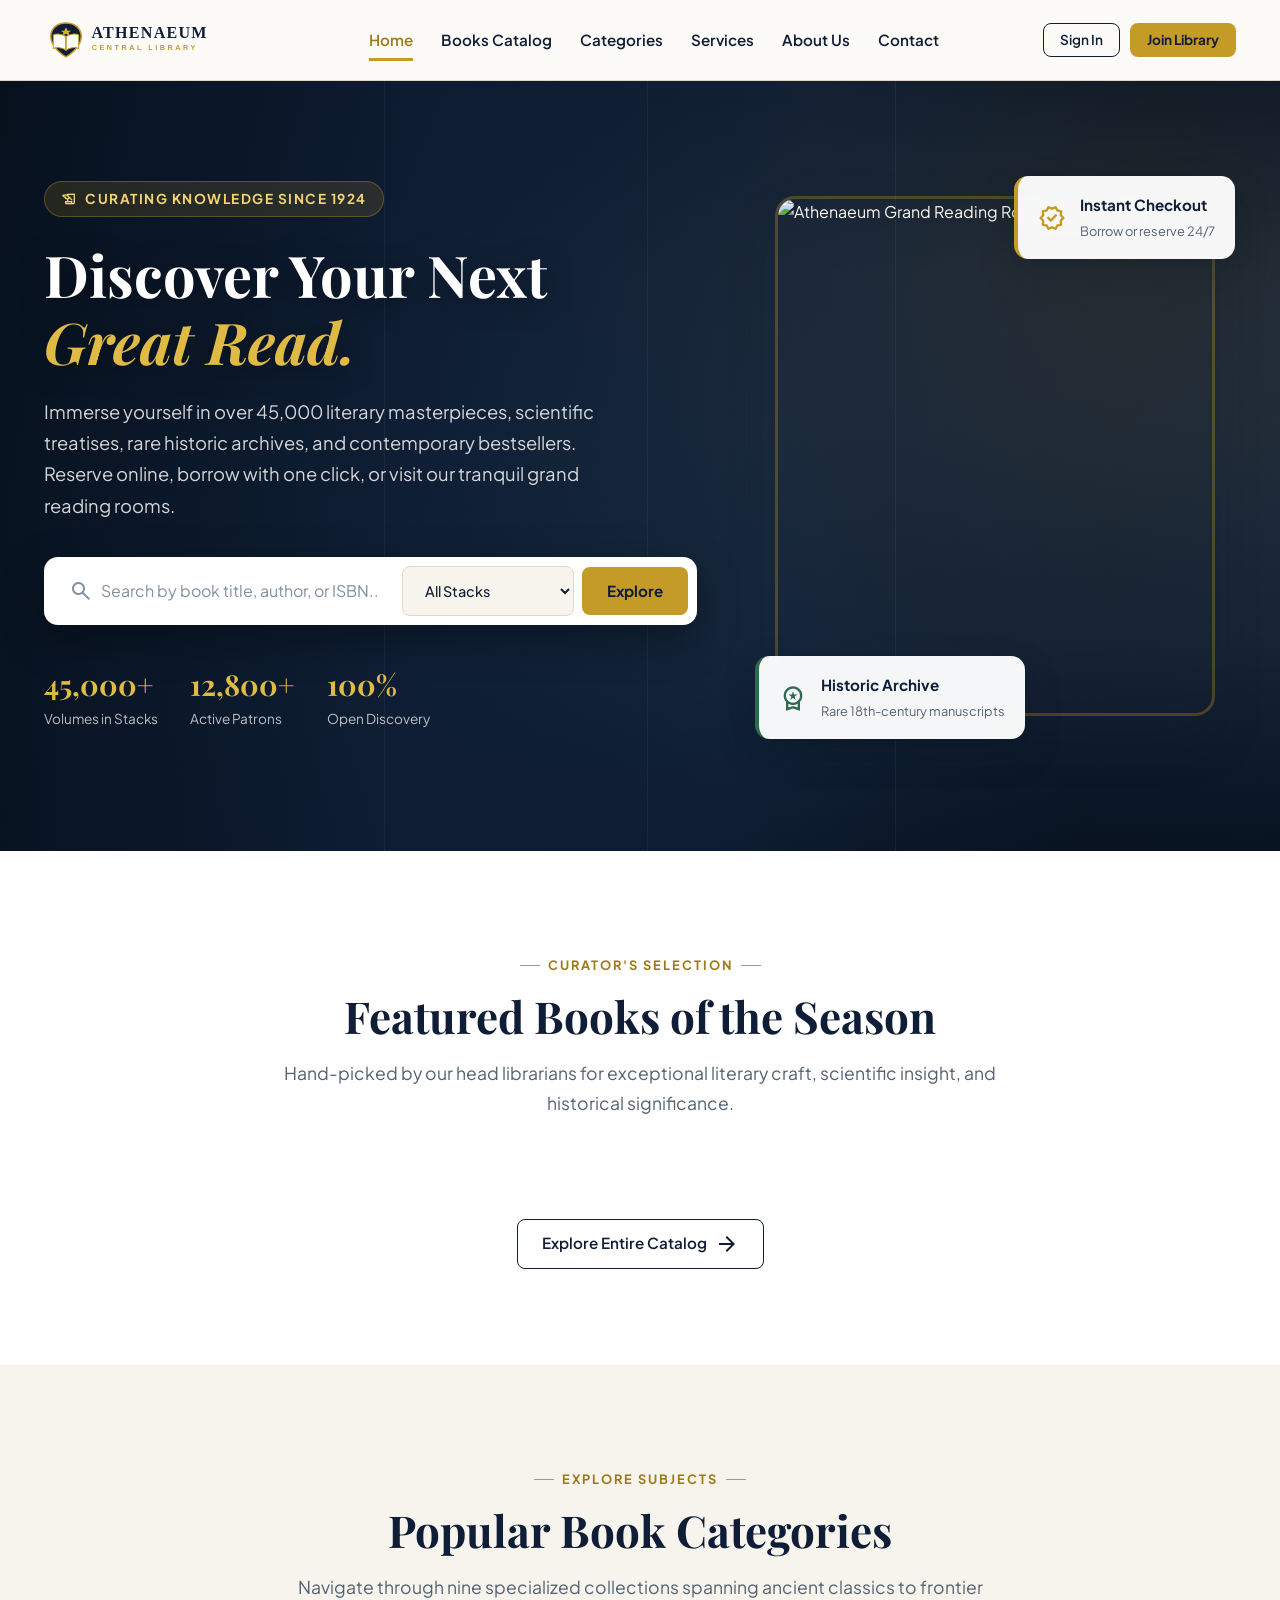
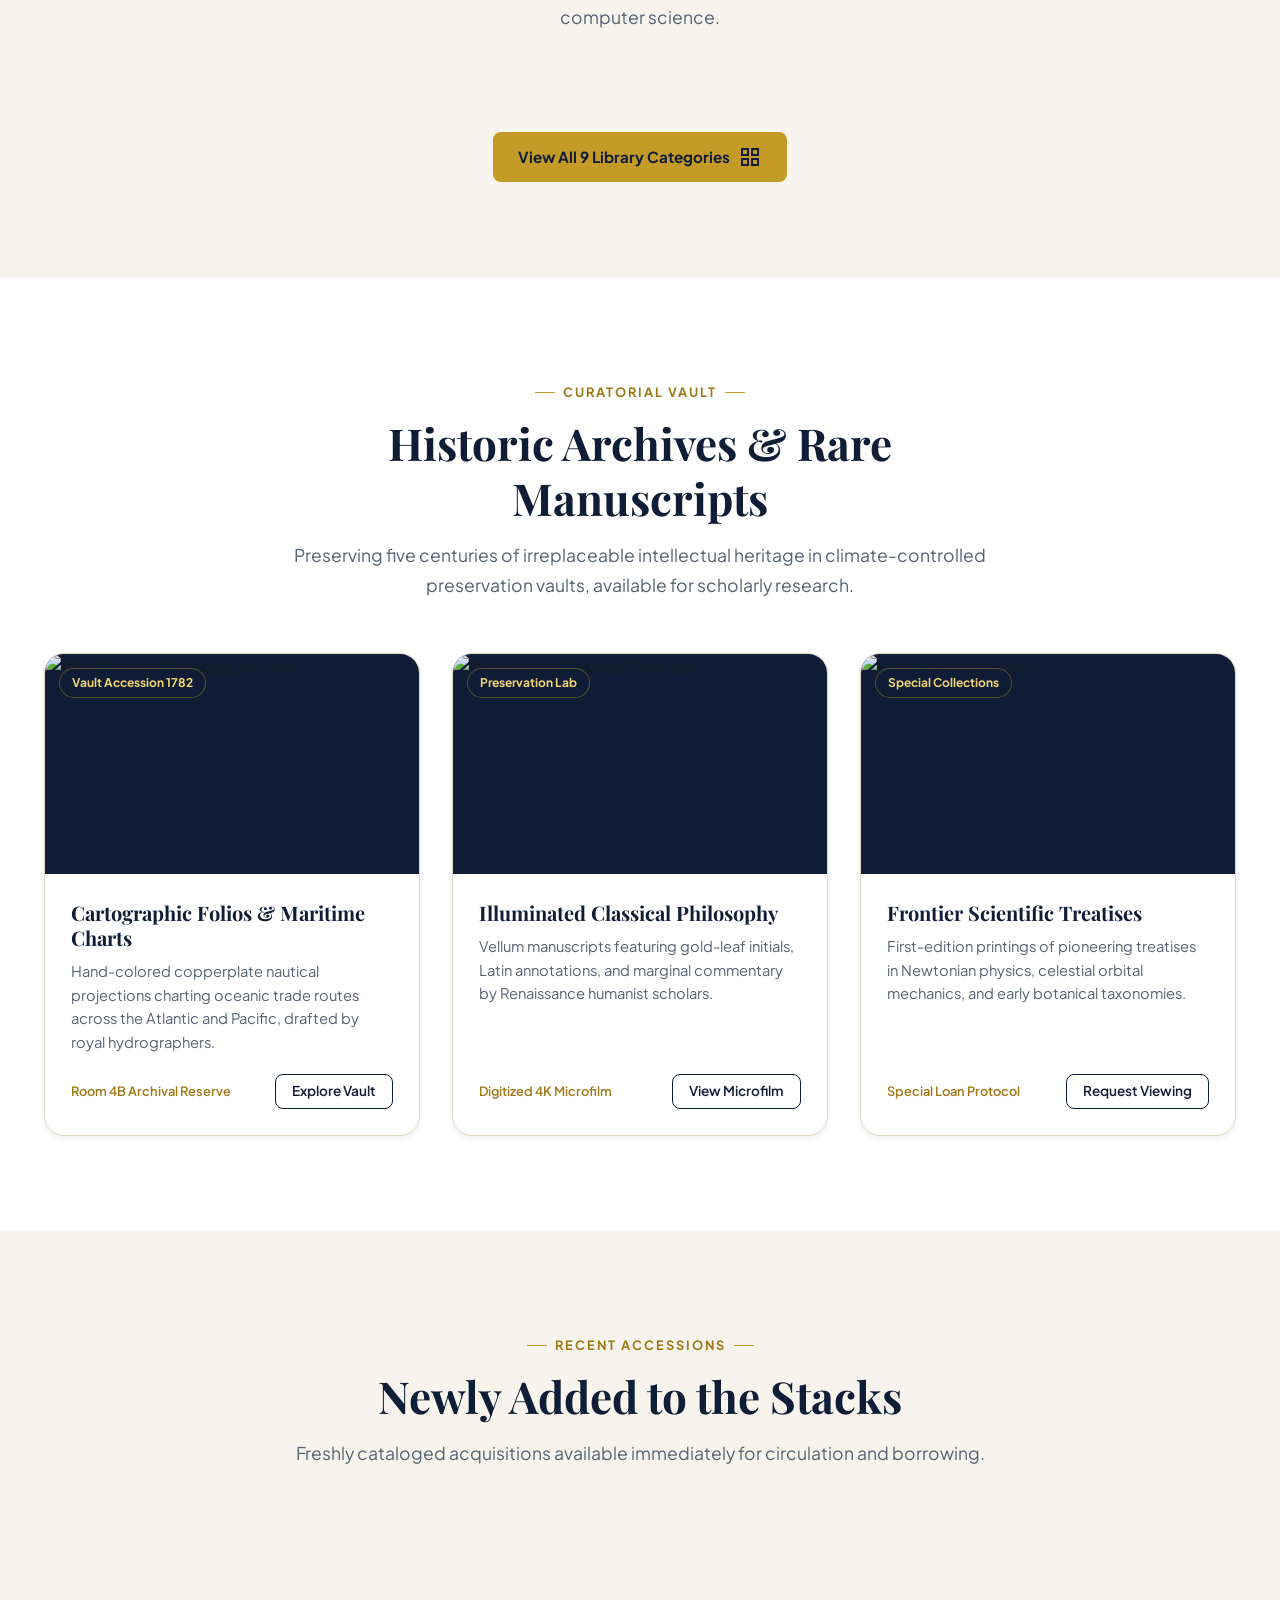
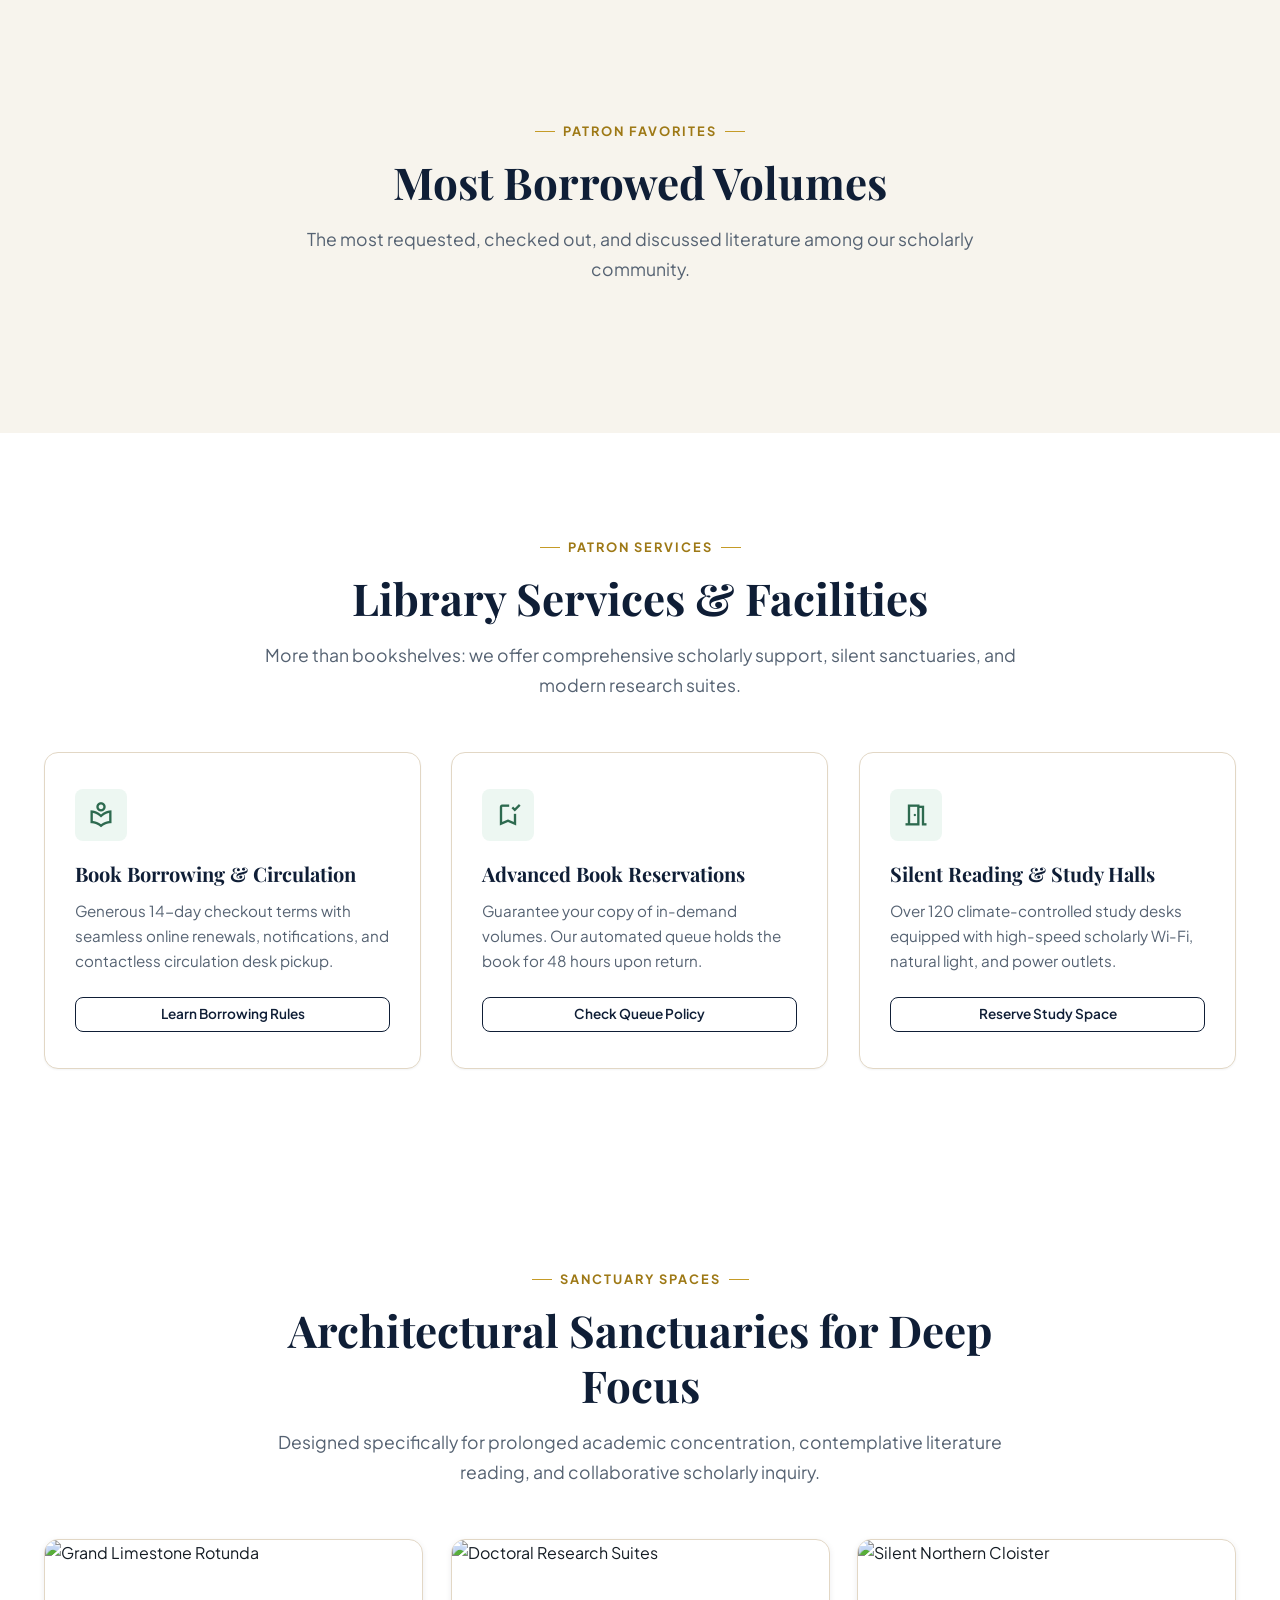
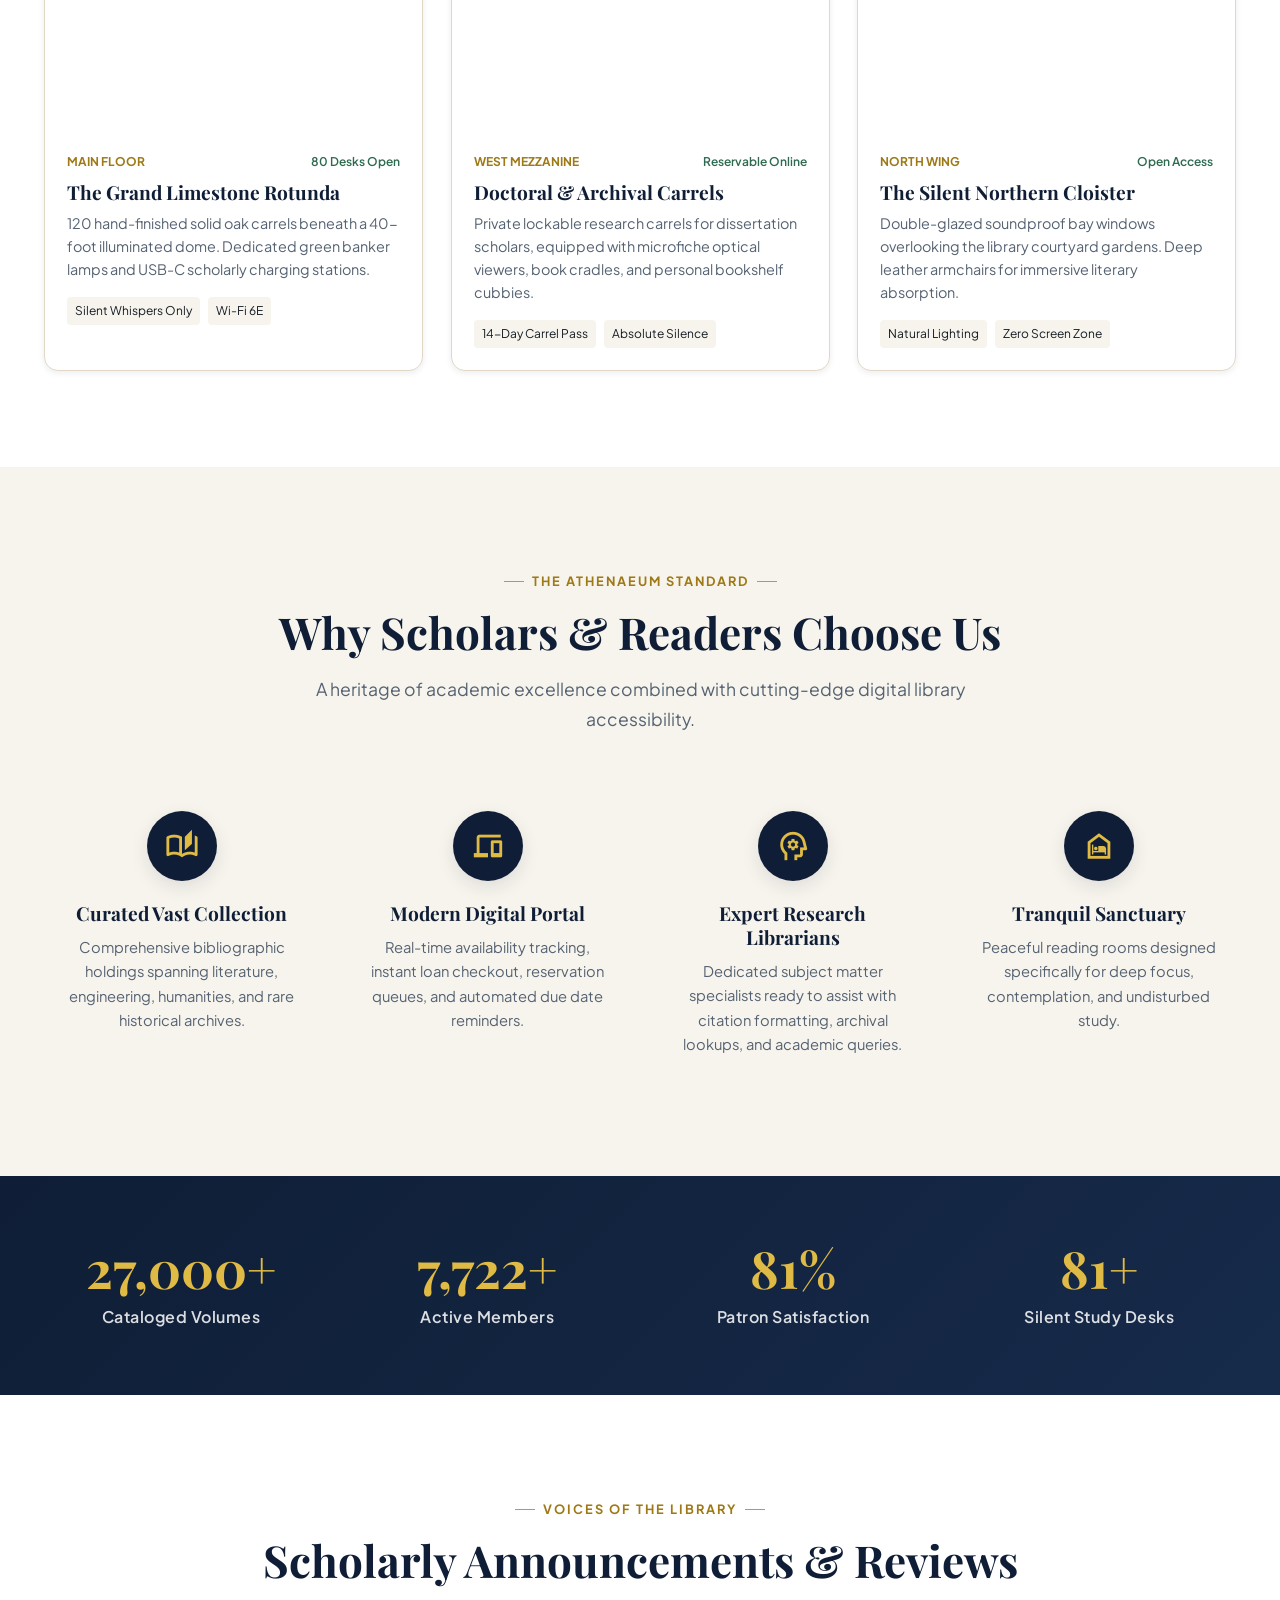
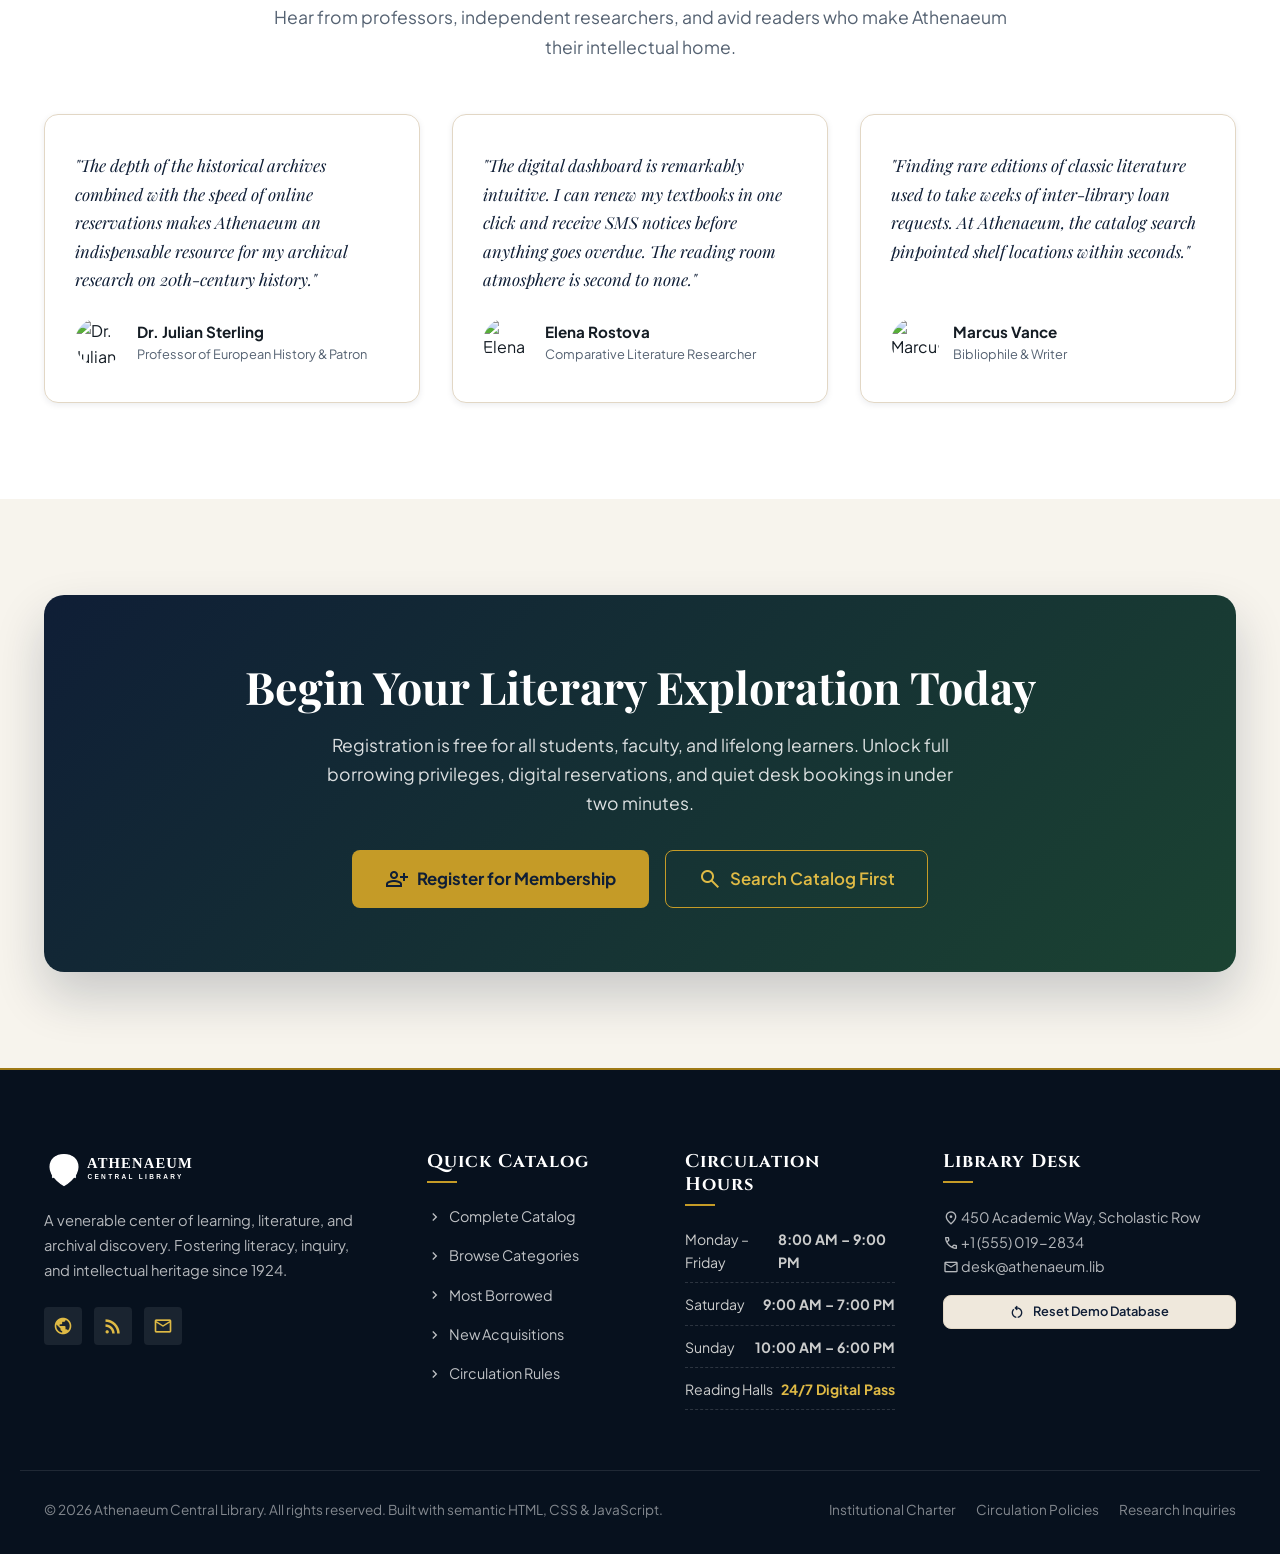
==== index.html @ f345c67a "first commit" ====
<!DOCTYPE html>
<html lang="en">
<head>
  <meta charset="UTF-8">
  <meta name="viewport" content="width=device-width, initial-scale=1.0">
  <title>Athenaeum Central Library — Discover Your Next Great Read</title>
  <meta name="description" content="Welcome to Athenaeum Central Library. Discover rare manuscripts, contemporary literature, academic treatises, and quiet sanctuary reading spaces.">
  <link rel="icon" type="image/svg+xml" href="assets/images/logo.svg">
  <link rel="stylesheet" href="assets/css/style.css">
</head>
<body>

  <!-- Accessible Skip Link -->
  <a href="#main-content" class="skip-link">Skip to main content</a>

  <!-- Navigation Bar -->
  <header class="site-header" id="siteHeader">
    <div class="container header-inner">
      <a href="index.html" class="logo-brand" aria-label="Athenaeum Central Library Home">
        <img src="assets/images/logo.svg" alt="Athenaeum Central Library Emblem" class="logo-svg">
      </a>

      <!-- Desktop Navigation -->
      <nav class="nav-desktop" aria-label="Main Navigation">
        <a href="index.html" class="nav-link active">Home</a>
        <a href="books.html" class="nav-link">Books Catalog</a>
        <a href="categories.html" class="nav-link">Categories</a>
        <a href="services.html" class="nav-link">Services</a>
        <a href="about.html" class="nav-link">About Us</a>
        <a href="contact.html" class="nav-link">Contact</a>
      </nav>

      <!-- Header Actions (Syncs with Auth state) -->
      <div class="header-actions">
        <div id="navAuthContainer" style="display: flex; align-items: center; gap: 10px;">
          <!-- Dynamically populated by app.js: Login/Join or Dashboard Button -->
          <a href="login.html" class="btn btn-sm btn-outline">Sign In</a>
          <a href="register.html" class="btn btn-sm btn-gold">Join Library</a>
        </div>
        <button type="button" class="btn-mobile-toggle" id="mobileMenuToggle" aria-label="Open mobile navigation menu">
          <span class="material-symbols-outlined" style="font-size: 28px;">menu</span>
        </button>
      </div>
    </div>
  </header>

  <!-- Mobile Drawer Menu -->
  <div class="mobile-nav-backdrop" id="mobileNavBackdrop"></div>
  <aside class="mobile-nav-drawer" id="mobileNavDrawer" aria-hidden="true">
    <div class="mobile-drawer-header">
      <img src="assets/images/logo.svg" alt="Athenaeum Library" style="height: 32px; filter: brightness(0) invert(1);">
      <button type="button" id="mobileDrawerClose" style="color: #fff;" aria-label="Close mobile menu">
        <span class="material-symbols-outlined">close</span>
      </button>
    </div>
    <ul class="mobile-nav-links">
      <li><a href="index.html" class="active"><span class="material-symbols-outlined">home</span> Home</a></li>
      <li><a href="books.html"><span class="material-symbols-outlined">menu_book</span> Books Catalog</a></li>
      <li><a href="categories.html"><span class="material-symbols-outlined">category</span> Categories</a></li>
      <li><a href="services.html"><span class="material-symbols-outlined">room_service</span> Services</a></li>
      <li><a href="about.html"><span class="material-symbols-outlined">info</span> About Us</a></li>
      <li><a href="contact.html"><span class="material-symbols-outlined">mail</span> Contact</a></li>
    </ul>
    <div id="mobileAuthContainer"></div>
  </aside>

  <!-- Main Page Content -->
  <main id="main-content">
 
    <!-- 1. HERO SECTION -->
    <section class="hero-section" aria-label="Hero Introduction">
      <!-- Fluxora Looping Video Atmosphere & Scrim -->
      <div class="hero-media" aria-hidden="true">
        <video
          id="heroBgVideo"
          class="hero-video"
          src="assets/videos/hero-loop.mp4"
          autoplay
          muted
          loop
          playsinline
          preload="auto"
        ></video>
        <div class="hero-scrim"></div>
        <div class="hero-rules">
          <span></span><span></span><span></span>
        </div>
      </div>

      <div class="container hero-grid">
        <div class="hero-text-col">
          <div class="hero-tag">
            <span class="material-symbols-outlined" style="font-size: 16px;">history_edu</span>
            Curating Knowledge Since 1924
          </div>
          <h1 class="hero-title">
            Discover Your Next <span>Great Read.</span>
          </h1>
          <p class="hero-description">
            Immerse yourself in over 45,000 literary masterpieces, scientific treatises, rare historic archives, and contemporary bestsellers. Reserve online, borrow with one click, or visit our tranquil grand reading rooms.
          </p>

          <!-- 2. PROMINENT BOOK SEARCH BAR WITH LIVE SUGGESTIONS -->
          <div class="search-form-wrap">
            <form action="books.html" method="GET" class="hero-search-box" id="heroSearchForm">
              <div class="search-form-inner">
                <div class="search-input-wrap">
                  <span class="material-symbols-outlined search-icon">search</span>
                  <input type="text" name="q" class="hero-search-input js-search-suggest-input" placeholder="Search by book title, author, or ISBN..." autocomplete="off" aria-label="Search catalog">
                </div>
                <select name="category" class="hero-category-select" aria-label="Filter by category">
                  <option value="all">All Stacks</option>
                  <option value="fiction">Fiction</option>
                  <option value="science-tech">Science & Tech</option>
                  <option value="history">History</option>
                  <option value="biography">Biography</option>
                  <option value="business-econ">Business & Econ</option>
                  <option value="mystery-thriller">Mystery & Thriller</option>
                </select>
                <button type="submit" class="btn btn-gold" style="padding: 14px 24px;">
                  <span>Explore</span>
                </button>
              </div>
            </form>
            <!-- Live Suggestions Dropdown Container -->
            <div class="search-suggestions-dropdown" id="searchSuggestionsDropdown"></div>
          </div>

          <!-- Quick Metrics Banner -->
          <div class="hero-stats-banner">
            <div class="hero-stat-item">
              <span class="hero-stat-number">45,000+</span>
              <span class="hero-stat-label">Volumes in Stacks</span>
            </div>
            <div class="hero-stat-item">
              <span class="hero-stat-number">12,800+</span>
              <span class="hero-stat-label">Active Patrons</span>
            </div>
            <div class="hero-stat-item">
              <span class="hero-stat-number">100%</span>
              <span class="hero-stat-label">Open Discovery</span>
            </div>
          </div>
        </div>

        <!-- Showcase Visual -->
        <div class="hero-showcase">
          <div class="hero-card-stack">
            <img src="https://images.unsplash.com/photo-1521587760476-6c12a4b040da?w=800&auto=format&fit=crop&q=80" alt="Athenaeum Grand Reading Room Architecture" class="hero-main-image" loading="eager">
            <div class="hero-floating-badge badge-top-right">
              <span class="material-symbols-outlined" style="font-size: 28px; color: var(--color-gold-500);">verified</span>
              <div>
                <strong style="font-size: 0.95rem; display:block;">Instant Checkout</strong>
                <span style="font-size: 0.8rem; color: var(--color-text-muted);">Borrow or reserve 24/7</span>
              </div>
            </div>
            <div class="hero-floating-badge badge-bottom-left">
              <span class="material-symbols-outlined" style="font-size: 28px; color: var(--color-green-700);">workspace_premium</span>
              <div>
                <strong style="font-size: 0.95rem; display:block;">Historic Archive</strong>
                <span style="font-size: 0.8rem; color: var(--color-text-muted);">Rare 18th-century manuscripts</span>
              </div>
            </div>
          </div>
        </div>
      </div>
    </section>

    <!-- 3. FEATURED BOOKS SECTION -->
    <section class="section-py section-bg-white" id="featured-books">
      <div class="container">
        <div class="section-header">
          <div class="section-tag">Curator's Selection</div>
          <h2 class="section-title">Featured Books of the Season</h2>
          <p class="section-subtitle">Hand-picked by our head librarians for exceptional literary craft, scientific insight, and historical significance.</p>
        </div>

        <div class="books-grid" id="featuredBooksGrid">
          <!-- Dynamically populated or fallback -->
        </div>

        <div style="text-align: center; margin-top: 48px;">
          <a href="books.html" class="btn btn-outline">
            <span>Explore Entire Catalog</span>
            <span class="material-symbols-outlined">arrow_forward</span>
          </a>
        </div>
      </div>
    </section>

    <!-- 4. POPULAR BOOK CATEGORIES SECTION -->
    <section class="section-py section-bg-parchment" id="categories-section">
      <div class="container">
        <div class="section-header">
          <div class="section-tag">Explore Subjects</div>
          <h2 class="section-title">Popular Book Categories</h2>
          <p class="section-subtitle">Navigate through nine specialized collections spanning ancient classics to frontier computer science.</p>
        </div>

        <div class="categories-grid" id="popularCategoriesGrid">
          <!-- Dynamically populated or rendered -->
        </div>

        <div style="text-align: center; margin-top: 48px;">
          <a href="categories.html" class="btn btn-gold">
            <span>View All 9 Library Categories</span>
            <span class="material-symbols-outlined">grid_view</span>
          </a>
        </div>
      </div>
    </section>

    <!-- 4. HISTORIC RARE ARCHIVES & SPECIAL COLLECTIONS -->
    <section class="section-py section-bg-white" id="rare-archives">
      <div class="container">
        <div class="section-header">
          <div class="section-tag section-tag-gold">Curatorial Vault</div>
          <h2 class="section-title">Historic Archives & Rare Manuscripts</h2>
          <p class="section-subtitle">Preserving five centuries of irreplaceable intellectual heritage in climate-controlled preservation vaults, available for scholarly research.</p>
        </div>

        <div class="archives-grid">
          <div class="archive-card">
            <div class="archive-thumb-wrap">
              <img src="https://images.unsplash.com/photo-1457369804613-52c61a468e7d?w=600&auto=format&fit=crop&fm=webp&q=65" alt="18th Century Cartographic Atlas" class="archive-thumb" loading="lazy">
              <span class="archive-badge">Vault Accession 1782</span>
            </div>
            <div class="archive-card-body">
              <h3 style="font-size: 1.25rem; margin-bottom: 10px; color: var(--color-navy-900);">Cartographic Folios & Maritime Charts</h3>
              <p style="font-size: 0.92rem; color: var(--color-text-muted); line-height: 1.6; margin-bottom: 20px;">
                Hand-colored copperplate nautical projections charting oceanic trade routes across the Atlantic and Pacific, drafted by royal hydrographers.
              </p>
              <div style="margin-top: auto; display: flex; justify-content: space-between; align-items: center;">
                <span style="font-size: 0.8rem; font-weight: 600; color: var(--color-gold-600);">Room 4B Archival Reserve</span>
                <a href="books.html?category=history" class="btn btn-sm btn-outline">Explore Vault</a>
              </div>
            </div>
          </div>

          <div class="archive-card">
            <div class="archive-thumb-wrap">
              <img src="https://images.unsplash.com/photo-1544947950-fa07a98d237f?w=600&auto=format&fit=crop&fm=webp&q=65" alt="Illuminated Classical Treatises" class="archive-thumb" loading="lazy">
              <span class="archive-badge">Preservation Lab</span>
            </div>
            <div class="archive-card-body">
              <h3 style="font-size: 1.25rem; margin-bottom: 10px; color: var(--color-navy-900);">Illuminated Classical Philosophy</h3>
              <p style="font-size: 0.92rem; color: var(--color-text-muted); line-height: 1.6; margin-bottom: 20px;">
                Vellum manuscripts featuring gold-leaf initials, Latin annotations, and marginal commentary by Renaissance humanist scholars.
              </p>
              <div style="margin-top: auto; display: flex; justify-content: space-between; align-items: center;">
                <span style="font-size: 0.8rem; font-weight: 600; color: var(--color-gold-600);">Digitized 4K Microfilm</span>
                <a href="books.html?category=literature-poetry" class="btn btn-sm btn-outline">View Microfilm</a>
              </div>
            </div>
          </div>

          <div class="archive-card">
            <div class="archive-thumb-wrap">
              <img src="https://images.unsplash.com/photo-1481627834876-b7833e8f5570?w=600&auto=format&fit=crop&fm=webp&q=65" alt="Early Scientific Folios" class="archive-thumb" loading="lazy">
              <span class="archive-badge">Special Collections</span>
            </div>
            <div class="archive-card-body">
              <h3 style="font-size: 1.25rem; margin-bottom: 10px; color: var(--color-navy-900);">Frontier Scientific Treatises</h3>
              <p style="font-size: 0.92rem; color: var(--color-text-muted); line-height: 1.6; margin-bottom: 20px;">
                First-edition printings of pioneering treatises in Newtonian physics, celestial orbital mechanics, and early botanical taxonomies.
              </p>
              <div style="margin-top: auto; display: flex; justify-content: space-between; align-items: center;">
                <span style="font-size: 0.8rem; font-weight: 600; color: var(--color-gold-600);">Special Loan Protocol</span>
                <a href="books.html?category=science-tech" class="btn btn-sm btn-outline">Request Viewing</a>
              </div>
            </div>
          </div>
        </div>
      </div>
    </section>

    <!-- 5. NEWLY ADDED BOOKS SECTION -->
    <section class="section-py section-bg-parchment" id="newly-added">
      <div class="container">
        <div class="section-header">
          <div class="section-tag">Recent Accessions</div>
          <h2 class="section-title">Newly Added to the Stacks</h2>
          <p class="section-subtitle">Freshly cataloged acquisitions available immediately for circulation and borrowing.</p>
        </div>

        <div class="books-grid" id="newlyAddedBooksGrid">
          <!-- Populated by script -->
        </div>
      </div>
    </section>

    <!-- 6. MOST BORROWED BOOKS SECTION -->
    <section class="section-py section-bg-parchment" id="most-borrowed">
      <div class="container">
        <div class="section-header">
          <div class="section-tag">Patron Favorites</div>
          <h2 class="section-title">Most Borrowed Volumes</h2>
          <p class="section-subtitle">The most requested, checked out, and discussed literature among our scholarly community.</p>
        </div>

        <div class="books-grid" id="mostBorrowedBooksGrid">
          <!-- Populated by script -->
        </div>
      </div>
    </section>

    <!-- 7. LIBRARY SERVICES AND FACILITIES -->
    <section class="section-py section-bg-white" id="services-preview">
      <div class="container">
        <div class="section-header">
          <div class="section-tag">Patron Services</div>
          <h2 class="section-title">Library Services & Facilities</h2>
          <p class="section-subtitle">More than bookshelves: we offer comprehensive scholarly support, silent sanctuaries, and modern research suites.</p>
        </div>

        <div class="services-grid">
          <div class="service-card">
            <div class="service-icon-wrap">
              <span class="material-symbols-outlined">local_library</span>
            </div>
            <h3 class="service-title">Book Borrowing & Circulation</h3>
            <p class="service-desc">Generous 14-day checkout terms with seamless online renewals, notifications, and contactless circulation desk pickup.</p>
            <a href="services.html#borrowing" class="btn btn-sm btn-outline">Learn Borrowing Rules</a>
          </div>

          <div class="service-card">
            <div class="service-icon-wrap">
              <span class="material-symbols-outlined">bookmark_added</span>
            </div>
            <h3 class="service-title">Advanced Book Reservations</h3>
            <p class="service-desc">Guarantee your copy of in-demand volumes. Our automated queue holds the book for 48 hours upon return.</p>
            <a href="services.html#reservations" class="btn btn-sm btn-outline">Check Queue Policy</a>
          </div>

          <div class="service-card">
            <div class="service-icon-wrap">
              <span class="material-symbols-outlined">meeting_room</span>
            </div>
            <h3 class="service-title">Silent Reading & Study Halls</h3>
            <p class="service-desc">Over 120 climate-controlled study desks equipped with high-speed scholarly Wi-Fi, natural light, and power outlets.</p>
            <a href="services.html#reading-rooms" class="btn btn-sm btn-outline">Reserve Study Space</a>
          </div>
        </div>
      </div>
    </section>

    <!-- 8. SANCTUARY ARCHITECTURE & PHYSICAL READING ROOMS -->
    <section class="section-py section-bg-white" id="sanctuary-spaces">
      <div class="container">
        <div class="section-header">
          <div class="section-tag">Sanctuary Spaces</div>
          <h2 class="section-title">Architectural Sanctuaries for Deep Focus</h2>
          <p class="section-subtitle">Designed specifically for prolonged academic concentration, contemplative literature reading, and collaborative scholarly inquiry.</p>
        </div>

        <div class="sanctuary-grid">
          <div class="sanctuary-card">
            <img src="https://images.unsplash.com/photo-1521587760476-6c12a4b040da?w=600&auto=format&fit=crop&fm=webp&q=65" alt="Grand Limestone Rotunda" class="sanctuary-img" loading="lazy">
            <div class="sanctuary-content">
              <div style="display: flex; justify-content: space-between; margin-bottom: 8px;">
                <span style="font-size: 0.75rem; font-weight: 700; color: var(--color-gold-600); text-transform: uppercase;">Main Floor</span>
                <span style="font-size: 0.75rem; color: var(--color-green-700); font-weight: 600;">80 Desks Open</span>
              </div>
              <h3 style="font-size: 1.2rem; margin-bottom: 8px; color: var(--color-navy-900);">The Grand Limestone Rotunda</h3>
              <p style="font-size: 0.9rem; color: var(--color-text-muted); line-height: 1.6; margin-bottom: 16px;">
                120 hand-finished solid oak carrels beneath a 40-foot illuminated dome. Dedicated green banker lamps and USB-C scholarly charging stations.
              </p>
              <div style="display: flex; gap: 8px; flex-wrap: wrap;">
                <span style="background: var(--color-parchment-100); font-size: 0.75rem; padding: 4px 8px; border-radius: 4px;">Silent Whispers Only</span>
                <span style="background: var(--color-parchment-100); font-size: 0.75rem; padding: 4px 8px; border-radius: 4px;">Wi-Fi 6E</span>
              </div>
            </div>
          </div>

          <div class="sanctuary-card">
            <img src="https://images.unsplash.com/photo-1505664194779-8beaceb93744?w=600&auto=format&fit=crop&fm=webp&q=65" alt="Doctoral Research Suites" class="sanctuary-img" loading="lazy">
            <div class="sanctuary-content">
              <div style="display: flex; justify-content: space-between; margin-bottom: 8px;">
                <span style="font-size: 0.75rem; font-weight: 700; color: var(--color-gold-600); text-transform: uppercase;">West Mezzanine</span>
                <span style="font-size: 0.75rem; color: var(--color-green-700); font-weight: 600;">Reservable Online</span>
              </div>
              <h3 style="font-size: 1.2rem; margin-bottom: 8px; color: var(--color-navy-900);">Doctoral & Archival Carrels</h3>
              <p style="font-size: 0.9rem; color: var(--color-text-muted); line-height: 1.6; margin-bottom: 16px;">
                Private lockable research carrels for dissertation scholars, equipped with microfiche optical viewers, book cradles, and personal bookshelf cubbies.
              </p>
              <div style="display: flex; gap: 8px; flex-wrap: wrap;">
                <span style="background: var(--color-parchment-100); font-size: 0.75rem; padding: 4px 8px; border-radius: 4px;">14-Day Carrel Pass</span>
                <span style="background: var(--color-parchment-100); font-size: 0.75rem; padding: 4px 8px; border-radius: 4px;">Absolute Silence</span>
              </div>
            </div>
          </div>

          <div class="sanctuary-card">
            <img src="https://images.unsplash.com/photo-1524995997946-a1c2e315a42f?w=600&auto=format&fit=crop&fm=webp&q=65" alt="Silent Northern Cloister" class="sanctuary-img" loading="lazy">
            <div class="sanctuary-content">
              <div style="display: flex; justify-content: space-between; margin-bottom: 8px;">
                <span style="font-size: 0.75rem; font-weight: 700; color: var(--color-gold-600); text-transform: uppercase;">North Wing</span>
                <span style="font-size: 0.75rem; color: var(--color-green-700); font-weight: 600;">Open Access</span>
              </div>
              <h3 style="font-size: 1.2rem; margin-bottom: 8px; color: var(--color-navy-900);">The Silent Northern Cloister</h3>
              <p style="font-size: 0.9rem; color: var(--color-text-muted); line-height: 1.6; margin-bottom: 16px;">
                Double-glazed soundproof bay windows overlooking the library courtyard gardens. Deep leather armchairs for immersive literary absorption.
              </p>
              <div style="display: flex; gap: 8px; flex-wrap: wrap;">
                <span style="background: var(--color-parchment-100); font-size: 0.75rem; padding: 4px 8px; border-radius: 4px;">Natural Lighting</span>
                <span style="background: var(--color-parchment-100); font-size: 0.75rem; padding: 4px 8px; border-radius: 4px;">Zero Screen Zone</span>
              </div>
            </div>
          </div>
        </div>
      </div>
    </section>

    <!-- 9. WHY CHOOSE OUR LIBRARY -->
    <section class="section-py section-bg-parchment" id="why-choose-us">
      <div class="container">
        <div class="section-header">
          <div class="section-tag">The Athenaeum Standard</div>
          <h2 class="section-title">Why Scholars & Readers Choose Us</h2>
          <p class="section-subtitle">A heritage of academic excellence combined with cutting-edge digital library accessibility.</p>
        </div>

        <div class="pillars-grid">
          <div class="pillar-item">
            <div class="pillar-icon">
              <span class="material-symbols-outlined">auto_stories</span>
            </div>
            <h3 class="pillar-title">Curated Vast Collection</h3>
            <p class="pillar-desc">Comprehensive bibliographic holdings spanning literature, engineering, humanities, and rare historical archives.</p>
          </div>

          <div class="pillar-item">
            <div class="pillar-icon">
              <span class="material-symbols-outlined">devices</span>
            </div>
            <h3 class="pillar-title">Modern Digital Portal</h3>
            <p class="pillar-desc">Real-time availability tracking, instant loan checkout, reservation queues, and automated due date reminders.</p>
          </div>

          <div class="pillar-item">
            <div class="pillar-icon">
              <span class="material-symbols-outlined">psychology</span>
            </div>
            <h3 class="pillar-title">Expert Research Librarians</h3>
            <p class="pillar-desc">Dedicated subject matter specialists ready to assist with citation formatting, archival lookups, and academic queries.</p>
          </div>

          <div class="pillar-item">
            <div class="pillar-icon">
              <span class="material-symbols-outlined">night_shelter</span>
            </div>
            <h3 class="pillar-title">Tranquil Sanctuary</h3>
            <p class="pillar-desc">Peaceful reading rooms designed specifically for deep focus, contemplation, and undisturbed study.</p>
          </div>
        </div>
      </div>
    </section>

    <!-- 9. LIBRARY STATISTICS COUNTER -->
    <section class="stats-banner-section" aria-label="Library Operational Statistics">
      <div class="container stats-grid">
        <div>
          <div class="stat-counter-number js-counter" data-target="45000" data-suffix="+">0</div>
          <div class="stat-counter-label">Cataloged Volumes</div>
        </div>
        <div>
          <div class="stat-counter-number js-counter" data-target="12850" data-suffix="+">0</div>
          <div class="stat-counter-label">Active Members</div>
        </div>
        <div>
          <div class="stat-counter-number js-counter" data-target="98" data-suffix="%">0</div>
          <div class="stat-counter-label">Patron Satisfaction</div>
        </div>
        <div>
          <div class="stat-counter-number js-counter" data-target="120" data-suffix="+">0</div>
          <div class="stat-counter-label">Silent Study Desks</div>
        </div>
      </div>
    </section>

    <!-- 10. READER TESTIMONIALS & ANNOUNCEMENTS -->
    <section class="section-py section-bg-white" id="testimonials">
      <div class="container">
        <div class="section-header">
          <div class="section-tag">Voices of the Library</div>
          <h2 class="section-title">Scholarly Announcements & Reviews</h2>
          <p class="section-subtitle">Hear from professors, independent researchers, and avid readers who make Athenaeum their intellectual home.</p>
        </div>

        <div class="testimonials-grid">
          <div class="testimonial-card">
            <p class="testimonial-quote">
              "The depth of the historical archives combined with the speed of online reservations makes Athenaeum an indispensable resource for my archival research on 20th-century history."
            </p>
            <div class="testimonial-author">
              <img src="https://images.unsplash.com/photo-1534528741775-53994a69daeb?w=100&fit=crop&crop=faces" alt="Dr. Julian Sterling" class="testimonial-avatar">
              <div>
                <div class="testimonial-name">Dr. Julian Sterling</div>
                <div class="testimonial-role">Professor of European History & Patron</div>
              </div>
            </div>
          </div>

          <div class="testimonial-card">
            <p class="testimonial-quote">
              "The digital dashboard is remarkably intuitive. I can renew my textbooks in one click and receive SMS notices before anything goes overdue. The reading room atmosphere is second to none."
            </p>
            <div class="testimonial-author">
              <img src="https://images.unsplash.com/photo-1494790108377-be9c29b29330?w=100&fit=crop&crop=faces" alt="Elena Rostova" class="testimonial-avatar">
              <div>
                <div class="testimonial-name">Elena Rostova</div>
                <div class="testimonial-role">Comparative Literature Researcher</div>
              </div>
            </div>
          </div>

          <div class="testimonial-card">
            <p class="testimonial-quote">
              "Finding rare editions of classic literature used to take weeks of inter-library loan requests. At Athenaeum, the catalog search pinpointed shelf locations within seconds."
            </p>
            <div class="testimonial-author">
              <img src="https://images.unsplash.com/photo-1507003211169-0a1dd7228f2d?w=100&fit=crop&crop=faces" alt="Marcus Vance" class="testimonial-avatar">
              <div>
                <div class="testimonial-name">Marcus Vance</div>
                <div class="testimonial-role">Bibliophile & Writer</div>
              </div>
            </div>
          </div>
        </div>
      </div>
    </section>

    <!-- 11. CALL TO ACTION BANNER -->
    <section class="section-py section-bg-parchment" style="padding-bottom: 96px;">
      <div class="container">
        <div class="cta-banner">
          <h2 class="cta-title">Begin Your Literary Exploration Today</h2>
          <p class="cta-desc">
            Registration is free for all students, faculty, and lifelong learners. Unlock full borrowing privileges, digital reservations, and quiet desk bookings in under two minutes.
          </p>
          <div style="display: flex; gap: 16px; justify-content: center; flex-wrap: wrap;">
            <a href="register.html" class="btn btn-lg btn-gold">
              <span class="material-symbols-outlined">person_add</span>
              <span>Register for Membership</span>
            </a>
            <a href="books.html" class="btn btn-lg btn-outline-gold">
              <span class="material-symbols-outlined">search</span>
              <span>Search Catalog First</span>
            </a>
          </div>
        </div>
      </div>
    </section>

  </main>

  <!-- FOOTER SECTION -->
  <footer class="site-footer">
    <div class="container footer-grid">
      <!-- Col 1: Brand & Identity -->
      <div class="footer-brand">
        <img src="assets/images/logo.svg" alt="Athenaeum Central Library" style="height: 40px; filter: brightness(0) invert(1);">
        <p>
          A venerable center of learning, literature, and archival discovery. Fostering literacy, inquiry, and intellectual heritage since 1924.
        </p>
        <div class="footer-socials">
          <a href="#" class="footer-social-link" aria-label="Library Archive Twitter"><span class="material-symbols-outlined" style="font-size:20px;">public</span></a>
          <a href="#" class="footer-social-link" aria-label="Library Catalog RSS"><span class="material-symbols-outlined" style="font-size:20px;">rss_feed</span></a>
          <a href="#" class="footer-social-link" aria-label="Contact Desk"><span class="material-symbols-outlined" style="font-size:20px;">mail</span></a>
        </div>
      </div>

      <!-- Col 2: Navigation Links -->
      <div>
        <h4 class="footer-heading">Quick Catalog</h4>
        <ul class="footer-links">
          <li><a href="books.html"><span class="material-symbols-outlined" style="font-size:16px;">chevron_right</span> Complete Catalog</a></li>
          <li><a href="categories.html"><span class="material-symbols-outlined" style="font-size:16px;">chevron_right</span> Browse Categories</a></li>
          <li><a href="books.html?sort=popular"><span class="material-symbols-outlined" style="font-size:16px;">chevron_right</span> Most Borrowed</a></li>
          <li><a href="books.html?sort=year-new"><span class="material-symbols-outlined" style="font-size:16px;">chevron_right</span> New Acquisitions</a></li>
          <li><a href="services.html"><span class="material-symbols-outlined" style="font-size:16px;">chevron_right</span> Circulation Rules</a></li>
        </ul>
      </div>

      <!-- Col 3: Hours & Operations -->
      <div>
        <h4 class="footer-heading">Circulation Hours</h4>
        <ul class="footer-hours-list">
          <li class="footer-hours-item">
            <span>Monday &ndash; Friday</span>
            <strong>8:00 AM &ndash; 9:00 PM</strong>
          </li>
          <li class="footer-hours-item">
            <span>Saturday</span>
            <strong>9:00 AM &ndash; 7:00 PM</strong>
          </li>
          <li class="footer-hours-item">
            <span>Sunday</span>
            <strong>10:00 AM &ndash; 6:00 PM</strong>
          </li>
          <li class="footer-hours-item">
            <span>Reading Halls</span>
            <strong style="color:var(--color-gold-400);">24/7 Digital Pass</strong>
          </li>
        </ul>
      </div>

      <!-- Col 4: Location & Demo Support -->
      <div>
        <h4 class="footer-heading">Library Desk</h4>
        <div style="font-size: 0.9rem; line-height: 1.7; color: rgba(255,255,255,0.7); margin-bottom: 16px;">
          <p><span class="material-symbols-outlined" style="font-size:16px; vertical-align:text-bottom;">location_on</span> 450 Academic Way, Scholastic Row</p>
          <p><span class="material-symbols-outlined" style="font-size:16px; vertical-align:text-bottom;">call</span> +1 (555) 019-2834</p>
          <p><span class="material-symbols-outlined" style="font-size:16px; vertical-align:text-bottom;">mail</span> desk@athenaeum.lib</p>
        </div>
        <button type="button" class="btn btn-sm btn-secondary" onclick="window.resetLibraryDemo()" style="width: 100%; justify-content: center; font-size: 0.8rem;">
          <span class="material-symbols-outlined" style="font-size:16px;">restart_alt</span>
          Reset Demo Database
        </button>
      </div>
    </div>

    <!-- Bottom Bar -->
    <div class="container footer-bottom">
      <div>&copy; 2026 Athenaeum Central Library. All rights reserved. Built with semantic HTML, CSS & JavaScript.</div>
      <div style="display: flex; gap: 20px;">
        <a href="about.html">Institutional Charter</a>
        <a href="services.html">Circulation Policies</a>
        <a href="contact.html">Research Inquiries</a>
      </div>
    </div>
  </footer>

  <!-- Scripts -->
  <script src="assets/js/db.js"></script>
  <script src="assets/js/app.js"></script>
  <script>
    // Home Page Specific Renderers
    document.addEventListener('DOMContentLoaded', function () {
      if (!window.LibraryDB) return;

      const books = window.LibraryDB.getBooks();

      // Render 4 Featured Books
      const featured = books.filter(b => b.featured).slice(0, 4);
      const featuredGrid = document.getElementById('featuredBooksGrid');
      if (featuredGrid) {
        featuredGrid.innerHTML = renderBookCards(featured);
      }

      // Render 8 Popular Categories
      const categories = window.LibraryDB.getCategories();
      const catGrid = document.getElementById('popularCategoriesGrid');
      if (catGrid) {
        catGrid.innerHTML = categories.map(cat => {
          const count = books.filter(b => b.category === cat.id).length;
          return `
            <div class="category-card">
              <div class="category-icon-box">
                <span class="material-symbols-outlined">${cat.icon || 'menu_book'}</span>
              </div>
              <h3 class="category-card-title">${cat.name}</h3>
              <p class="category-card-desc">${cat.description}</p>
              <div class="category-card-footer">
                <span>${count} Titles Cataloged</span>
                <a href="books.html?category=${cat.id}" class="btn btn-sm btn-outline">
                  Browse Stacks &rarr;
                </a>
              </div>
            </div>
          `;
        }).join('');
      }

      // Render 4 Newly Added
      const newlyAdded = books.filter(b => b.newlyAdded).slice(0, 4);
      const newlyGrid = document.getElementById('newlyAddedBooksGrid');
      if (newlyGrid) {
        newlyGrid.innerHTML = renderBookCards(newlyAdded);
      }

      // Render 4 Most Borrowed / Popular
      const popular = books.filter(b => b.popular).slice(0, 4);
      const popularGrid = document.getElementById('mostBorrowedBooksGrid');
      if (popularGrid) {
        popularGrid.innerHTML = renderBookCards(popular);
      bindBookActionButtons();

      if (window.triggerScrollReveals) {
        window.triggerScrollReveals();
      }
    });

    function renderBookCards(list) {
      return list.map(book => {
        const isAvailable = book.availableCopies > 0;
        return `
          <div class="book-card">
            <div class="book-card-cover-wrap">
              <img src="${book.coverImage}" alt="${book.title}" class="book-card-cover" loading="lazy" onerror="this.src='https://images.unsplash.com/photo-1544947950-fa07a98d237f?w=600'">
              <span class="book-badge-status ${isAvailable ? 'badge-available' : 'badge-borrowed'}">
                ${isAvailable ? `${book.availableCopies} Available` : 'Reserved'}
              </span>
              <span class="book-category-pill">${book.categoryName}</span>
            </div>
            <div class="book-card-content">
              <h3 class="book-card-title">${book.title}</h3>
              <div class="book-card-author">By ${book.author}</div>
              <div class="book-card-meta">
                <span><span class="material-symbols-outlined" style="font-size:15px; vertical-align:text-bottom;">calendar_today</span> ${book.year}</span>
                <span><span class="material-symbols-outlined" style="font-size:15px; vertical-align:text-bottom;">star</span> ${book.rating}</span>
                <span><span class="material-symbols-outlined" style="font-size:15px; vertical-align:text-bottom;">menu_book</span> ${book.pages}p</span>
              </div>
              <div class="book-card-actions">
                <a href="book-details.html?id=${book.id}" class="btn btn-sm btn-outline">Details</a>
                ${isAvailable ? `
                  <button type="button" class="btn btn-sm btn-gold js-home-borrow" data-id="${book.id}">Borrow</button>
                ` : `
                  <button type="button" class="btn btn-sm btn-secondary js-home-reserve" data-id="${book.id}">Reserve</button>
                `}
              </div>
            </div>
          </div>
        `;
      }).join('');
    }

    function bindBookActionButtons() {
      document.querySelectorAll('.js-home-borrow').forEach(btn => {
        btn.addEventListener('click', () => {
          const id = btn.getAttribute('data-id');
          const user = window.LibraryDB.getCurrentUser();
          if (!user) {
            window.showToast('Please sign in or register to borrow books.', 'warning');
            setTimeout(() => { window.location.href = 'login.html'; }, 1000);
            return;
          }
          const res = window.LibraryDB.borrowBook(user.id, id, 14);
          if (res.success) {
            window.showToast(res.message, 'success');
            setTimeout(() => { window.location.reload(); }, 1200);
          } else {
            window.showToast(res.message, 'error');
          }
        });
      });

      document.querySelectorAll('.js-home-reserve').forEach(btn => {
        btn.addEventListener('click', () => {
          const id = btn.getAttribute('data-id');
          const user = window.LibraryDB.getCurrentUser();
          if (!user) {
            window.showToast('Please sign in to place a book reservation.', 'warning');
            setTimeout(() => { window.location.href = 'login.html'; }, 1000);
            return;
          }
          const res = window.LibraryDB.reserveBook(user.id, id);
          if (res.success) {
            window.showToast(res.message, 'success');
            setTimeout(() => { window.location.reload(); }, 1200);
          } else {
            window.showToast(res.message, 'error');
          }
        });
      });
    }
  </script>
</body>
</html>
---- assets/css/style.css ----
/* ==========================================================================
   ATHENAEUM CENTRAL LIBRARY — DESIGN SYSTEM & MASTER STYLESHEET
   Typography: Cinzel / Playfair Display (Serif) & Plus Jakarta Sans (Sans-Serif)
   Palette: Deep Navy, Forest Green, Warm Antique Parchment & Refined Gold
   ========================================================================== */

@import url('https://fonts.googleapis.com/css2?family=Cinzel:wght@500;600;700;800&family=Playfair+Display:ital,wght@0,500;0,600;0,700;1,400&family=Plus+Jakarta+Sans:wght@300;400;500;600;700;800&display=swap');
@import url('https://fonts.googleapis.com/css2?family=Material+Symbols+Outlined:opsz,wght,FILL,GRAD@20..48,100..700,0..1,-50..200');

:root {
  /* Color Palette */
  --color-navy-darkest: #07111e;
  --color-navy-900: #0f1e36;
  --color-navy-800: #162a4a;
  --color-navy-700: #1f3a64;
  --color-navy-600: #2b4f84;
  
  --color-gold-300: #f4d375;
  --color-gold-400: #dfba45;
  --color-gold-500: #c59b27;
  --color-gold-600: #9e7916;
  --color-gold-light: #fff8e6;

  --color-green-800: #1b4332;
  --color-green-700: #2d6a4f;
  --color-green-600: #40916c;
  --color-green-50: #edf7f2;

  --color-parchment-50: #fdfbf7;
  --color-parchment-100: #f7f4ed;
  --color-parchment-200: #efe8dc;
  --color-parchment-300: #e2d7c5;
  --color-parchment-400: #cbbca5;

  --color-text-main: #141c24;
  --color-text-muted: #556272;
  --color-text-light: #8290a2;
  --color-text-inverse: #fdfbf7;

  --color-white: #ffffff;
  --color-danger: #c53030;
  --color-danger-bg: #fff5f5;
  --color-success: #276749;
  --color-success-bg: #f0fff4;
  --color-warning: #b7791f;
  --color-warning-bg: #fffaf0;

  /* Typography */
  --font-serif: 'Cinzel', 'Playfair Display', Georgia, serif;
  --font-heading: 'Playfair Display', 'Cinzel', Georgia, serif;
  --font-sans: 'Plus Jakarta Sans', -apple-system, BlinkMacSystemFont, 'Segoe UI', Roboto, sans-serif;

  /* Elevations */
  --shadow-xs: 0 1px 2px rgba(15, 30, 54, 0.05);
  --shadow-sm: 0 2px 6px rgba(15, 30, 54, 0.08);
  --shadow-md: 0 6px 18px rgba(15, 30, 54, 0.1);
  --shadow-lg: 0 14px 34px rgba(15, 30, 54, 0.14);
  --shadow-xl: 0 24px 50px rgba(15, 30, 54, 0.2);

  /* Borders & Radius */
  --radius-sm: 4px;
  --radius-md: 8px;
  --radius-lg: 14px;
  --radius-xl: 20px;
  --radius-full: 9999px;
  --border-subtle: 1px solid var(--color-parchment-300);

  /* Transitions & Motion (Fluxora System) */
  --ease-out: cubic-bezier(0.16, 1, 0.3, 1);
  --ease-in-out: cubic-bezier(0.4, 0, 0.2, 1);
  --transition-fast: 0.15s ease;
  --transition-normal: 0.25s ease;
  --transition-slow: 0.4s var(--ease-out);
}

/* Base Reset & Document Setup */
*, *::before, *::after {
  box-sizing: border-box;
  margin: 0;
  padding: 0;
}

html {
  font-size: 16px;
  scroll-behavior: smooth;
  -webkit-text-size-adjust: 100%;
}

body {
  font-family: var(--font-sans);
  font-size: 1rem;
  line-height: 1.65;
  color: var(--color-text-main);
  background-color: var(--color-parchment-50);
  min-height: 100vh;
  display: flex;
  flex-direction: column;
  overflow-x: hidden;
}

main {
  flex: 1 0 auto;
}

img {
  max-width: 100%;
  height: auto;
  display: block;
}

a {
  color: inherit;
  text-decoration: none;
  transition: color var(--transition-fast);
}

button, input, select, textarea {
  font-family: inherit;
  font-size: inherit;
}

button {
  cursor: pointer;
  background: none;
  border: none;
}

/* Material Symbols alignment helper */
.material-symbols-outlined {
  font-variation-settings: 'FILL' 0, 'wght' 400, 'GRAD' 0, 'opsz' 24;
  vertical-align: middle;
  display: inline-block;
  line-height: 1;
}

/* Accessibility Focus Visible */
a:focus-visible,
button:focus-visible,
input:focus-visible,
select:focus-visible,
textarea:focus-visible {
  outline: 2px solid var(--color-gold-500);
  outline-offset: 3px;
}

/* Skip link for keyboard accessibility */
.skip-link {
  position: absolute;
  top: -100px;
  left: 20px;
  background: var(--color-navy-900);
  color: var(--color-gold-400);
  padding: 12px 20px;
  z-index: 99999;
  border-radius: var(--radius-sm);
  font-weight: 600;
  transition: top var(--transition-fast);
}
.skip-link:focus {
  top: 20px;
}

/* Layout Container */
.container {
  width: 100%;
  max-width: 1240px;
  margin-left: auto;
  margin-right: auto;
  padding-left: 24px;
  padding-right: 24px;
}

.container-fluid {
  width: 100%;
  padding-left: 24px;
  padding-right: 24px;
}

/* Typography Helpers */
h1, h2, h3, h4, h5, h6 {
  font-family: var(--font-heading);
  color: var(--color-navy-900);
  line-height: 1.25;
  font-weight: 700;
}

.font-serif {
  font-family: var(--font-serif);
}

.text-gold {
  color: var(--color-gold-500);
}

.text-muted {
  color: var(--color-text-muted);
}

.section-tag {
  display: inline-flex;
  align-items: center;
  gap: 8px;
  font-size: 0.8rem;
  font-weight: 700;
  text-transform: uppercase;
  letter-spacing: 2px;
  color: var(--color-gold-600);
  margin-bottom: 12px;
}

.section-tag::before,
.section-tag::after {
  content: '';
  display: inline-block;
  width: 20px;
  height: 1.5px;
  background: var(--color-gold-500);
}

.section-header {
  text-align: center;
  max-width: 760px;
  margin: 0 auto 52px;
}

.section-title {
  font-size: clamp(2rem, 3.5vw, 2.75rem);
  margin-bottom: 16px;
  position: relative;
}

.section-subtitle {
  font-size: 1.1rem;
  color: var(--color-text-muted);
  line-height: 1.7;
}

/* ==========================================================================
   BUTTONS
   ========================================================================== */
.btn {
  display: inline-flex;
  align-items: center;
  justify-content: center;
  gap: 8px;
  padding: 12px 24px;
  font-size: 0.95rem;
  font-weight: 600;
  border-radius: var(--radius-md);
  transition: transform 0.35s var(--ease-out), background-color 0.35s var(--ease-out),
    box-shadow 0.35s var(--ease-out), border-color 0.35s var(--ease-out), color 0.35s var(--ease-out);
  white-space: nowrap;
  line-height: 1.2;
  border: 1px solid transparent;
}

.btn:hover {
  transform: translateY(-2px);
}

.btn-primary {
  background-color: var(--color-navy-900);
  color: var(--color-gold-300);
  border-color: var(--color-navy-800);
}
.btn-primary:hover {
  background-color: var(--color-navy-800);
  color: var(--color-gold-400);
  box-shadow: 0 10px 24px rgba(7, 17, 30, 0.35);
  transform: translateY(-2px);
}

.btn-gold {
  background-color: var(--color-gold-500);
  color: var(--color-navy-900);
  font-weight: 700;
}
.btn-gold:hover {
  background-color: var(--color-gold-400);
  box-shadow: 0 12px 30px rgba(197, 155, 39, 0.45);
  transform: translateY(-2px);
}

.btn-secondary {
  background-color: var(--color-parchment-200);
  color: var(--color-navy-900);
  border-color: var(--color-parchment-300);
}
.btn-secondary:hover {
  background-color: var(--color-parchment-300);
  color: var(--color-navy-900);
  transform: translateY(-1px);
}

.btn-outline {
  background-color: transparent;
  color: var(--color-navy-900);
  border-color: var(--color-navy-900);
}
.btn-outline:hover {
  background-color: var(--color-navy-900);
  color: var(--color-gold-300);
  box-shadow: 0 10px 24px rgba(15, 30, 54, 0.2);
  transform: translateY(-2px);
}

.btn-outline-gold {
  background-color: transparent;
  color: var(--color-gold-400);
  border-color: var(--color-gold-500);
}
.btn-outline-gold:hover {
  background-color: var(--color-gold-500);
  color: var(--color-navy-900);
  box-shadow: 0 12px 30px rgba(197, 155, 39, 0.35);
  transform: translateY(-2px);
}

.btn-sm {
  padding: 8px 16px;
  font-size: 0.85rem;
}

.btn-lg {
  padding: 16px 32px;
  font-size: 1.05rem;
}

.btn-icon {
  width: 42px;
  height: 42px;
  padding: 0;
  border-radius: var(--radius-md);
  display: inline-flex;
  align-items: center;
  justify-content: center;
}

/* ==========================================================================
   NAVIGATION BAR & HEADER
   ========================================================================== */
.site-header {
  position: sticky;
  top: 0;
  left: 0;
  width: 100%;
  background: rgba(253, 251, 247, 0.96);
  backdrop-filter: blur(12px);
  -webkit-backdrop-filter: blur(12px);
  border-bottom: 1px solid var(--color-parchment-300);
  z-index: 1000;
  transition: all var(--transition-normal);
}

.header-inner {
  display: flex;
  align-items: center;
  justify-content: space-between;
  height: 80px;
}

.logo-brand {
  display: flex;
  align-items: center;
  gap: 12px;
  text-decoration: none;
}

.logo-svg {
  height: 44px;
  width: auto;
}

.nav-desktop {
  display: flex;
  align-items: center;
  gap: 28px;
}

.nav-link {
  font-size: 0.95rem;
  font-weight: 600;
  color: var(--color-navy-900);
  position: relative;
  padding: 8px 0;
}
.nav-link::after {
  content: '';
  position: absolute;
  bottom: 0;
  left: 0;
  width: 0%;
  height: 2.5px;
  background-color: var(--color-gold-500);
  transition: width var(--transition-normal);
}
.nav-link:hover::after,
.nav-link.active::after {
  width: 100%;
}
.nav-link.active {
  color: var(--color-gold-600);
}

.header-actions {
  display: flex;
  align-items: center;
  gap: 14px;
}

.btn-mobile-toggle {
  display: none;
  background: transparent;
  color: var(--color-navy-900);
  padding: 8px;
  border-radius: var(--radius-sm);
}

/* Mobile Drawer */
.mobile-nav-drawer {
  position: fixed;
  top: 0;
  right: -100%;
  width: min(340px, 85vw);
  height: 100vh;
  background-color: var(--color-navy-900);
  color: var(--color-text-inverse);
  z-index: 2000;
  padding: 32px 24px;
  display: flex;
  flex-direction: column;
  box-shadow: -10px 0 30px rgba(0, 0, 0, 0.4);
  transition: right var(--transition-slow);
  overflow-y: auto;
}
.mobile-nav-drawer.open {
  right: 0;
}

.mobile-nav-backdrop {
  position: fixed;
  inset: 0;
  background-color: rgba(15, 30, 54, 0.6);
  backdrop-filter: blur(4px);
  z-index: 1999;
  opacity: 0;
  visibility: hidden;
  transition: all var(--transition-normal);
}
.mobile-nav-backdrop.open {
  opacity: 1;
  visibility: visible;
}

.mobile-drawer-header {
  display: flex;
  align-items: center;
  justify-content: space-between;
  margin-bottom: 32px;
  padding-bottom: 16px;
  border-bottom: 1px solid rgba(255, 255, 255, 0.1);
}

.mobile-nav-links {
  list-style: none;
  display: flex;
  flex-direction: column;
  gap: 18px;
  margin-bottom: 36px;
}
.mobile-nav-links a {
  display: flex;
  align-items: center;
  gap: 12px;
  font-size: 1.1rem;
  font-weight: 600;
  color: rgba(255, 255, 255, 0.85);
  padding: 8px 0;
}
.mobile-nav-links a.active,
.mobile-nav-links a:hover {
  color: var(--color-gold-400);
}

/* ==========================================================================
   HERO SECTION (FLUXORA-POWERED MOTION & ATMOSPHERE)
   ========================================================================== */
.hero-section {
  position: relative;
  background: linear-gradient(135deg, var(--color-navy-darkest) 0%, var(--color-navy-900) 60%, var(--color-navy-800) 100%);
  color: var(--color-text-inverse);
  padding: 100px 0 120px;
  overflow: hidden;
  isolation: isolate;
}

/* Background Ambient Aura */
.hero-section::before {
  content: '';
  position: absolute;
  inset: -10%;
  background-image: radial-gradient(circle at 80% 25%, rgba(197, 155, 39, 0.16) 0%, transparent 55%),
                    radial-gradient(circle at 18% 75%, rgba(45, 106, 79, 0.22) 0%, transparent 55%);
  pointer-events: none;
  animation: ambientAura 12s ease-in-out infinite alternate;
  z-index: 0;
}

/* Optional Hero Media & Asymmetric Scrim (Fluxora Looping Video) */
.hero-media {
  position: absolute;
  inset: 0;
  z-index: 0;
  overflow: hidden;
  pointer-events: none;
}

.hero-video {
  width: 100%;
  height: 100%;
  object-fit: cover;
  object-position: 68% center;
  opacity: 0;
  transform: scale(1.04);
  transition: opacity 1.1s var(--ease-out), transform 2.4s var(--ease-out);
}
.hero-video.is-ready {
  opacity: 0.55;
  transform: scale(1);
}

/* Asymmetric Scrim: heavier on the left under copy, softly illuminated on the right */
.hero-scrim {
  position: absolute;
  inset: 0;
  background:
    linear-gradient(96deg, rgba(7, 17, 30, 0.95) 0%, rgba(15, 30, 54, 0.85) 35%,
      rgba(22, 42, 74, 0.38) 60%, rgba(7, 17, 30, 0.15) 85%),
    linear-gradient(0deg, rgba(7, 17, 30, 0.92) 0%, rgba(7, 17, 30, 0.25) 28%, rgba(0, 0, 0, 0) 55%),
    linear-gradient(180deg, rgba(7, 17, 30, 0.55) 0%, rgba(0, 0, 0, 0) 25%);
}

.hero-rules {
  position: absolute;
  inset: 0;
  display: flex;
  justify-content: space-between;
  padding: 0 30%;
  pointer-events: none;
}
.hero-rules span { width: 1px; background: rgba(255, 255, 255, 0.05); }
.hero-rules span:nth-child(2) { margin-left: 14px; }

.hero-grid {
  display: grid;
  grid-template-columns: 1.15fr 0.85fr;
  align-items: center;
  gap: 56px;
  position: relative;
  z-index: 2;
}

/* Staggered entrance animations (Fluxora rise keyframe) */
.hero-tag,
.hero-title,
.hero-description,
.search-form-wrap,
.hero-stats-banner,
.hero-showcase {
  animation: rise 0.95s var(--ease-out) both;
}

.hero-tag {
  display: inline-flex;
  align-items: center;
  gap: 8px;
  background: rgba(197, 155, 39, 0.15);
  border: 1px solid rgba(197, 155, 39, 0.35);
  color: var(--color-gold-300);
  padding: 6px 16px;
  border-radius: var(--radius-full);
  font-size: 0.85rem;
  font-weight: 700;
  letter-spacing: 1.5px;
  text-transform: uppercase;
  margin-bottom: 24px;
  animation-delay: 0.05s;
  transition: transform 0.3s var(--ease-out), background-color 0.3s var(--ease-out);
}
.hero-tag:hover {
  transform: translateY(-2px);
  background: rgba(197, 155, 39, 0.25);
}

.hero-title {
  font-size: clamp(2.5rem, 4.5vw, 3.8rem);
  font-weight: 700;
  color: var(--color-white);
  line-height: 1.15;
  margin-bottom: 22px;
  animation-delay: 0.12s;
  text-shadow: 0 4px 30px rgba(0, 0, 0, 0.4);
}
.hero-title span {
  color: var(--color-gold-400);
  font-style: italic;
  display: inline-block;
  transition: color 0.3s var(--ease-out);
}
.hero-title:hover span {
  color: var(--color-gold-300);
  text-shadow: 0 0 24px rgba(244, 211, 117, 0.45);
}

.hero-description {
  font-size: 1.15rem;
  line-height: 1.7;
  color: rgba(255, 255, 255, 0.82);
  margin-bottom: 36px;
  max-width: 580px;
  animation-delay: 0.20s;
}

/* Hero Search Component */
.search-form-wrap {
  animation-delay: 0.28s;
}

.hero-search-box {
  background: var(--color-white);
  border-radius: var(--radius-lg);
  padding: 8px;
  box-shadow: 0 14px 40px rgba(0, 0, 0, 0.35);
  position: relative;
  margin-bottom: 24px;
  border: 1px solid rgba(255, 255, 255, 0.18);
  transition: transform 0.35s var(--ease-out), box-shadow 0.35s var(--ease-out), border-color 0.35s var(--ease-out);
}
.hero-search-box:focus-within {
  transform: translateY(-3px);
  box-shadow: 0 22px 50px rgba(0, 0, 0, 0.45), 0 0 0 3px rgba(197, 155, 39, 0.35);
  border-color: var(--color-gold-400);
}

.search-form-inner {
  display: flex;
  align-items: center;
  gap: 8px;
}

.search-input-wrap {
  flex: 1;
  position: relative;
  display: flex;
  align-items: center;
}
.search-input-wrap .search-icon {
  position: absolute;
  left: 16px;
  color: var(--color-text-light);
  transition: color 0.25s var(--ease-out);
}
.hero-search-input:focus + .search-icon,
.search-input-wrap:focus-within .search-icon {
  color: var(--color-gold-500);
}

.hero-search-input {
  width: 100%;
  padding: 14px 16px 14px 48px;
  border: none;
  font-size: 1rem;
  color: var(--color-navy-900);
  outline: none;
  border-radius: var(--radius-md);
  background: transparent;
}
.hero-search-input::placeholder {
  color: var(--color-text-light);
}

.hero-category-select {
  padding: 14px 18px;
  border: 1px solid var(--color-parchment-300);
  border-radius: var(--radius-md);
  font-size: 0.9rem;
  color: var(--color-navy-900);
  background-color: var(--color-parchment-100);
  font-weight: 500;
  outline: none;
  max-width: 180px;
  transition: border-color 0.25s var(--ease-out), background-color 0.25s var(--ease-out);
}
.hero-category-select:focus {
  border-color: var(--color-gold-500);
  background-color: var(--color-white);
}

/* Live Search Suggestions Dropdown */
.search-suggestions-dropdown {
  position: absolute;
  top: 100%;
  left: 0;
  right: 0;
  background: var(--color-white);
  border-radius: var(--radius-md);
  box-shadow: var(--shadow-xl);
  border: 1px solid var(--color-parchment-300);
  margin-top: 8px;
  z-index: 100;
  max-height: 360px;
  overflow-y: auto;
  display: none;
  animation: rise 0.25s var(--ease-out) both;
}
.search-suggestions-dropdown.active {
  display: block;
}

.suggestion-item {
  display: flex;
  align-items: center;
  gap: 12px;
  padding: 12px 18px;
  border-bottom: 1px solid var(--color-parchment-100);
  color: var(--color-navy-900);
  transition: background-color var(--transition-fast), transform 0.2s var(--ease-out);
}
.suggestion-item:last-child {
  border-bottom: none;
}
.suggestion-item:hover {
  background-color: var(--color-parchment-100);
  transform: translateX(4px);
}
.suggestion-thumb {
  width: 36px;
  height: 50px;
  object-fit: cover;
  border-radius: 3px;
  flex-shrink: 0;
}
.suggestion-meta {
  flex: 1;
}
.suggestion-title {
  font-weight: 700;
  font-size: 0.92rem;
  line-height: 1.3;
}
.suggestion-author {
  font-size: 0.8rem;
  color: var(--color-text-muted);
}

/* Hero Stats Banner with Sub-staggering */
.hero-stats-banner {
  display: flex;
  gap: 32px;
  margin-top: 36px;
  animation-delay: 0.36s;
}
.hero-stat-item {
  display: flex;
  flex-direction: column;
  transition: transform 0.35s var(--ease-out);
}
.hero-stat-item:nth-child(1) { animation: rise 0.85s var(--ease-out) both 0.38s; }
.hero-stat-item:nth-child(2) { animation: rise 0.85s var(--ease-out) both 0.46s; }
.hero-stat-item:nth-child(3) { animation: rise 0.85s var(--ease-out) both 0.54s; }

.hero-stat-item:hover {
  transform: translateY(-4px);
}
.hero-stat-number {
  font-family: var(--font-heading);
  font-size: 1.8rem;
  font-weight: 700;
  color: var(--color-gold-400);
  transition: color 0.3s var(--ease-out), text-shadow 0.3s var(--ease-out);
}
.hero-stat-item:hover .hero-stat-number {
  color: var(--color-gold-300);
  text-shadow: 0 0 16px rgba(244, 211, 117, 0.45);
}
.hero-stat-label {
  font-size: 0.85rem;
  color: rgba(255, 255, 255, 0.72);
}

/* Hero Showcase Graphic & Subtle Scale Entrance */
.hero-showcase {
  position: relative;
  display: flex;
  justify-content: center;
  animation: scaleRise 1.1s var(--ease-out) both;
  animation-delay: 0.22s;
}

.hero-card-stack {
  position: relative;
  width: 100%;
  max-width: 440px;
}

.hero-main-image {
  width: 100%;
  height: 520px;
  object-fit: cover;
  border-radius: var(--radius-xl);
  box-shadow: var(--shadow-xl);
  border: 3px solid rgba(197, 155, 39, 0.3);
  transition: transform 0.85s var(--ease-out), box-shadow 0.85s var(--ease-out), border-color 0.85s var(--ease-out);
}
.hero-card-stack:hover .hero-main-image {
  transform: scale(1.025);
  border-color: rgba(197, 155, 39, 0.65);
  box-shadow: 0 28px 60px rgba(0, 0, 0, 0.45), 0 0 35px rgba(197, 155, 39, 0.2);
}

/* Floating Badges with Gentle Levitation Motion */
.hero-floating-badge {
  position: absolute;
  background: rgba(255, 255, 255, 0.96);
  backdrop-filter: blur(14px);
  -webkit-backdrop-filter: blur(14px);
  color: var(--color-navy-900);
  padding: 16px 20px;
  border-radius: var(--radius-lg);
  box-shadow: 0 16px 36px rgba(7, 17, 30, 0.22);
  display: flex;
  align-items: center;
  gap: 14px;
  transition: transform 0.35s var(--ease-out), box-shadow 0.35s var(--ease-out);
  will-change: transform;
}
.badge-top-right {
  top: -20px;
  right: -20px;
  border-left: 4px solid var(--color-gold-500);
  animation: floatBadgeTop 6s ease-in-out infinite alternate;
}
.badge-bottom-left {
  bottom: -24px;
  left: -20px;
  border-left: 4px solid var(--color-green-700);
  animation: floatBadgeBottom 7s ease-in-out 1s infinite alternate;
}
.hero-floating-badge:hover {
  transform: translateY(-5px) scale(1.03) !important;
  box-shadow: 0 24px 50px rgba(7, 17, 30, 0.32);
}

/* ==========================================================================
   CARDS & GRIDS (BOOKS, CATEGORIES, SERVICES)
   ========================================================================== */
.section-py {
  padding: 96px 0;
}
.section-bg-parchment {
  background-color: var(--color-parchment-100);
}
.section-bg-white {
  background-color: var(--color-white);
}

/* Book Cards */
.books-grid {
  display: grid;
  grid-template-columns: repeat(auto-fill, minmax(260px, 1fr));
  gap: 32px;
}

.book-card {
  background: var(--color-white);
  border-radius: var(--radius-lg);
  border: 1px solid var(--color-parchment-300);
  overflow: hidden;
  box-shadow: var(--shadow-sm);
  display: flex;
  flex-direction: column;
  transition: transform 0.35s var(--ease-out), box-shadow 0.35s var(--ease-out), border-color 0.35s var(--ease-out);
  position: relative;
}
.book-card:hover {
  transform: translateY(-8px);
  box-shadow: 0 18px 40px rgba(15, 30, 54, 0.16);
  border-color: var(--color-gold-400);
}

.book-card-cover-wrap {
  position: relative;
  height: 310px;
  background-color: var(--color-navy-900);
  overflow: hidden;
}
.book-card-cover {
  width: 100%;
  height: 100%;
  object-fit: cover;
  transition: transform 0.65s var(--ease-out);
}
.book-card:hover .book-card-cover {
  transform: scale(1.05);
}

.book-badge-status {
  position: absolute;
  top: 14px;
  left: 14px;
  font-size: 0.75rem;
  font-weight: 700;
  text-transform: uppercase;
  letter-spacing: 0.5px;
  padding: 5px 12px;
  border-radius: var(--radius-full);
  z-index: 2;
  box-shadow: var(--shadow-sm);
}

.badge-available {
  background-color: var(--color-green-600);
  color: var(--color-white);
}
.badge-unavailable,
.badge-borrowed {
  background-color: var(--color-navy-800);
  color: var(--color-gold-300);
}
.badge-overdue {
  background-color: var(--color-danger);
  color: var(--color-white);
}
.badge-reserved {
  background-color: var(--color-warning);
  color: var(--color-white);
}

.book-category-pill {
  position: absolute;
  bottom: 12px;
  right: 12px;
  background: rgba(15, 30, 54, 0.85);
  backdrop-filter: blur(4px);
  color: var(--color-gold-300);
  font-size: 0.72rem;
  font-weight: 600;
  padding: 4px 10px;
  border-radius: var(--radius-sm);
}

.book-card-content {
  padding: 20px;
  display: flex;
  flex-direction: column;
  flex: 1;
}

.book-card-title {
  font-size: 1.15rem;
  font-weight: 700;
  margin-bottom: 6px;
  line-height: 1.35;
  display: -webkit-box;
  -webkit-line-clamp: 2;
  -webkit-box-orient: vertical;
  overflow: hidden;
  min-height: 2.7em;
}

.book-card-author {
  font-size: 0.9rem;
  color: var(--color-text-muted);
  margin-bottom: 12px;
}

.book-card-meta {
  display: flex;
  align-items: center;
  justify-content: space-between;
  font-size: 0.82rem;
  color: var(--color-text-light);
  margin-top: auto;
  padding-top: 14px;
  border-top: 1px solid var(--color-parchment-200);
  margin-bottom: 16px;
}

.book-card-actions {
  display: grid;
  grid-template-columns: 1fr 1fr;
  gap: 10px;
}

/* Category Cards */
.categories-grid {
  display: grid;
  grid-template-columns: repeat(auto-fill, minmax(320px, 1fr));
  gap: 28px;
}

.category-card {
  background: var(--color-white);
  border-radius: var(--radius-lg);
  border: 1px solid var(--color-parchment-300);
  padding: 32px 28px;
  transition: transform 0.35s var(--ease-out), box-shadow 0.35s var(--ease-out), border-color 0.35s var(--ease-out);
  display: flex;
  flex-direction: column;
  position: relative;
}
.category-card:hover {
  transform: translateY(-8px);
  box-shadow: 0 16px 36px rgba(15, 30, 54, 0.12);
  border-color: var(--color-gold-400);
}

.category-icon-box {
  width: 58px;
  height: 58px;
  border-radius: var(--radius-md);
  background: var(--color-gold-light);
  color: var(--color-gold-600);
  display: flex;
  align-items: center;
  justify-content: center;
  margin-bottom: 20px;
  transition: all 0.3s var(--ease-out);
}
.category-card:hover .category-icon-box {
  background: var(--color-navy-900);
  color: var(--color-gold-400);
  transform: scale(1.06);
}
.category-icon-box .material-symbols-outlined {
  font-size: 32px;
}

.category-card-title {
  font-size: 1.35rem;
  margin-bottom: 10px;
}

.category-card-desc {
  font-size: 0.92rem;
  color: var(--color-text-muted);
  margin-bottom: 20px;
  line-height: 1.6;
}

.category-card-footer {
  margin-top: auto;
  display: flex;
  align-items: center;
  justify-content: space-between;
  padding-top: 16px;
  border-top: 1px solid var(--color-parchment-200);
  font-size: 0.85rem;
  font-weight: 600;
  color: var(--color-navy-800);
}

/* Service Cards */
.services-grid {
  display: grid;
  grid-template-columns: repeat(auto-fill, minmax(320px, 1fr));
  gap: 30px;
}

.service-card {
  background: var(--color-white);
  border-radius: var(--radius-lg);
  border: 1px solid var(--color-parchment-300);
  padding: 36px 30px;
  box-shadow: var(--shadow-xs);
  transition: transform 0.35s var(--ease-out), box-shadow 0.35s var(--ease-out), border-color 0.35s var(--ease-out);
  display: flex;
  flex-direction: column;
}
.service-card:hover {
  transform: translateY(-8px);
  box-shadow: 0 18px 40px rgba(15, 30, 54, 0.14);
  border-color: var(--color-green-700);
}

.service-icon-wrap {
  width: 52px;
  height: 52px;
  background-color: var(--color-green-50);
  color: var(--color-green-700);
  border-radius: var(--radius-md);
  display: flex;
  align-items: center;
  justify-content: center;
  margin-bottom: 20px;
}
.service-icon-wrap .material-symbols-outlined {
  font-size: 28px;
}

.service-title {
  font-size: 1.25rem;
  margin-bottom: 12px;
}

.service-desc {
  font-size: 0.95rem;
  color: var(--color-text-muted);
  line-height: 1.65;
  margin-bottom: 24px;
}

/* Why Choose Pillars */
.pillars-grid {
  display: grid;
  grid-template-columns: repeat(auto-fit, minmax(240px, 1fr));
  gap: 30px;
}

.pillar-item {
  text-align: center;
  padding: 24px 16px;
}
.pillar-icon {
  width: 70px;
  height: 70px;
  background: var(--color-navy-900);
  color: var(--color-gold-400);
  border-radius: var(--radius-full);
  display: inline-flex;
  align-items: center;
  justify-content: center;
  margin-bottom: 20px;
  box-shadow: var(--shadow-md);
}
.pillar-icon .material-symbols-outlined {
  font-size: 34px;
}
.pillar-title {
  font-size: 1.2rem;
  margin-bottom: 10px;
}
.pillar-desc {
  font-size: 0.92rem;
  color: var(--color-text-muted);
}

/* Statistics Bar */
.stats-banner-section {
  background: linear-gradient(135deg, var(--color-navy-900) 0%, var(--color-navy-800) 100%);
  color: var(--color-text-inverse);
  padding: 64px 0;
}

.stats-grid {
  display: grid;
  grid-template-columns: repeat(auto-fit, minmax(200px, 1fr));
  gap: 32px;
  text-align: center;
}

.stat-counter-number {
  font-family: var(--font-heading);
  font-size: clamp(2.5rem, 4vw, 3.5rem);
  font-weight: 700;
  color: var(--color-gold-400);
  line-height: 1.1;
  margin-bottom: 8px;
}

.stat-counter-label {
  font-size: 1rem;
  font-weight: 600;
  color: rgba(255, 255, 255, 0.85);
  letter-spacing: 0.5px;
}

/* Testimonials / Announcements */
.testimonials-grid {
  display: grid;
  grid-template-columns: repeat(auto-fit, minmax(320px, 1fr));
  gap: 32px;
}

.testimonial-card {
  background: var(--color-white);
  border-radius: var(--radius-lg);
  border: 1px solid var(--color-parchment-300);
  padding: 36px 30px;
  box-shadow: var(--shadow-sm);
  display: flex;
  flex-direction: column;
}

.testimonial-quote {
  font-family: var(--font-heading);
  font-style: italic;
  font-size: 1.05rem;
  line-height: 1.7;
  color: var(--color-navy-900);
  margin-bottom: 24px;
  flex: 1;
}

.testimonial-author {
  display: flex;
  align-items: center;
  gap: 14px;
}

.testimonial-avatar {
  width: 48px;
  height: 48px;
  border-radius: var(--radius-full);
  object-fit: cover;
}

.testimonial-name {
  font-weight: 700;
  font-size: 0.95rem;
}
.testimonial-role {
  font-size: 0.8rem;
  color: var(--color-text-muted);
}

/* Call to Action Section */
.cta-banner {
  background: linear-gradient(135deg, var(--color-navy-900) 0%, var(--color-green-800) 100%);
  color: var(--color-text-inverse);
  border-radius: var(--radius-xl);
  padding: 64px 48px;
  text-align: center;
  position: relative;
  overflow: hidden;
  box-shadow: var(--shadow-xl);
}

.cta-title {
  font-size: clamp(2rem, 3.5vw, 2.8rem);
  color: var(--color-white);
  margin-bottom: 16px;
}

.cta-desc {
  font-size: 1.1rem;
  max-width: 640px;
  margin: 0 auto 32px;
  color: rgba(255, 255, 255, 0.85);
}

/* ==========================================================================
   FOOTER
   ========================================================================== */
.site-footer {
  background-color: var(--color-navy-darkest);
  color: rgba(253, 251, 247, 0.8);
  padding-top: 80px;
  padding-bottom: 32px;
  border-top: 2px solid var(--color-gold-600);
}

.footer-grid {
  display: grid;
  grid-template-columns: 1.6fr 1fr 1fr 1.4fr;
  gap: 48px;
  margin-bottom: 60px;
}

.footer-brand p {
  font-size: 0.92rem;
  line-height: 1.7;
  color: rgba(255, 255, 255, 0.7);
  margin: 18px 0 24px;
  max-width: 320px;
}

.footer-socials {
  display: flex;
  gap: 12px;
}
.footer-social-link {
  width: 38px;
  height: 38px;
  background: rgba(255, 255, 255, 0.08);
  border-radius: var(--radius-sm);
  display: flex;
  align-items: center;
  justify-content: center;
  color: var(--color-gold-400);
  transition: all var(--transition-fast);
}
.footer-social-link:hover {
  background: var(--color-gold-500);
  color: var(--color-navy-900);
}

.footer-heading {
  font-family: var(--font-serif);
  font-size: 1.15rem;
  font-weight: 700;
  color: var(--color-white);
  letter-spacing: 1px;
  margin-bottom: 22px;
  position: relative;
  padding-bottom: 10px;
}
.footer-heading::after {
  content: '';
  position: absolute;
  bottom: 0;
  left: 0;
  width: 30px;
  height: 2px;
  background: var(--color-gold-500);
}

.footer-links {
  list-style: none;
  display: flex;
  flex-direction: column;
  gap: 12px;
}
.footer-links a {
  font-size: 0.9rem;
  color: rgba(255, 255, 255, 0.75);
  transition: color var(--transition-fast);
  display: inline-flex;
  align-items: center;
  gap: 6px;
}
.footer-links a:hover {
  color: var(--color-gold-400);
  transform: translateX(4px);
}

.footer-hours-list {
  list-style: none;
  font-size: 0.88rem;
  display: flex;
  flex-direction: column;
  gap: 10px;
}
.footer-hours-item {
  display: flex;
  justify-content: space-between;
  padding-bottom: 8px;
  border-bottom: 1px dashed rgba(255, 255, 255, 0.15);
}

.footer-bottom {
  display: flex;
  align-items: center;
  justify-content: space-between;
  padding-top: 28px;
  border-top: 1px solid rgba(255, 255, 255, 0.1);
  font-size: 0.85rem;
  color: rgba(255, 255, 255, 0.5);
  flex-wrap: wrap;
  gap: 16px;
}

/* ==========================================================================
   FORMS, INPUTS & MODALS
   ========================================================================== */
.form-group {
  margin-bottom: 20px;
}

.form-label {
  display: block;
  font-size: 0.9rem;
  font-weight: 600;
  color: var(--color-navy-900);
  margin-bottom: 8px;
}

.input-icon-wrap {
  position: relative;
  display: flex;
  align-items: center;
}
.input-icon-wrap .input-icon {
  position: absolute;
  left: 14px;
  color: var(--color-text-light);
  pointer-events: none;
}
.input-icon-wrap input {
  padding-left: 44px;
}

.form-control,
.form-select {
  width: 100%;
  padding: 12px 16px;
  border: 1px solid var(--color-parchment-300);
  border-radius: var(--radius-md);
  font-size: 0.95rem;
  color: var(--color-navy-900);
  background-color: var(--color-white);
  transition: border-color var(--transition-fast), box-shadow var(--transition-fast);
}
.form-control:focus,
.form-select:focus {
  outline: none;
  border-color: var(--color-gold-500);
  box-shadow: 0 0 0 3px rgba(197, 155, 39, 0.18);
}

.form-error {
  font-size: 0.8rem;
  color: var(--color-danger);
  margin-top: 6px;
  display: none;
}
.has-error .form-control {
  border-color: var(--color-danger);
}
.has-error .form-error {
  display: block;
}

/* Modals */
.modal-overlay {
  position: fixed;
  inset: 0;
  background-color: rgba(15, 30, 54, 0.7);
  backdrop-filter: blur(4px);
  z-index: 5000;
  display: flex;
  align-items: center;
  justify-content: center;
  padding: 20px;
  opacity: 0;
  visibility: hidden;
  transition: all var(--transition-normal);
}
.modal-overlay.active {
  opacity: 1;
  visibility: visible;
}

.modal-card {
  background: var(--color-white);
  border-radius: var(--radius-xl);
  max-width: 580px;
  width: 100%;
  max-height: 90vh;
  overflow-y: auto;
  box-shadow: var(--shadow-xl);
  transform: translateY(20px);
  transition: transform var(--transition-normal);
  border: 1px solid var(--color-parchment-300);
}
.modal-overlay.active .modal-card {
  transform: translateY(0);
}

.modal-header {
  display: flex;
  align-items: center;
  justify-content: space-between;
  padding: 24px 28px;
  border-bottom: 1px solid var(--color-parchment-200);
}
.modal-title {
  font-size: 1.4rem;
  color: var(--color-navy-900);
}
.modal-close-btn {
  color: var(--color-text-light);
  border-radius: var(--radius-sm);
  padding: 4px;
}
.modal-close-btn:hover {
  color: var(--color-navy-900);
}

.modal-body {
  padding: 28px;
}

.modal-footer {
  display: flex;
  align-items: center;
  justify-content: flex-end;
  gap: 12px;
  padding: 20px 28px;
  border-top: 1px solid var(--color-parchment-200);
  background-color: var(--color-parchment-50);
  border-bottom-left-radius: var(--radius-xl);
  border-bottom-right-radius: var(--radius-xl);
}

/* Toast Notifications */
.toast-container {
  position: fixed;
  bottom: 24px;
  right: 24px;
  z-index: 9999;
  display: flex;
  flex-direction: column;
  gap: 12px;
  pointer-events: none;
}

.toast {
  pointer-events: auto;
  display: flex;
  align-items: center;
  gap: 14px;
  background: var(--color-navy-900);
  color: var(--color-white);
  padding: 16px 20px;
  border-radius: var(--radius-md);
  box-shadow: var(--shadow-lg);
  font-size: 0.92rem;
  max-width: 420px;
  transform: translateX(120%);
  transition: transform var(--transition-normal);
  border-left: 4px solid var(--color-gold-500);
}
.toast.show {
  transform: translateX(0);
}
.toast.toast-success {
  border-left-color: var(--color-green-600);
}
.toast.toast-error {
  border-left-color: var(--color-danger);
}
.toast.toast-info {
  border-left-color: var(--color-navy-600);
}

/* ==========================================================================
   RESPONSIVE DESIGN BREAKPOINTS
   320px, 375px, 425px, 768px, 1024px, 1440px, 1920px
   ========================================================================== */

@media (max-width: 1024px) {
  .hero-grid {
    grid-template-columns: 1fr;
    gap: 48px;
  }
  .hero-showcase {
    display: none;
  }
  .footer-grid {
    grid-template-columns: 1fr 1fr;
    gap: 36px;
  }
}

@media (max-width: 768px) {
  .nav-desktop,
  .header-actions .btn-desktop {
    display: none;
  }
  .btn-mobile-toggle {
    display: block;
  }
  .header-inner {
    height: 70px;
  }
  .section-py {
    padding: 64px 0;
  }
  .hero-section {
    padding: 60px 0 80px;
  }
  .hero-title {
    font-size: 2.2rem;
  }
  .search-form-inner {
    flex-direction: column;
    align-items: stretch;
  }
  .hero-category-select {
    max-width: 100%;
  }
  .hero-stats-banner {
    flex-wrap: wrap;
    gap: 20px;
  }
  .footer-grid {
    grid-template-columns: 1fr;
    gap: 32px;
  }
  .footer-bottom {
    flex-direction: column;
    text-align: center;
  }
  .books-grid {
    grid-template-columns: repeat(auto-fill, minmax(220px, 1fr));
  }
}

@media (max-width: 425px) {
  .container {
    padding-left: 16px;
    padding-right: 16px;
  }
  .books-grid {
    grid-template-columns: 1fr;
  }
  .book-card-actions {
    grid-template-columns: 1fr;
  }
  .hero-title {
    font-size: 1.85rem;
  }
  .cta-banner {
    padding: 40px 20px;
  }
}

/* ==========================================================================
   SCROLL REVEAL & STAGGER MOTION SYSTEM (FLUXORA-INSPIRED)
   ========================================================================== */
.reveal-on-scroll {
  opacity: 0;
  transform: translateY(28px);
  transition: opacity 0.8s var(--ease-out), transform 0.8s var(--ease-out);
  will-change: opacity, transform;
}

.reveal-on-scroll.is-revealed {
  opacity: 1;
  transform: translateY(0);
}

/* ==========================================================================
   ANIMATION KEYFRAMES (FLUXORA SYSTEM)
   ========================================================================== */
@keyframes rise {
  from {
    opacity: 0;
    transform: translateY(24px);
  }
  to {
    opacity: 1;
    transform: translateY(0);
  }
}

@keyframes scaleRise {
  from {
    opacity: 0;
    transform: scale(0.96) translateY(24px);
  }
  to {
    opacity: 1;
    transform: scale(1) translateY(0);
  }
}

@keyframes floatBadgeTop {
  0% { transform: translateY(0px) rotate(0deg); }
  50% { transform: translateY(-8px) rotate(0.4deg); }
  100% { transform: translateY(0px) rotate(0deg); }
}

@keyframes floatBadgeBottom {
  0% { transform: translateY(0px) rotate(0deg); }
  50% { transform: translateY(8px) rotate(-0.4deg); }
  100% { transform: translateY(0px) rotate(0deg); }
}

@keyframes ambientAura {
  0% {
    opacity: 0.65;
    transform: scale(1);
  }
  50% {
    opacity: 0.95;
    transform: scale(1.08) translate(-1%, 1%);
  }
  100% {
    opacity: 0.7;
    transform: scale(1) translate(1%, -1%);
  }
}

@keyframes pulseGold {
  0%, 100% {
    box-shadow: 0 4px 14px rgba(197, 155, 39, 0.4);
  }
  50% {
    box-shadow: 0 8px 26px rgba(197, 155, 39, 0.7);
  }
}

/* ==========================================================================
   PAGE HERO SECTIONS WITH BACKGROUND IMAGES & ASYMMETRIC SCRIMS
   ========================================================================== */
.page-hero {
  position: relative;
  background-color: var(--color-navy-darkest);
  background-size: cover;
  background-position: center;
  background-repeat: no-repeat;
  color: var(--color-text-inverse);
  padding: 84px 0 96px;
  overflow: hidden;
  isolation: isolate;
}

.page-hero::before {
  content: '';
  position: absolute;
  inset: 0;
  background:
    linear-gradient(135deg, rgba(7, 17, 30, 0.93) 0%, rgba(15, 30, 54, 0.86) 50%, rgba(7, 17, 30, 0.93) 100%),
    radial-gradient(circle at 80% 25%, rgba(197, 155, 39, 0.18) 0%, transparent 60%);
  z-index: 1;
  pointer-events: none;
}

.page-hero .container {
  position: relative;
  z-index: 2;
}

.page-hero-books {
  background-image: url('https://images.unsplash.com/photo-1524995997946-a1c2e315a42f?w=1200&auto=format&fit=crop&fm=webp&q=65');
}

.page-hero-categories {
  background-image: url('https://images.unsplash.com/photo-1481627834876-b7833e8f5570?w=1200&auto=format&fit=crop&fm=webp&q=65');
}

.page-hero-services {
  background-image: url('https://images.unsplash.com/photo-1505664194779-8beaceb93744?w=1200&auto=format&fit=crop&fm=webp&q=65');
}

.page-hero-about {
  background-image: url('https://images.unsplash.com/photo-1521587760476-6c12a4b040da?w=1200&auto=format&fit=crop&fm=webp&q=65');
}

.page-hero-contact {
  background-image: url('https://images.unsplash.com/photo-1457369804613-52c61a468e7d?w=1200&auto=format&fit=crop&fm=webp&q=65');
}

.page-hero-details {
  background-image: url('https://images.unsplash.com/photo-1544947950-fa07a98d237f?w=1200&auto=format&fit=crop&fm=webp&q=65');
}

/* Archives & Special Collection Cards */
.archives-grid {
  display: grid;
  grid-template-columns: repeat(auto-fit, minmax(320px, 1fr));
  gap: 32px;
}
.archive-card {
  background: var(--color-white);
  border-radius: var(--radius-xl);
  border: 1px solid var(--color-parchment-300);
  overflow: hidden;
  box-shadow: var(--shadow-sm);
  display: flex;
  flex-direction: column;
  transition: transform 0.35s var(--ease-out), box-shadow 0.35s var(--ease-out), border-color 0.35s var(--ease-out);
}
.archive-card:hover {
  transform: translateY(-8px);
  box-shadow: 0 20px 45px rgba(15, 30, 54, 0.16);
  border-color: var(--color-gold-400);
}
.archive-thumb-wrap {
  position: relative;
  height: 220px;
  overflow: hidden;
  background-color: var(--color-navy-900);
}
.archive-thumb {
  width: 100%;
  height: 100%;
  object-fit: cover;
  transition: transform 0.65s var(--ease-out);
}
.archive-card:hover .archive-thumb {
  transform: scale(1.05);
}
.archive-badge {
  position: absolute;
  top: 14px;
  left: 14px;
  background: rgba(15, 30, 54, 0.92);
  color: var(--color-gold-300);
  font-size: 0.75rem;
  font-weight: 700;
  padding: 4px 12px;
  border-radius: var(--radius-full);
  border: 1px solid rgba(197, 155, 39, 0.4);
}
.archive-card-body {
  padding: 26px;
  display: flex;
  flex-direction: column;
  flex: 1;
}

/* Sanctuary Spaces & Gallery */
.sanctuary-grid {
  display: grid;
  grid-template-columns: repeat(auto-fit, minmax(280px, 1fr));
  gap: 28px;
}
.sanctuary-card {
  background: var(--color-white);
  border-radius: var(--radius-lg);
  border: 1px solid var(--color-parchment-300);
  overflow: hidden;
  box-shadow: var(--shadow-sm);
  transition: transform 0.35s var(--ease-out), box-shadow 0.35s var(--ease-out);
}
.sanctuary-card:hover {
  transform: translateY(-6px);
  box-shadow: 0 16px 36px rgba(15, 30, 54, 0.14);
}
.sanctuary-img {
  height: 190px;
  width: 100%;
  object-fit: cover;
}
.sanctuary-content {
  padding: 22px;
}

/* Policy Tables */
.policy-table-wrap {
  background: var(--color-white);
  border-radius: var(--radius-xl);
  border: 1px solid var(--color-parchment-300);
  overflow: hidden;
  box-shadow: var(--shadow-sm);
}
.policy-table {
  width: 100%;
  border-collapse: collapse;
  text-align: left;
}
.policy-table th {
  background-color: var(--color-navy-900);
  color: var(--color-gold-300);
  padding: 16px 20px;
  font-size: 0.9rem;
  font-weight: 700;
  text-transform: uppercase;
  letter-spacing: 0.5px;
}
.policy-table td {
  padding: 16px 20px;
  border-bottom: 1px solid var(--color-parchment-200);
  font-size: 0.95rem;
  color: var(--color-text-main);
}
.policy-table tr:last-child td {
  border-bottom: none;
}
.policy-table tr:hover td {
  background-color: var(--color-parchment-50);
}

/* Interactive Accordions */
.faq-accordion {
  display: flex;
  flex-direction: column;
  gap: 14px;
}
.faq-item {
  background: var(--color-white);
  border-radius: var(--radius-lg);
  border: 1px solid var(--color-parchment-300);
  overflow: hidden;
  transition: border-color 0.25s var(--ease-out);
}
.faq-item.active {
  border-color: var(--color-gold-500);
}
.faq-question {
  width: 100%;
  padding: 20px 24px;
  text-align: left;
  display: flex;
  align-items: center;
  justify-content: space-between;
  font-size: 1.05rem;
  font-weight: 700;
  color: var(--color-navy-900);
  background: transparent;
  cursor: pointer;
}
.faq-question .material-symbols-outlined {
  transition: transform 0.3s var(--ease-out);
  color: var(--color-gold-500);
}
.faq-item.active .faq-question .material-symbols-outlined {
  transform: rotate(180deg);
}
.faq-answer {
  max-height: 0;
  overflow: hidden;
  padding: 0 24px;
  font-size: 0.95rem;
  line-height: 1.7;
  color: var(--color-text-muted);
  transition: max-height 0.4s var(--ease-out), padding 0.4s var(--ease-out);
}
.faq-item.active .faq-answer {
  max-height: 300px;
  padding: 0 24px 22px;
}
@media (prefers-reduced-motion: reduce) {
  *,
  *::before,
  *::after {
    animation-duration: 0.001ms !important;
    animation-iteration-count: 1 !important;
    transition-duration: 0.001ms !important;
    scroll-behavior: auto !important;
  }
  .hero-video {
    opacity: 0.55 !important;
    transform: none !important;
  }
  .hero-tag,
  .hero-title,
  .hero-description,
  .search-form-wrap,
  .hero-stats-banner,
  .hero-showcase,
  .hero-floating-badge {
    animation: none !important;
    transform: none !important;
    opacity: 1 !important;
  }
  .reveal-on-scroll {
    opacity: 1 !important;
    transform: none !important;
    transition: none !important;
  }
}
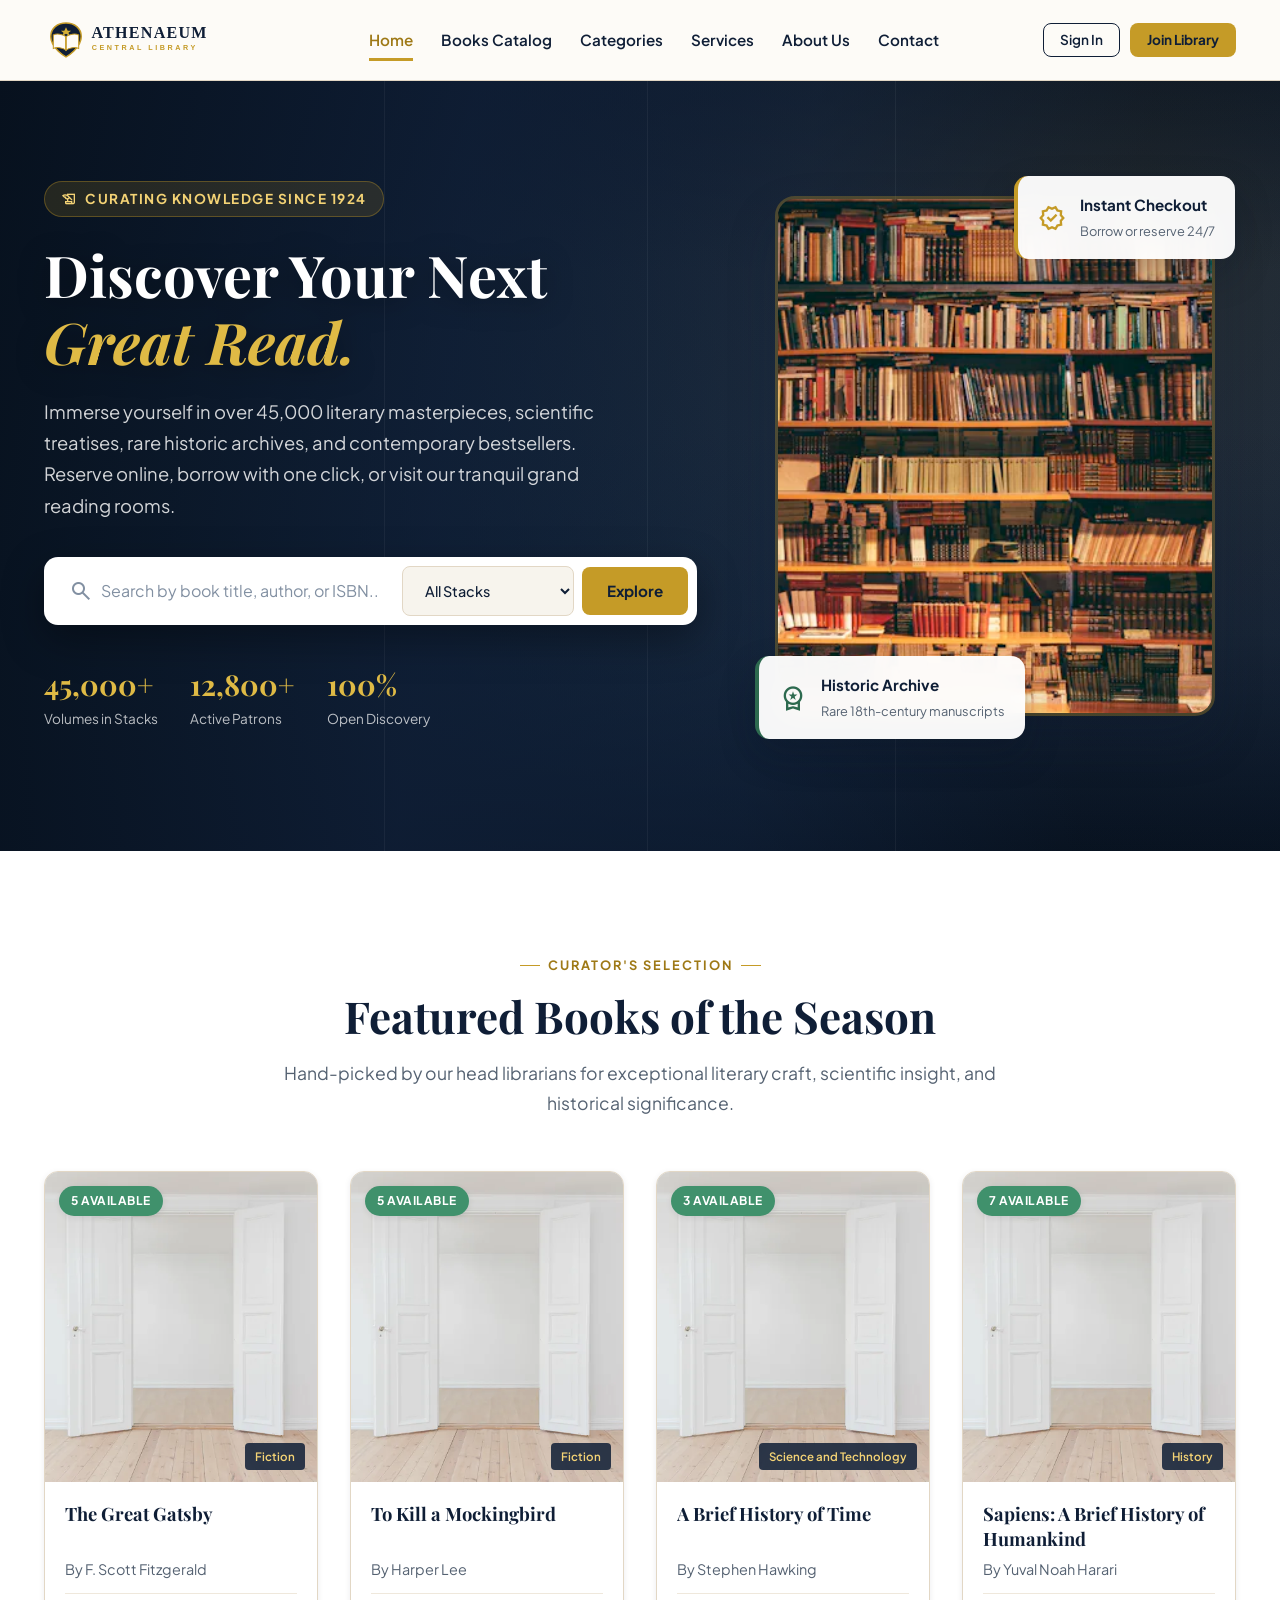
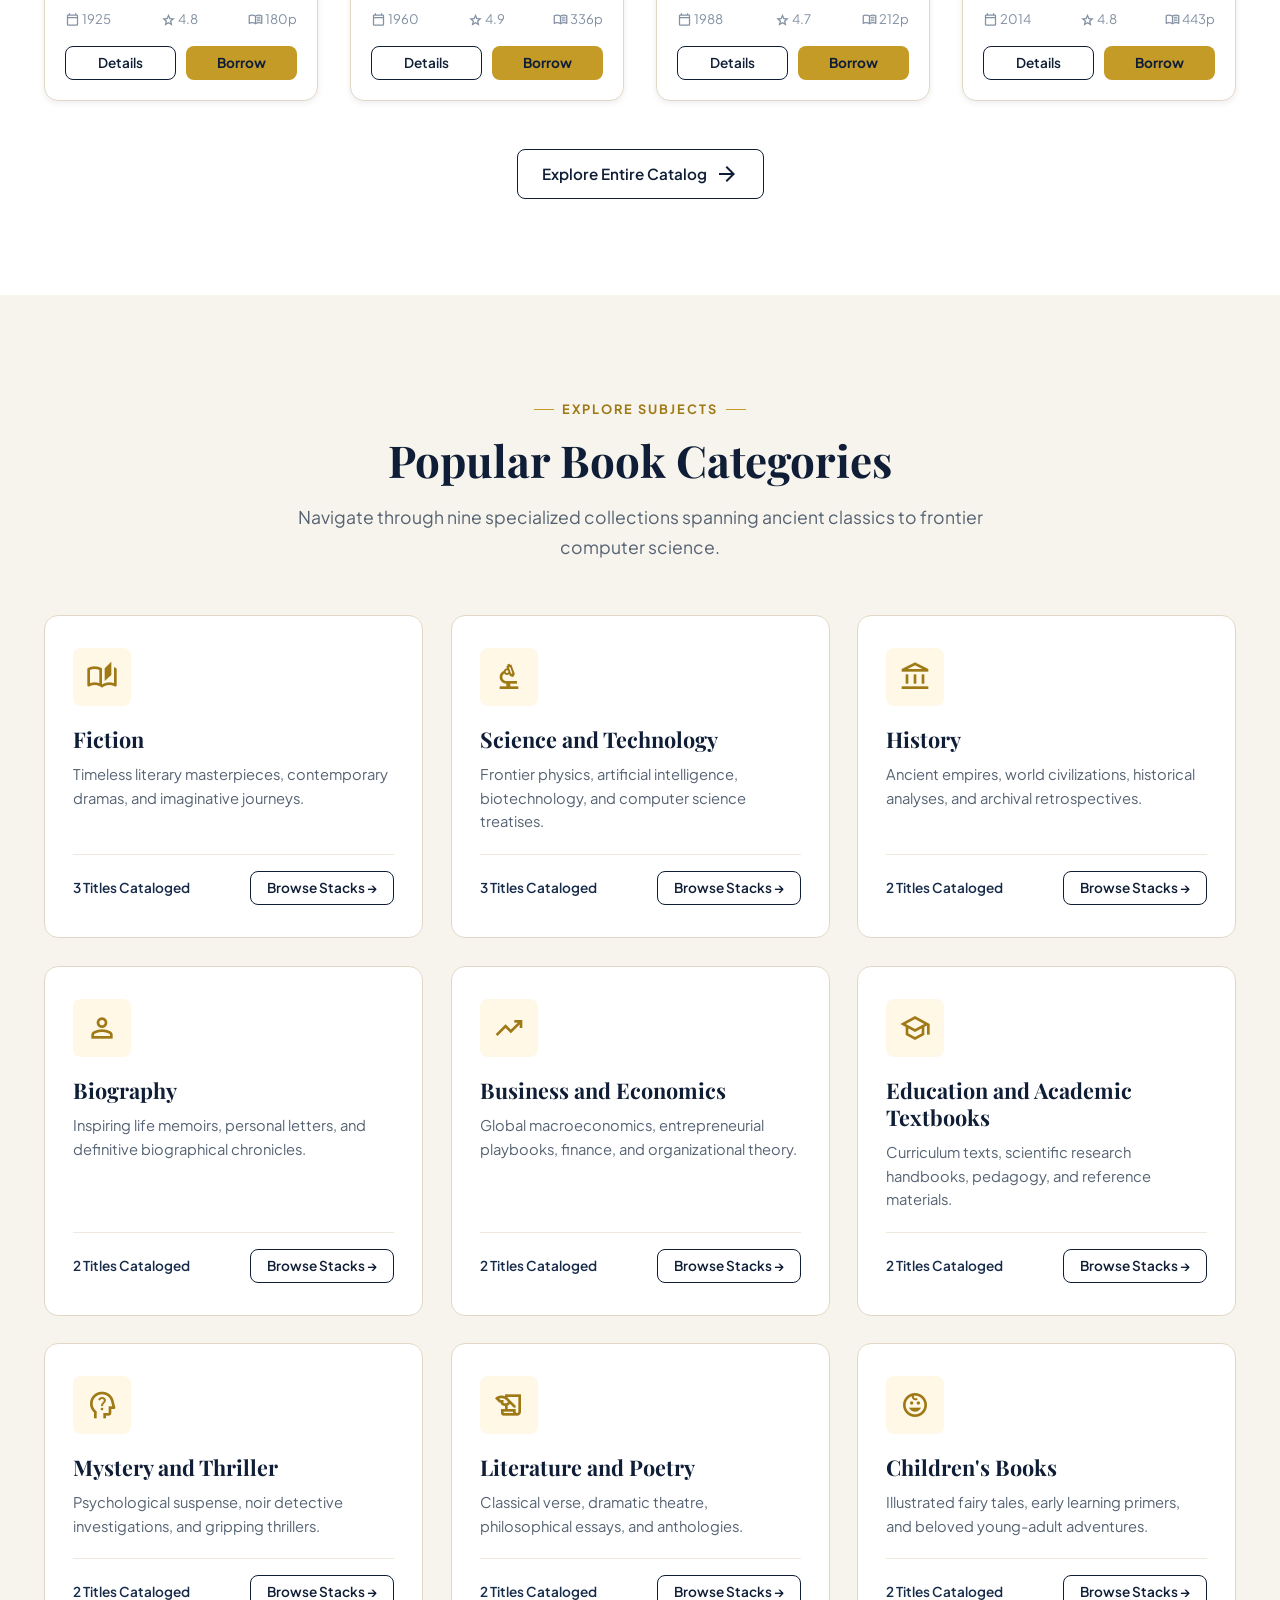
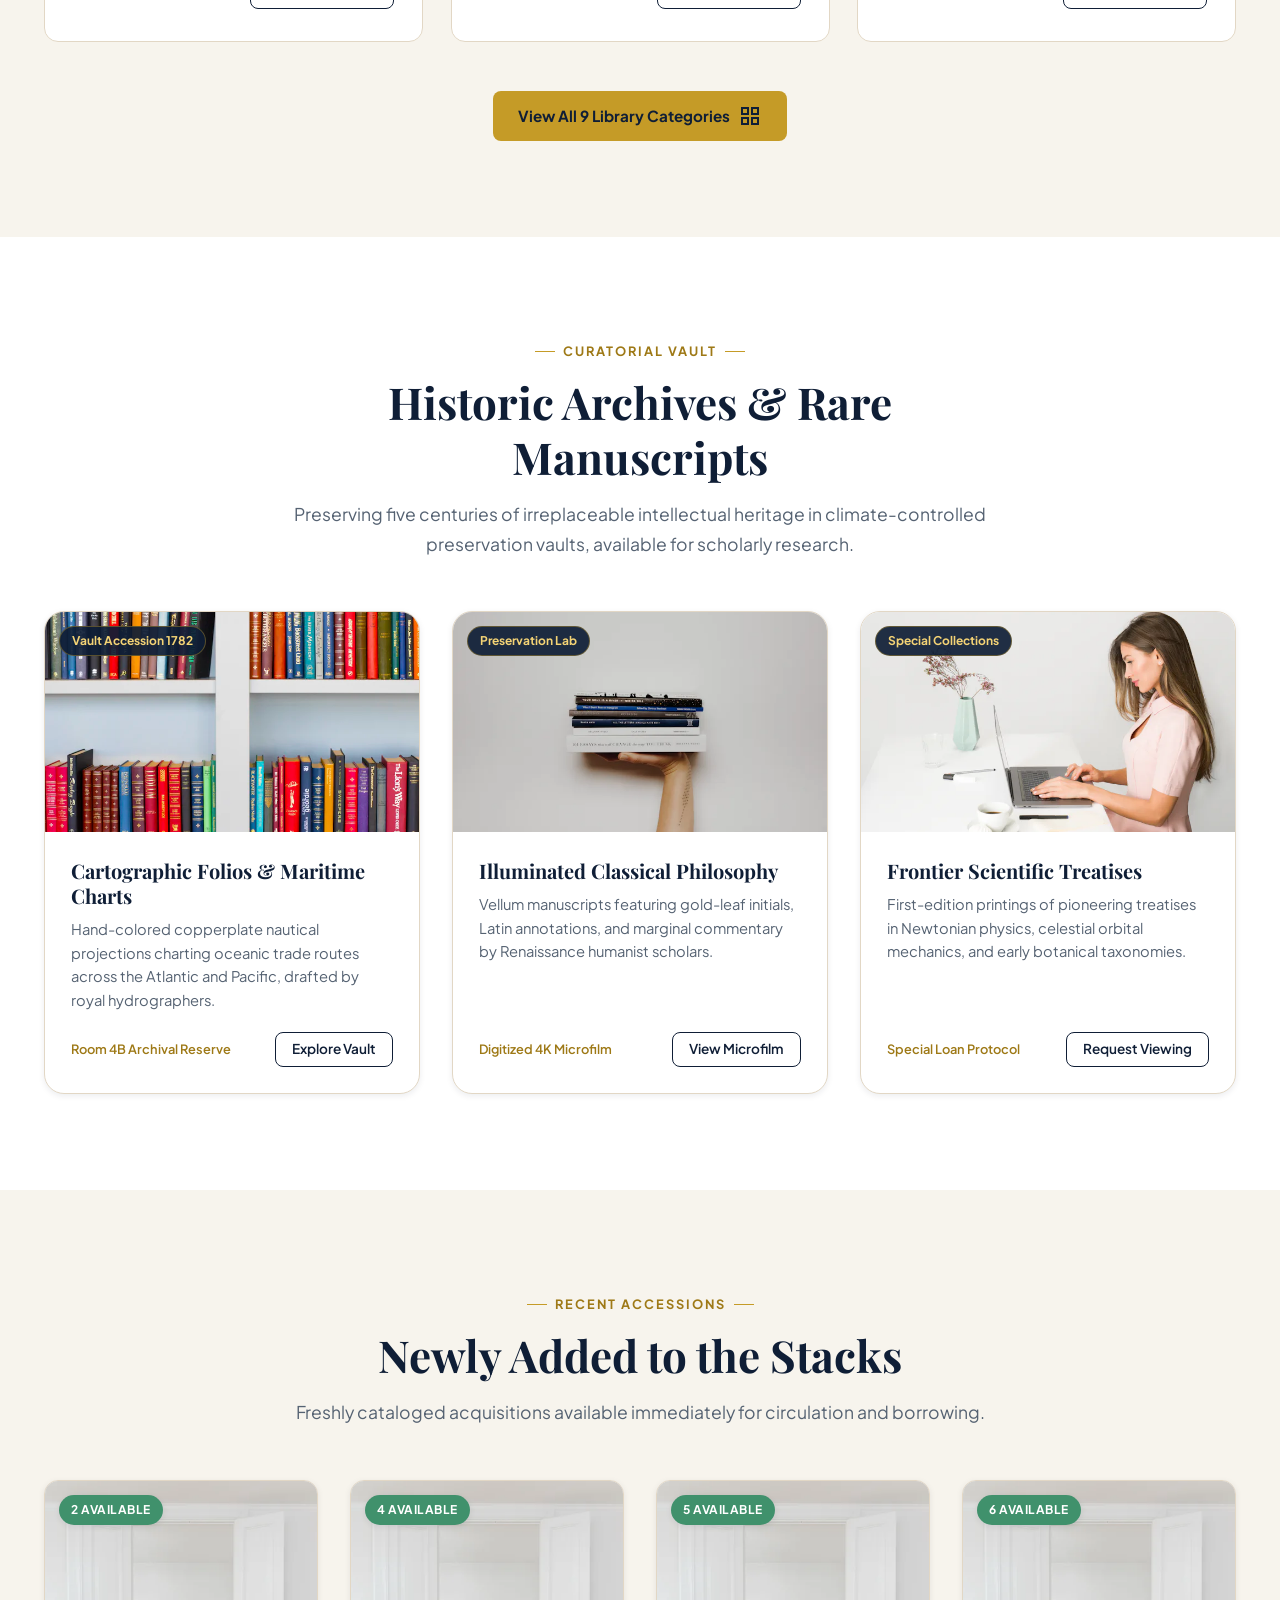
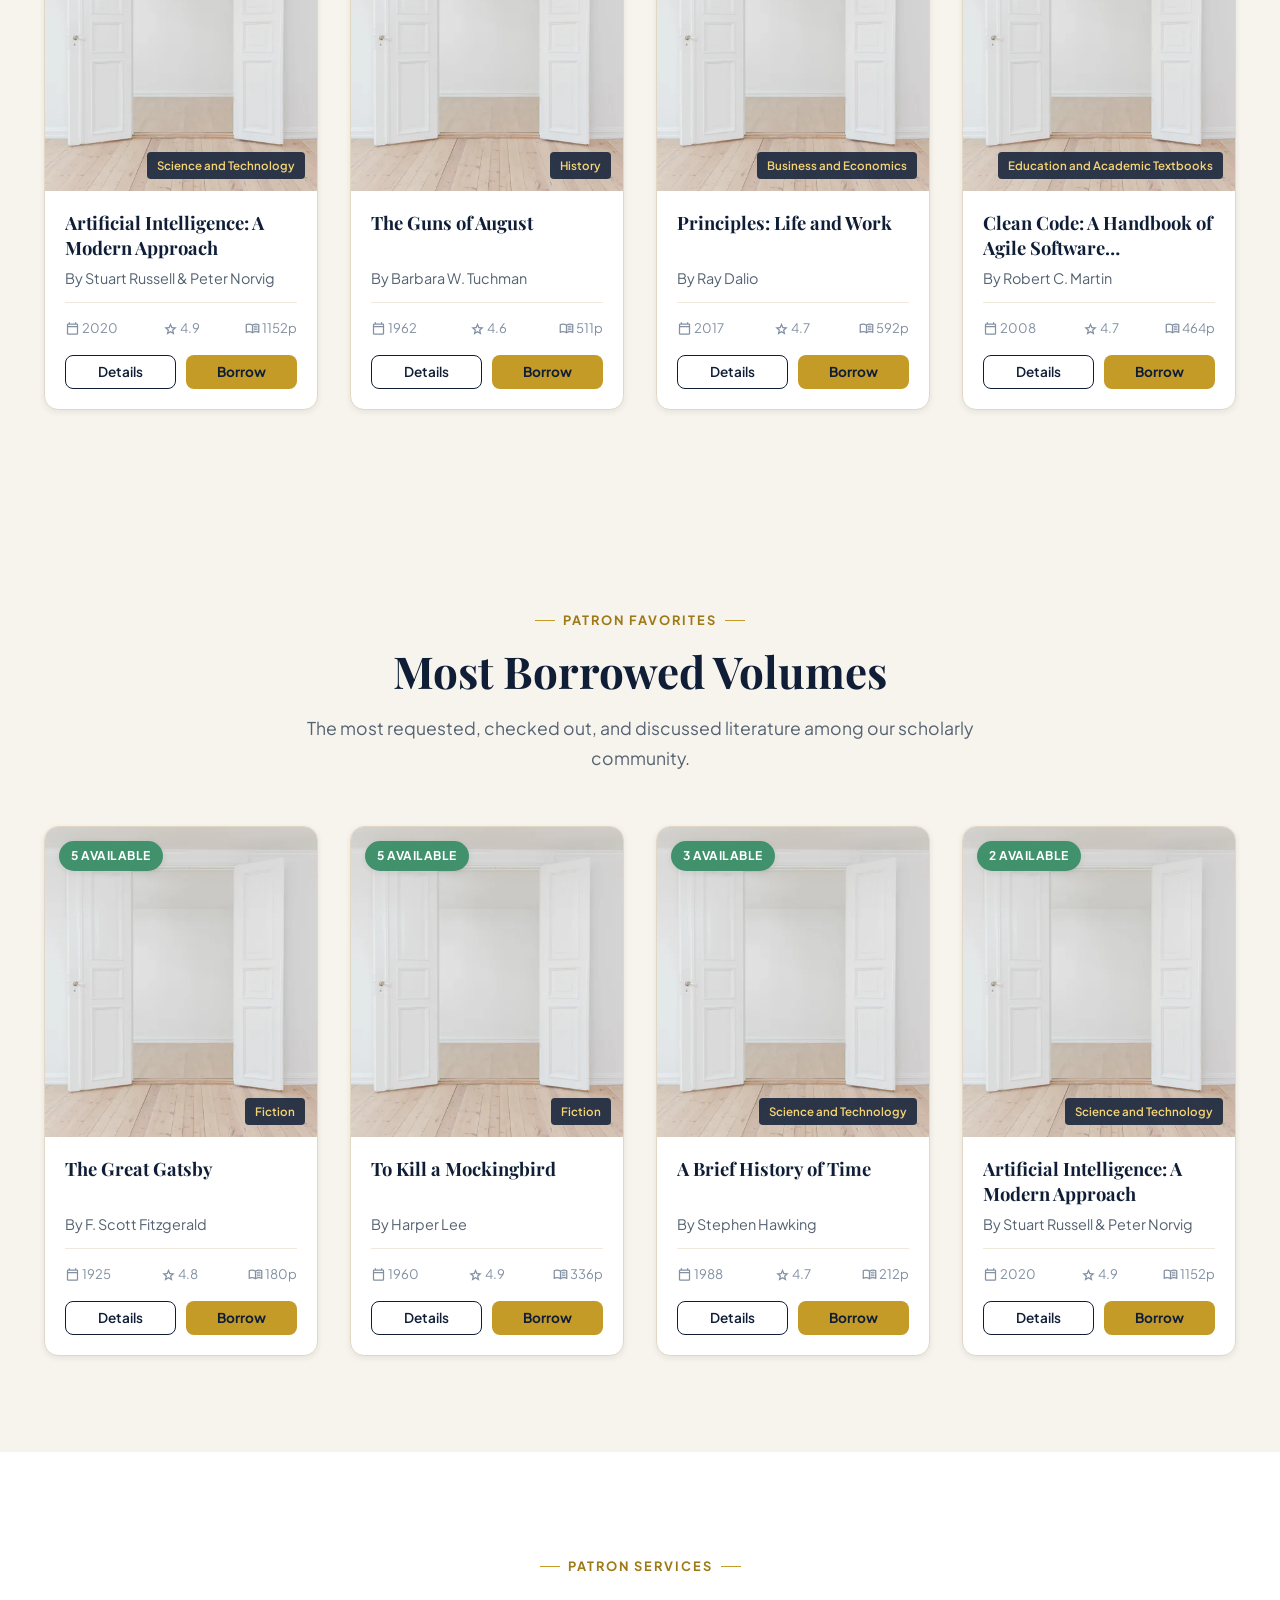
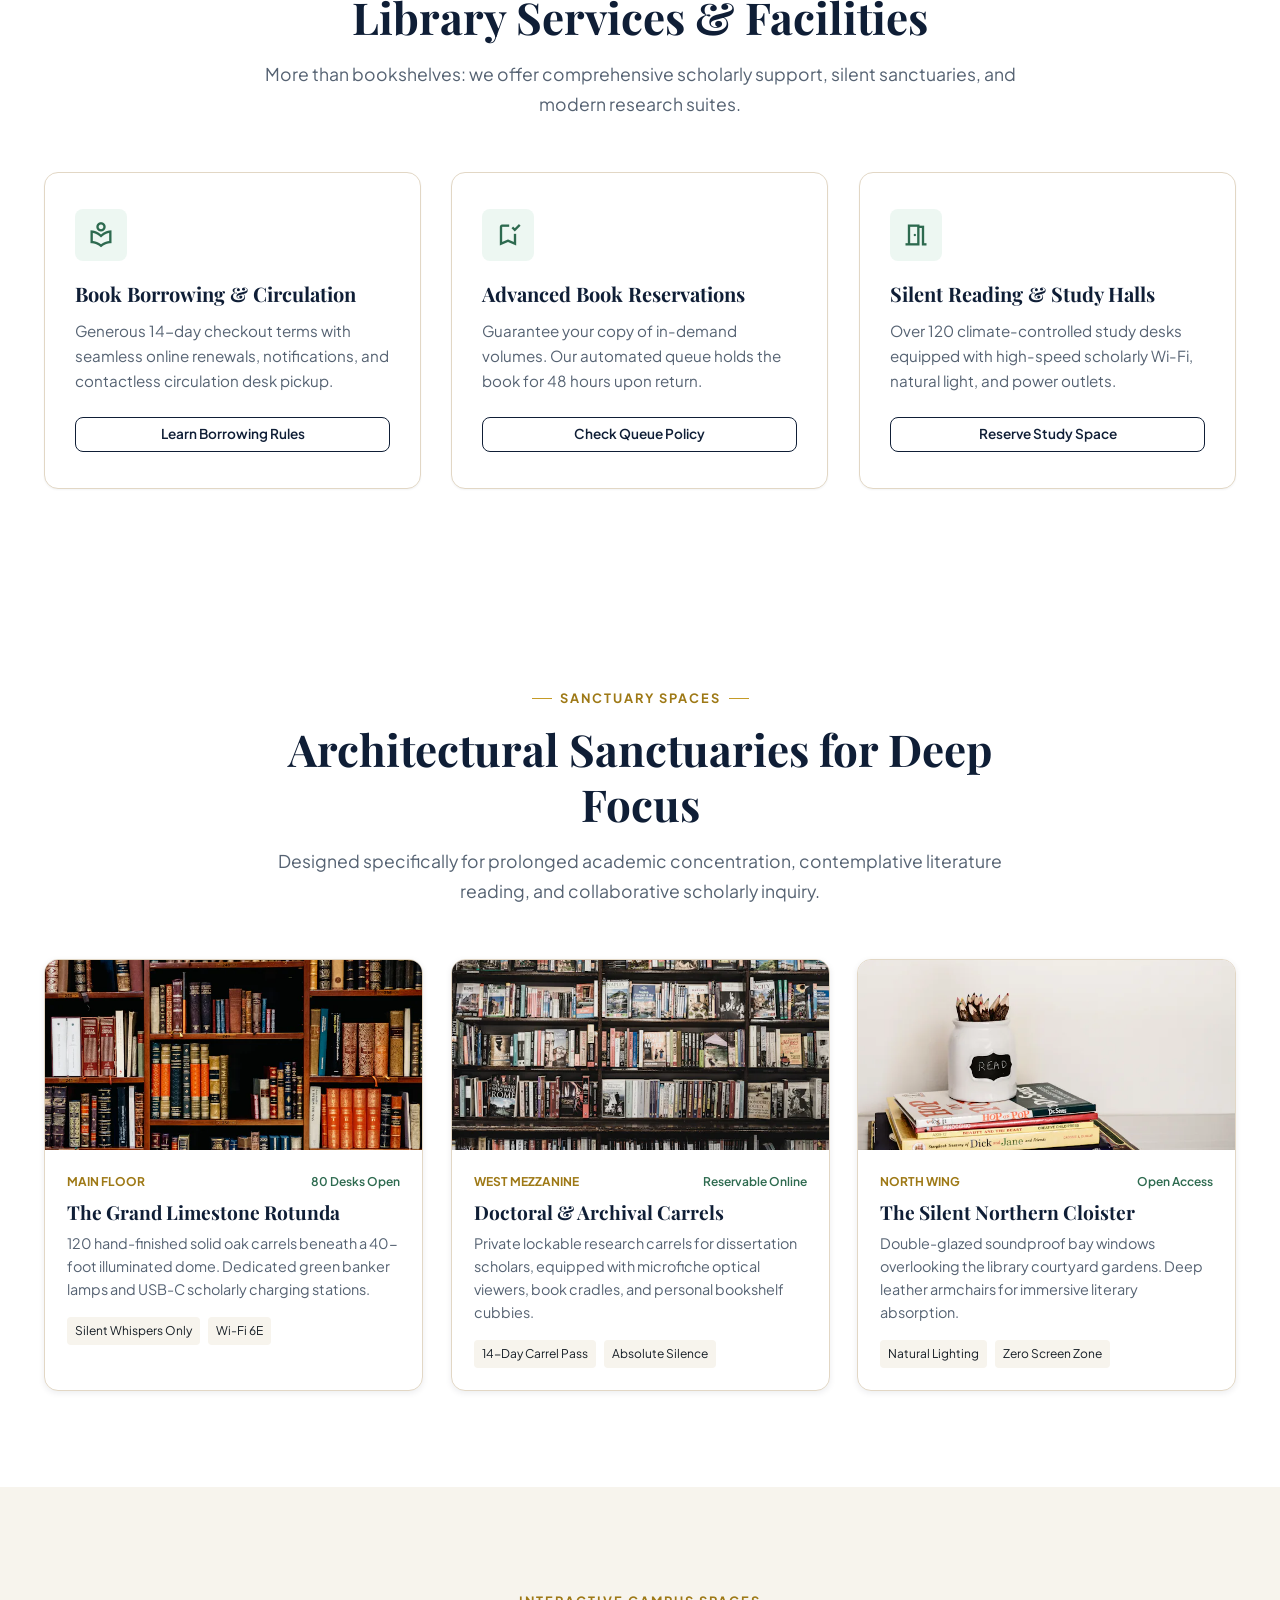
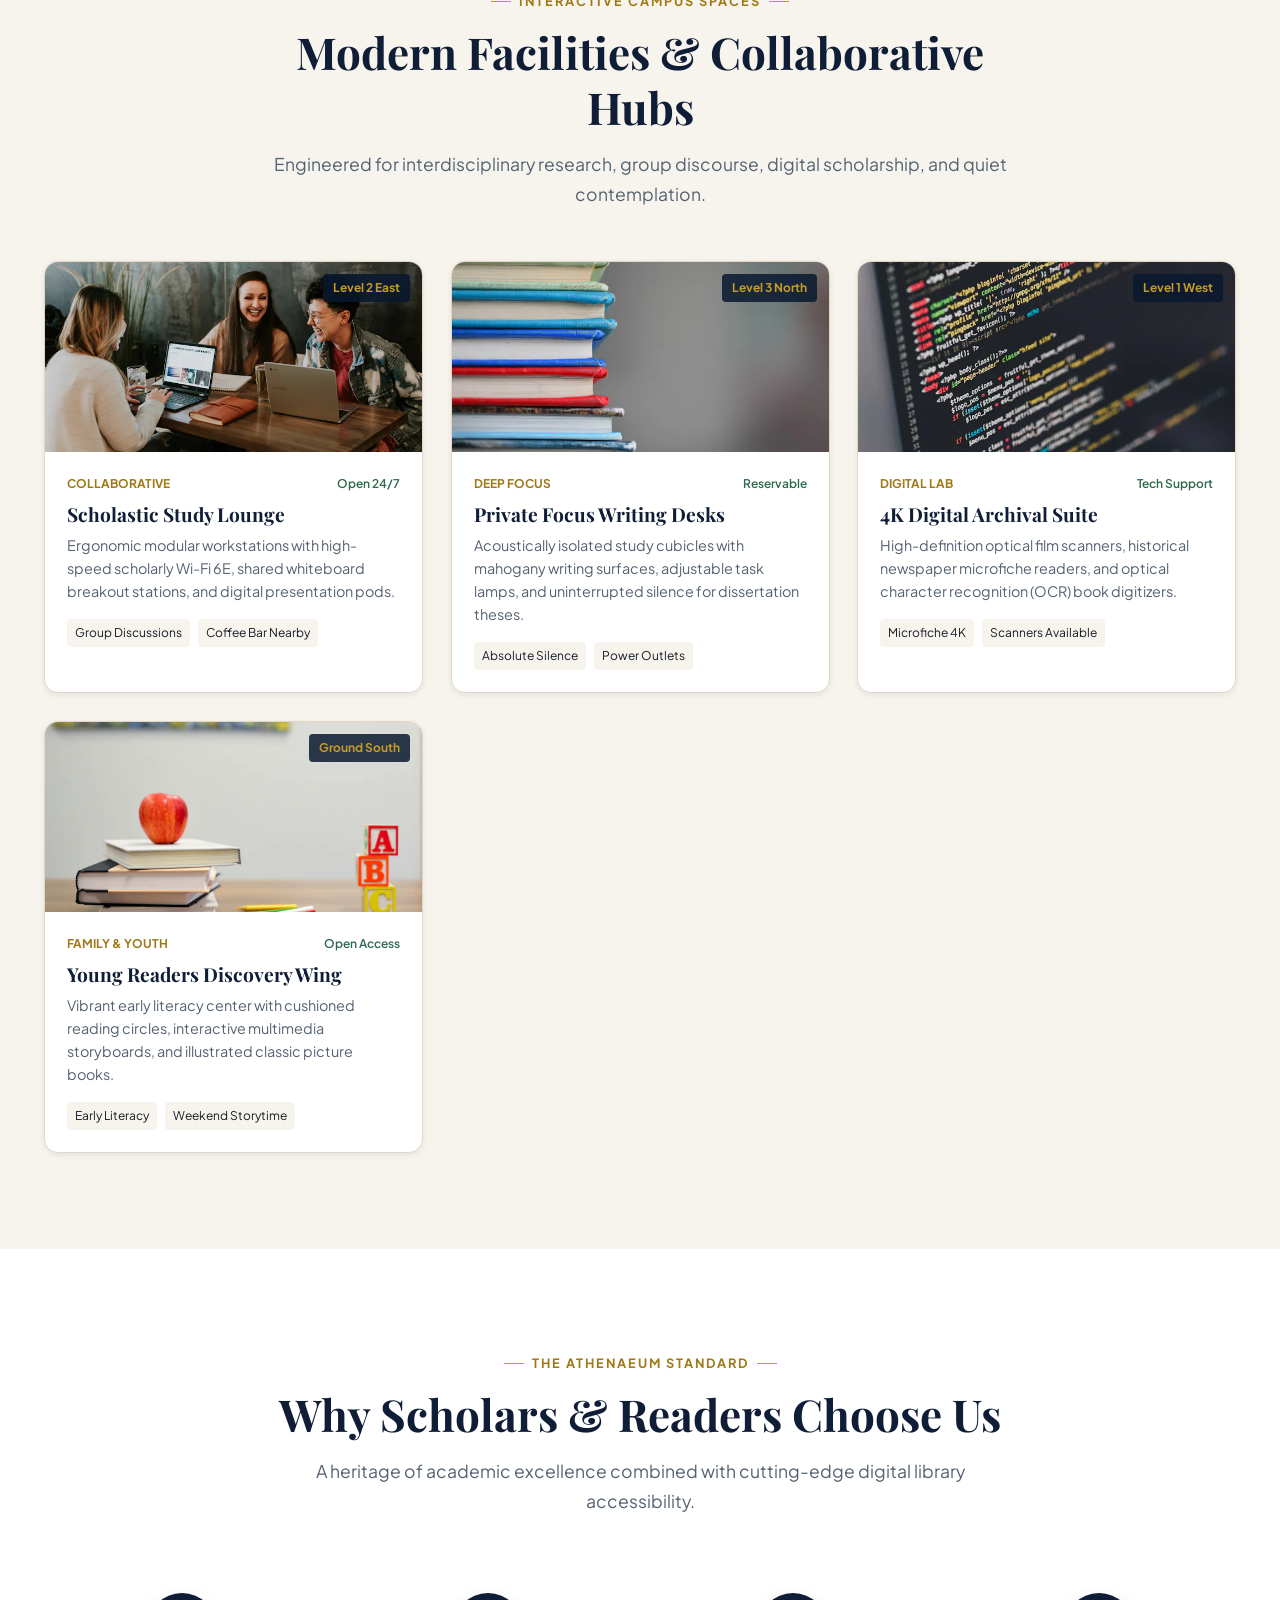
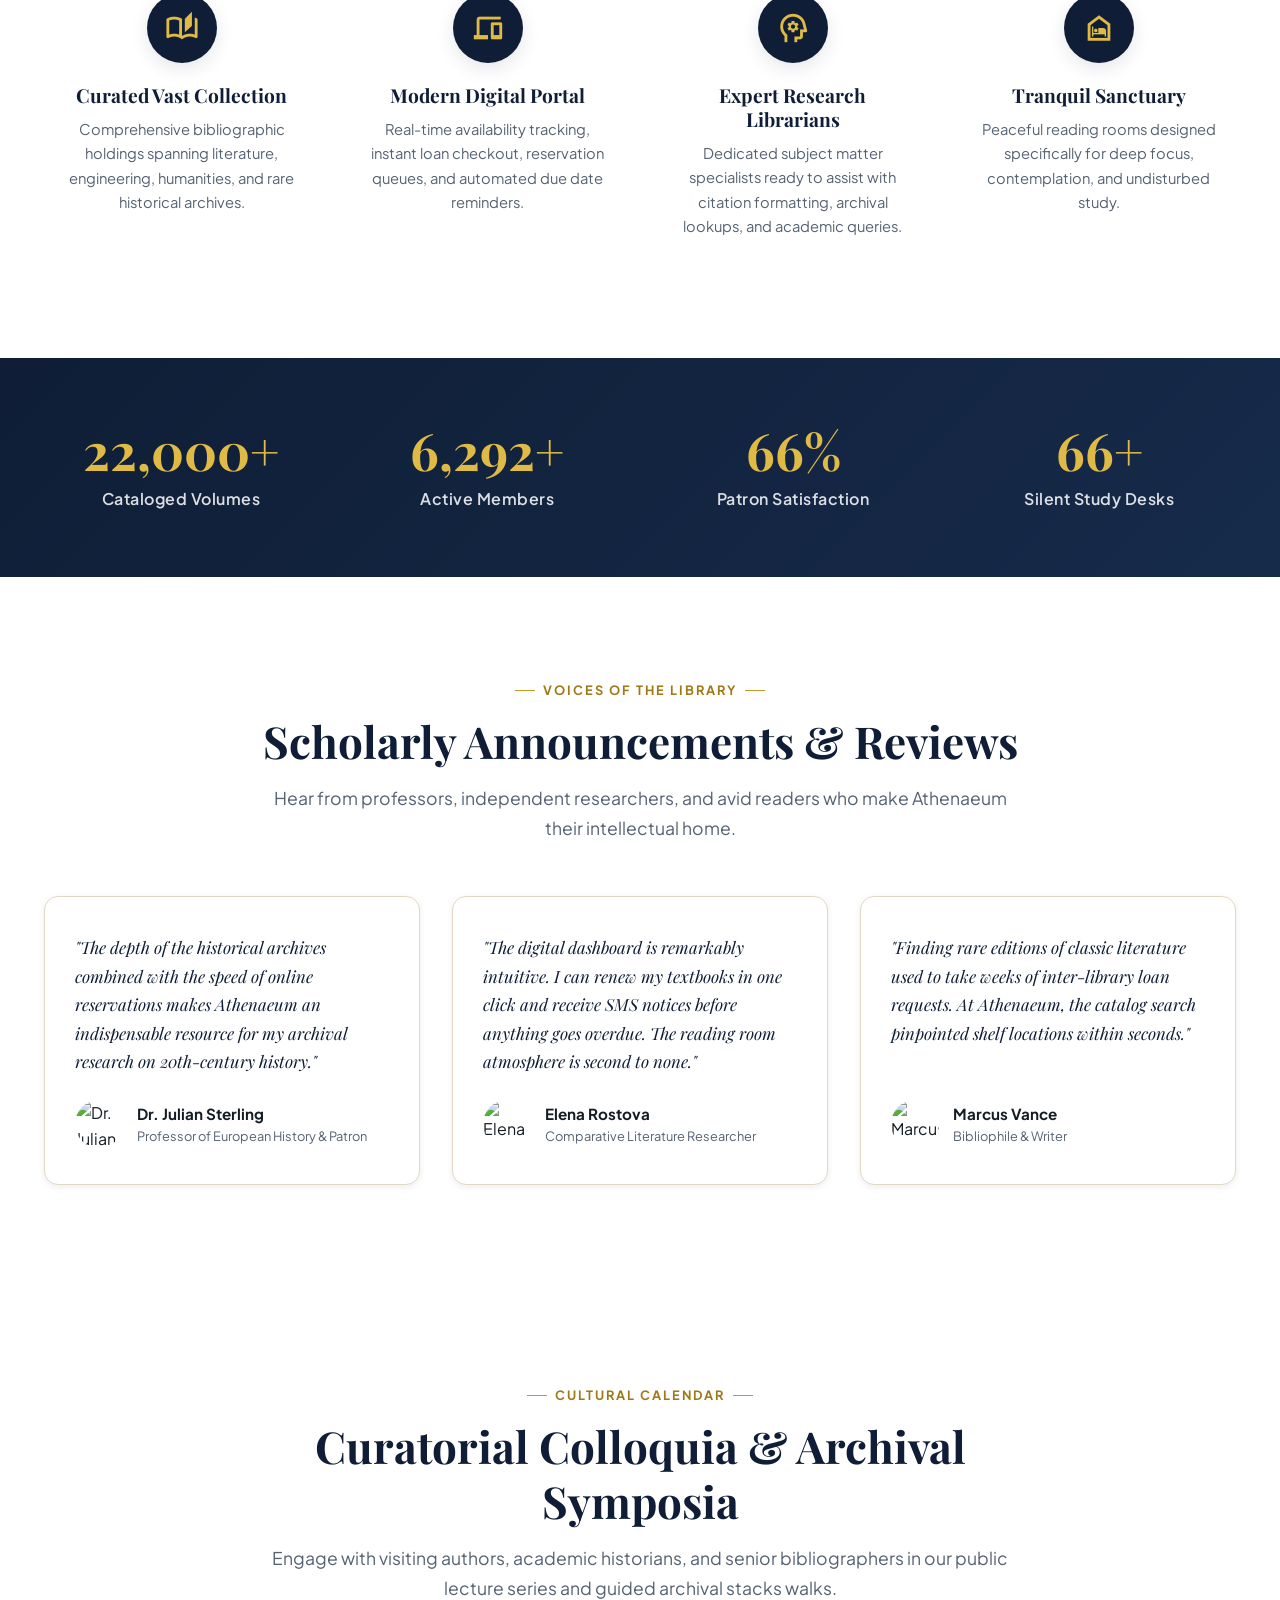
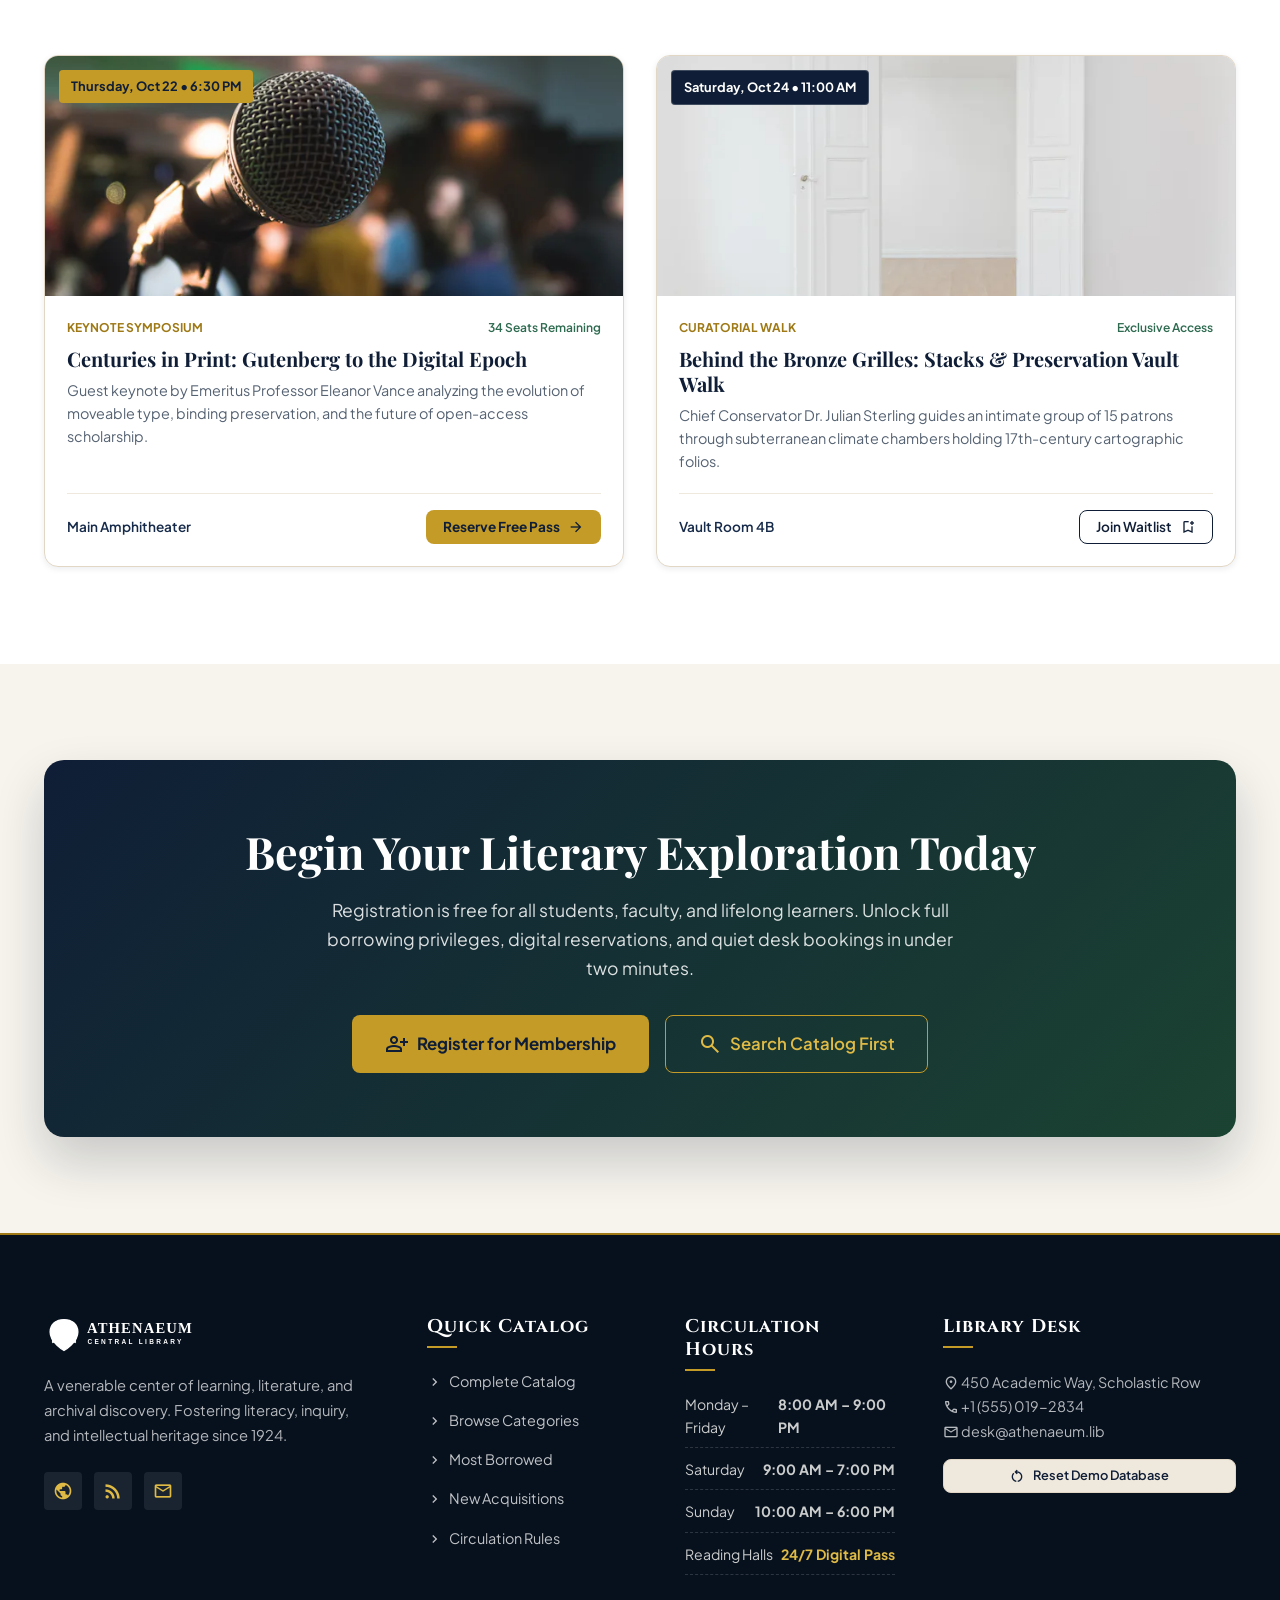
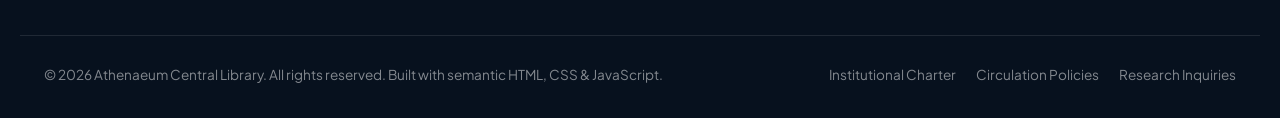
==== commit c3607d69: "added dashboards" ====
--- a/index.html
+++ b/index.html
@@ -146,7 +146,7 @@
         <!-- Showcase Visual -->
         <div class="hero-showcase">
           <div class="hero-card-stack">
-            <img src="https://images.unsplash.com/photo-1521587760476-6c12a4b040da?w=800&auto=format&fit=crop&q=80" alt="Athenaeum Grand Reading Room Architecture" class="hero-main-image" loading="eager">
+            <img src="assets/images/hero-reading-room.webp" alt="Athenaeum Grand Reading Room Architecture" class="hero-main-image" loading="eager">
             <div class="hero-floating-badge badge-top-right">
               <span class="material-symbols-outlined" style="font-size: 28px; color: var(--color-gold-500);">verified</span>
               <div>
@@ -222,7 +222,7 @@
         <div class="archives-grid">
           <div class="archive-card">
             <div class="archive-thumb-wrap">
-              <img src="https://images.unsplash.com/photo-1457369804613-52c61a468e7d?w=600&auto=format&fit=crop&fm=webp&q=65" alt="18th Century Cartographic Atlas" class="archive-thumb" loading="lazy">
+              <img src="assets/images/archive-atlas.webp" alt="18th Century Cartographic Atlas" class="archive-thumb" loading="lazy">
               <span class="archive-badge">Vault Accession 1782</span>
             </div>
             <div class="archive-card-body">
@@ -239,7 +239,7 @@
 
           <div class="archive-card">
             <div class="archive-thumb-wrap">
-              <img src="https://images.unsplash.com/photo-1544947950-fa07a98d237f?w=600&auto=format&fit=crop&fm=webp&q=65" alt="Illuminated Classical Treatises" class="archive-thumb" loading="lazy">
+              <img src="assets/images/archive-folio.webp" alt="Illuminated Classical Treatises" class="archive-thumb" loading="lazy">
               <span class="archive-badge">Preservation Lab</span>
             </div>
             <div class="archive-card-body">
@@ -256,7 +256,7 @@
 
           <div class="archive-card">
             <div class="archive-thumb-wrap">
-              <img src="https://images.unsplash.com/photo-1481627834876-b7833e8f5570?w=600&auto=format&fit=crop&fm=webp&q=65" alt="Early Scientific Folios" class="archive-thumb" loading="lazy">
+              <img src="assets/images/archive-manuscript.webp" alt="Early Scientific Folios" class="archive-thumb" loading="lazy">
               <span class="archive-badge">Special Collections</span>
             </div>
             <div class="archive-card-body">
@@ -355,7 +355,7 @@
 
         <div class="sanctuary-grid">
           <div class="sanctuary-card">
-            <img src="https://images.unsplash.com/photo-1521587760476-6c12a4b040da?w=600&auto=format&fit=crop&fm=webp&q=65" alt="Grand Limestone Rotunda" class="sanctuary-img" loading="lazy">
+            <img src="assets/images/rotunda-desks.webp" alt="Grand Limestone Rotunda" class="sanctuary-img" loading="lazy">
             <div class="sanctuary-content">
               <div style="display: flex; justify-content: space-between; margin-bottom: 8px;">
                 <span style="font-size: 0.75rem; font-weight: 700; color: var(--color-gold-600); text-transform: uppercase;">Main Floor</span>
@@ -373,7 +373,7 @@
           </div>
 
           <div class="sanctuary-card">
-            <img src="https://images.unsplash.com/photo-1505664194779-8beaceb93744?w=600&auto=format&fit=crop&fm=webp&q=65" alt="Doctoral Research Suites" class="sanctuary-img" loading="lazy">
+            <img src="assets/images/research-carrels.webp" alt="Doctoral Research Suites" class="sanctuary-img" loading="lazy">
             <div class="sanctuary-content">
               <div style="display: flex; justify-content: space-between; margin-bottom: 8px;">
                 <span style="font-size: 0.75rem; font-weight: 700; color: var(--color-gold-600); text-transform: uppercase;">West Mezzanine</span>
@@ -391,7 +391,7 @@
           </div>
 
           <div class="sanctuary-card">
-            <img src="https://images.unsplash.com/photo-1524995997946-a1c2e315a42f?w=600&auto=format&fit=crop&fm=webp&q=65" alt="Silent Northern Cloister" class="sanctuary-img" loading="lazy">
+            <img src="assets/images/silent-cloister.webp" alt="Silent Northern Cloister" class="sanctuary-img" loading="lazy">
             <div class="sanctuary-content">
               <div style="display: flex; justify-content: space-between; margin-bottom: 8px;">
                 <span style="font-size: 0.75rem; font-weight: 700; color: var(--color-gold-600); text-transform: uppercase;">North Wing</span>
@@ -411,8 +411,105 @@
       </div>
     </section>
 
+    <!-- 8B. CAMPUS FACILITIES & COLLABORATIVE RESEARCH HUBS -->
+    <section class="section-py section-bg-parchment" id="campus-facilities">
+      <div class="container">
+        <div class="section-header">
+          <div class="section-tag section-tag-gold">Interactive Campus Spaces</div>
+          <h2 class="section-title">Modern Facilities & Collaborative Hubs</h2>
+          <p class="section-subtitle">Engineered for interdisciplinary research, group discourse, digital scholarship, and quiet contemplation.</p>
+        </div>
+
+        <div class="sanctuary-grid" style="grid-template-columns: repeat(auto-fit, minmax(280px, 1fr));">
+          <div class="sanctuary-card reveal-on-scroll">
+            <div style="position: relative; overflow: hidden;">
+              <img src="assets/images/study-lounge.webp" alt="Scholarly Study Lounge" class="sanctuary-img" loading="lazy">
+              <span style="position: absolute; top: 12px; right: 12px; background: rgba(10,25,47,0.85); color: #c59b27; padding: 4px 10px; border-radius: 4px; font-size: 0.75rem; font-weight: 700; backdrop-filter: blur(4px);">Level 2 East</span>
+            </div>
+            <div class="sanctuary-content">
+              <div style="display: flex; justify-content: space-between; margin-bottom: 8px;">
+                <span style="font-size: 0.75rem; font-weight: 700; color: var(--color-gold-600); text-transform: uppercase;">Collaborative</span>
+                <span style="font-size: 0.75rem; color: var(--color-green-700); font-weight: 600;">Open 24/7</span>
+              </div>
+              <h3 style="font-size: 1.2rem; margin-bottom: 8px; color: var(--color-navy-900);">Scholastic Study Lounge</h3>
+              <p style="font-size: 0.9rem; color: var(--color-text-muted); line-height: 1.6; margin-bottom: 16px;">
+                Ergonomic modular workstations with high-speed scholarly Wi-Fi 6E, shared whiteboard breakout stations, and digital presentation pods.
+              </p>
+              <div style="display: flex; gap: 8px; flex-wrap: wrap;">
+                <span style="background: var(--color-parchment-100); font-size: 0.75rem; padding: 4px 8px; border-radius: 4px;">Group Discussions</span>
+                <span style="background: var(--color-parchment-100); font-size: 0.75rem; padding: 4px 8px; border-radius: 4px;">Coffee Bar Nearby</span>
+              </div>
+            </div>
+          </div>
+
+          <div class="sanctuary-card reveal-on-scroll">
+            <div style="position: relative; overflow: hidden;">
+              <img src="assets/images/focus-desk.webp" alt="Private Scholar Focus Desks" class="sanctuary-img" loading="lazy">
+              <span style="position: absolute; top: 12px; right: 12px; background: rgba(10,25,47,0.85); color: #c59b27; padding: 4px 10px; border-radius: 4px; font-size: 0.75rem; font-weight: 700; backdrop-filter: blur(4px);">Level 3 North</span>
+            </div>
+            <div class="sanctuary-content">
+              <div style="display: flex; justify-content: space-between; margin-bottom: 8px;">
+                <span style="font-size: 0.75rem; font-weight: 700; color: var(--color-gold-600); text-transform: uppercase;">Deep Focus</span>
+                <span style="font-size: 0.75rem; color: var(--color-green-700); font-weight: 600;">Reservable</span>
+              </div>
+              <h3 style="font-size: 1.2rem; margin-bottom: 8px; color: var(--color-navy-900);">Private Focus Writing Desks</h3>
+              <p style="font-size: 0.9rem; color: var(--color-text-muted); line-height: 1.6; margin-bottom: 16px;">
+                Acoustically isolated study cubicles with mahogany writing surfaces, adjustable task lamps, and uninterrupted silence for dissertation theses.
+              </p>
+              <div style="display: flex; gap: 8px; flex-wrap: wrap;">
+                <span style="background: var(--color-parchment-100); font-size: 0.75rem; padding: 4px 8px; border-radius: 4px;">Absolute Silence</span>
+                <span style="background: var(--color-parchment-100); font-size: 0.75rem; padding: 4px 8px; border-radius: 4px;">Power Outlets</span>
+              </div>
+            </div>
+          </div>
+
+          <div class="sanctuary-card reveal-on-scroll">
+            <div style="position: relative; overflow: hidden;">
+              <img src="assets/images/digital-archive.webp" alt="4K Digital Microfilm Lab" class="sanctuary-img" loading="lazy">
+              <span style="position: absolute; top: 12px; right: 12px; background: rgba(10,25,47,0.85); color: #c59b27; padding: 4px 10px; border-radius: 4px; font-size: 0.75rem; font-weight: 700; backdrop-filter: blur(4px);">Level 1 West</span>
+            </div>
+            <div class="sanctuary-content">
+              <div style="display: flex; justify-content: space-between; margin-bottom: 8px;">
+                <span style="font-size: 0.75rem; font-weight: 700; color: var(--color-gold-600); text-transform: uppercase;">Digital Lab</span>
+                <span style="font-size: 0.75rem; color: var(--color-green-700); font-weight: 600;">Tech Support</span>
+              </div>
+              <h3 style="font-size: 1.2rem; margin-bottom: 8px; color: var(--color-navy-900);">4K Digital Archival Suite</h3>
+              <p style="font-size: 0.9rem; color: var(--color-text-muted); line-height: 1.6; margin-bottom: 16px;">
+                High-definition optical film scanners, historical newspaper microfiche readers, and optical character recognition (OCR) book digitizers.
+              </p>
+              <div style="display: flex; gap: 8px; flex-wrap: wrap;">
+                <span style="background: var(--color-parchment-100); font-size: 0.75rem; padding: 4px 8px; border-radius: 4px;">Microfiche 4K</span>
+                <span style="background: var(--color-parchment-100); font-size: 0.75rem; padding: 4px 8px; border-radius: 4px;">Scanners Available</span>
+              </div>
+            </div>
+          </div>
+
+          <div class="sanctuary-card reveal-on-scroll">
+            <div style="position: relative; overflow: hidden;">
+              <img src="assets/images/young-readers.webp" alt="Young Readers Discovery Wing" class="sanctuary-img" loading="lazy">
+              <span style="position: absolute; top: 12px; right: 12px; background: rgba(10,25,47,0.85); color: #c59b27; padding: 4px 10px; border-radius: 4px; font-size: 0.75rem; font-weight: 700; backdrop-filter: blur(4px);">Ground South</span>
+            </div>
+            <div class="sanctuary-content">
+              <div style="display: flex; justify-content: space-between; margin-bottom: 8px;">
+                <span style="font-size: 0.75rem; font-weight: 700; color: var(--color-gold-600); text-transform: uppercase;">Family & Youth</span>
+                <span style="font-size: 0.75rem; color: var(--color-green-700); font-weight: 600;">Open Access</span>
+              </div>
+              <h3 style="font-size: 1.2rem; margin-bottom: 8px; color: var(--color-navy-900);">Young Readers Discovery Wing</h3>
+              <p style="font-size: 0.9rem; color: var(--color-text-muted); line-height: 1.6; margin-bottom: 16px;">
+                Vibrant early literacy center with cushioned reading circles, interactive multimedia storyboards, and illustrated classic picture books.
+              </p>
+              <div style="display: flex; gap: 8px; flex-wrap: wrap;">
+                <span style="background: var(--color-parchment-100); font-size: 0.75rem; padding: 4px 8px; border-radius: 4px;">Early Literacy</span>
+                <span style="background: var(--color-parchment-100); font-size: 0.75rem; padding: 4px 8px; border-radius: 4px;">Weekend Storytime</span>
+              </div>
+            </div>
+          </div>
+        </div>
+      </div>
+    </section>
+
     <!-- 9. WHY CHOOSE OUR LIBRARY -->
-    <section class="section-py section-bg-parchment" id="why-choose-us">
+    <section class="section-py section-bg-white" id="why-choose-us">
       <div class="container">
         <div class="section-header">
           <div class="section-tag">The Athenaeum Standard</div>
@@ -523,6 +620,69 @@
               <div>
                 <div class="testimonial-name">Marcus Vance</div>
                 <div class="testimonial-role">Bibliophile & Writer</div>
+              </div>
+            </div>
+          </div>
+        </div>
+      </div>
+    </section>
+
+    <!-- 10B. LITERARY COLLOQUIA, SPECIAL EXHIBITS & CURATORIAL TOURS -->
+    <section class="section-py section-bg-white" id="library-events">
+      <div class="container">
+        <div class="section-header">
+          <div class="section-tag section-tag-gold">Cultural Calendar</div>
+          <h2 class="section-title">Curatorial Colloquia & Archival Symposia</h2>
+          <p class="section-subtitle">Engage with visiting authors, academic historians, and senior bibliographers in our public lecture series and guided archival stacks walks.</p>
+        </div>
+
+        <div style="display: grid; grid-template-columns: repeat(auto-fit, minmax(360px, 1fr)); gap: 32px;">
+          <!-- Event Card 1 -->
+          <div class="sanctuary-card reveal-on-scroll" style="display: flex; flex-direction: column;">
+            <div style="position: relative; overflow: hidden; height: 240px;">
+              <img src="assets/images/event-lecture.webp" alt="Athenaeum Grand Lecture Amphitheater" class="sanctuary-img" style="height: 100%; object-fit: cover;" loading="lazy">
+              <span style="position: absolute; top: 14px; left: 14px; background: var(--color-gold-500); color: var(--color-navy-900); padding: 6px 12px; border-radius: 4px; font-size: 0.8rem; font-weight: 700;">Thursday, Oct 22 • 6:30 PM</span>
+            </div>
+            <div class="sanctuary-content" style="flex: 1; display: flex; flex-direction: column;">
+              <div style="display: flex; justify-content: space-between; margin-bottom: 8px;">
+                <span style="font-size: 0.75rem; font-weight: 700; color: var(--color-gold-600); text-transform: uppercase;">Keynote Symposium</span>
+                <span style="font-size: 0.75rem; color: var(--color-green-700); font-weight: 600;">34 Seats Remaining</span>
+              </div>
+              <h3 style="font-size: 1.25rem; margin-bottom: 8px; color: var(--color-navy-900);">Centuries in Print: Gutenberg to the Digital Epoch</h3>
+              <p style="font-size: 0.9rem; color: var(--color-text-muted); line-height: 1.6; margin-bottom: 20px;">
+                Guest keynote by Emeritus Professor Eleanor Vance analyzing the evolution of moveable type, binding preservation, and the future of open-access scholarship.
+              </p>
+              <div style="margin-top: auto; display: flex; justify-content: space-between; align-items: center; border-top: 1px solid var(--color-parchment-200); padding-top: 16px;">
+                <span style="font-size: 0.85rem; color: var(--color-navy-800); font-weight: 600;">Main Amphitheater</span>
+                <a href="services.html#events" class="btn btn-sm btn-gold">
+                  <span>Reserve Free Pass</span>
+                  <span class="material-symbols-outlined" style="font-size: 16px;">arrow_forward</span>
+                </a>
+              </div>
+            </div>
+          </div>
+
+          <!-- Event Card 2 -->
+          <div class="sanctuary-card reveal-on-scroll" style="display: flex; flex-direction: column;">
+            <div style="position: relative; overflow: hidden; height: 240px;">
+              <img src="assets/images/bookshelf-rows.webp" alt="Athenaeum Rare Stacks Tour" class="sanctuary-img" style="height: 100%; object-fit: cover;" loading="lazy">
+              <span style="position: absolute; top: 14px; left: 14px; background: var(--color-navy-900); color: #fff; padding: 6px 12px; border-radius: 4px; font-size: 0.8rem; font-weight: 700; border: 1px solid rgba(255,255,255,0.2);">Saturday, Oct 24 • 11:00 AM</span>
+            </div>
+            <div class="sanctuary-content" style="flex: 1; display: flex; flex-direction: column;">
+              <div style="display: flex; justify-content: space-between; margin-bottom: 8px;">
+                <span style="font-size: 0.75rem; font-weight: 700; color: var(--color-gold-600); text-transform: uppercase;">Curatorial Walk</span>
+                <span style="font-size: 0.75rem; color: var(--color-green-700); font-weight: 600;">Exclusive Access</span>
+              </div>
+              <h3 style="font-size: 1.25rem; margin-bottom: 8px; color: var(--color-navy-900);">Behind the Bronze Grilles: Stacks & Preservation Vault Walk</h3>
+              <p style="font-size: 0.9rem; color: var(--color-text-muted); line-height: 1.6; margin-bottom: 20px;">
+                Chief Conservator Dr. Julian Sterling guides an intimate group of 15 patrons through subterranean climate chambers holding 17th-century cartographic folios.
+              </p>
+              <div style="margin-top: auto; display: flex; justify-content: space-between; align-items: center; border-top: 1px solid var(--color-parchment-200); padding-top: 16px;">
+                <span style="font-size: 0.85rem; color: var(--color-navy-800); font-weight: 600;">Vault Room 4B</span>
+                <a href="services.html#events" class="btn btn-sm btn-outline">
+                  <span>Join Waitlist</span>
+                  <span class="material-symbols-outlined" style="font-size: 16px;">bookmark_add</span>
+                </a>
               </div>
             </div>
           </div>
@@ -684,6 +844,8 @@
       const popularGrid = document.getElementById('mostBorrowedBooksGrid');
       if (popularGrid) {
         popularGrid.innerHTML = renderBookCards(popular);
+      }
+
       bindBookActionButtons();
 
       if (window.triggerScrollReveals) {
@@ -695,9 +857,9 @@
       return list.map(book => {
         const isAvailable = book.availableCopies > 0;
         return `
-          <div class="book-card">
+          <div class="book-card reveal-on-scroll">
             <div class="book-card-cover-wrap">
-              <img src="${book.coverImage}" alt="${book.title}" class="book-card-cover" loading="lazy" onerror="this.src='https://images.unsplash.com/photo-1544947950-fa07a98d237f?w=600'">
+              <img src="${book.coverImage}" alt="${book.title}" class="book-card-cover" loading="lazy" onerror="this.src='assets/images/bookshelf-rows.webp'">
               <span class="book-badge-status ${isAvailable ? 'badge-available' : 'badge-borrowed'}">
                 ${isAvailable ? `${book.availableCopies} Available` : 'Reserved'}
               </span>
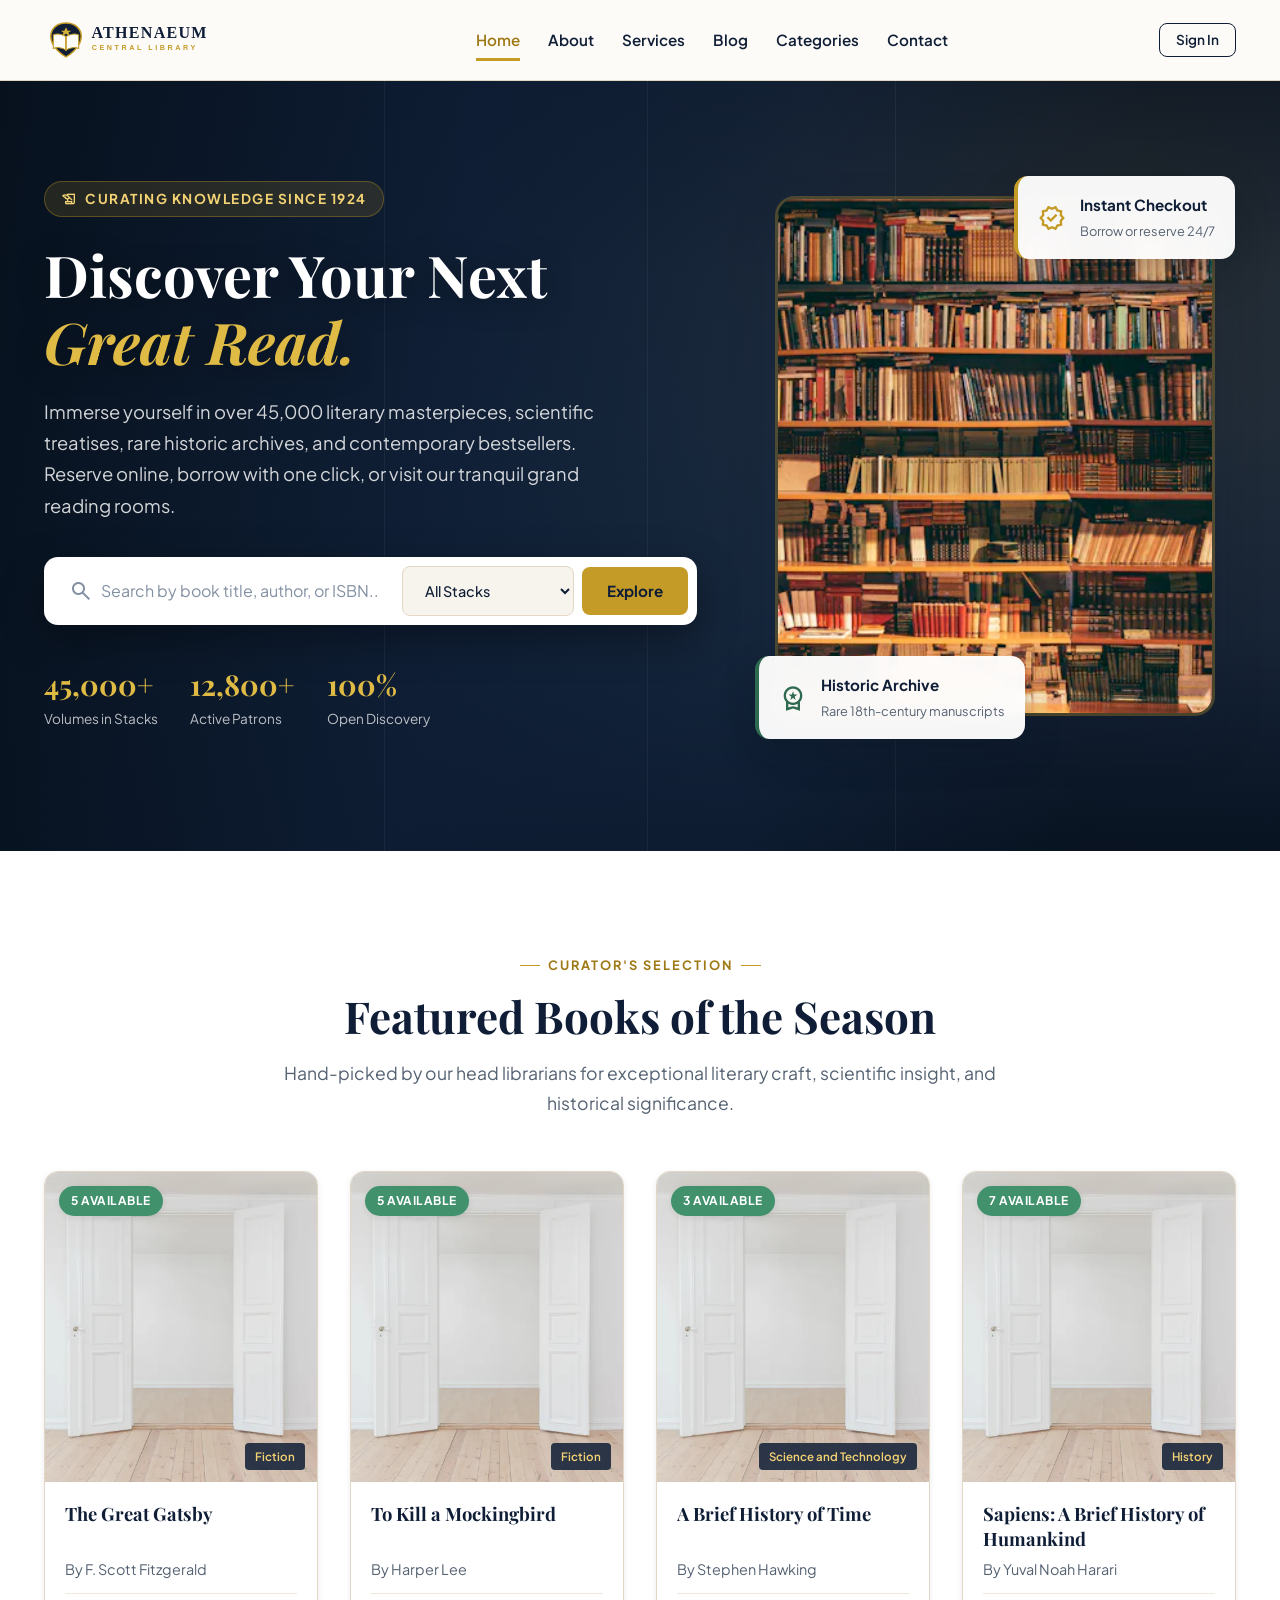
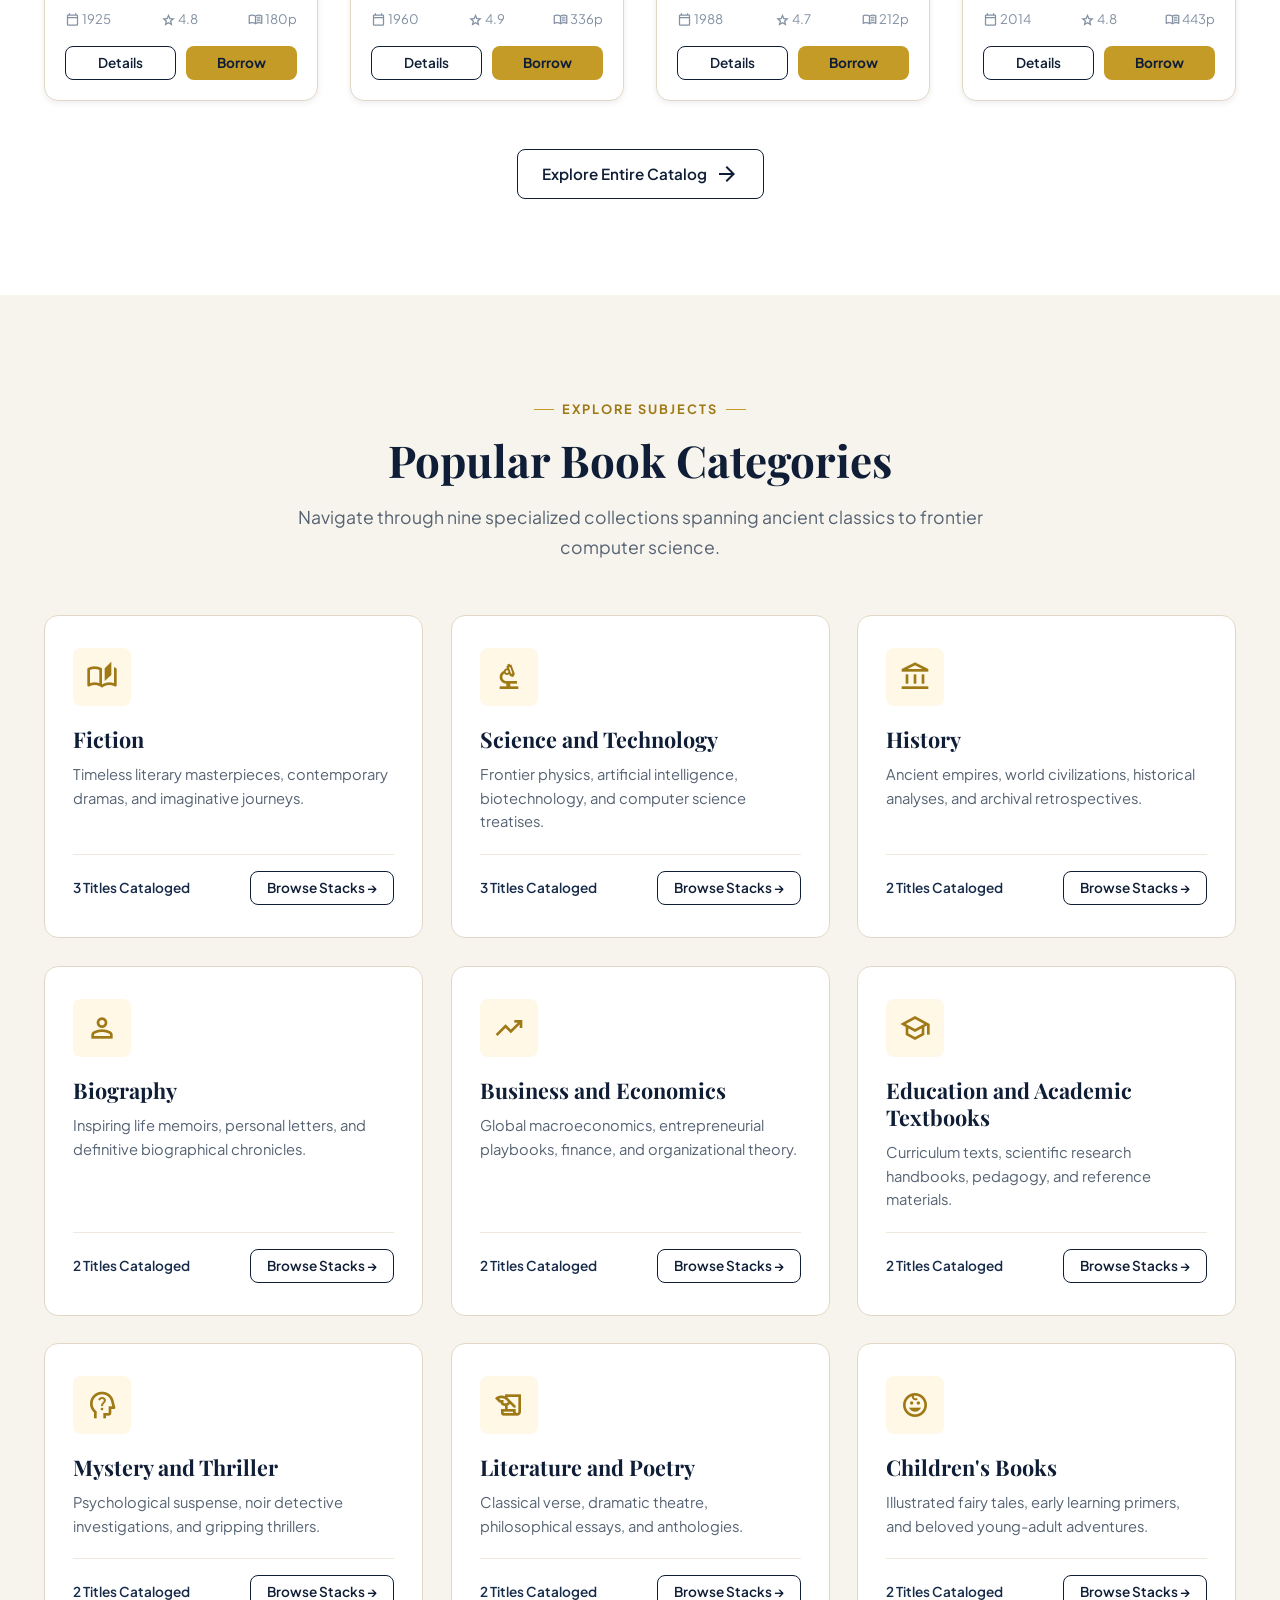
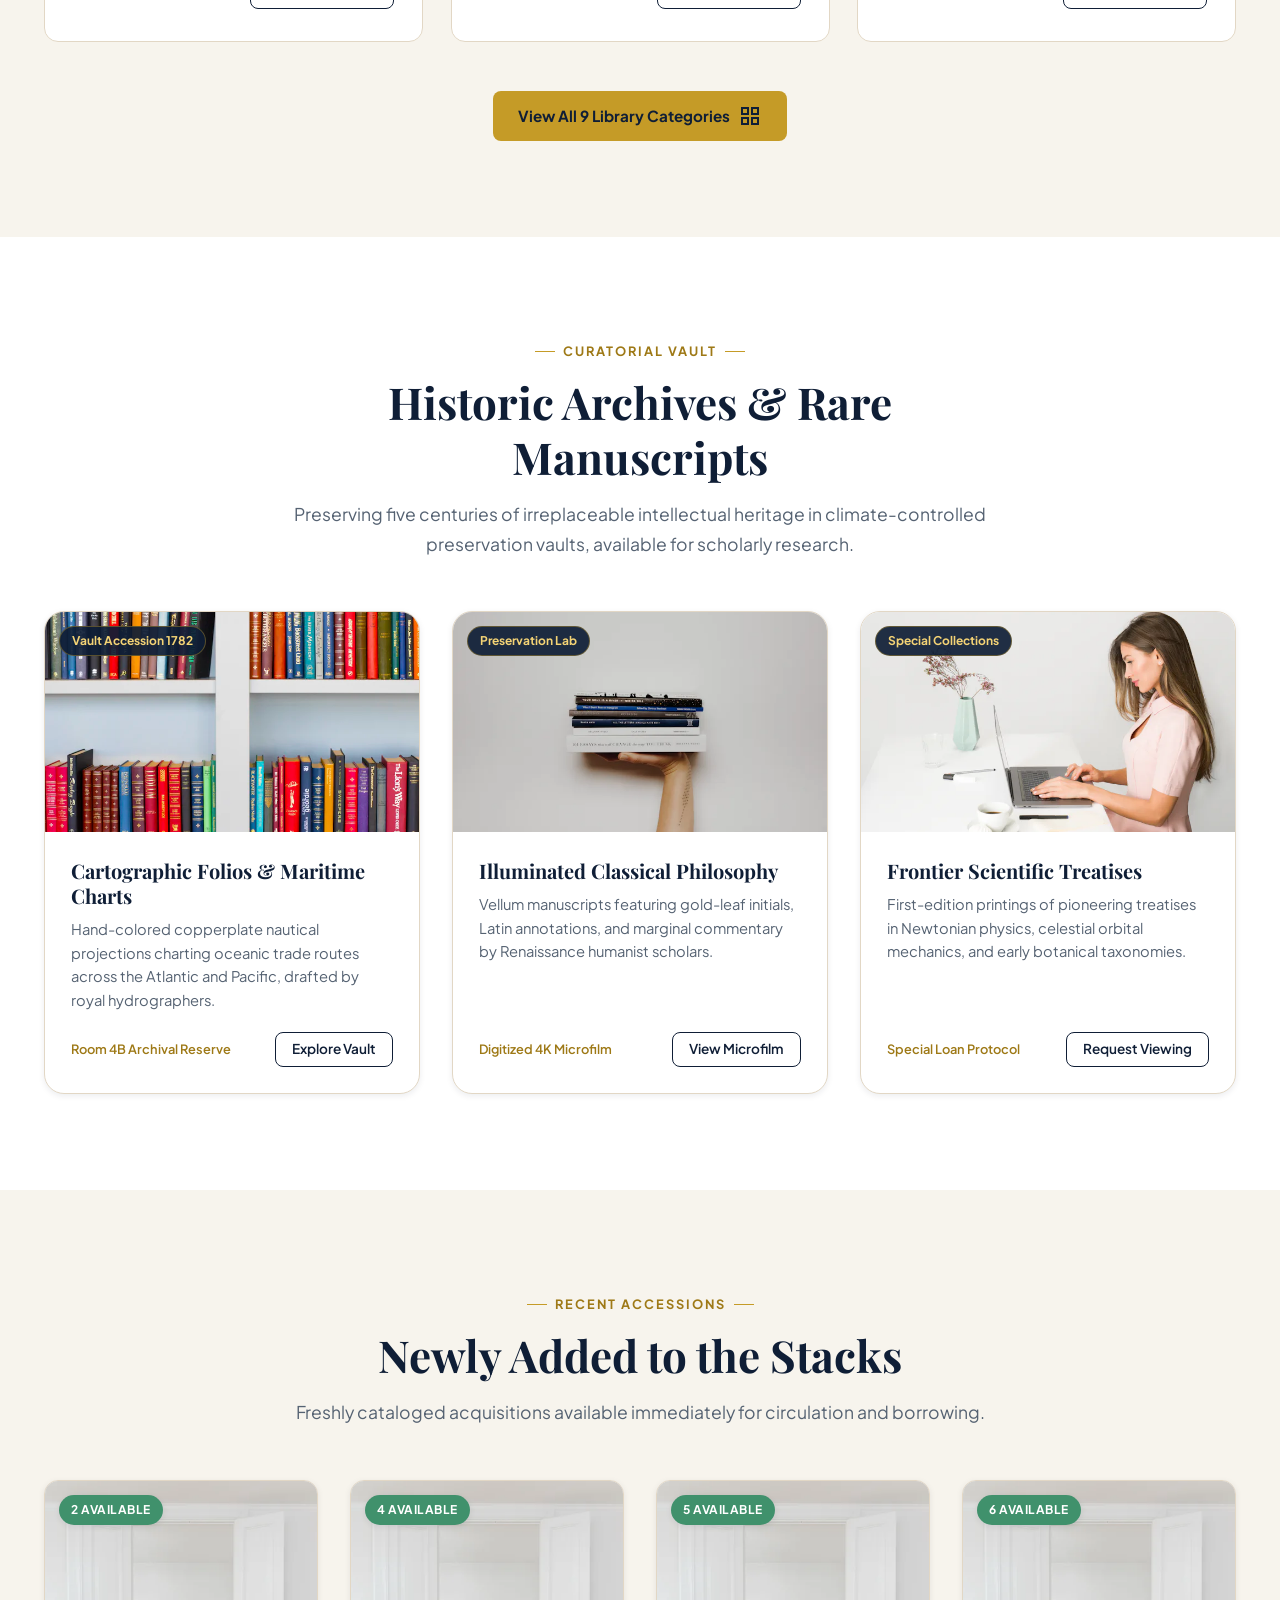
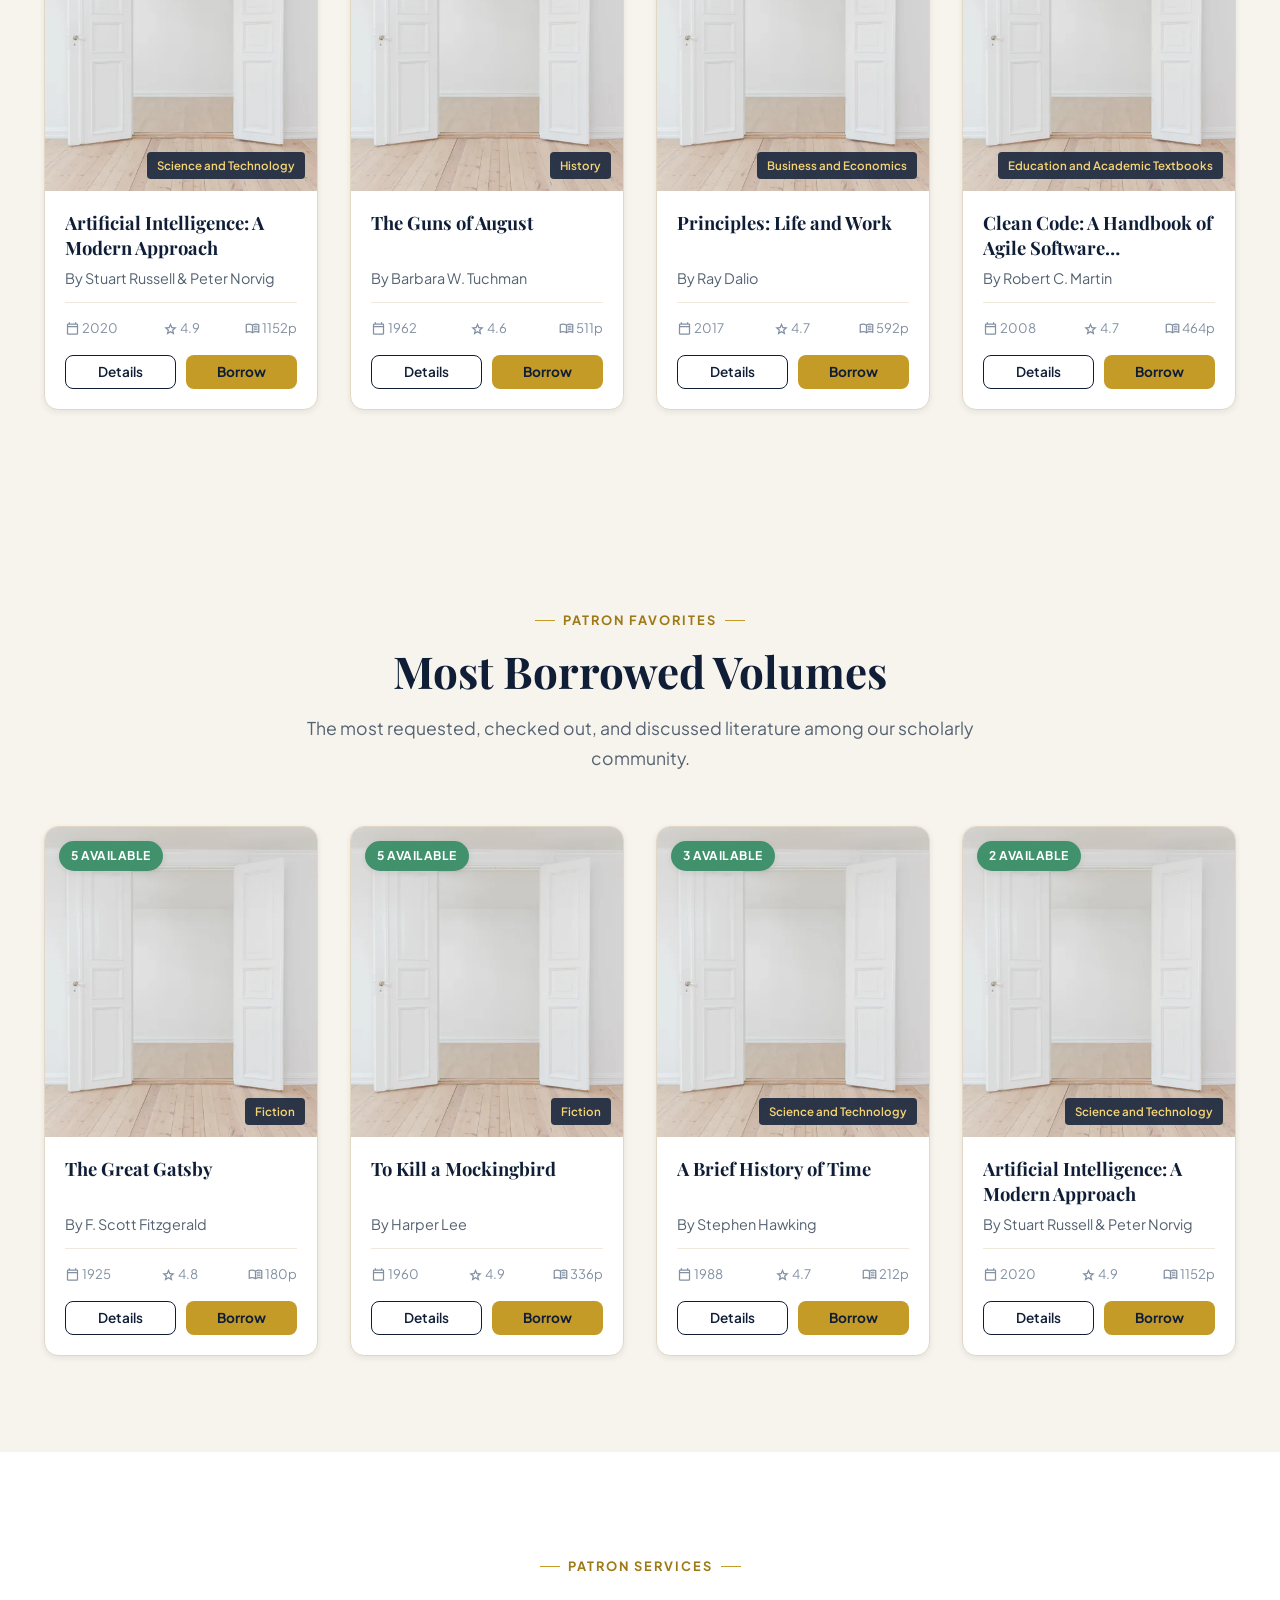
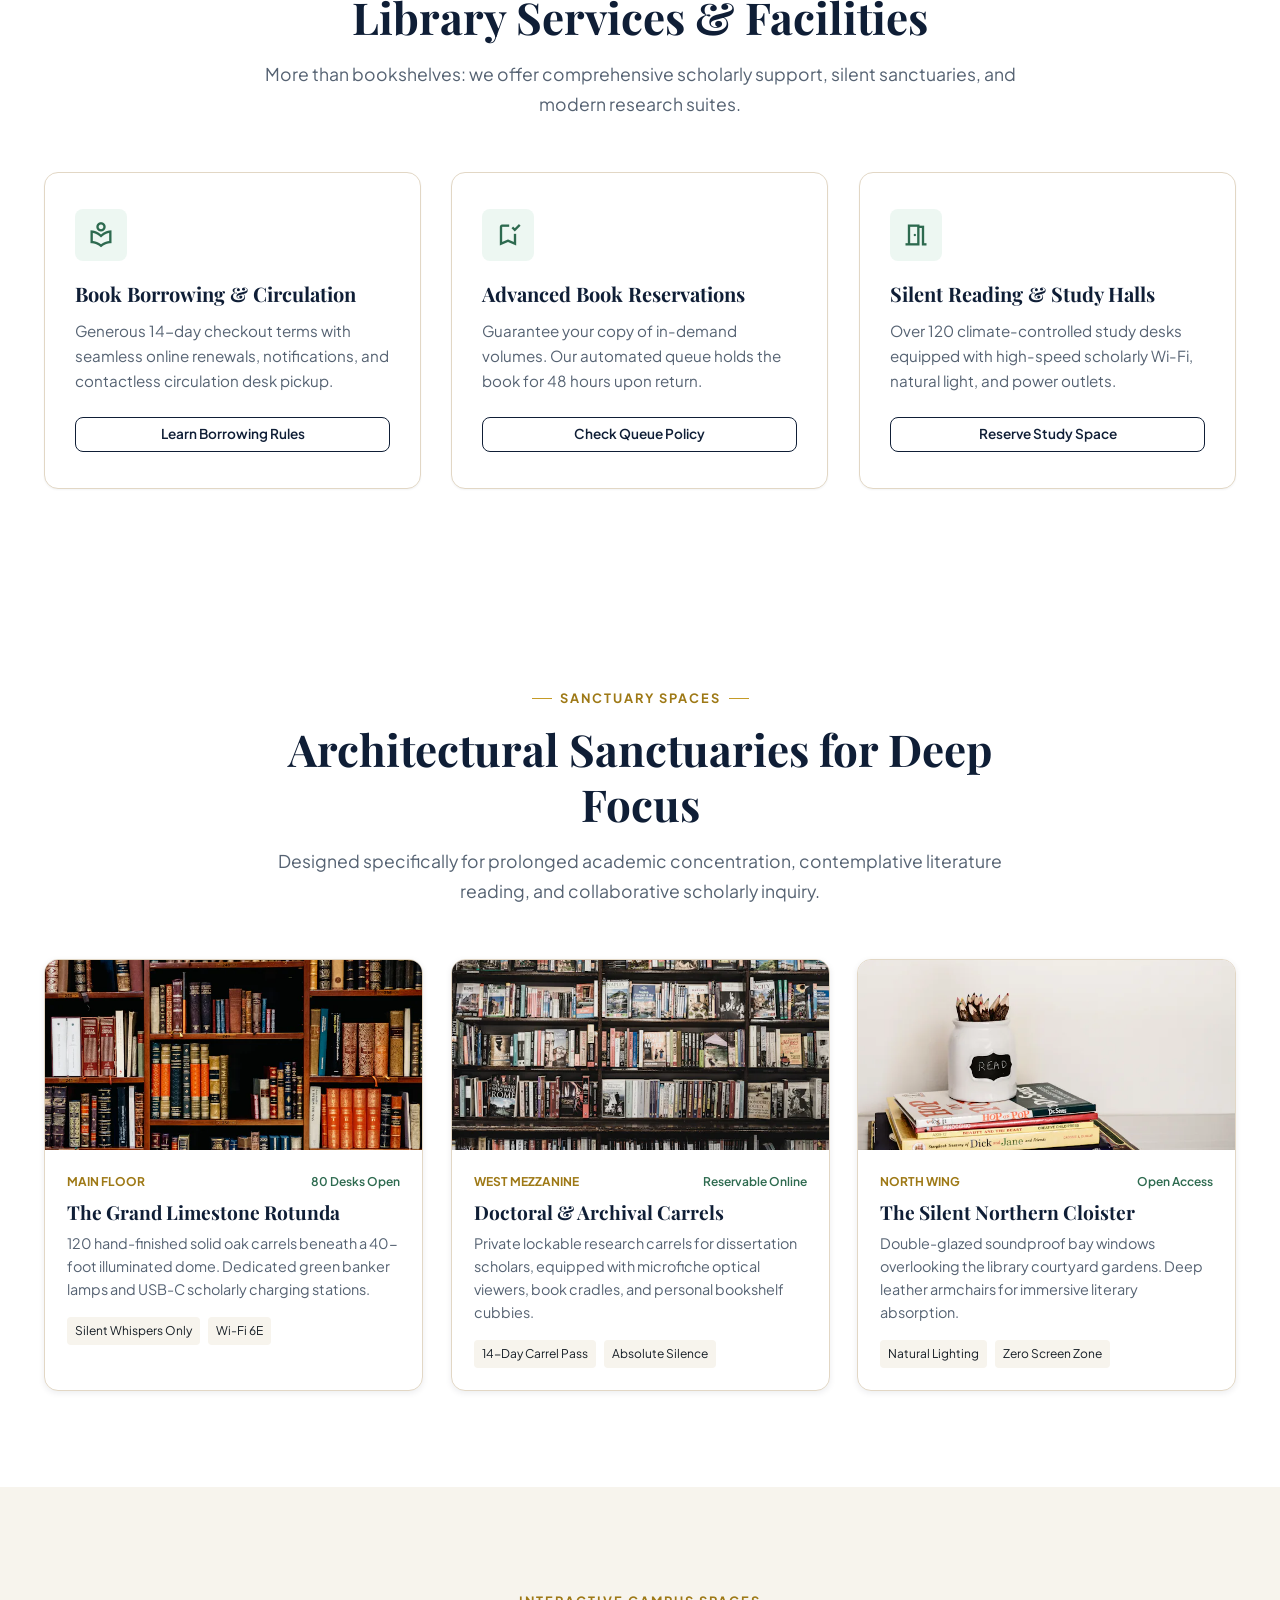
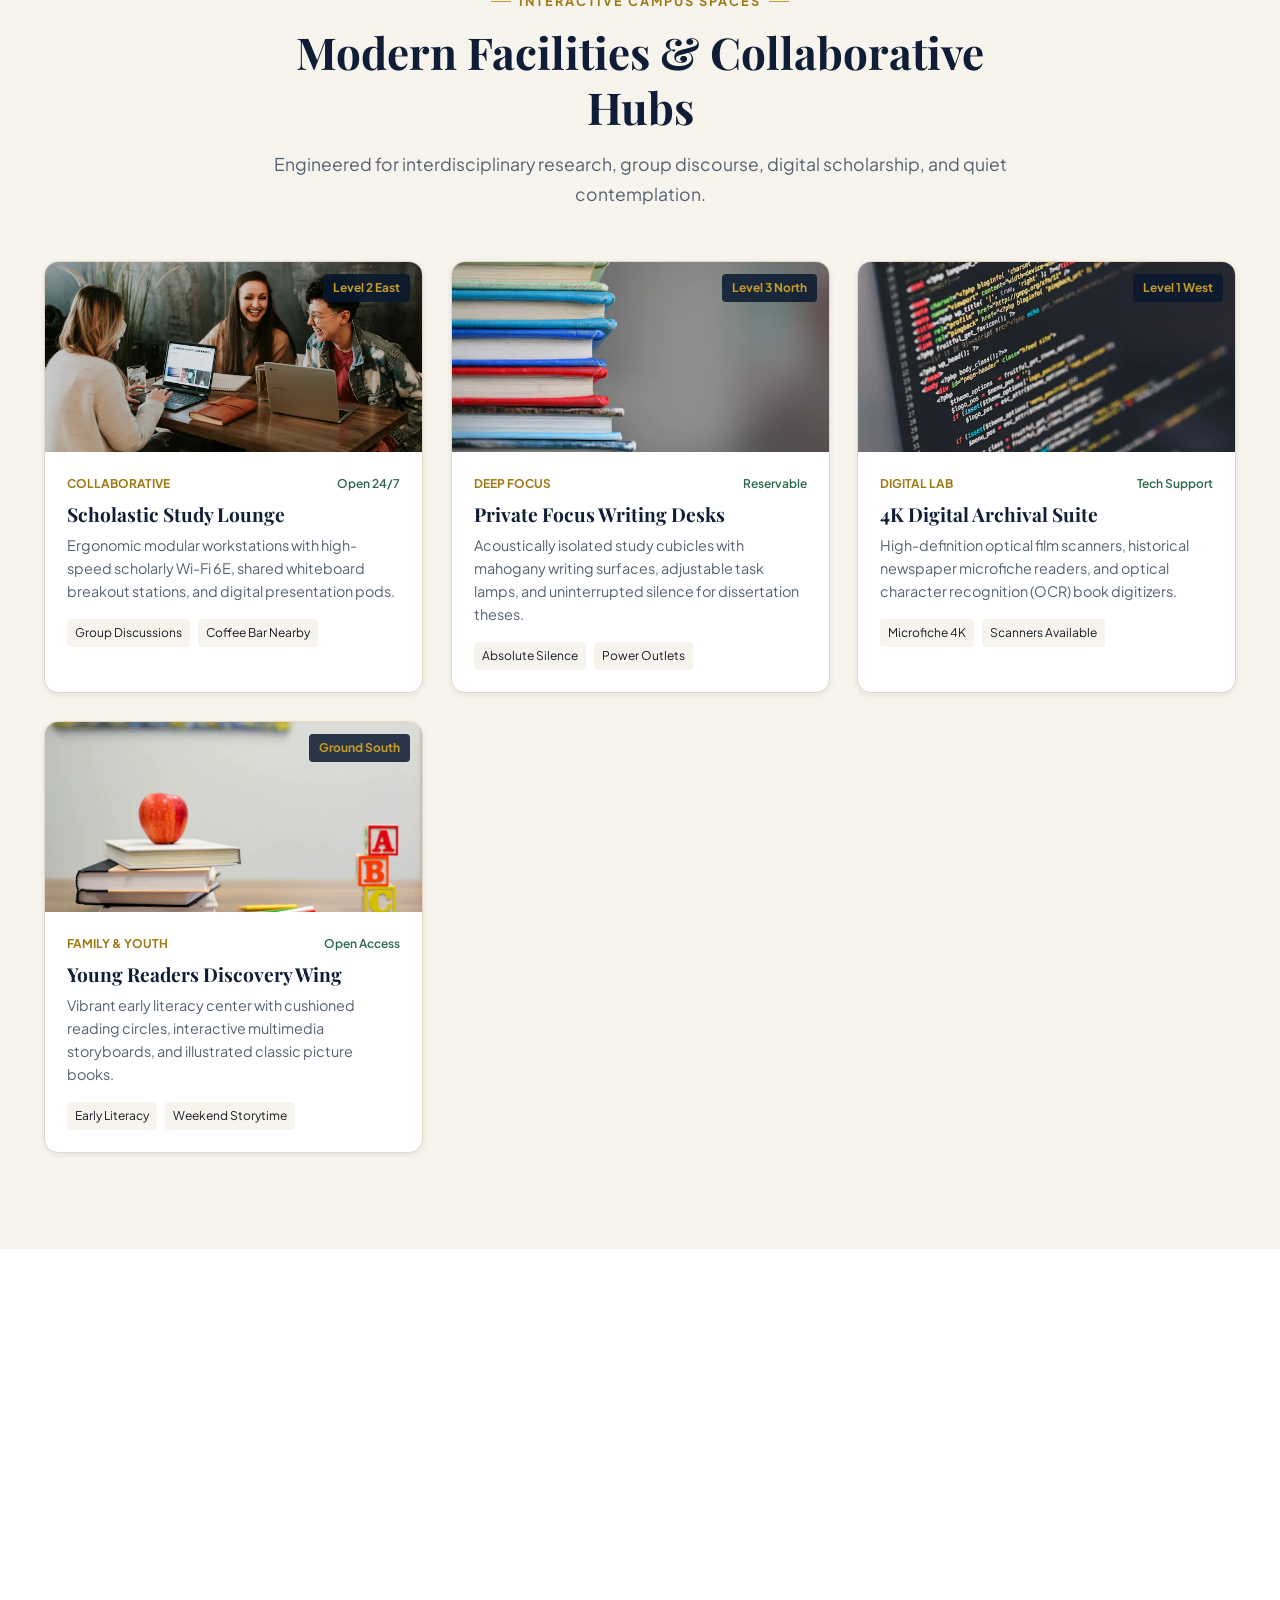
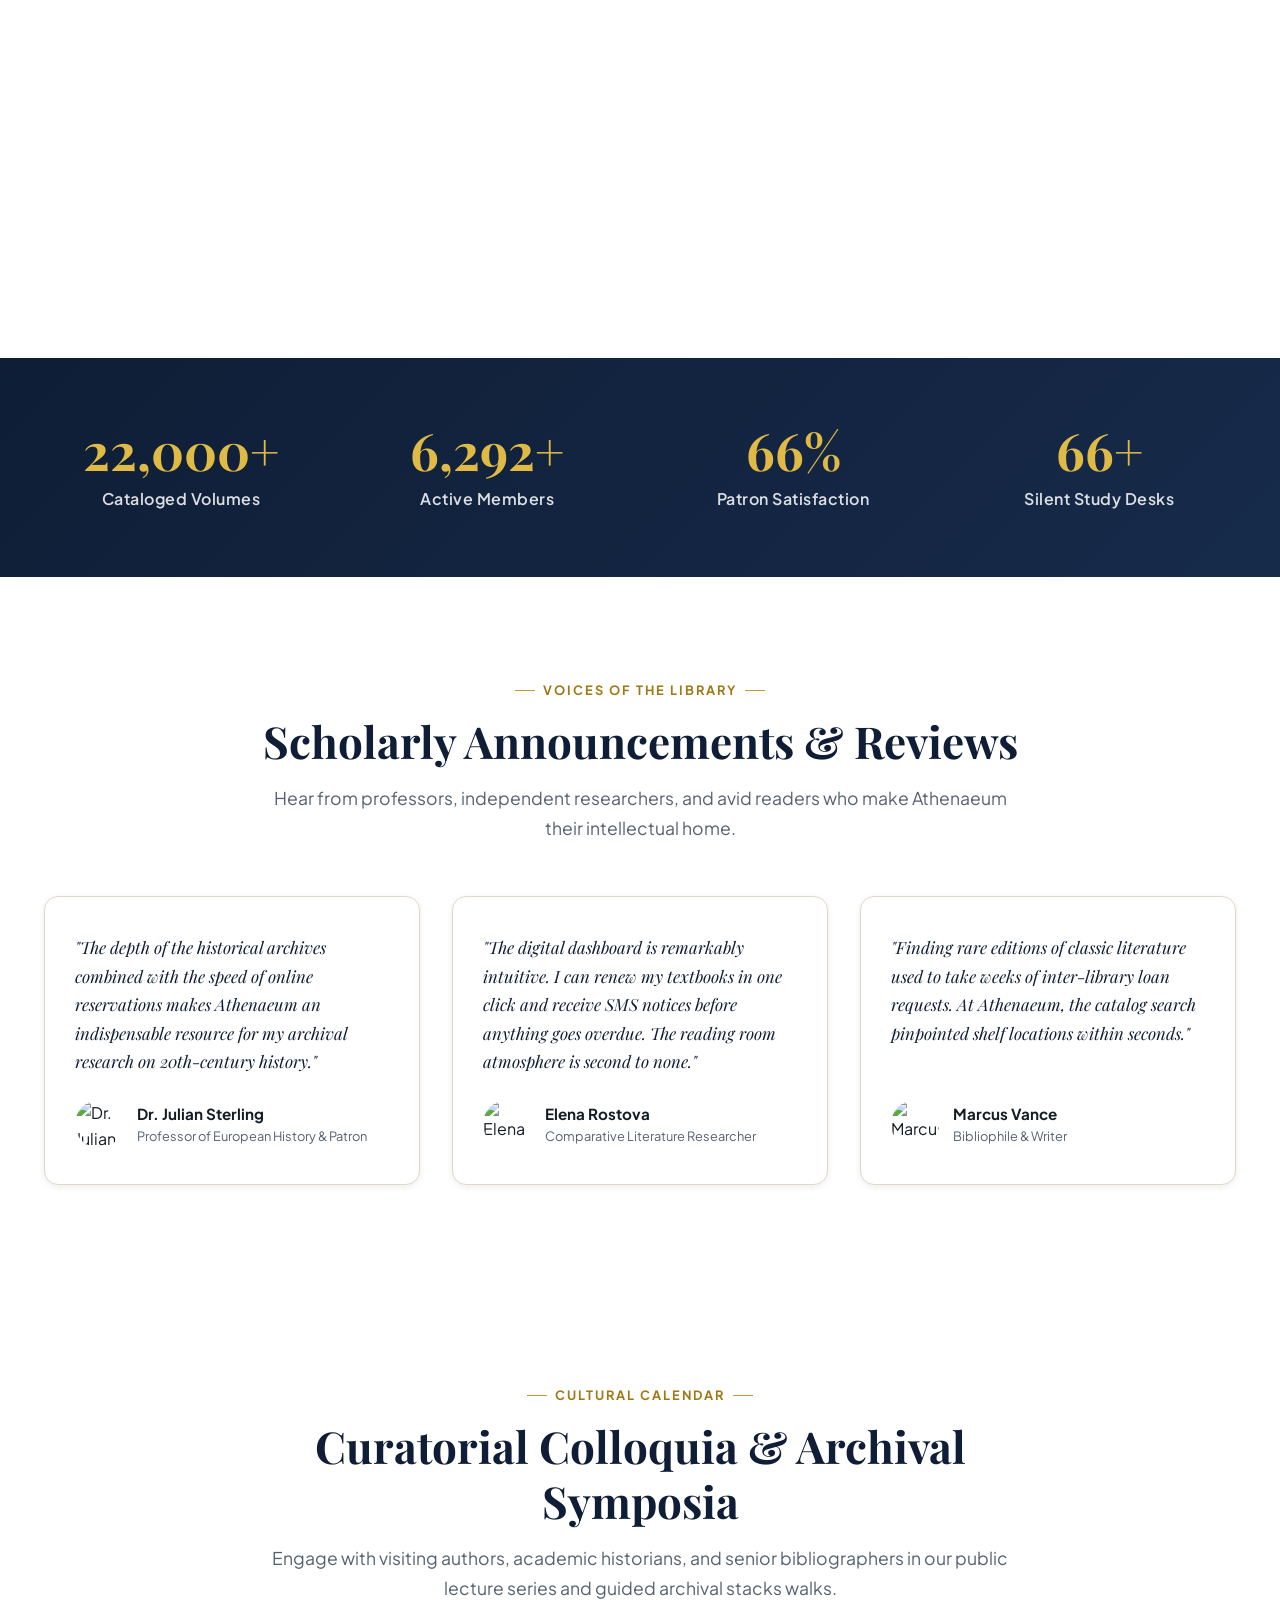
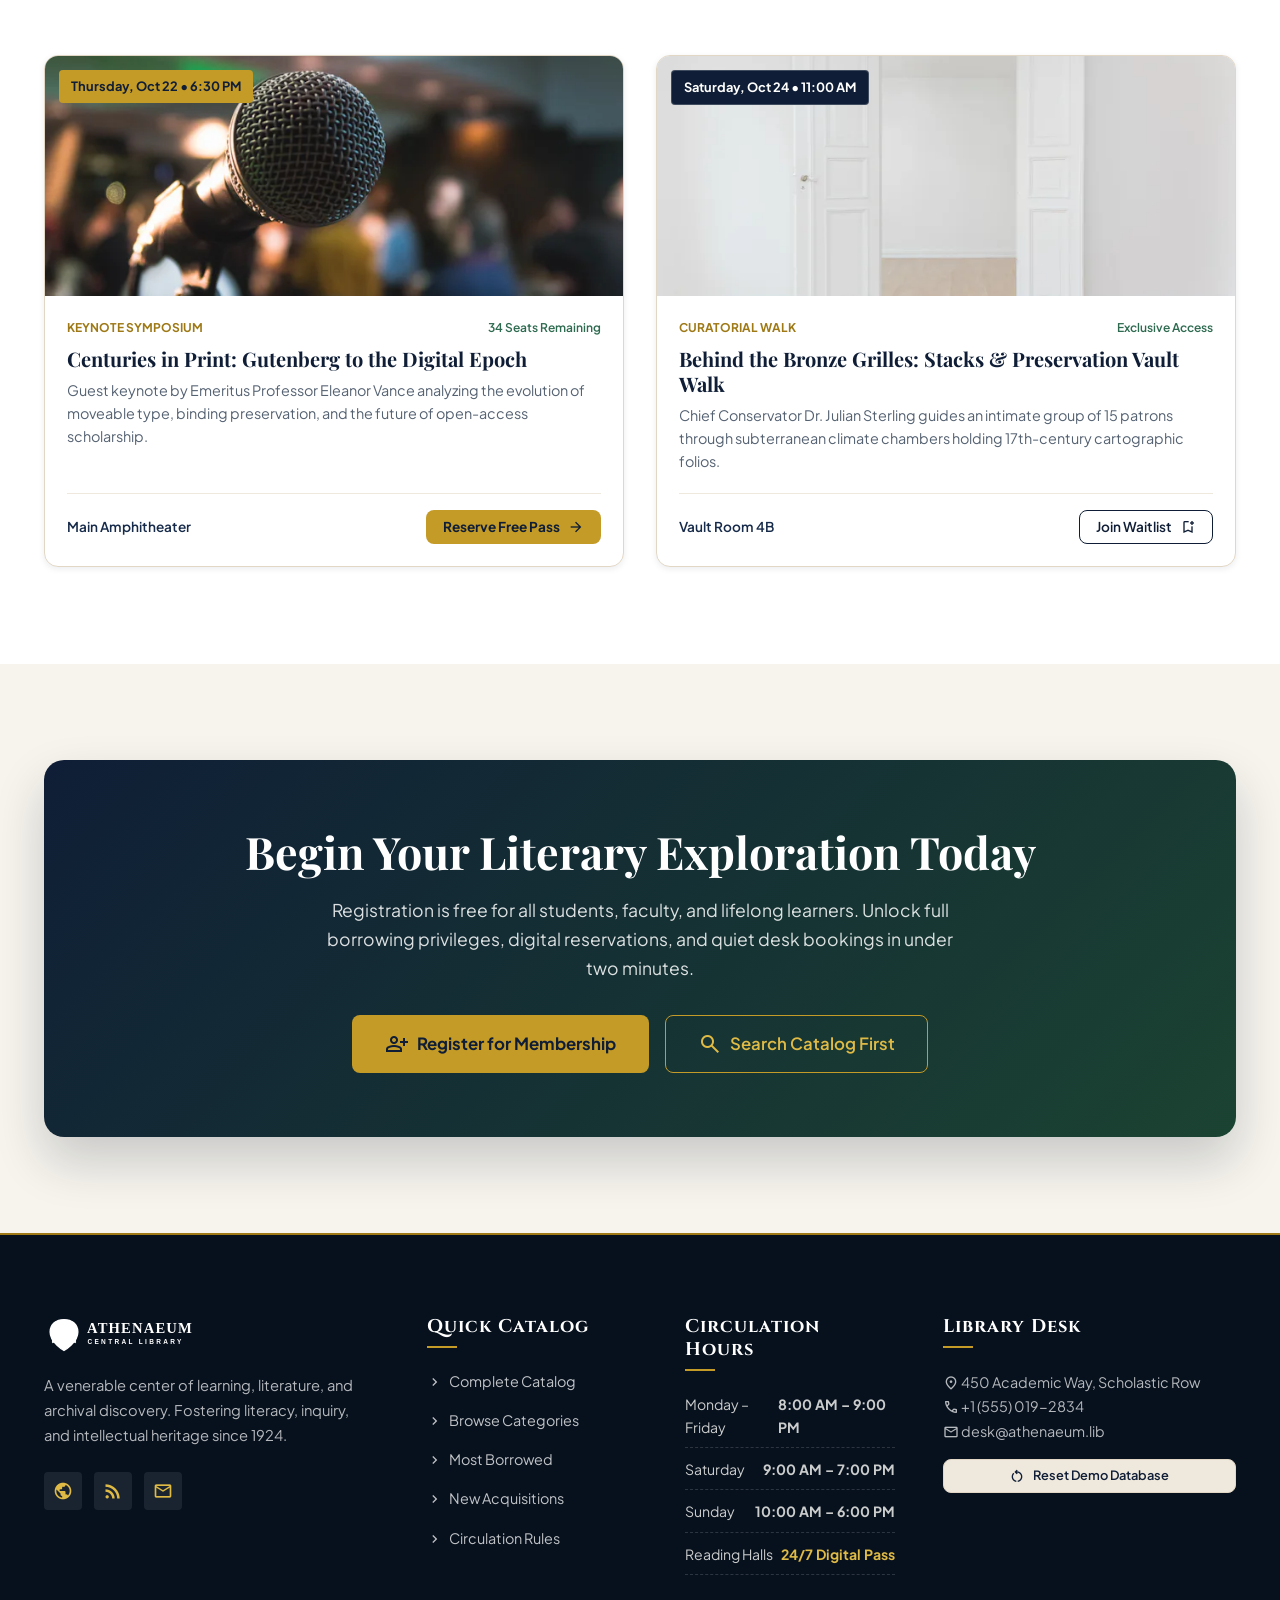
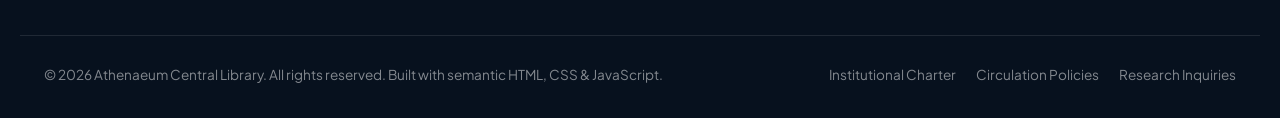
==== commit 872f7f38: "corrected header part" ====
--- a/index.html
+++ b/index.html
@@ -23,10 +23,10 @@
       <!-- Desktop Navigation -->
       <nav class="nav-desktop" aria-label="Main Navigation">
         <a href="index.html" class="nav-link active">Home</a>
-        <a href="books.html" class="nav-link">Books Catalog</a>
+          <a href="about.html" class="nav-link">About</a>
+           <a href="services.html" class="nav-link">Services</a>
+        <a href="books.html" class="nav-link">Blog</a>
         <a href="categories.html" class="nav-link">Categories</a>
-        <a href="services.html" class="nav-link">Services</a>
-        <a href="about.html" class="nav-link">About Us</a>
         <a href="contact.html" class="nav-link">Contact</a>
       </nav>
 
@@ -55,10 +55,10 @@
     </div>
     <ul class="mobile-nav-links">
       <li><a href="index.html" class="active"><span class="material-symbols-outlined">home</span> Home</a></li>
-      <li><a href="books.html"><span class="material-symbols-outlined">menu_book</span> Books Catalog</a></li>
+      <li><a href="about.html"><span class="material-symbols-outlined">info</span> About</a></li>
+            <li><a href="services.html"><span class="material-symbols-outlined">room_service</span>Services</a></li>
+      <li><a href="books.html"><span class="material-symbols-outlined">menu_book</span> Blog</a></li>
       <li><a href="categories.html"><span class="material-symbols-outlined">category</span> Categories</a></li>
-      <li><a href="services.html"><span class="material-symbols-outlined">room_service</span> Services</a></li>
-      <li><a href="about.html"><span class="material-symbols-outlined">info</span> About Us</a></li>
       <li><a href="contact.html"><span class="material-symbols-outlined">mail</span> Contact</a></li>
     </ul>
     <div id="mobileAuthContainer"></div>
--- a/assets/css/style.css
+++ b/assets/css/style.css
@@ -1539,6 +1539,9 @@
    320px, 375px, 425px, 768px, 1024px, 1440px, 1920px
    ========================================================================== */
 
+ 
+
+
 @media (max-width: 1024px) {
   .hero-grid {
     grid-template-columns: 1fr;
@@ -1558,6 +1561,7 @@
   .header-actions .btn-desktop {
     display: none;
   }
+
   .btn-mobile-toggle {
     display: block;
   }
@@ -1613,6 +1617,25 @@
   }
   .cta-banner {
     padding: 40px 20px;
+  }
+
+  .small-screen-issue {
+    grid-template-columns: repeat(1, 1fr) !important;
+  }
+
+  .btn-lg {
+    font-size: 10px;
+  }
+
+  .policy-table {
+    overflow-x: auto;
+  }
+
+  .policy-table-wrap {
+    overflow-x: auto !important; 
+  }
+  .not-displaying {
+    display: none;
   }
 }
 
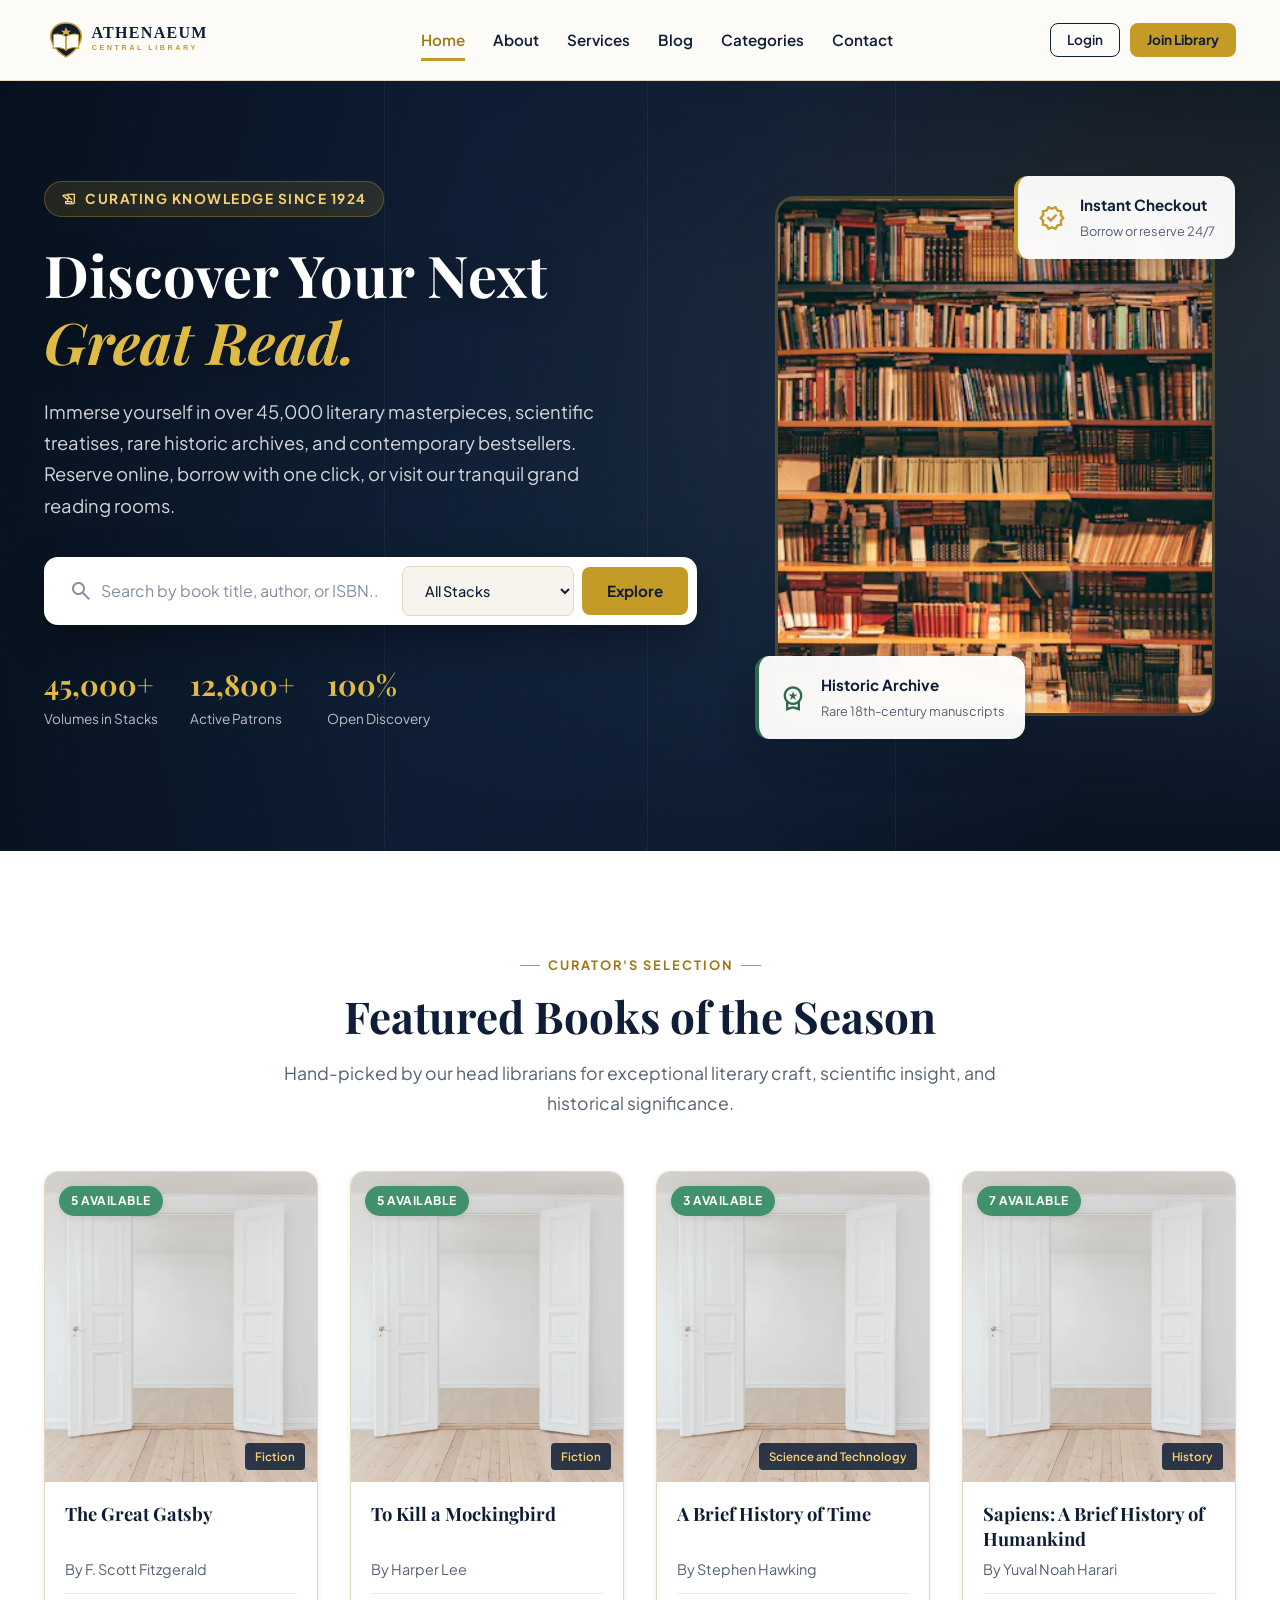
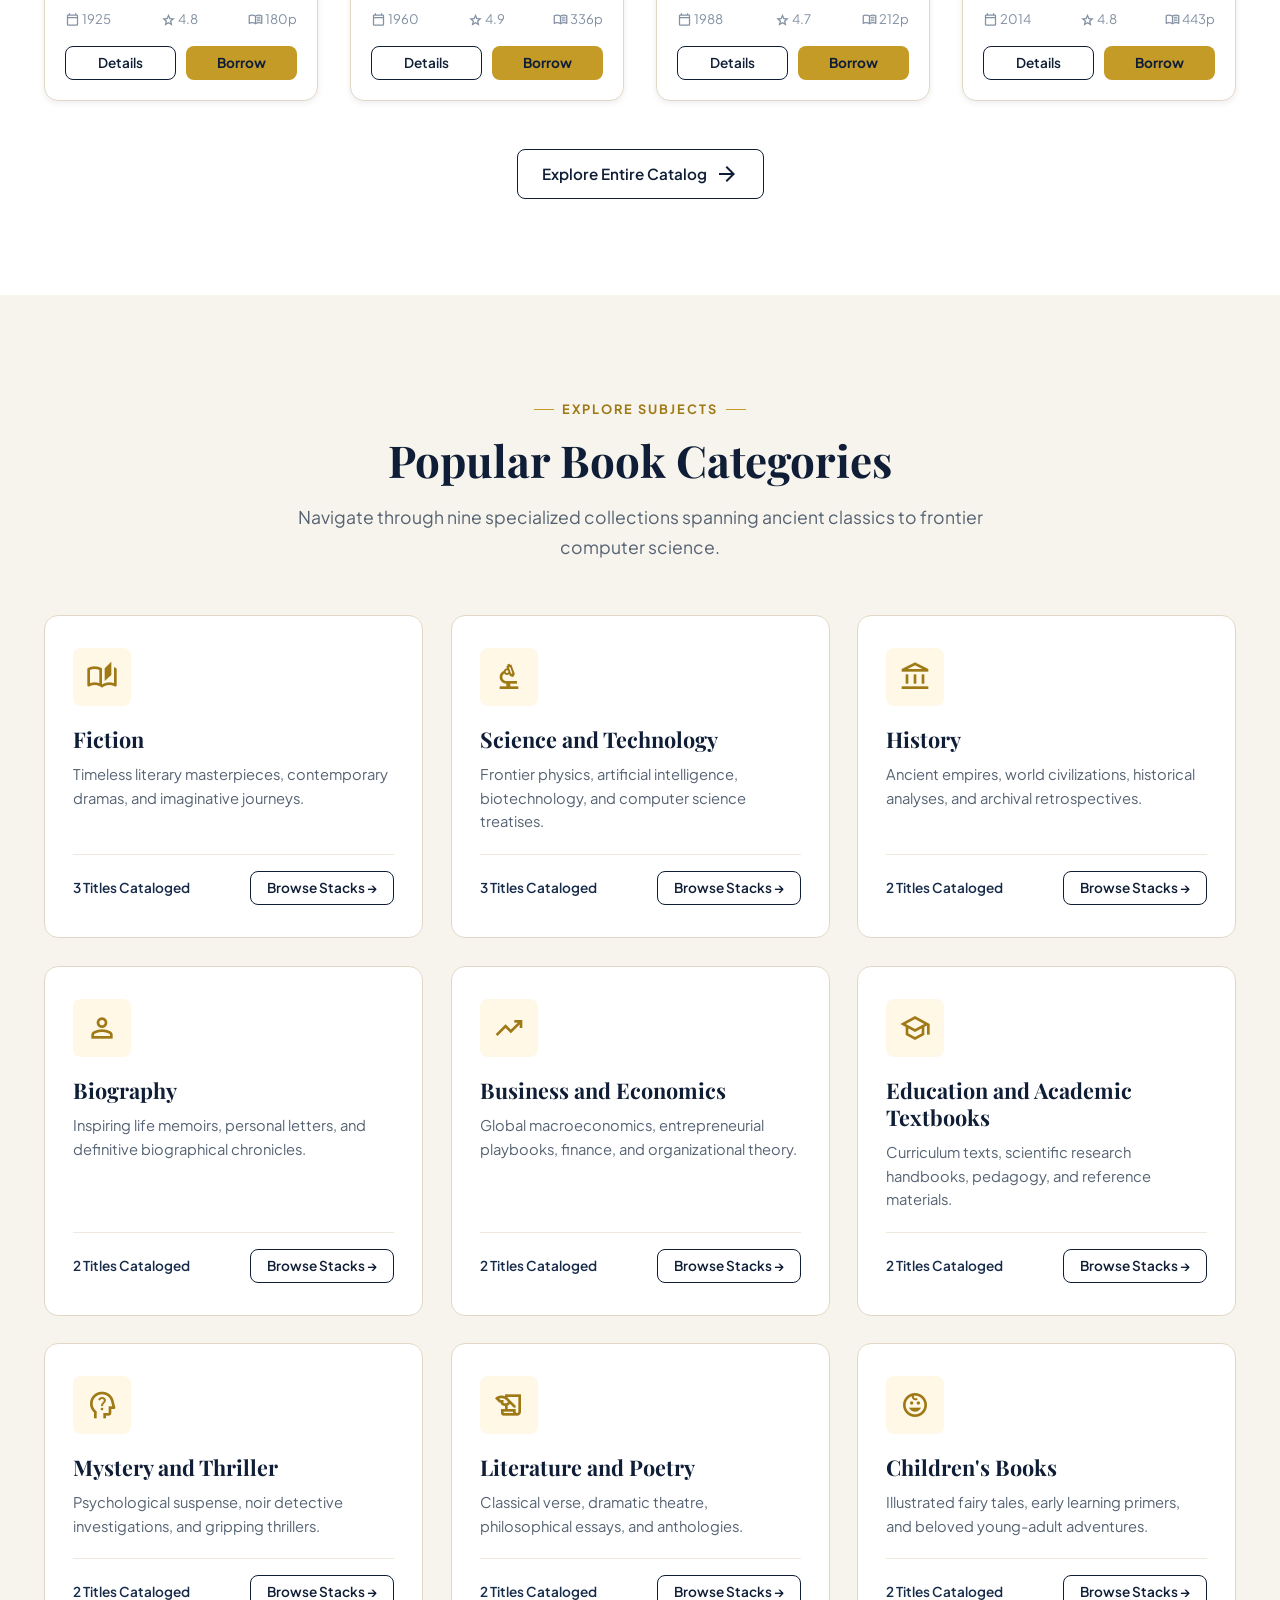
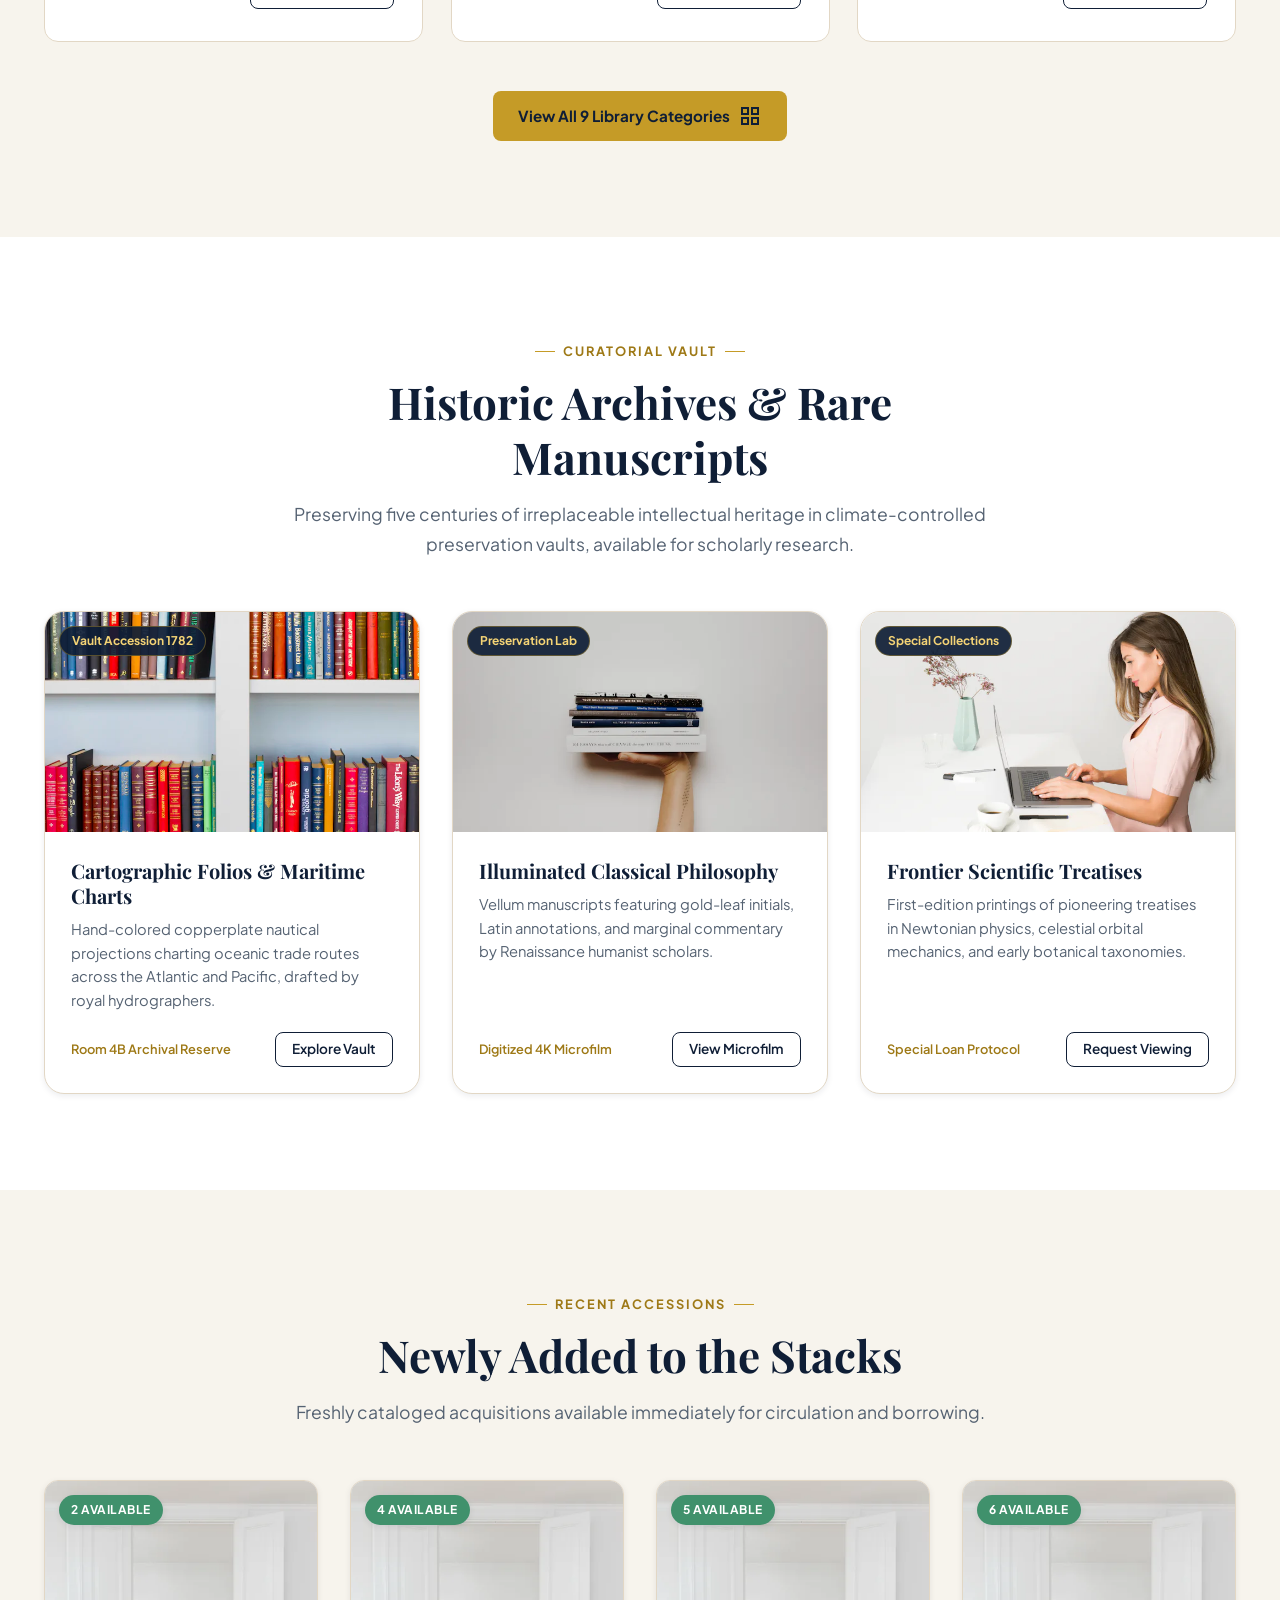
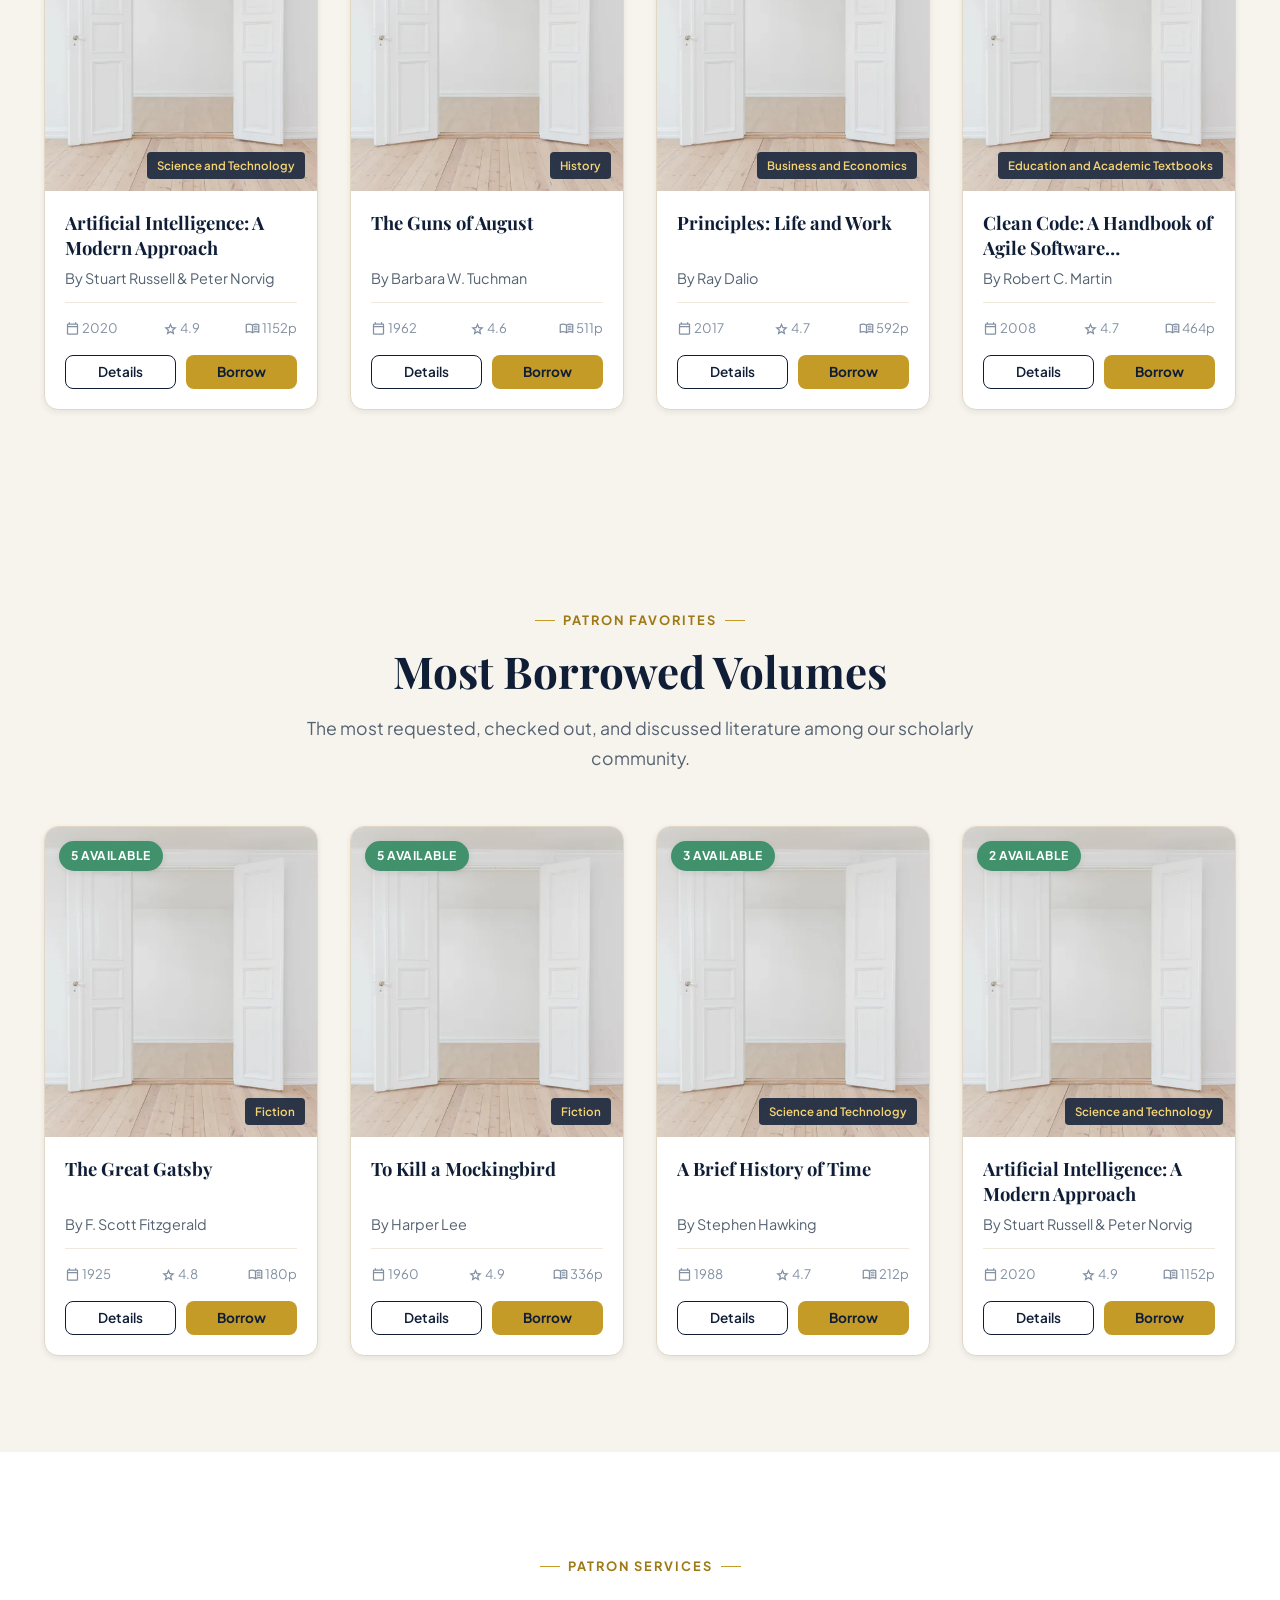
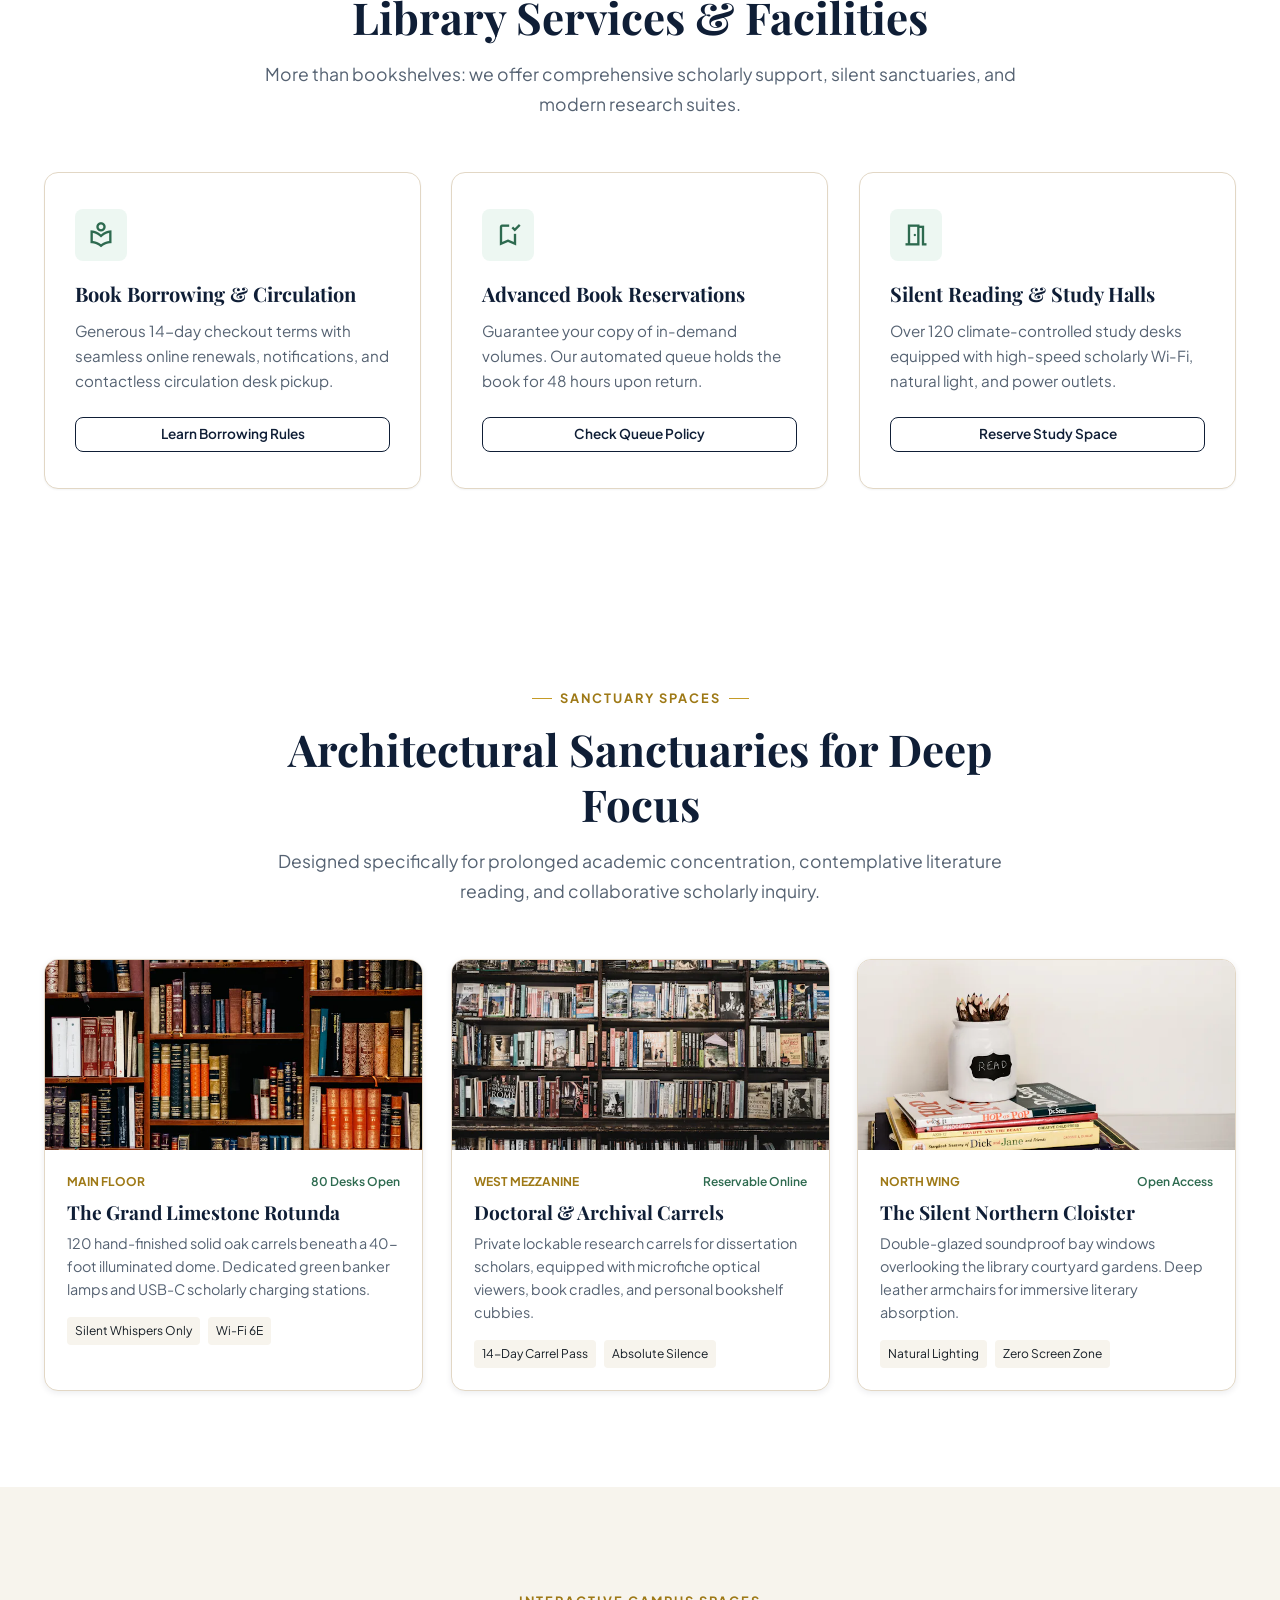
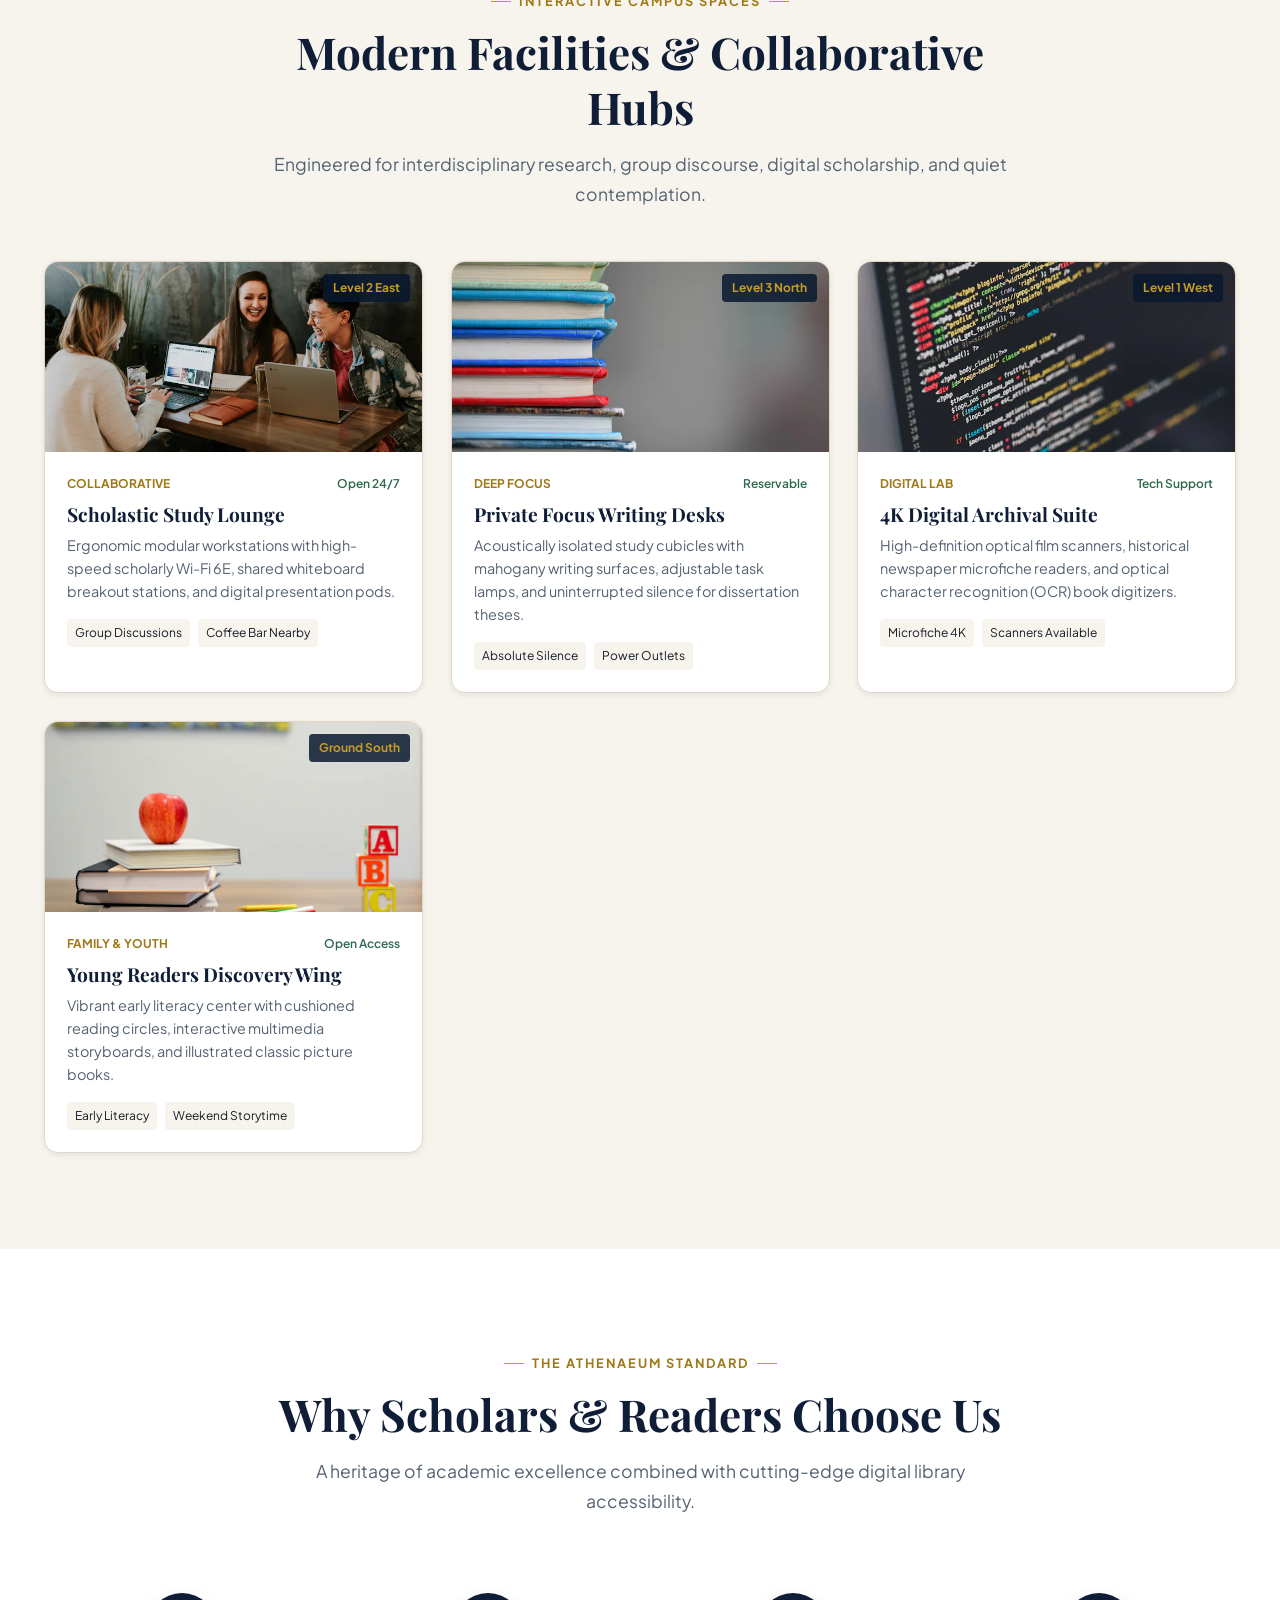
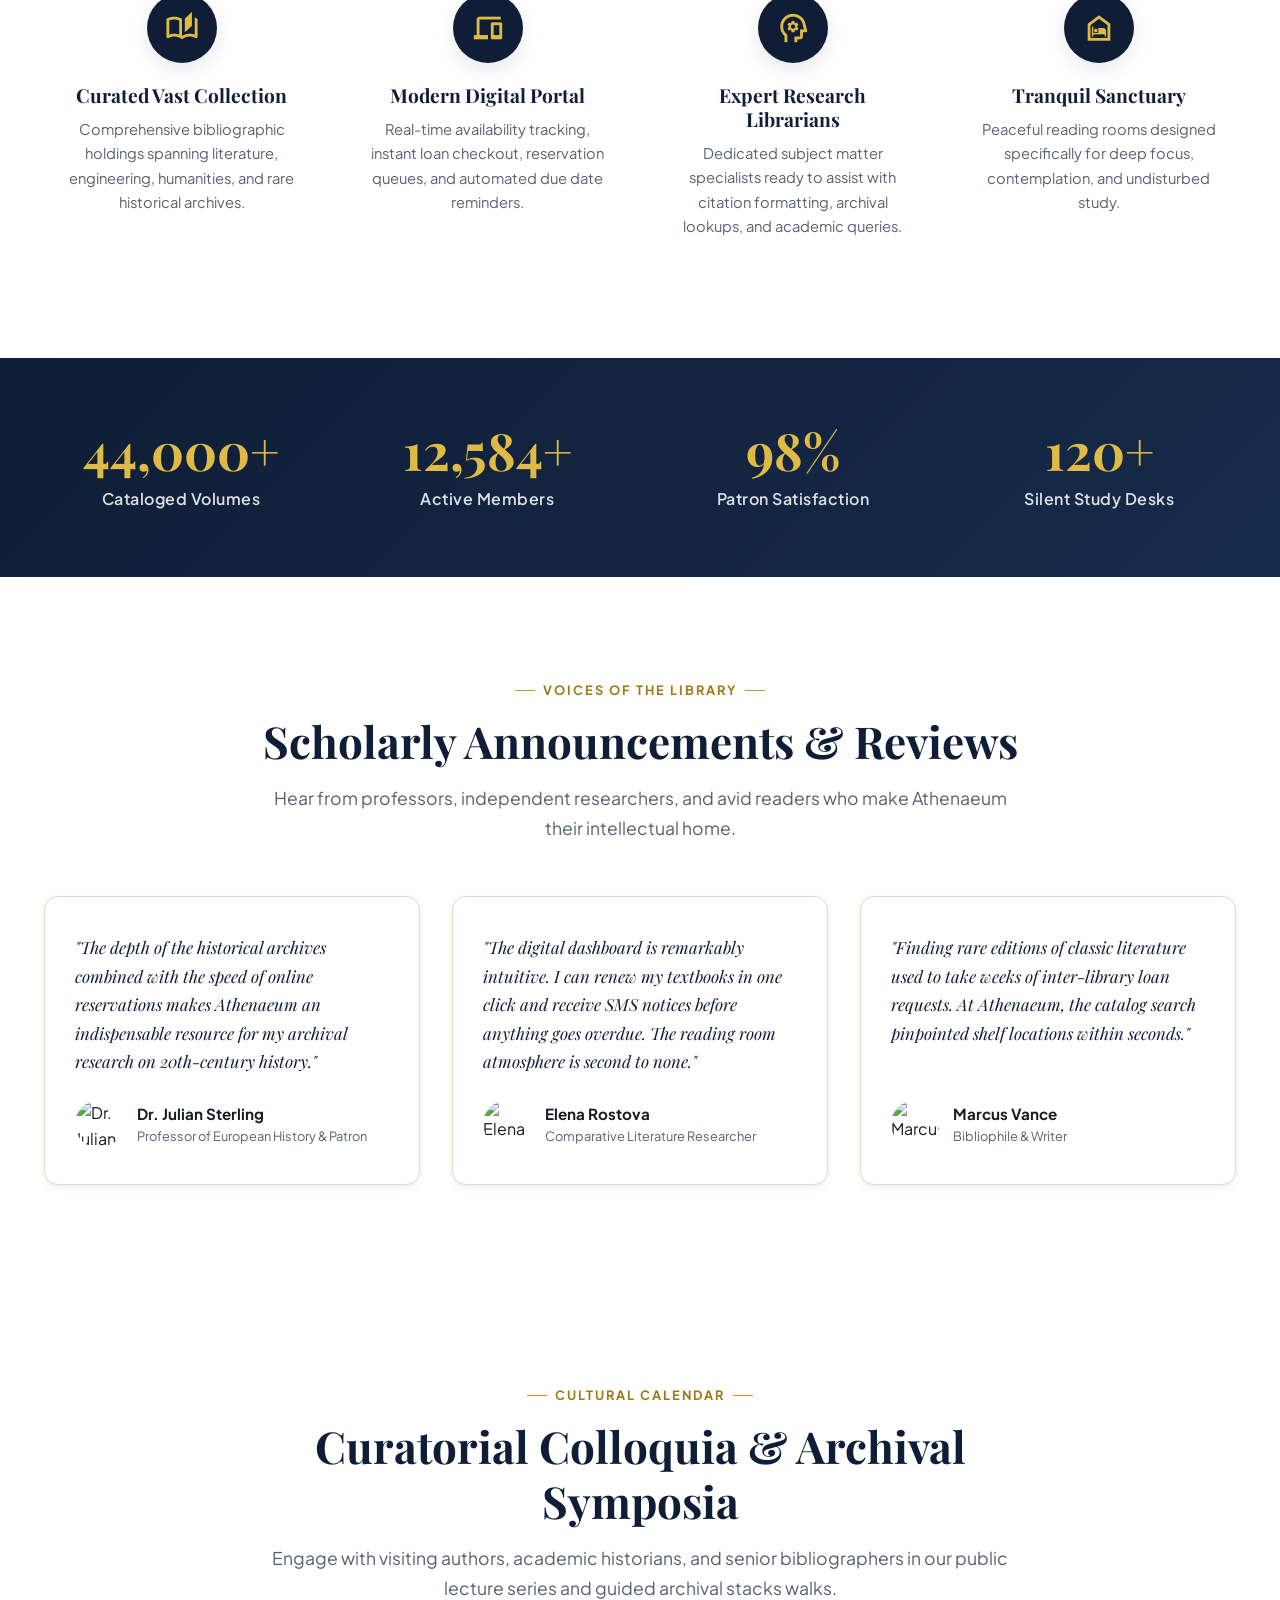
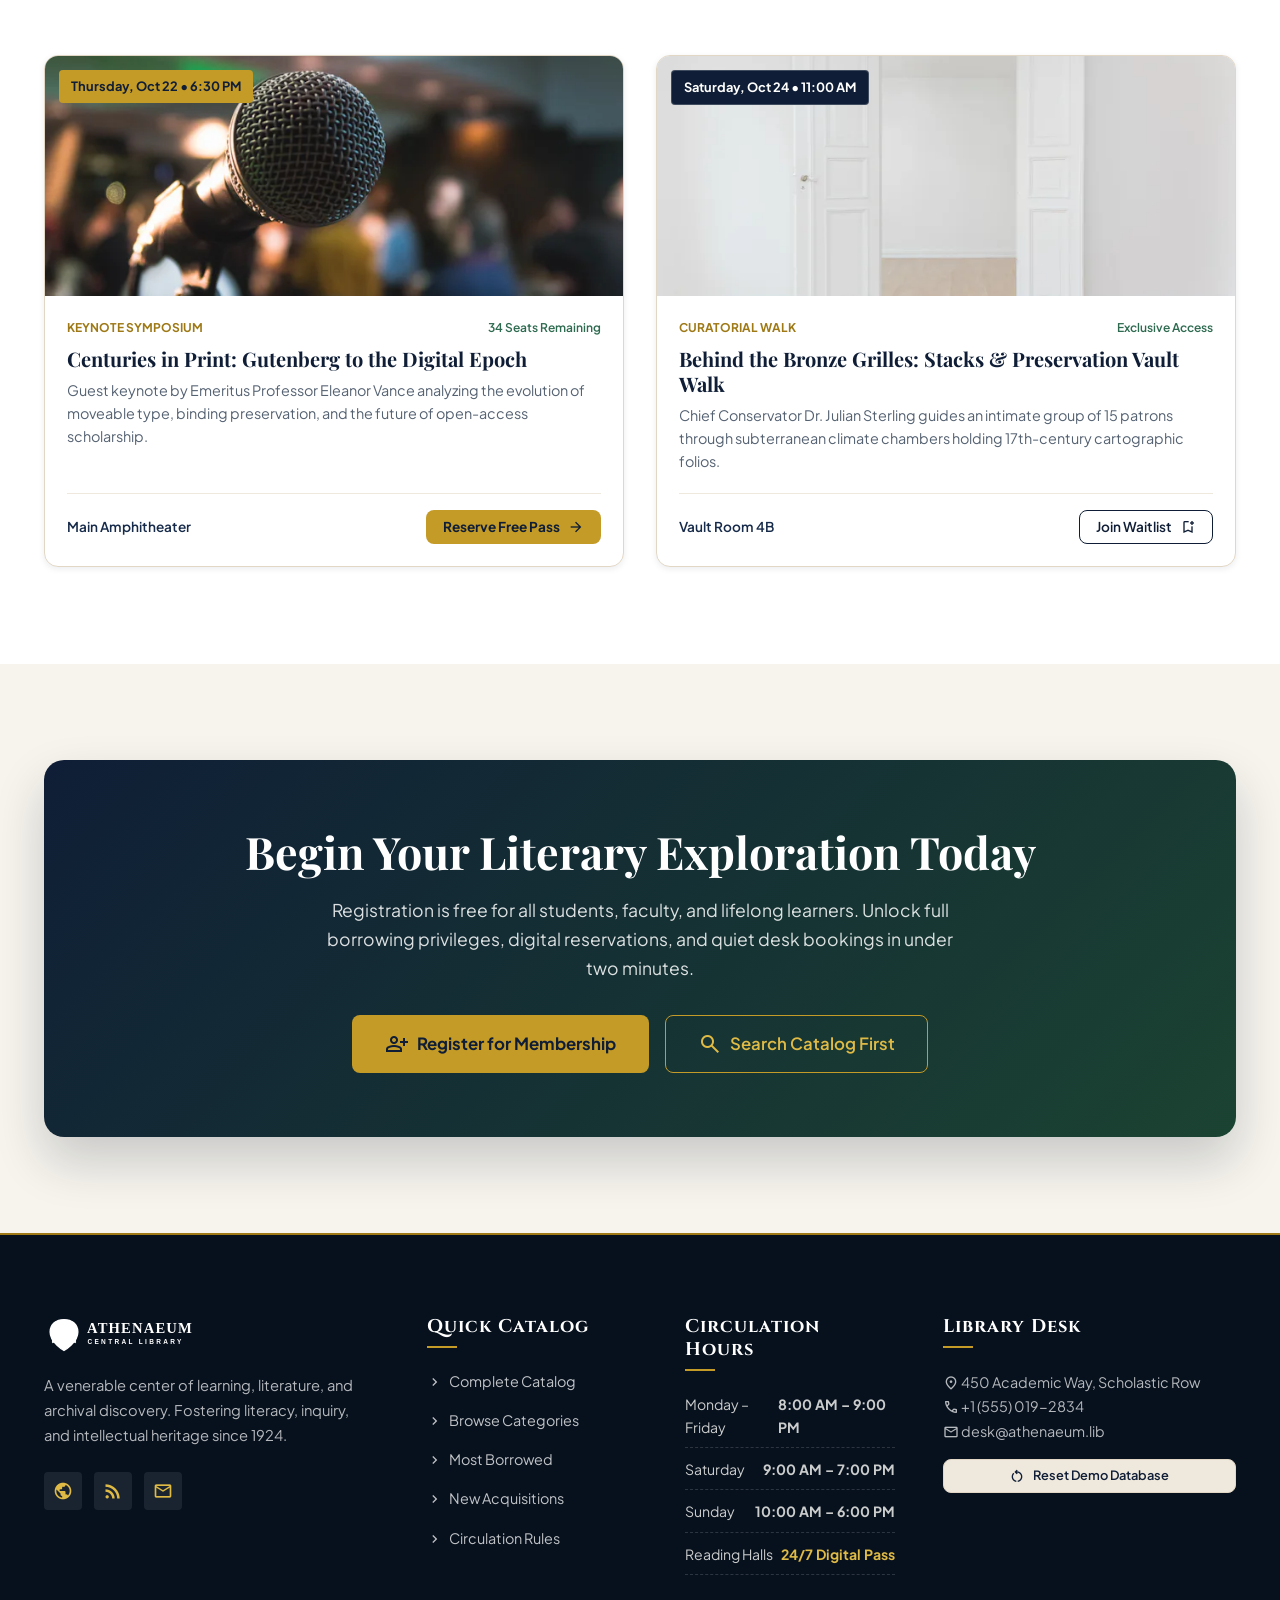
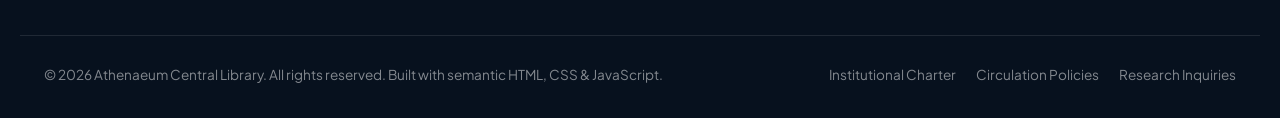
==== commit 940e2e0a: "added" ====
--- a/index.html
+++ b/index.html
@@ -34,7 +34,7 @@
       <div class="header-actions">
         <div id="navAuthContainer" style="display: flex; align-items: center; gap: 10px;">
           <!-- Dynamically populated by app.js: Login/Join or Dashboard Button -->
-          <a href="login.html" class="btn btn-sm btn-outline">Sign In</a>
+          <a href="login.html" class="btn btn-sm btn-outline">Login</a>
           <a href="register.html" class="btn btn-sm btn-gold">Join Library</a>
         </div>
         <button type="button" class="btn-mobile-toggle" id="mobileMenuToggle" aria-label="Open mobile navigation menu">
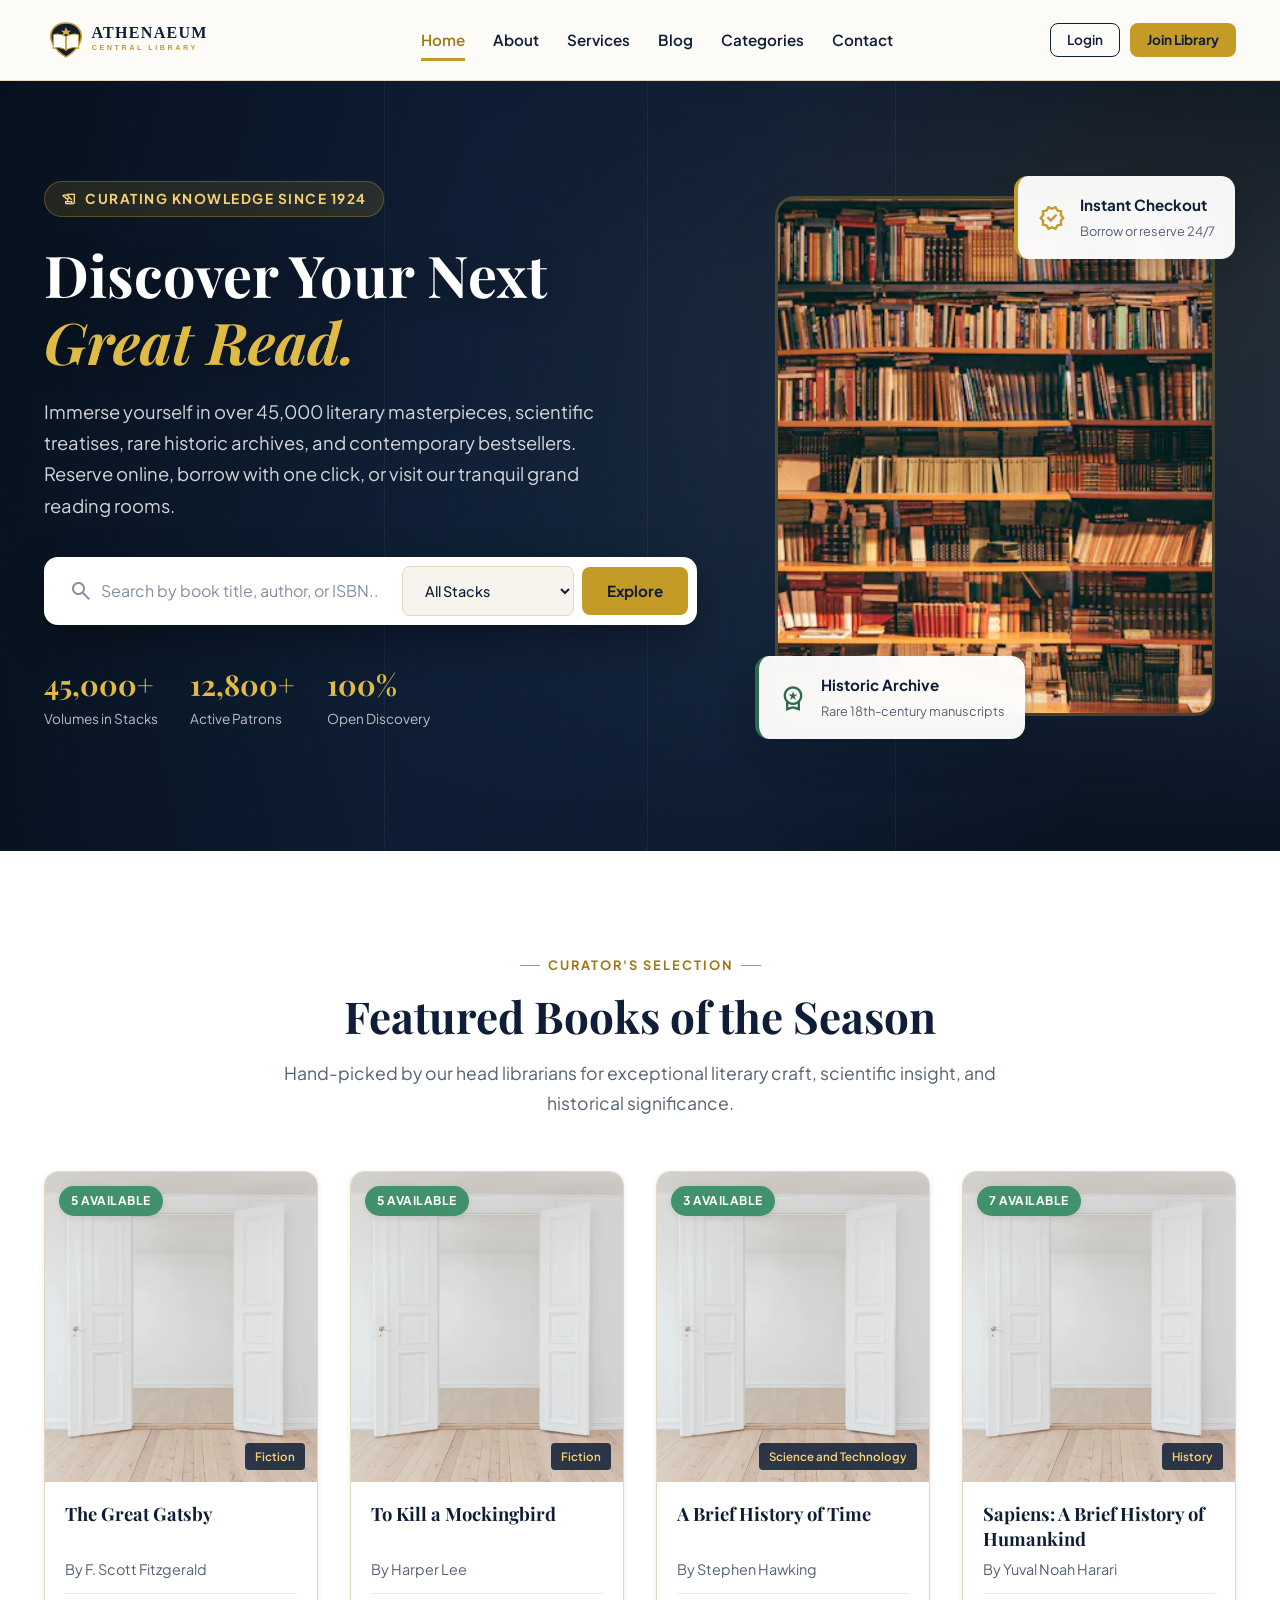
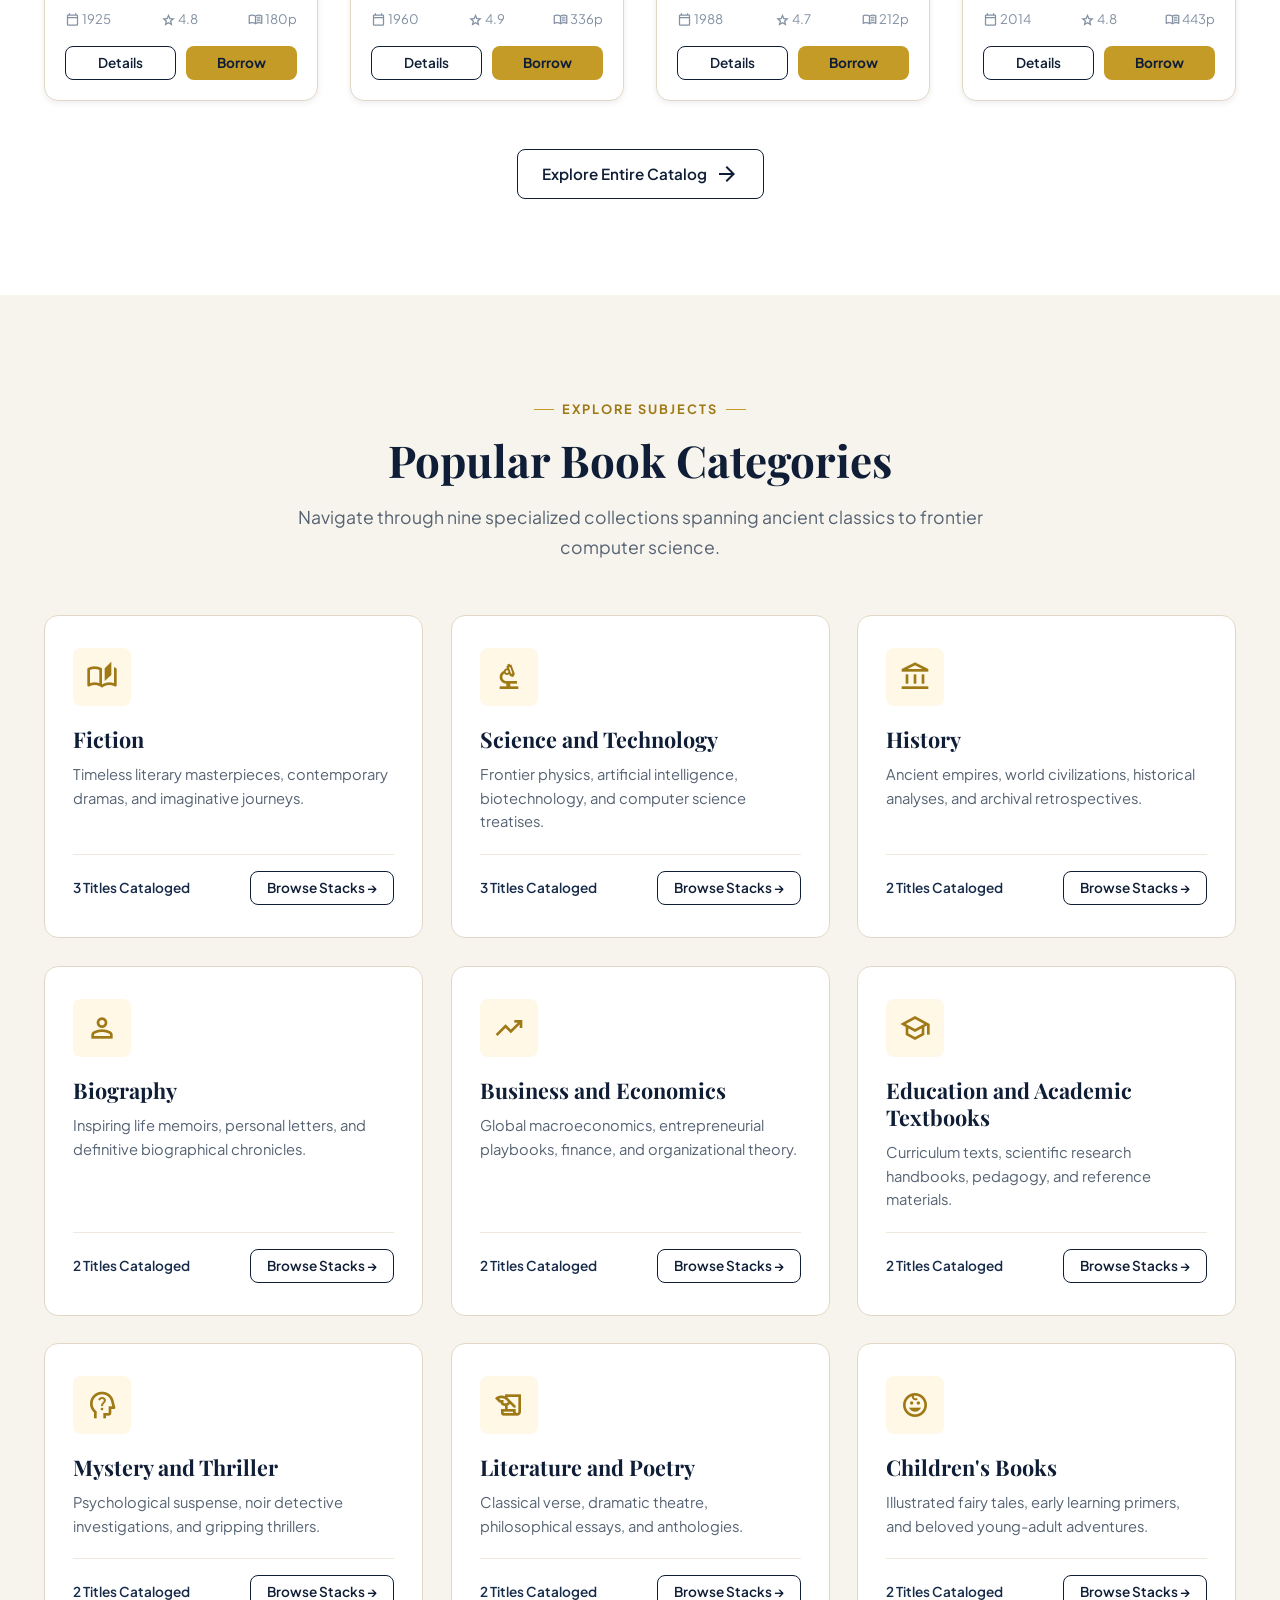
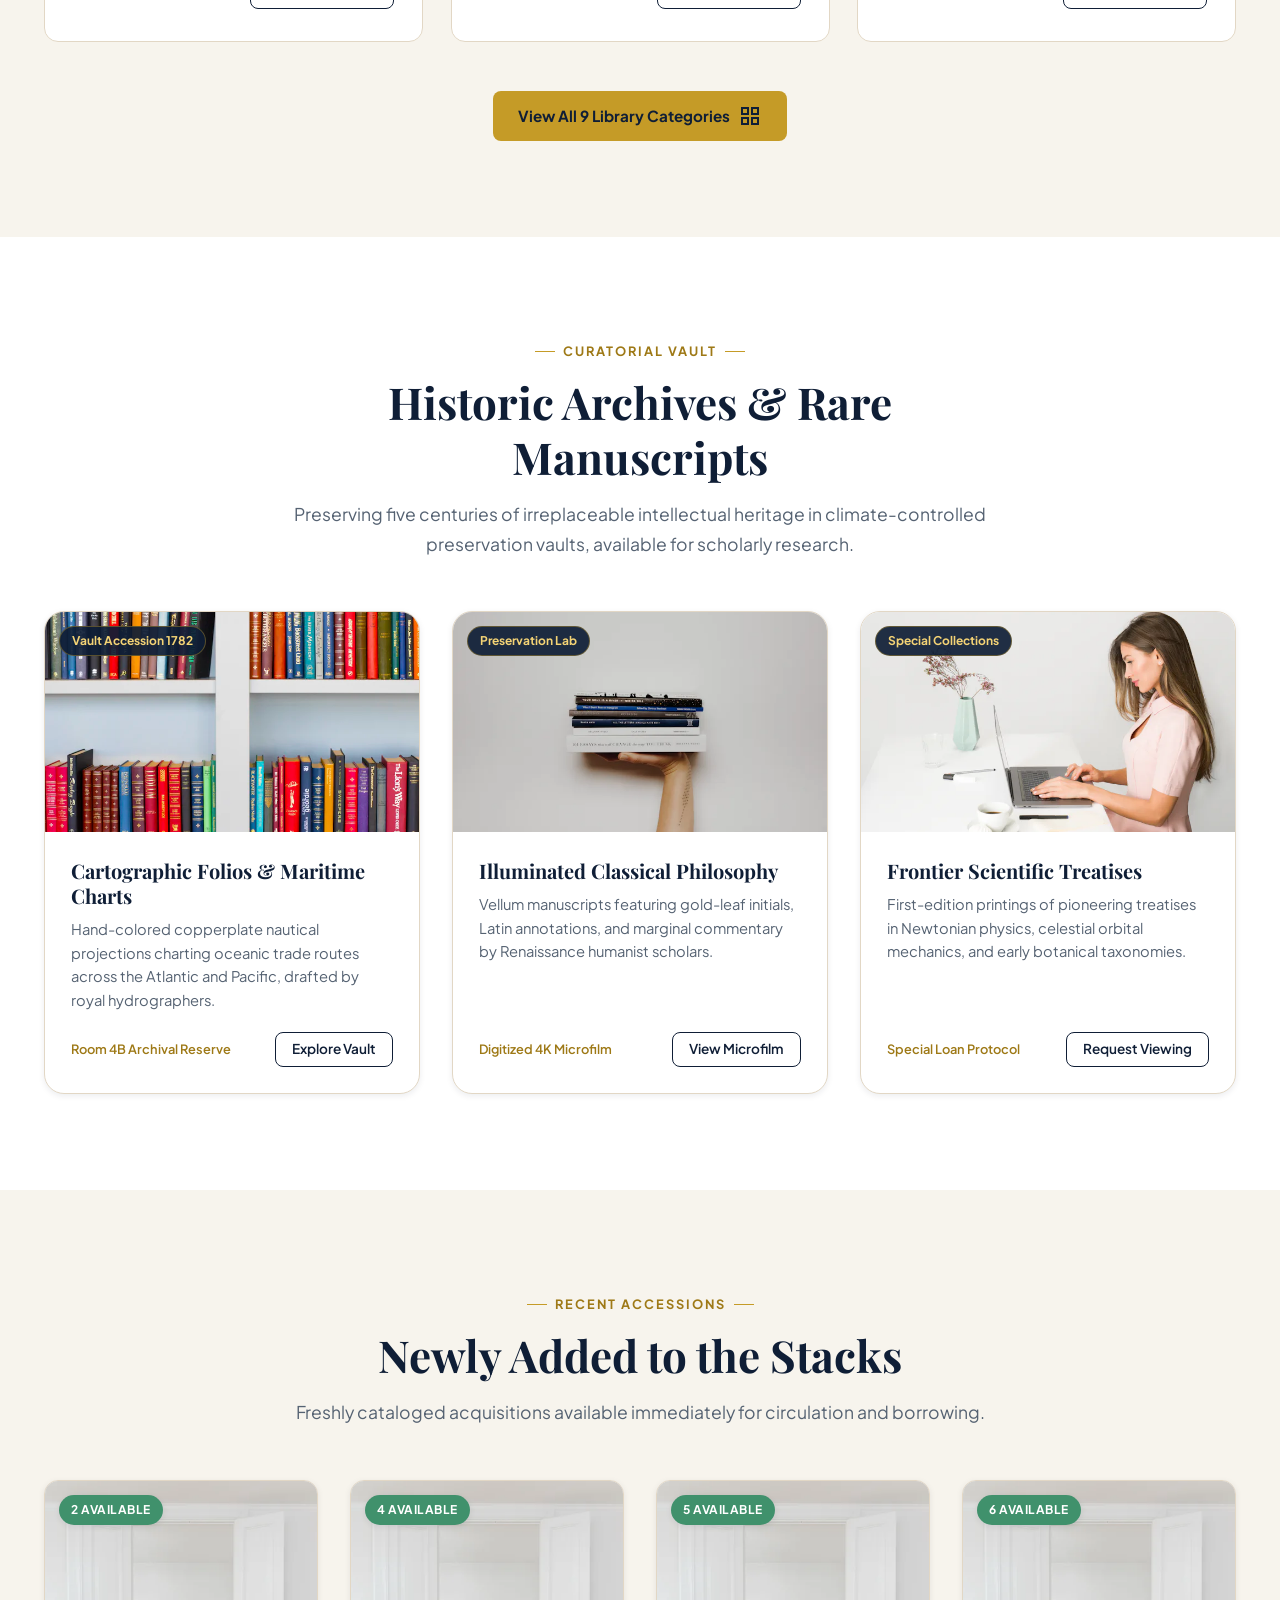
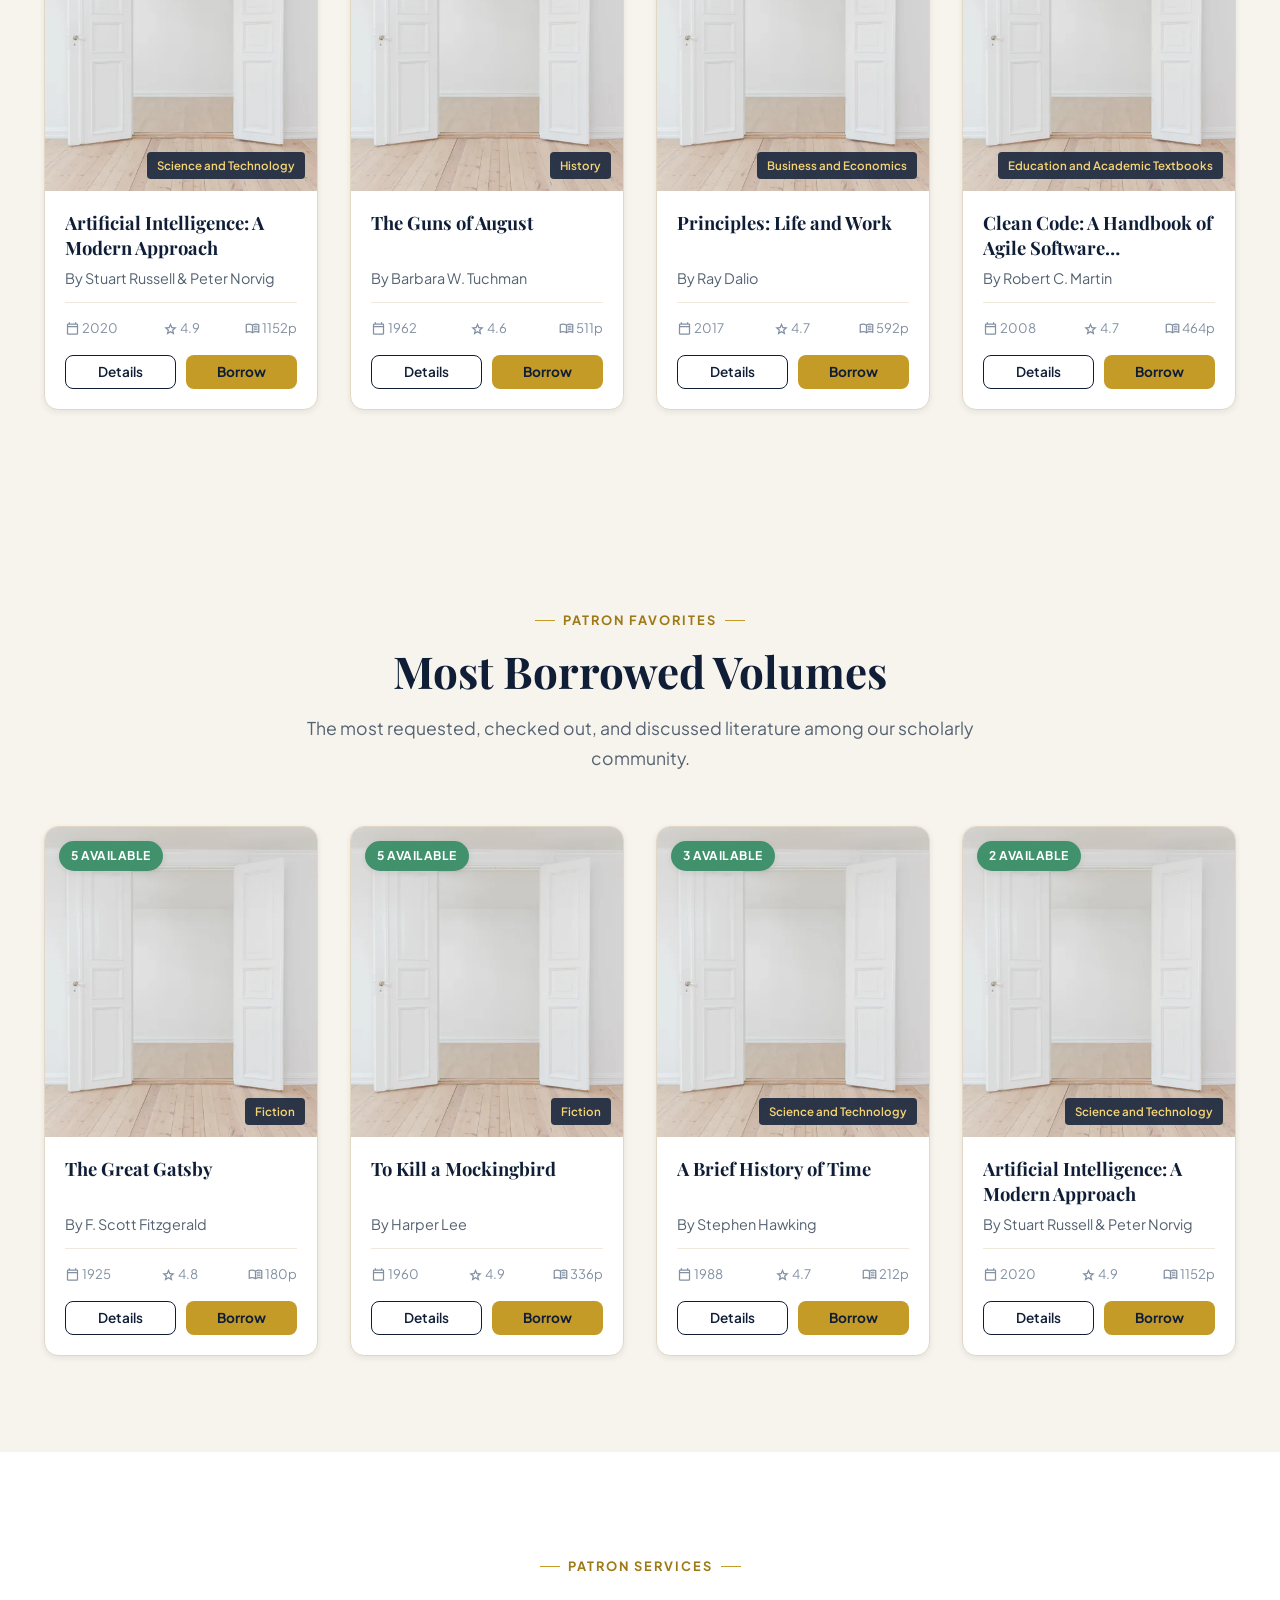
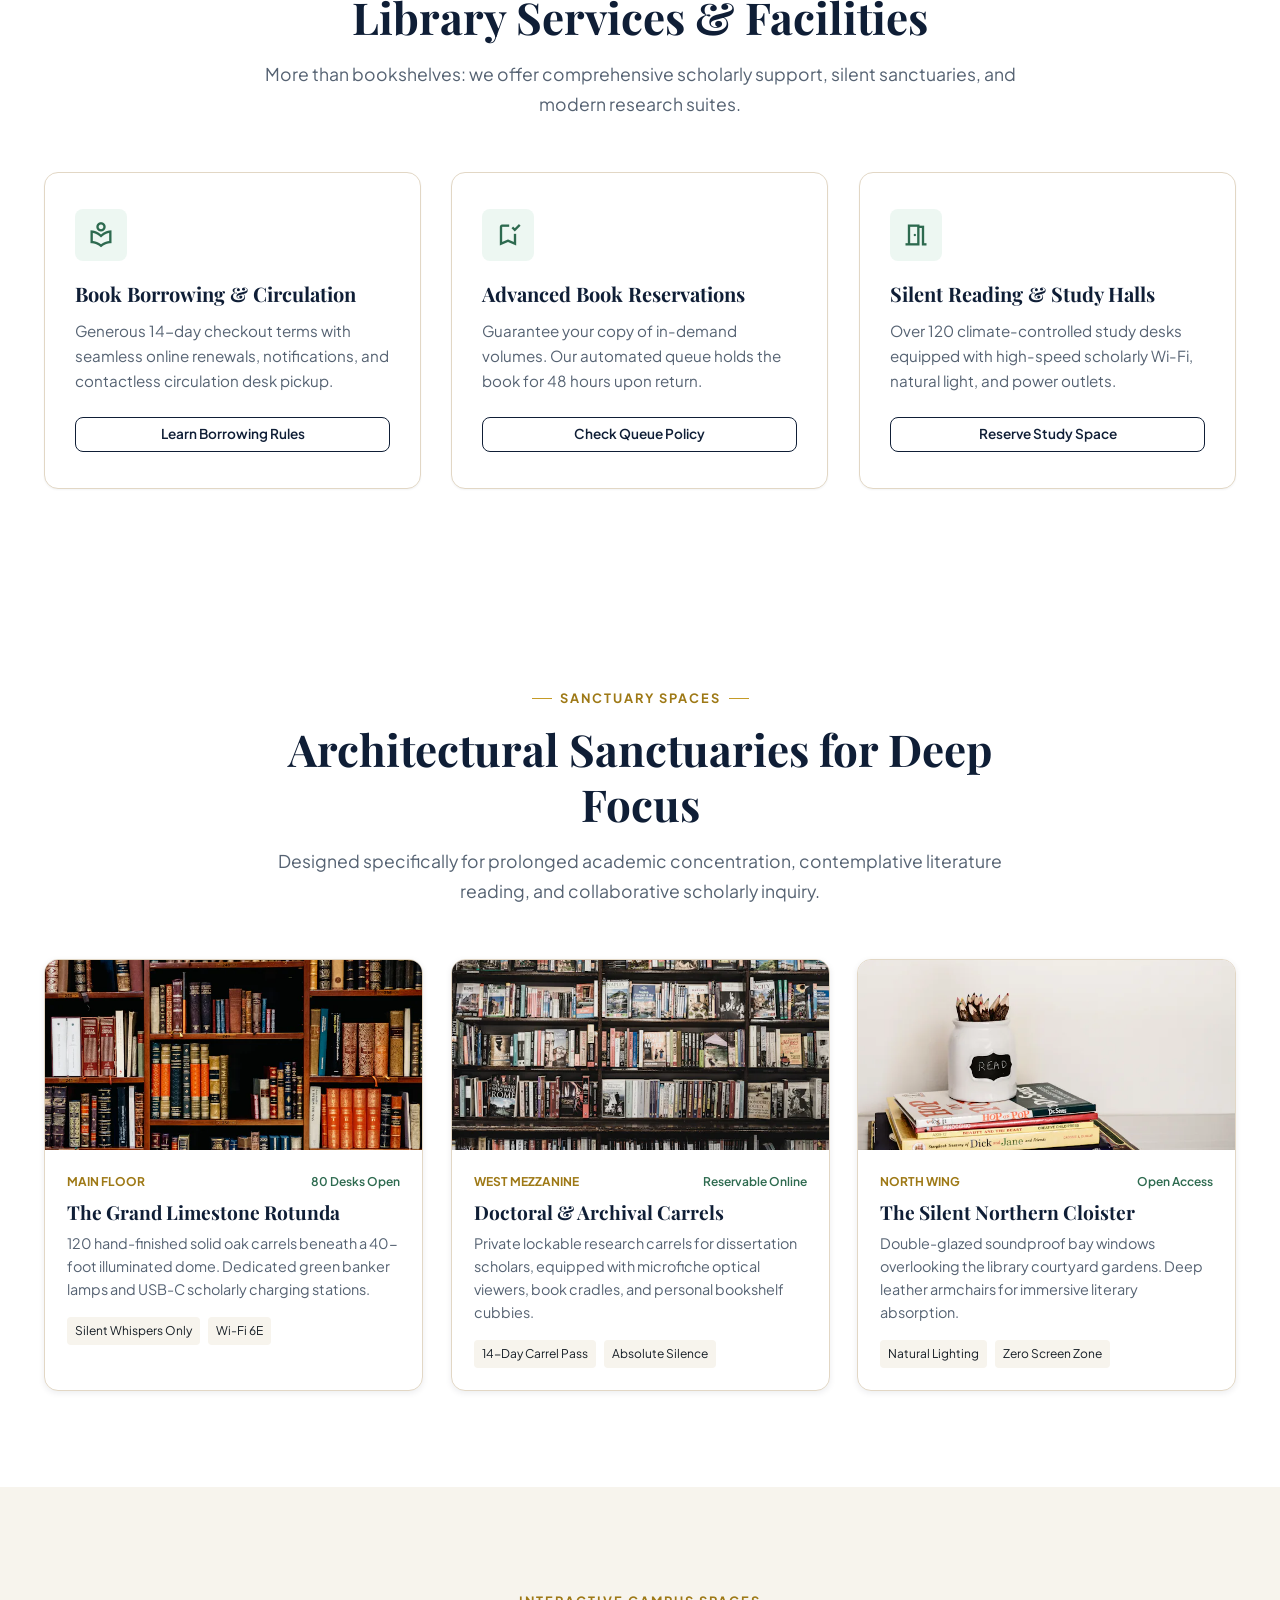
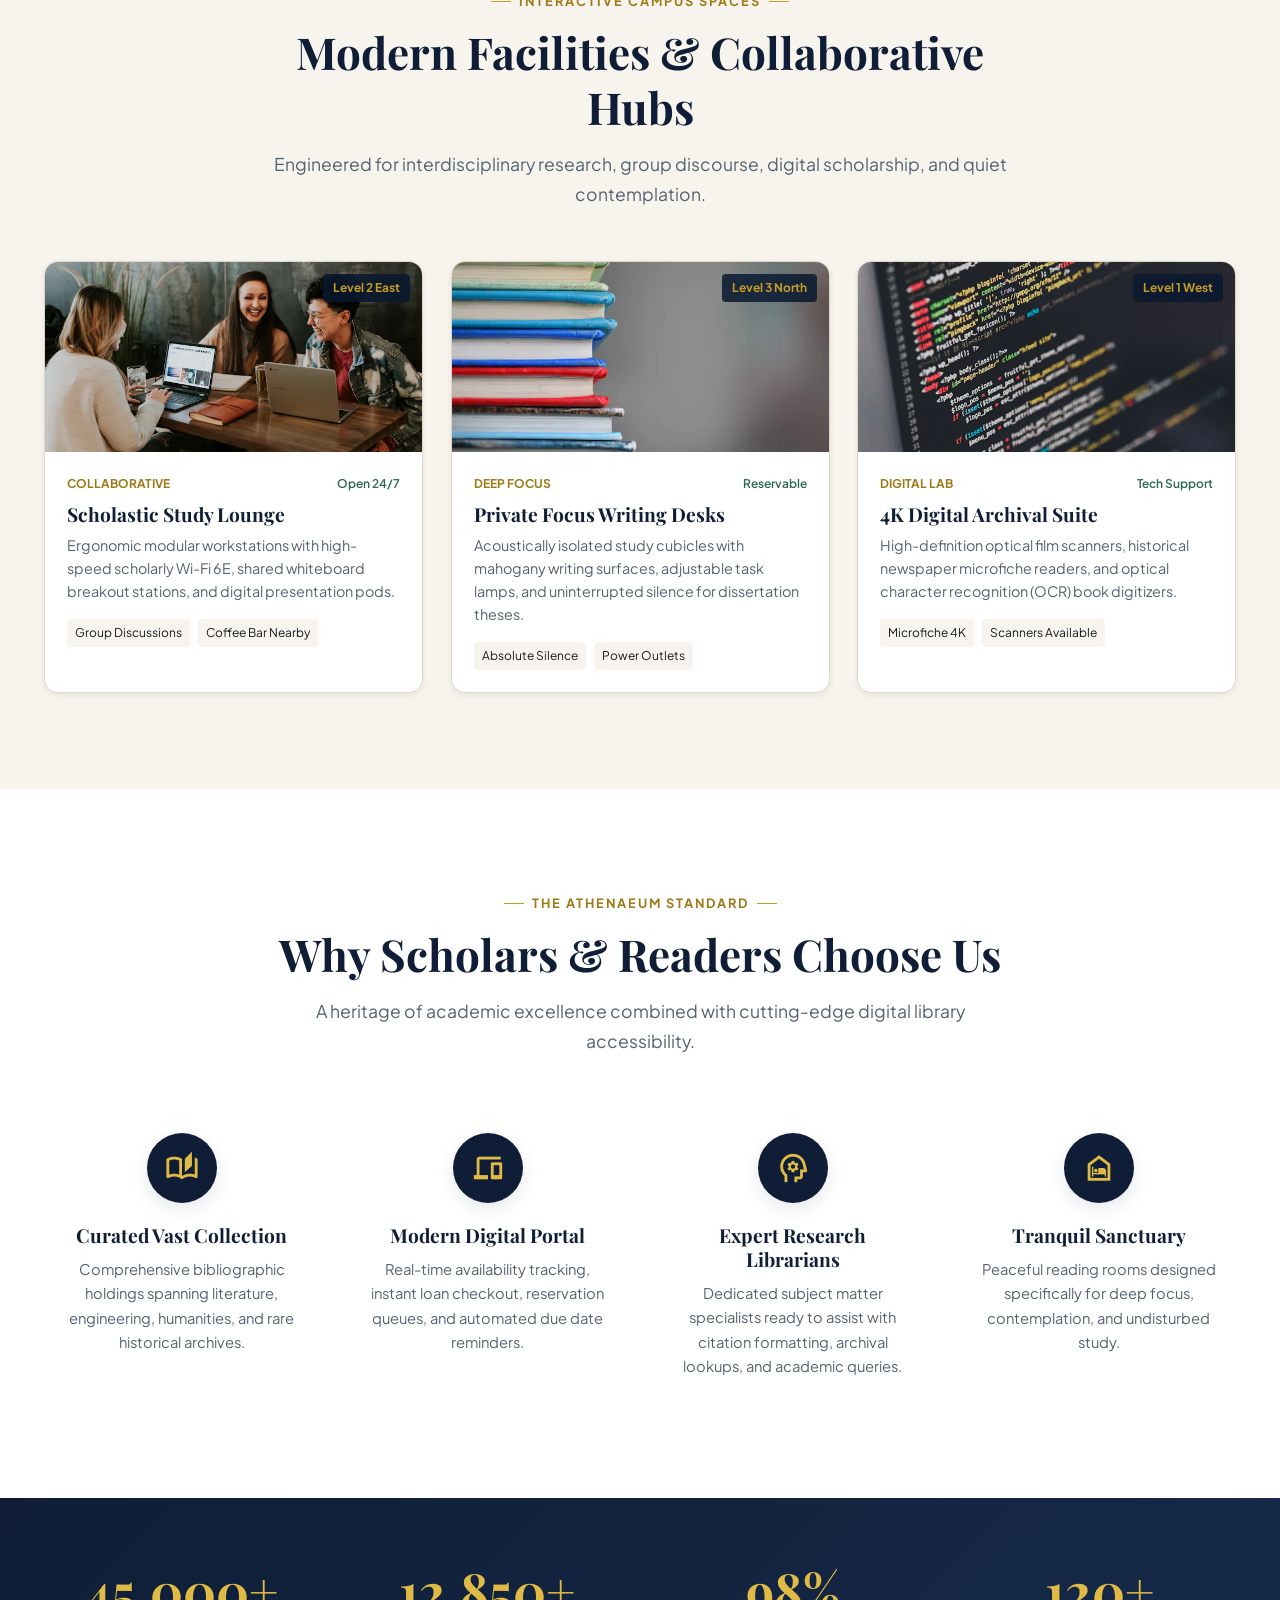
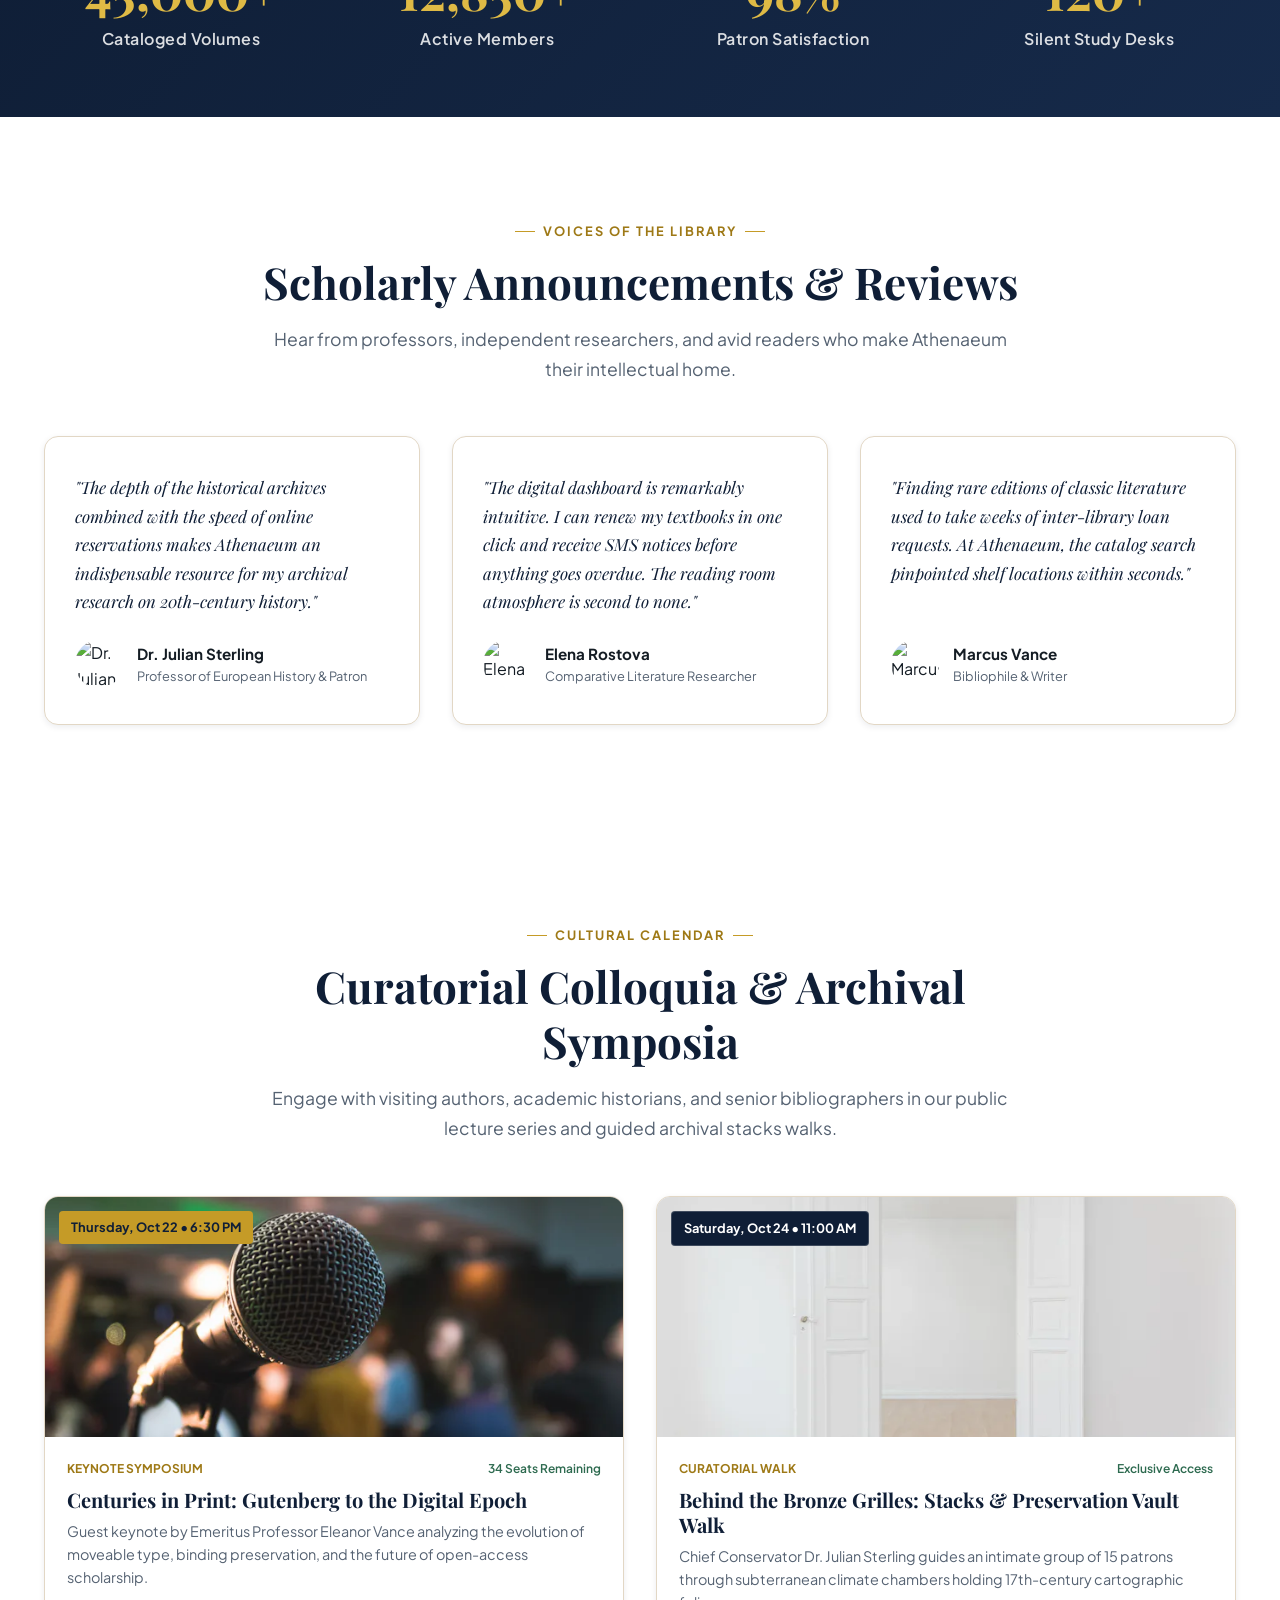
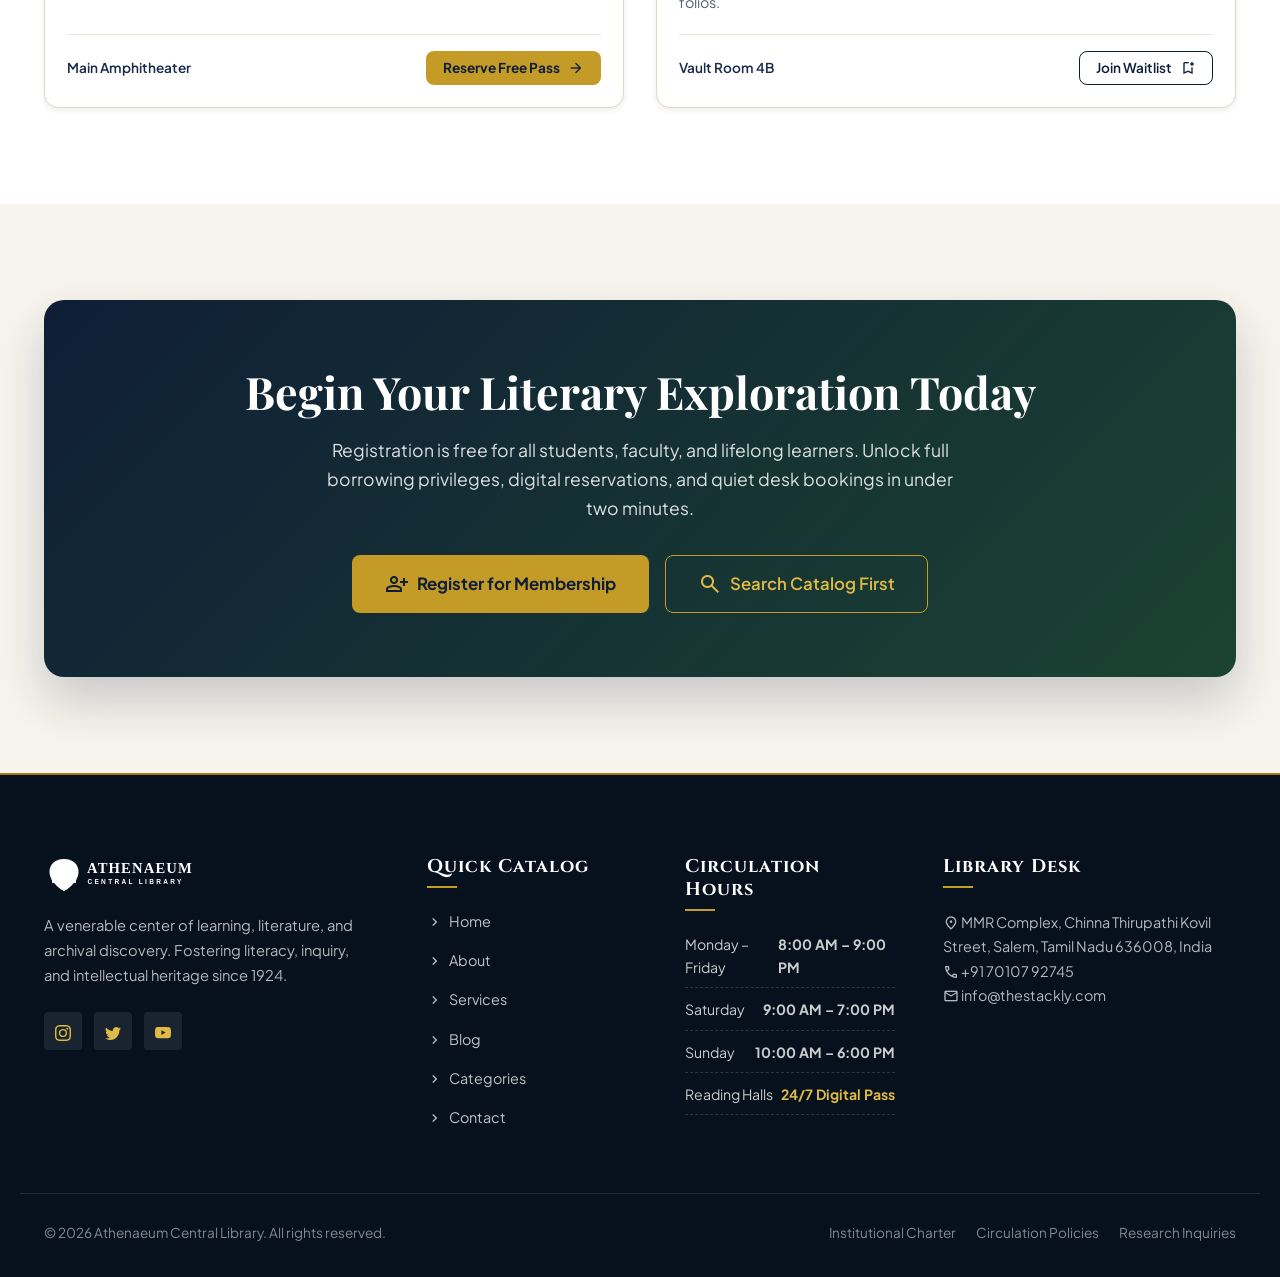
==== commit cd490acb: "added 404" ====
--- a/index.html
+++ b/index.html
@@ -35,7 +35,7 @@
         <div id="navAuthContainer" style="display: flex; align-items: center; gap: 10px;">
           <!-- Dynamically populated by app.js: Login/Join or Dashboard Button -->
           <a href="login.html" class="btn btn-sm btn-outline">Login</a>
-          <a href="register.html" class="btn btn-sm btn-gold">Join Library</a>
+          
         </div>
         <button type="button" class="btn-mobile-toggle" id="mobileMenuToggle" aria-label="Open mobile navigation menu">
           <span class="material-symbols-outlined" style="font-size: 28px;">menu</span>
@@ -180,7 +180,7 @@
         </div>
 
         <div style="text-align: center; margin-top: 48px;">
-          <a href="books.html" class="btn btn-outline">
+          <a href="404.html" class="btn btn-outline">
             <span>Explore Entire Catalog</span>
             <span class="material-symbols-outlined">arrow_forward</span>
           </a>
@@ -202,7 +202,7 @@
         </div>
 
         <div style="text-align: center; margin-top: 48px;">
-          <a href="categories.html" class="btn btn-gold">
+          <a href="404.html" class="btn btn-gold">
             <span>View All 9 Library Categories</span>
             <span class="material-symbols-outlined">grid_view</span>
           </a>
@@ -232,7 +232,7 @@
               </p>
               <div style="margin-top: auto; display: flex; justify-content: space-between; align-items: center;">
                 <span style="font-size: 0.8rem; font-weight: 600; color: var(--color-gold-600);">Room 4B Archival Reserve</span>
-                <a href="books.html?category=history" class="btn btn-sm btn-outline">Explore Vault</a>
+                <a href="404.html" class="btn btn-sm btn-outline">Explore Vault</a>
               </div>
             </div>
           </div>
@@ -320,7 +320,7 @@
             </div>
             <h3 class="service-title">Book Borrowing & Circulation</h3>
             <p class="service-desc">Generous 14-day checkout terms with seamless online renewals, notifications, and contactless circulation desk pickup.</p>
-            <a href="services.html#borrowing" class="btn btn-sm btn-outline">Learn Borrowing Rules</a>
+            <a href="404.html" class="btn btn-sm btn-outline">Learn Borrowing Rules</a>
           </div>
 
           <div class="service-card">
@@ -329,7 +329,7 @@
             </div>
             <h3 class="service-title">Advanced Book Reservations</h3>
             <p class="service-desc">Guarantee your copy of in-demand volumes. Our automated queue holds the book for 48 hours upon return.</p>
-            <a href="services.html#reservations" class="btn btn-sm btn-outline">Check Queue Policy</a>
+            <a href="404.html" class="btn btn-sm btn-outline">Check Queue Policy</a>
           </div>
 
           <div class="service-card">
@@ -338,7 +338,7 @@
             </div>
             <h3 class="service-title">Silent Reading & Study Halls</h3>
             <p class="service-desc">Over 120 climate-controlled study desks equipped with high-speed scholarly Wi-Fi, natural light, and power outlets.</p>
-            <a href="services.html#reading-rooms" class="btn btn-sm btn-outline">Reserve Study Space</a>
+            <a href="404.html" class="btn btn-sm btn-outline">Reserve Study Space</a>
           </div>
         </div>
       </div>
@@ -484,7 +484,7 @@
             </div>
           </div>
 
-          <div class="sanctuary-card reveal-on-scroll">
+          <!-- <div class="sanctuary-card reveal-on-scroll">
             <div style="position: relative; overflow: hidden;">
               <img src="assets/images/young-readers.webp" alt="Young Readers Discovery Wing" class="sanctuary-img" loading="lazy">
               <span style="position: absolute; top: 12px; right: 12px; background: rgba(10,25,47,0.85); color: #c59b27; padding: 4px 10px; border-radius: 4px; font-size: 0.75rem; font-weight: 700; backdrop-filter: blur(4px);">Ground South</span>
@@ -503,7 +503,7 @@
                 <span style="background: var(--color-parchment-100); font-size: 0.75rem; padding: 4px 8px; border-radius: 4px;">Weekend Storytime</span>
               </div>
             </div>
-          </div>
+          </div> -->
         </div>
       </div>
     </section>
@@ -654,7 +654,7 @@
               </p>
               <div style="margin-top: auto; display: flex; justify-content: space-between; align-items: center; border-top: 1px solid var(--color-parchment-200); padding-top: 16px;">
                 <span style="font-size: 0.85rem; color: var(--color-navy-800); font-weight: 600;">Main Amphitheater</span>
-                <a href="services.html#events" class="btn btn-sm btn-gold">
+                <a href="404.html" class="btn btn-sm btn-gold">
                   <span>Reserve Free Pass</span>
                   <span class="material-symbols-outlined" style="font-size: 16px;">arrow_forward</span>
                 </a>
@@ -679,7 +679,7 @@
               </p>
               <div style="margin-top: auto; display: flex; justify-content: space-between; align-items: center; border-top: 1px solid var(--color-parchment-200); padding-top: 16px;">
                 <span style="font-size: 0.85rem; color: var(--color-navy-800); font-weight: 600;">Vault Room 4B</span>
-                <a href="services.html#events" class="btn btn-sm btn-outline">
+                <a href="404.html" class="btn btn-sm btn-outline">
                   <span>Join Waitlist</span>
                   <span class="material-symbols-outlined" style="font-size: 16px;">bookmark_add</span>
                 </a>
@@ -724,9 +724,15 @@
           A venerable center of learning, literature, and archival discovery. Fostering literacy, inquiry, and intellectual heritage since 1924.
         </p>
         <div class="footer-socials">
-          <a href="#" class="footer-social-link" aria-label="Library Archive Twitter"><span class="material-symbols-outlined" style="font-size:20px;">public</span></a>
-          <a href="#" class="footer-social-link" aria-label="Library Catalog RSS"><span class="material-symbols-outlined" style="font-size:20px;">rss_feed</span></a>
-          <a href="#" class="footer-social-link" aria-label="Contact Desk"><span class="material-symbols-outlined" style="font-size:20px;">mail</span></a>
+          <a href="404.html" class="footer-social-link" aria-label="Library Archive Twitter"><span class="material-symbols-outlined" style="font-size:20px;"><svg xmlns="http://www.w3.org/2000/svg" width="16" height="16" fill="currentColor" class="bi bi-instagram" viewBox="0 0 16 16">
+  <path d="M8 0C5.829 0 5.556.01 4.703.048 3.85.088 3.269.222 2.76.42a3.9 3.9 0 0 0-1.417.923A3.9 3.9 0 0 0 .42 2.76C.222 3.268.087 3.85.048 4.7.01 5.555 0 5.827 0 8.001c0 2.172.01 2.444.048 3.297.04.852.174 1.433.372 1.942.205.526.478.972.923 1.417.444.445.89.719 1.416.923.51.198 1.09.333 1.942.372C5.555 15.99 5.827 16 8 16s2.444-.01 3.298-.048c.851-.04 1.434-.174 1.943-.372a3.9 3.9 0 0 0 1.416-.923c.445-.445.718-.891.923-1.417.197-.509.332-1.09.372-1.942C15.99 10.445 16 10.173 16 8s-.01-2.445-.048-3.299c-.04-.851-.175-1.433-.372-1.941a3.9 3.9 0 0 0-.923-1.417A3.9 3.9 0 0 0 13.24.42c-.51-.198-1.092-.333-1.943-.372C10.443.01 10.172 0 7.998 0zm-.717 1.442h.718c2.136 0 2.389.007 3.232.046.78.035 1.204.166 1.486.275.373.145.64.319.92.599s.453.546.598.92c.11.281.24.705.275 1.485.039.843.047 1.096.047 3.231s-.008 2.389-.047 3.232c-.035.78-.166 1.203-.275 1.485a2.5 2.5 0 0 1-.599.919c-.28.28-.546.453-.92.598-.28.11-.704.24-1.485.276-.843.038-1.096.047-3.232.047s-2.39-.009-3.233-.047c-.78-.036-1.203-.166-1.485-.276a2.5 2.5 0 0 1-.92-.598 2.5 2.5 0 0 1-.6-.92c-.109-.281-.24-.705-.275-1.485-.038-.843-.046-1.096-.046-3.233s.008-2.388.046-3.231c.036-.78.166-1.204.276-1.486.145-.373.319-.64.599-.92s.546-.453.92-.598c.282-.11.705-.24 1.485-.276.738-.034 1.024-.044 2.515-.045zm4.988 1.328a.96.96 0 1 0 0 1.92.96.96 0 0 0 0-1.92m-4.27 1.122a4.109 4.109 0 1 0 0 8.217 4.109 4.109 0 0 0 0-8.217m0 1.441a2.667 2.667 0 1 1 0 5.334 2.667 2.667 0 0 1 0-5.334"/>
+</svg></span></a>
+          <a href="404.html" class="footer-social-link" aria-label="Library Catalog RSS"><span class="material-symbols-outlined" style="font-size:20px;"><svg xmlns="http://www.w3.org/2000/svg" width="16" height="16" fill="currentColor" class="bi bi-twitter" viewBox="0 0 16 16">
+  <path d="M5.026 15c6.038 0 9.341-5.003 9.341-9.334q.002-.211-.006-.422A6.7 6.7 0 0 0 16 3.542a6.7 6.7 0 0 1-1.889.518 3.3 3.3 0 0 0 1.447-1.817 6.5 6.5 0 0 1-2.087.793A3.286 3.286 0 0 0 7.875 6.03a9.32 9.32 0 0 1-6.767-3.429 3.29 3.29 0 0 0 1.018 4.382A3.3 3.3 0 0 1 .64 6.575v.045a3.29 3.29 0 0 0 2.632 3.218 3.2 3.2 0 0 1-.865.115 3 3 0 0 1-.614-.057 3.28 3.28 0 0 0 3.067 2.277A6.6 6.6 0 0 1 .78 13.58a6 6 0 0 1-.78-.045A9.34 9.34 0 0 0 5.026 15"/>
+</svg></span></a>
+          <a href="404.html" class="footer-social-link" aria-label="Contact Desk"><span class="material-symbols-outlined" style="font-size:20px;"><svg xmlns="http://www.w3.org/2000/svg" width="16" height="16" fill="currentColor" class="bi bi-youtube" viewBox="0 0 16 16">
+  <path d="M8.051 1.999h.089c.822.003 4.987.033 6.11.335a2.01 2.01 0 0 1 1.415 1.42c.101.38.172.883.22 1.402l.01.104.022.26.008.104c.065.914.073 1.77.074 1.957v.075c-.001.194-.01 1.108-.082 2.06l-.008.105-.009.104c-.05.572-.124 1.14-.235 1.558a2.01 2.01 0 0 1-1.415 1.42c-1.16.312-5.569.334-6.18.335h-.142c-.309 0-1.587-.006-2.927-.052l-.17-.006-.087-.004-.171-.007-.171-.007c-1.11-.049-2.167-.128-2.654-.26a2.01 2.01 0 0 1-1.415-1.419c-.111-.417-.185-.986-.235-1.558L.09 9.82l-.008-.104A31 31 0 0 1 0 7.68v-.123c.002-.215.01-.958.064-1.778l.007-.103.003-.052.008-.104.022-.26.01-.104c.048-.519.119-1.023.22-1.402a2.01 2.01 0 0 1 1.415-1.42c.487-.13 1.544-.21 2.654-.26l.17-.007.172-.006.086-.003.171-.007A100 100 0 0 1 7.858 2zM6.4 5.209v4.818l4.157-2.408z"/>
+</svg></span></a>
         </div>
       </div>
 
@@ -734,11 +740,13 @@
       <div>
         <h4 class="footer-heading">Quick Catalog</h4>
         <ul class="footer-links">
-          <li><a href="books.html"><span class="material-symbols-outlined" style="font-size:16px;">chevron_right</span> Complete Catalog</a></li>
-          <li><a href="categories.html"><span class="material-symbols-outlined" style="font-size:16px;">chevron_right</span> Browse Categories</a></li>
-          <li><a href="books.html?sort=popular"><span class="material-symbols-outlined" style="font-size:16px;">chevron_right</span> Most Borrowed</a></li>
-          <li><a href="books.html?sort=year-new"><span class="material-symbols-outlined" style="font-size:16px;">chevron_right</span> New Acquisitions</a></li>
-          <li><a href="services.html"><span class="material-symbols-outlined" style="font-size:16px;">chevron_right</span> Circulation Rules</a></li>
+          <li><a href="index.html"><span class="material-symbols-outlined" style="font-size:16px;">chevron_right</span> Home</a></li>
+          <li><a href="about.html"><span class="material-symbols-outlined" style="font-size:16px;">chevron_right</span> About</a></li>
+          <li><a href="services.html"><span class="material-symbols-outlined" style="font-size:16px;">chevron_right</span> Services</a></li>
+          <li><a href="books.html"><span class="material-symbols-outlined" style="font-size:16px;">chevron_right</span> Blog</a></li>
+          <li><a href="categories.html"><span class="material-symbols-outlined" style="font-size:16px;">chevron_right</span> Categories</a></li>
+                    <li><a href="contact.html"><span class="material-symbols-outlined" style="font-size:16px;">chevron_right</span> Contact</a></li>
+
         </ul>
       </div>
 
@@ -769,24 +777,24 @@
       <div>
         <h4 class="footer-heading">Library Desk</h4>
         <div style="font-size: 0.9rem; line-height: 1.7; color: rgba(255,255,255,0.7); margin-bottom: 16px;">
-          <p><span class="material-symbols-outlined" style="font-size:16px; vertical-align:text-bottom;">location_on</span> 450 Academic Way, Scholastic Row</p>
-          <p><span class="material-symbols-outlined" style="font-size:16px; vertical-align:text-bottom;">call</span> +1 (555) 019-2834</p>
-          <p><span class="material-symbols-outlined" style="font-size:16px; vertical-align:text-bottom;">mail</span> desk@athenaeum.lib</p>
-        </div>
-        <button type="button" class="btn btn-sm btn-secondary" onclick="window.resetLibraryDemo()" style="width: 100%; justify-content: center; font-size: 0.8rem;">
+          <p><span class="material-symbols-outlined" style="font-size:16px; vertical-align:text-bottom;">location_on</span> MMR Complex, Chinna Thirupathi Kovil Street, Salem, Tamil Nadu 636008, India</p>
+          <p><span class="material-symbols-outlined" style="font-size:16px; vertical-align:text-bottom;">call</span> +91 70107 92745</p>
+          <p><span class="material-symbols-outlined" style="font-size:16px; vertical-align:text-bottom;">mail</span> info@thestackly.com</p>
+        </div>
+        <!-- <button type="button" class="btn btn-sm btn-secondary" onclick="window.resetLibraryDemo()" style="width: 100%; justify-content: center; font-size: 0.8rem;">
           <span class="material-symbols-outlined" style="font-size:16px;">restart_alt</span>
           Reset Demo Database
-        </button>
+        </button> -->
       </div>
     </div>
 
     <!-- Bottom Bar -->
     <div class="container footer-bottom">
-      <div>&copy; 2026 Athenaeum Central Library. All rights reserved. Built with semantic HTML, CSS & JavaScript.</div>
+      <div>&copy; 2026 Athenaeum Central Library. All rights reserved.</div>
       <div style="display: flex; gap: 20px;">
-        <a href="about.html">Institutional Charter</a>
-        <a href="services.html">Circulation Policies</a>
-        <a href="contact.html">Research Inquiries</a>
+        <a href="404.html">Institutional Charter</a>
+        <a href="404.html">Circulation Policies</a>
+        <a href="404.html">Research Inquiries</a>
       </div>
     </div>
   </footer>
@@ -823,7 +831,7 @@
               <p class="category-card-desc">${cat.description}</p>
               <div class="category-card-footer">
                 <span>${count} Titles Cataloged</span>
-                <a href="books.html?category=${cat.id}" class="btn btn-sm btn-outline">
+                <a href="404.html" class="btn btn-sm btn-outline">
                   Browse Stacks &rarr;
                 </a>
               </div>
@@ -874,7 +882,7 @@
                 <span><span class="material-symbols-outlined" style="font-size:15px; vertical-align:text-bottom;">menu_book</span> ${book.pages}p</span>
               </div>
               <div class="book-card-actions">
-                <a href="book-details.html?id=${book.id}" class="btn btn-sm btn-outline">Details</a>
+                <a href="404.html" class="btn btn-sm btn-outline">Details</a>
                 ${isAvailable ? `
                   <button type="button" class="btn btn-sm btn-gold js-home-borrow" data-id="${book.id}">Borrow</button>
                 ` : `
--- a/assets/css/style.css
+++ b/assets/css/style.css
@@ -1409,13 +1409,17 @@
 }
 
 .form-error {
-  font-size: 0.8rem;
+  font-size: 0.82rem;
   color: var(--color-danger);
   margin-top: 6px;
   display: none;
-}
-.has-error .form-control {
-  border-color: var(--color-danger);
+  font-weight: 500;
+}
+.has-error .form-control,
+.has-error .form-select,
+.has-error textarea,
+.has-error input {
+  border-color: var(--color-danger) !important;
 }
 .has-error .form-error {
   display: block;
@@ -1966,3 +1970,20 @@
     transition: none !important;
   }
 }
+
+
+.map-section { width: 100%; position: relative; background: #e8e6df; }
+.map-address {
+  width: 100%; min-height: 31px; display: flex; align-items: center; justify-content: center;
+  padding: 7px 20px; background: #29292e; color: #eee; font-family: var(--sans);
+  font-size: 11px; line-height: 1.3; text-align: center; border-radius: 0 0 6px 6px; position: relative; z-index: 2;
+}
+.map-container { width: 100%; height: 390px; overflow: hidden; background: #e8e6df; }
+.map-container iframe { width: 100%; height: 100%; display: block; border: 0; }
+.map-address {
+  transition: background 0.3s ease, color 0.3s ease;
+}
+.map-section:hover .map-address {
+  background: #1e1e22;
+  color: var(--gold-light);
+}
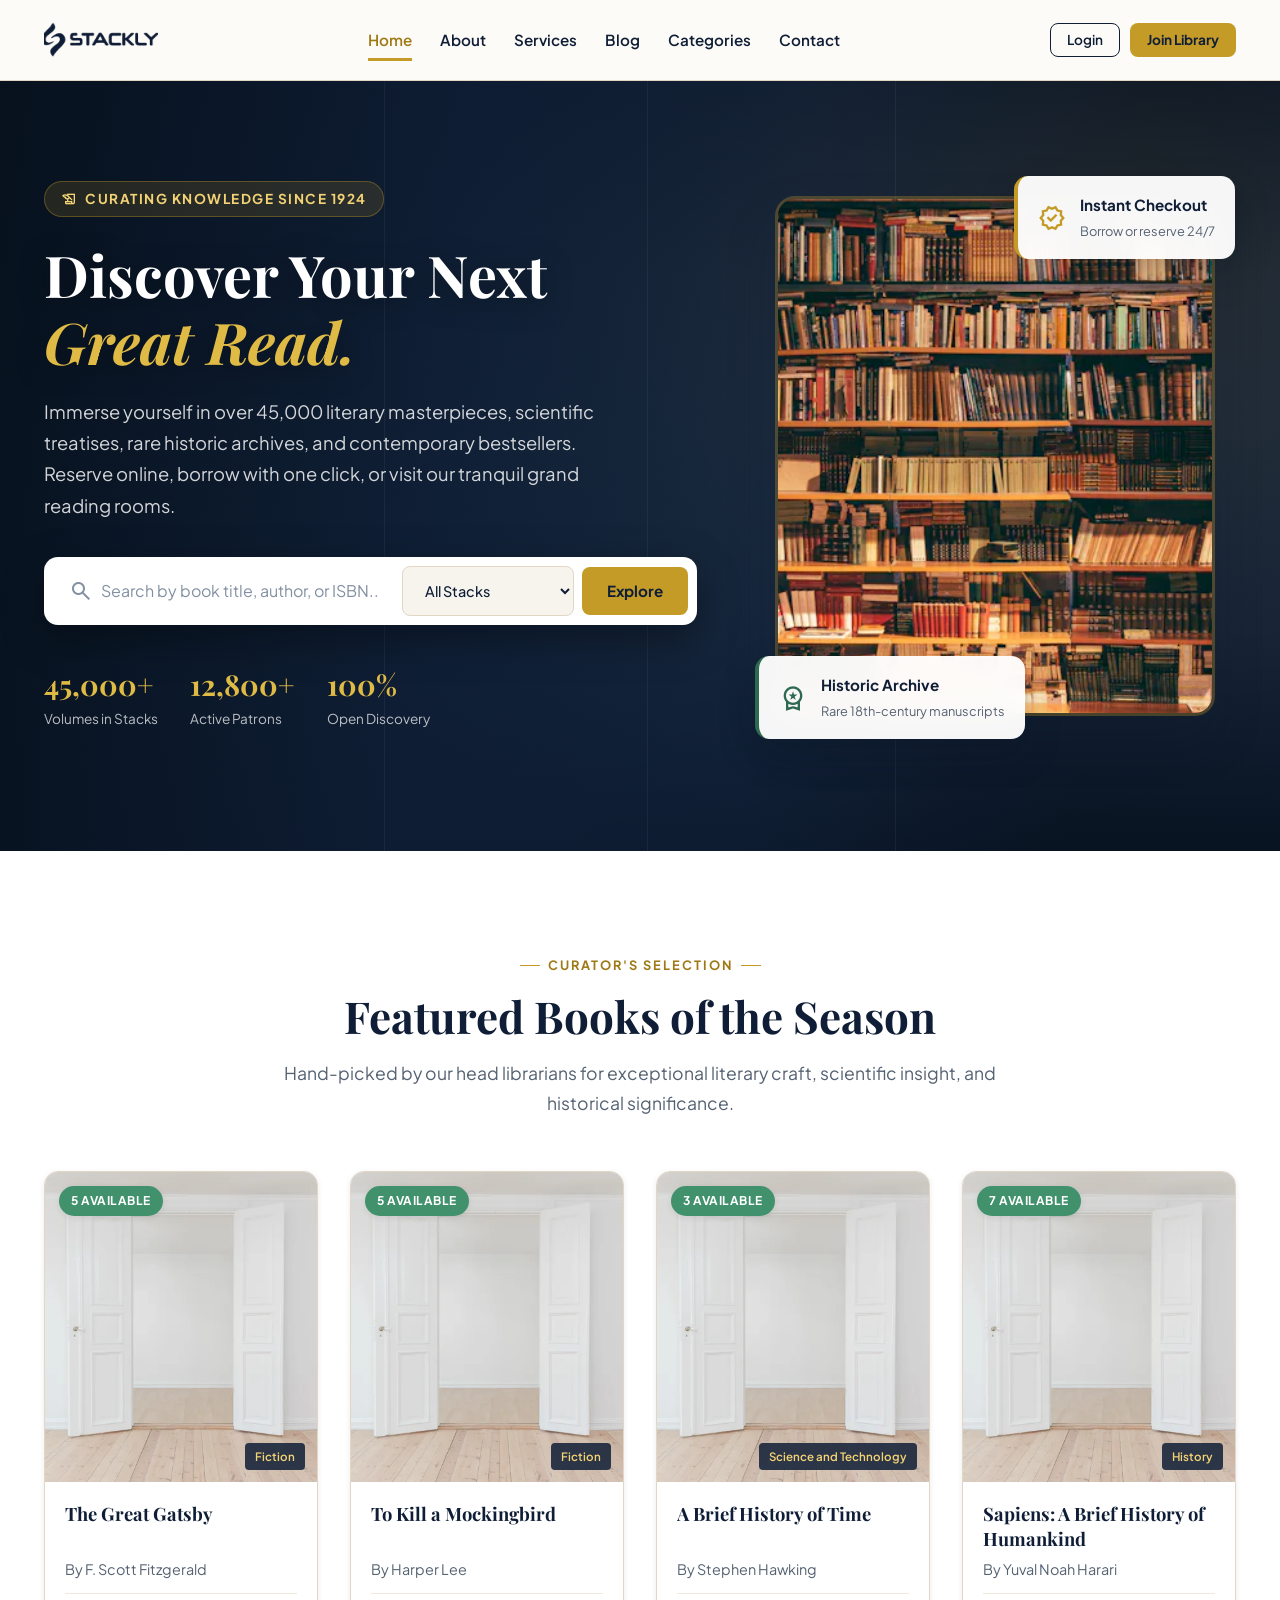
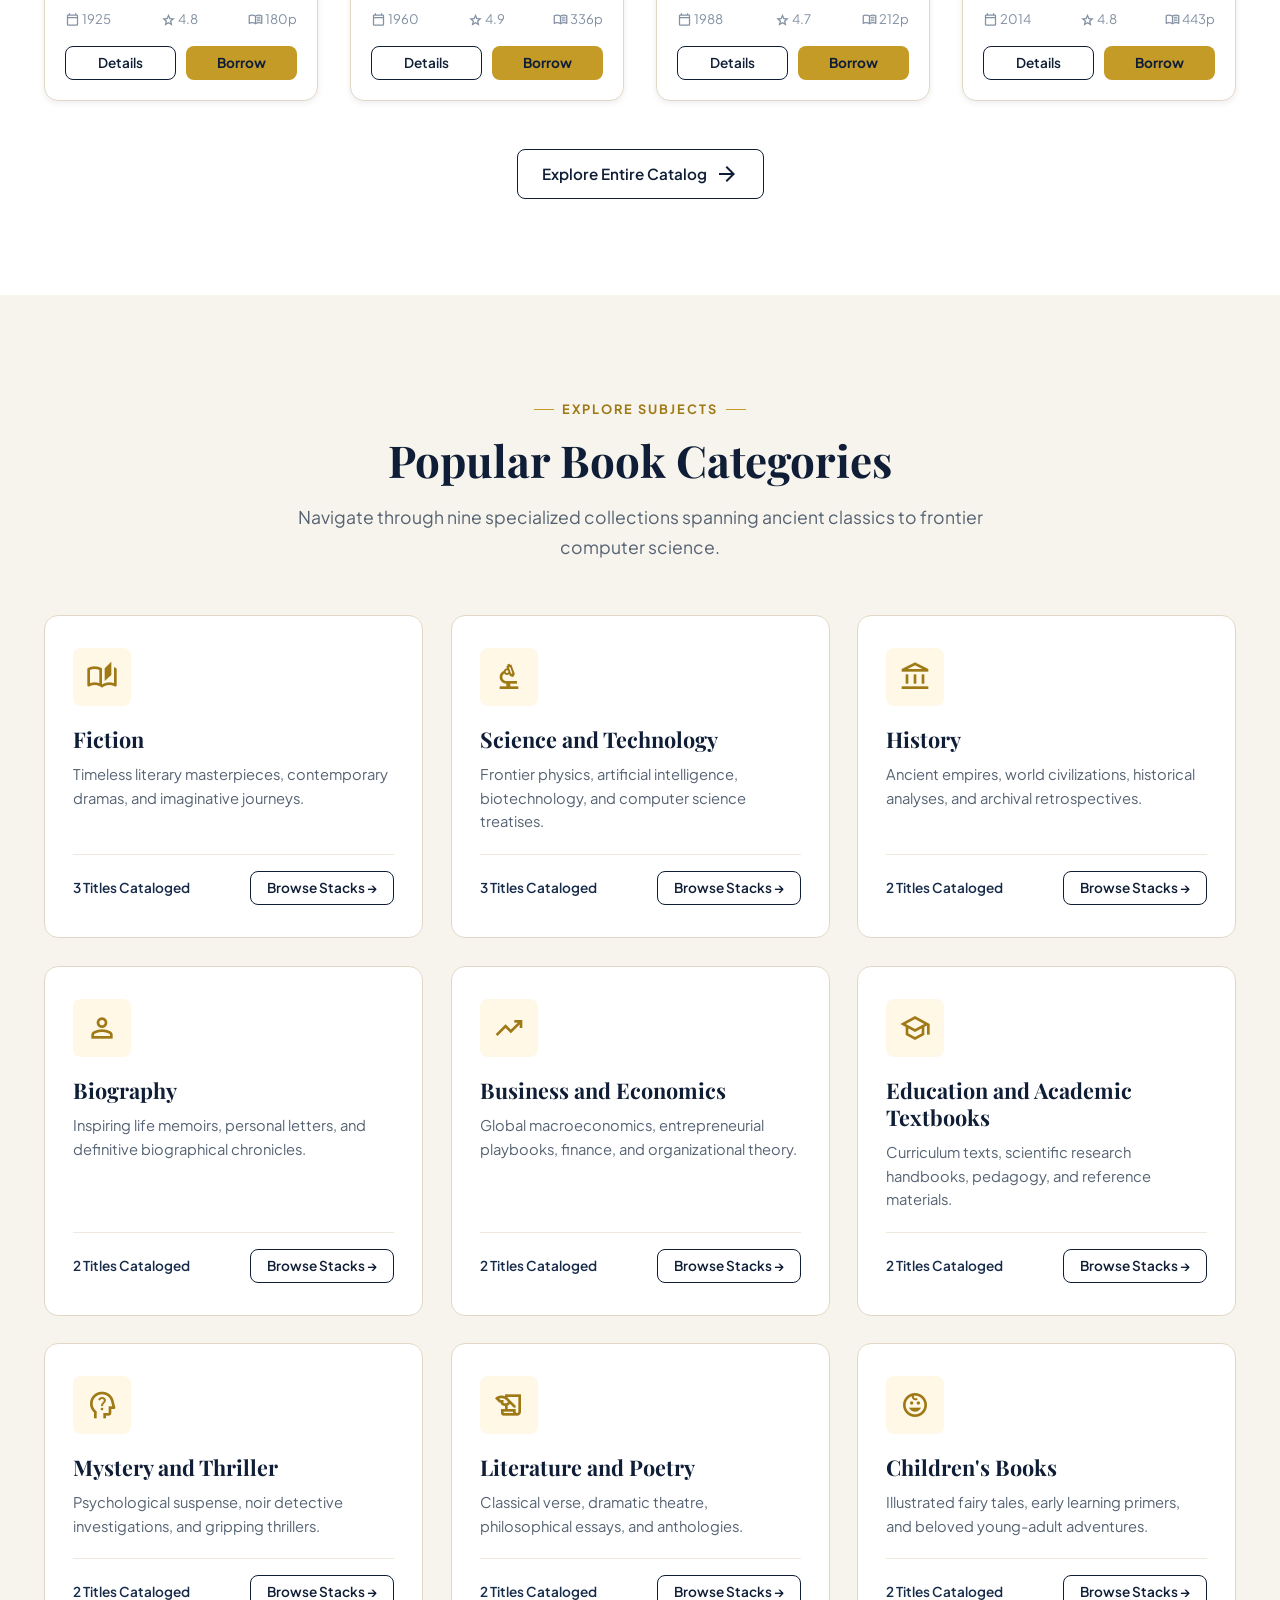
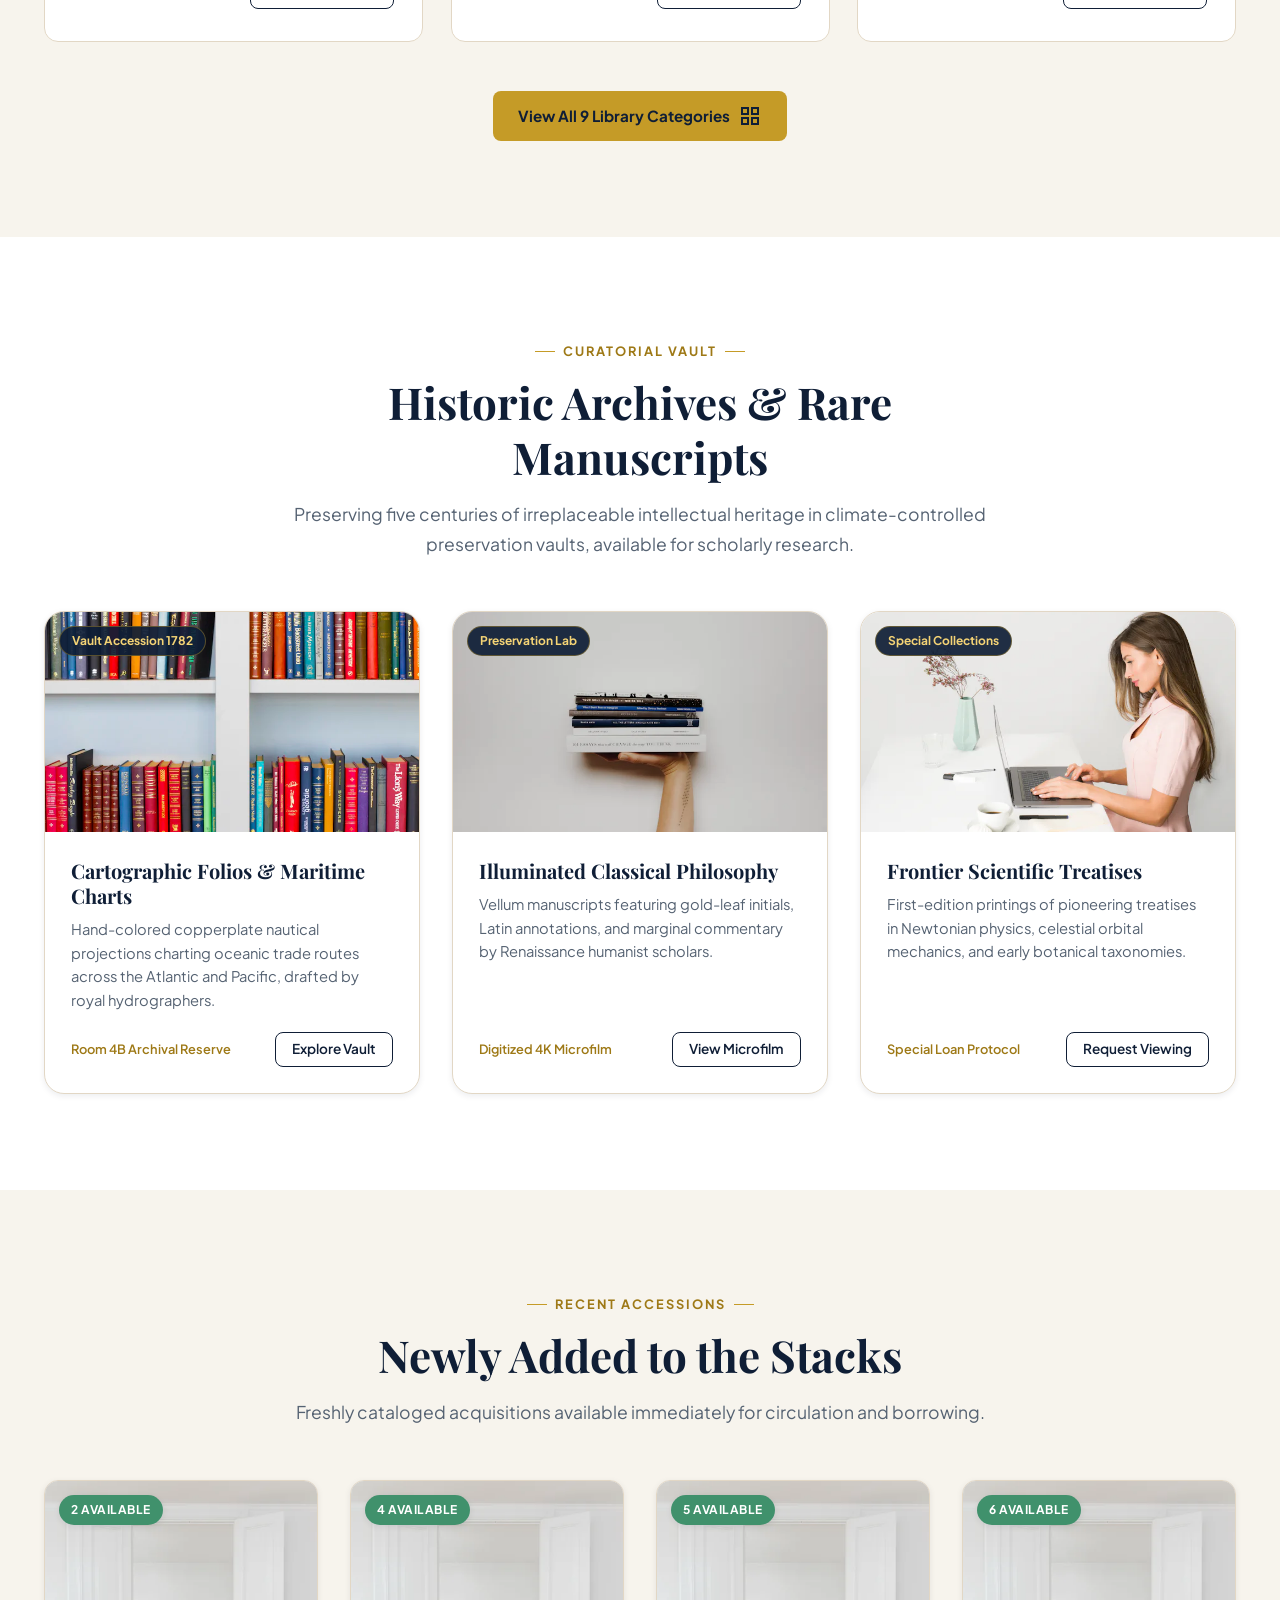
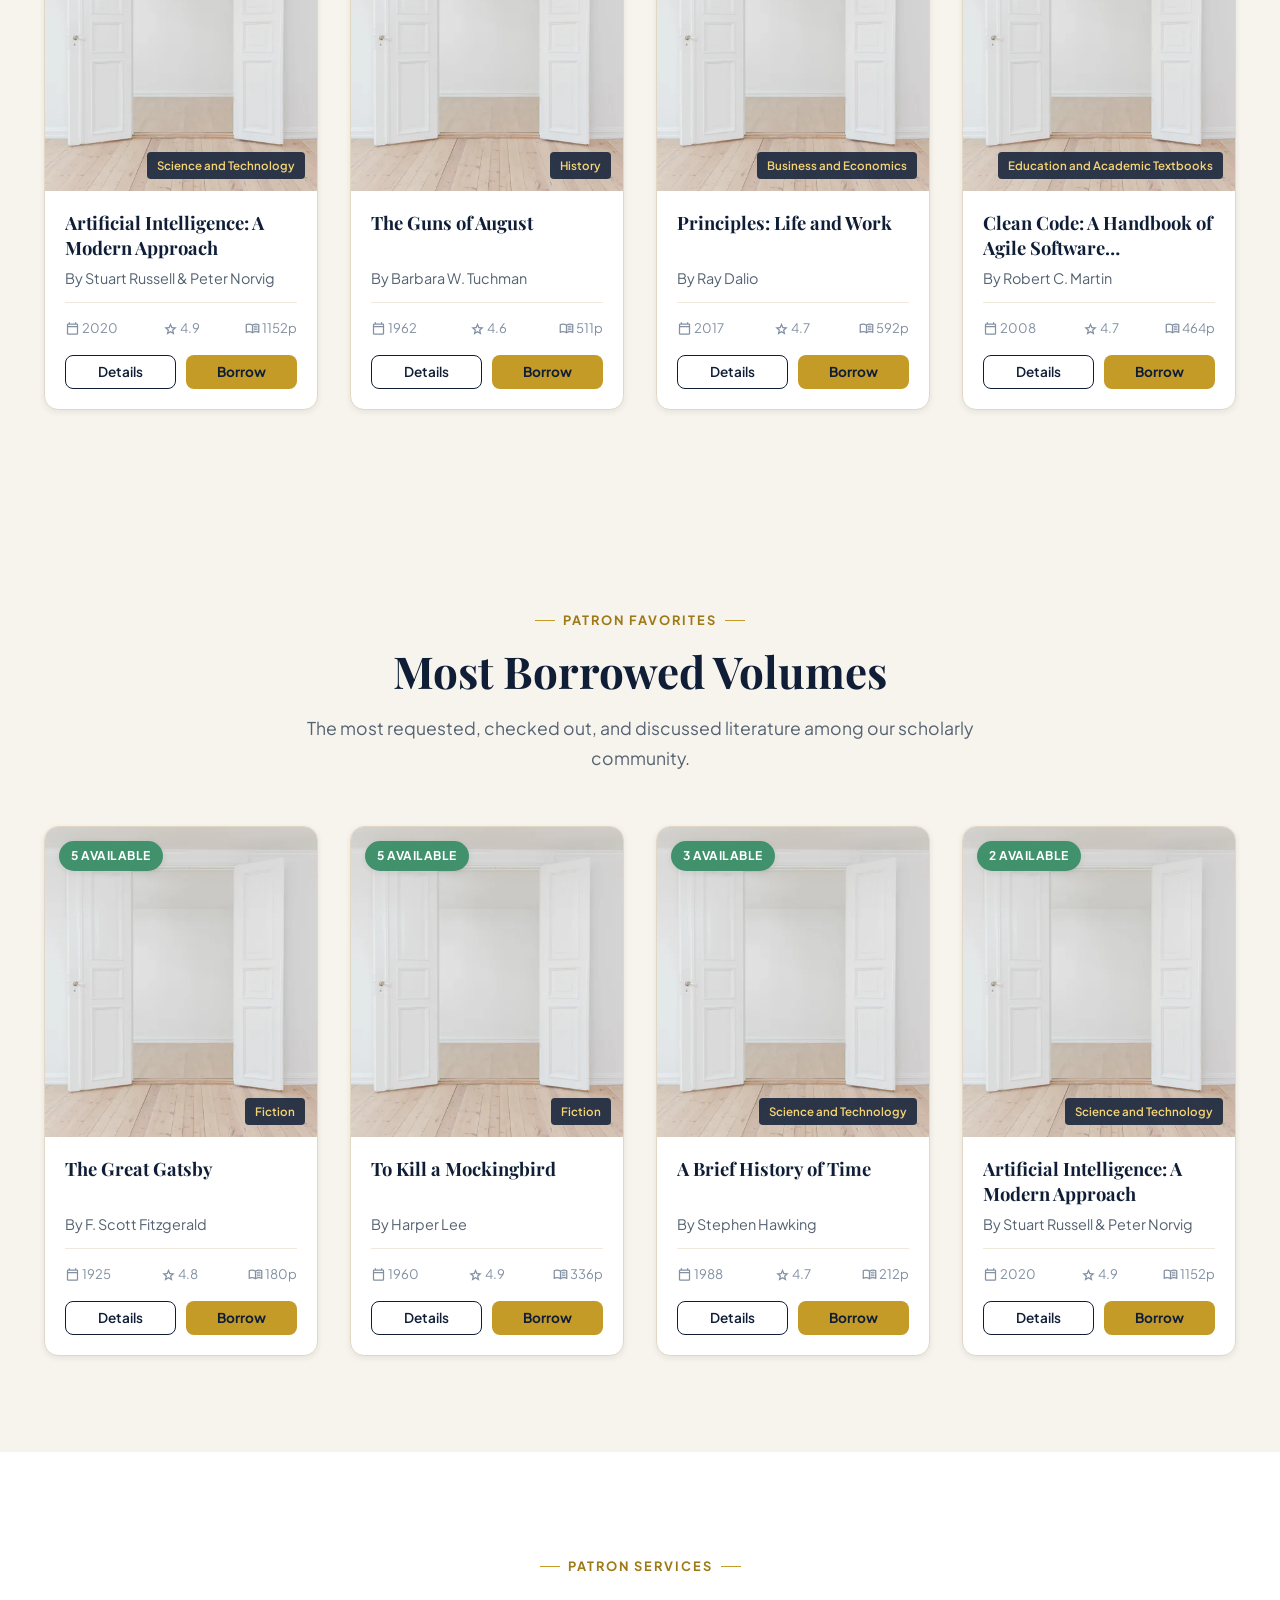
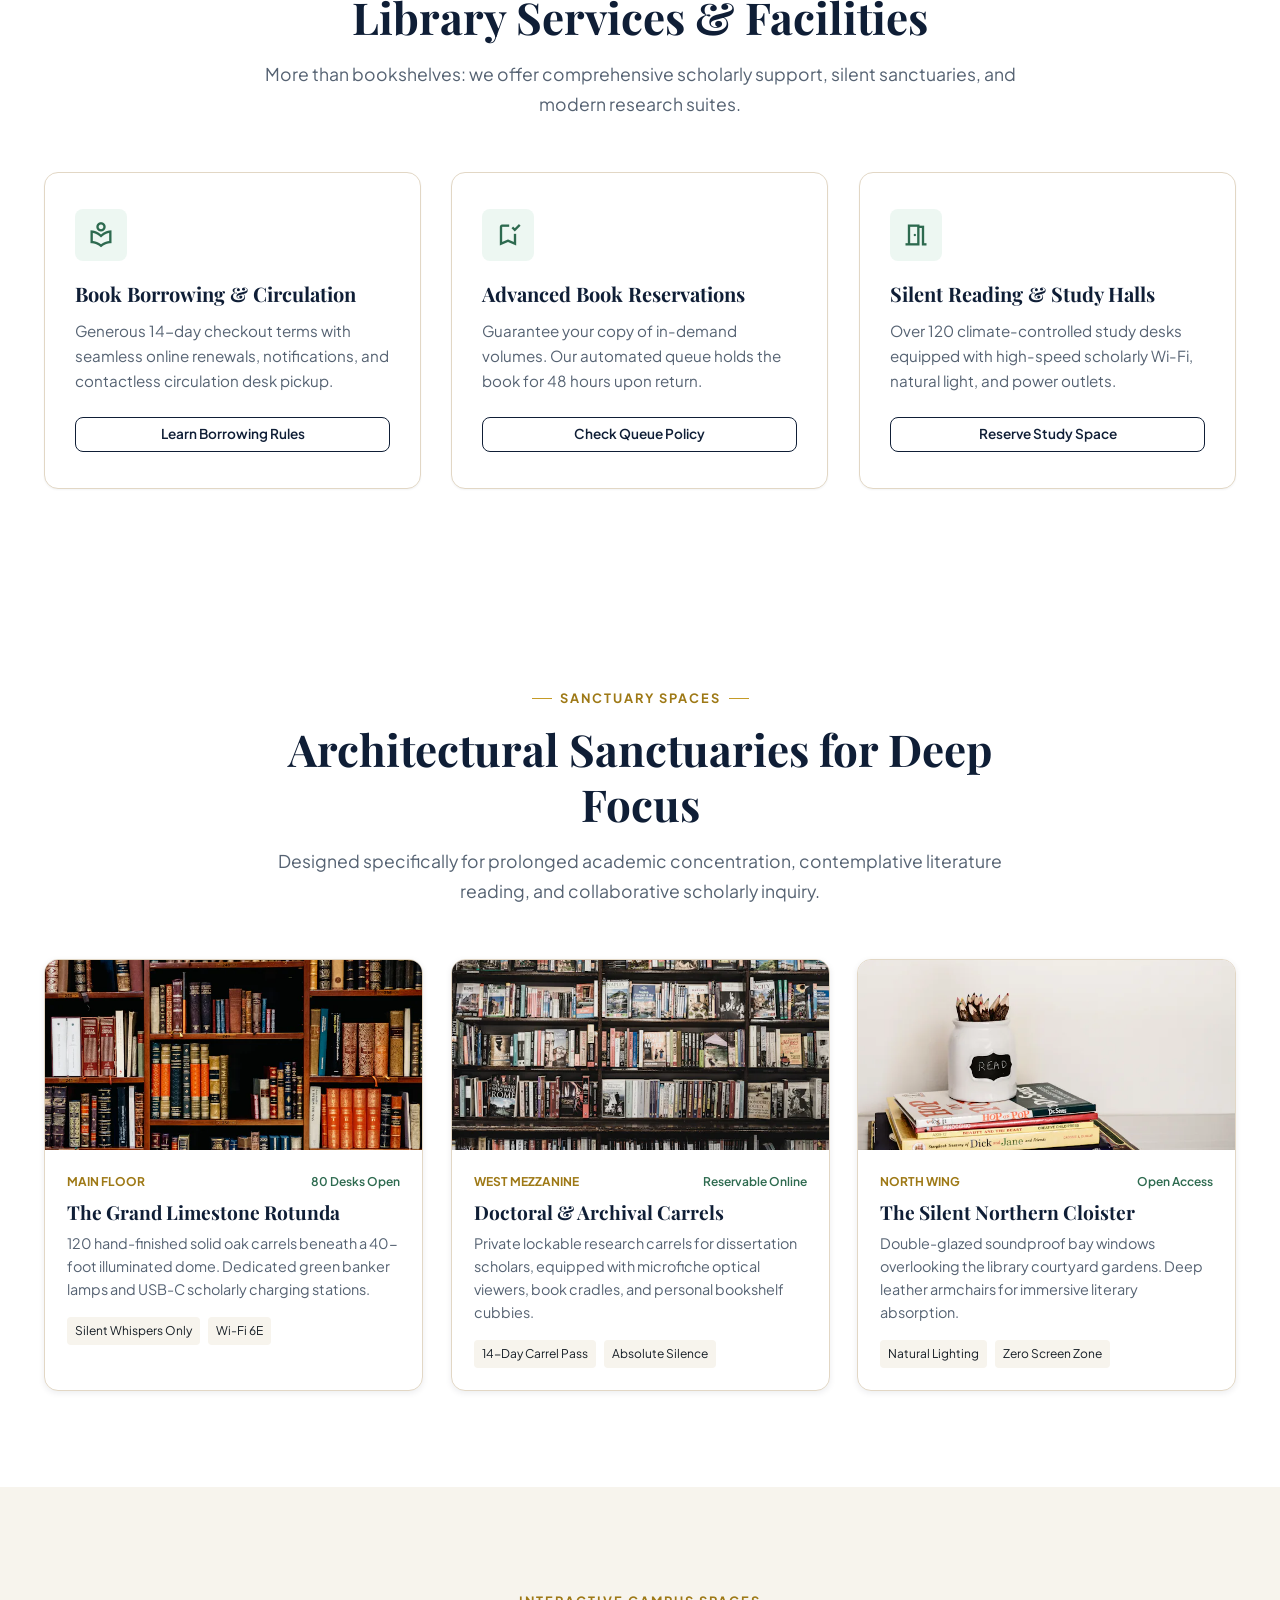
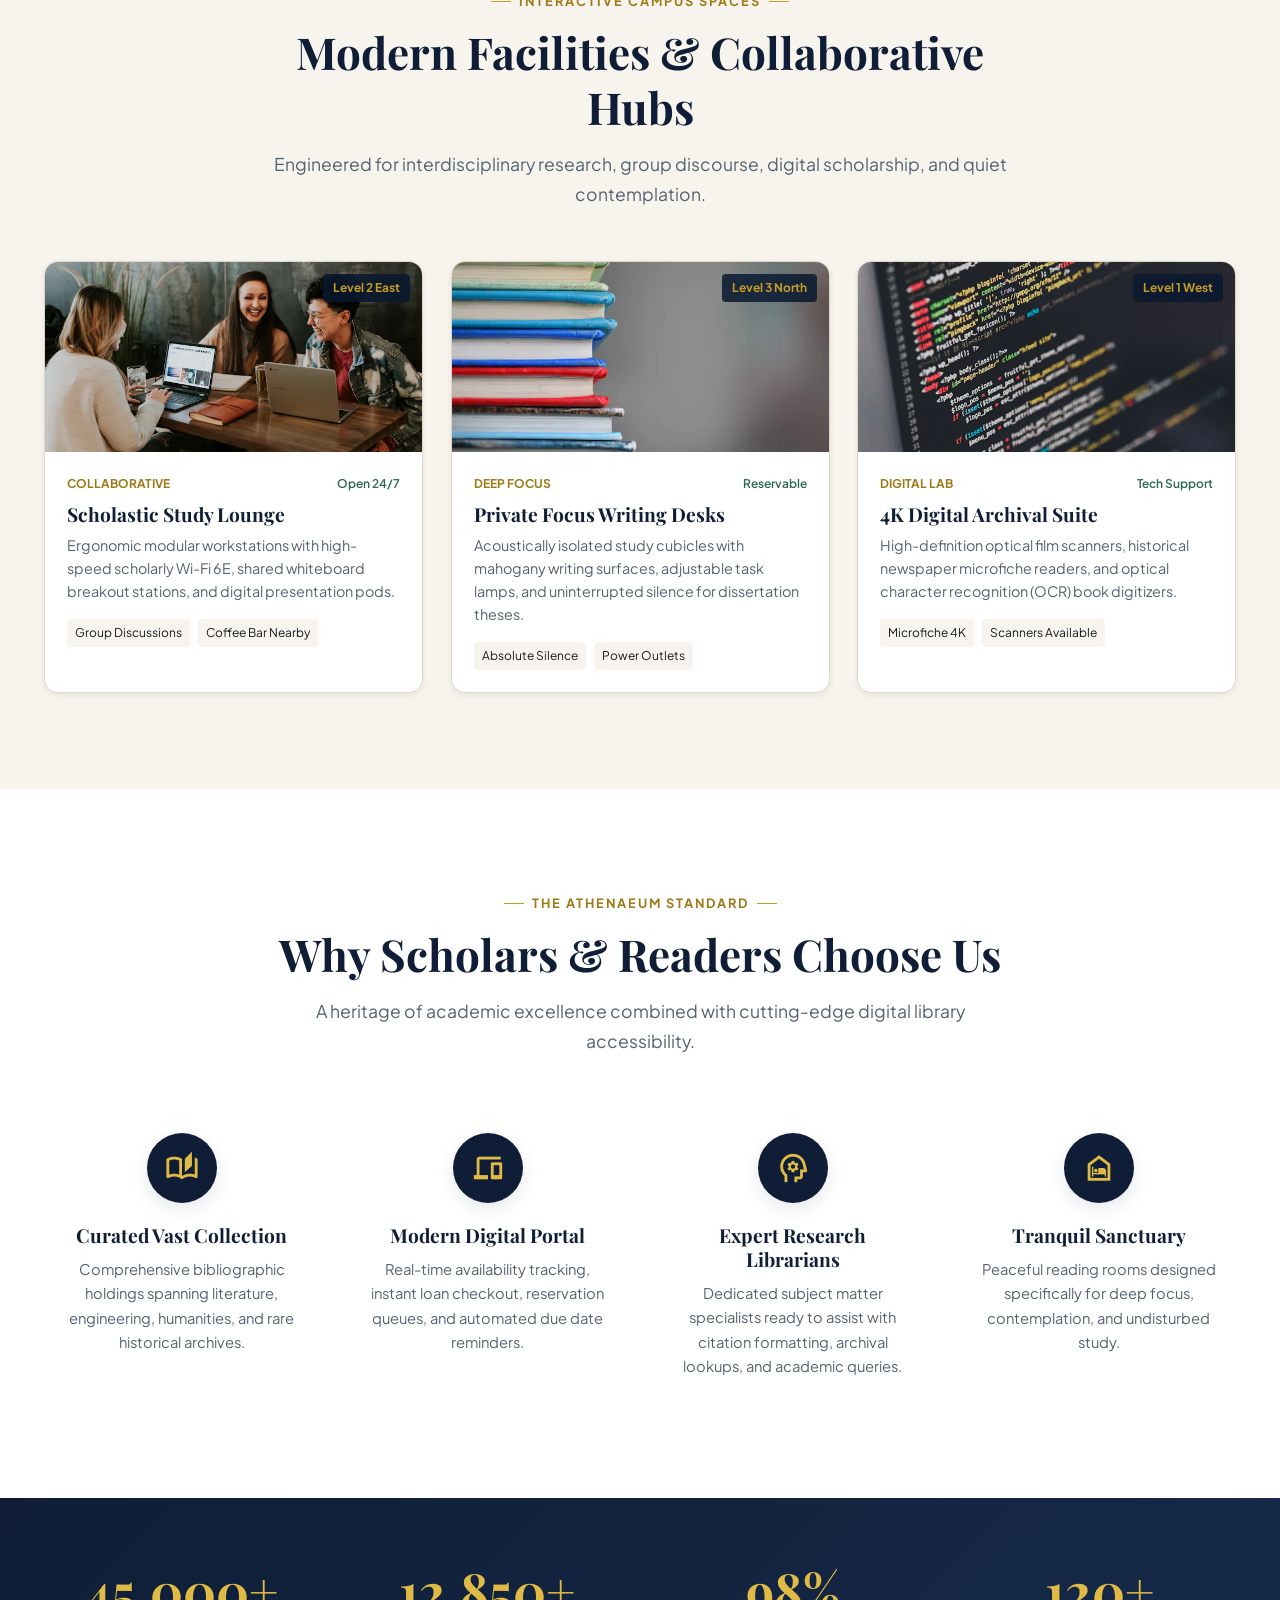
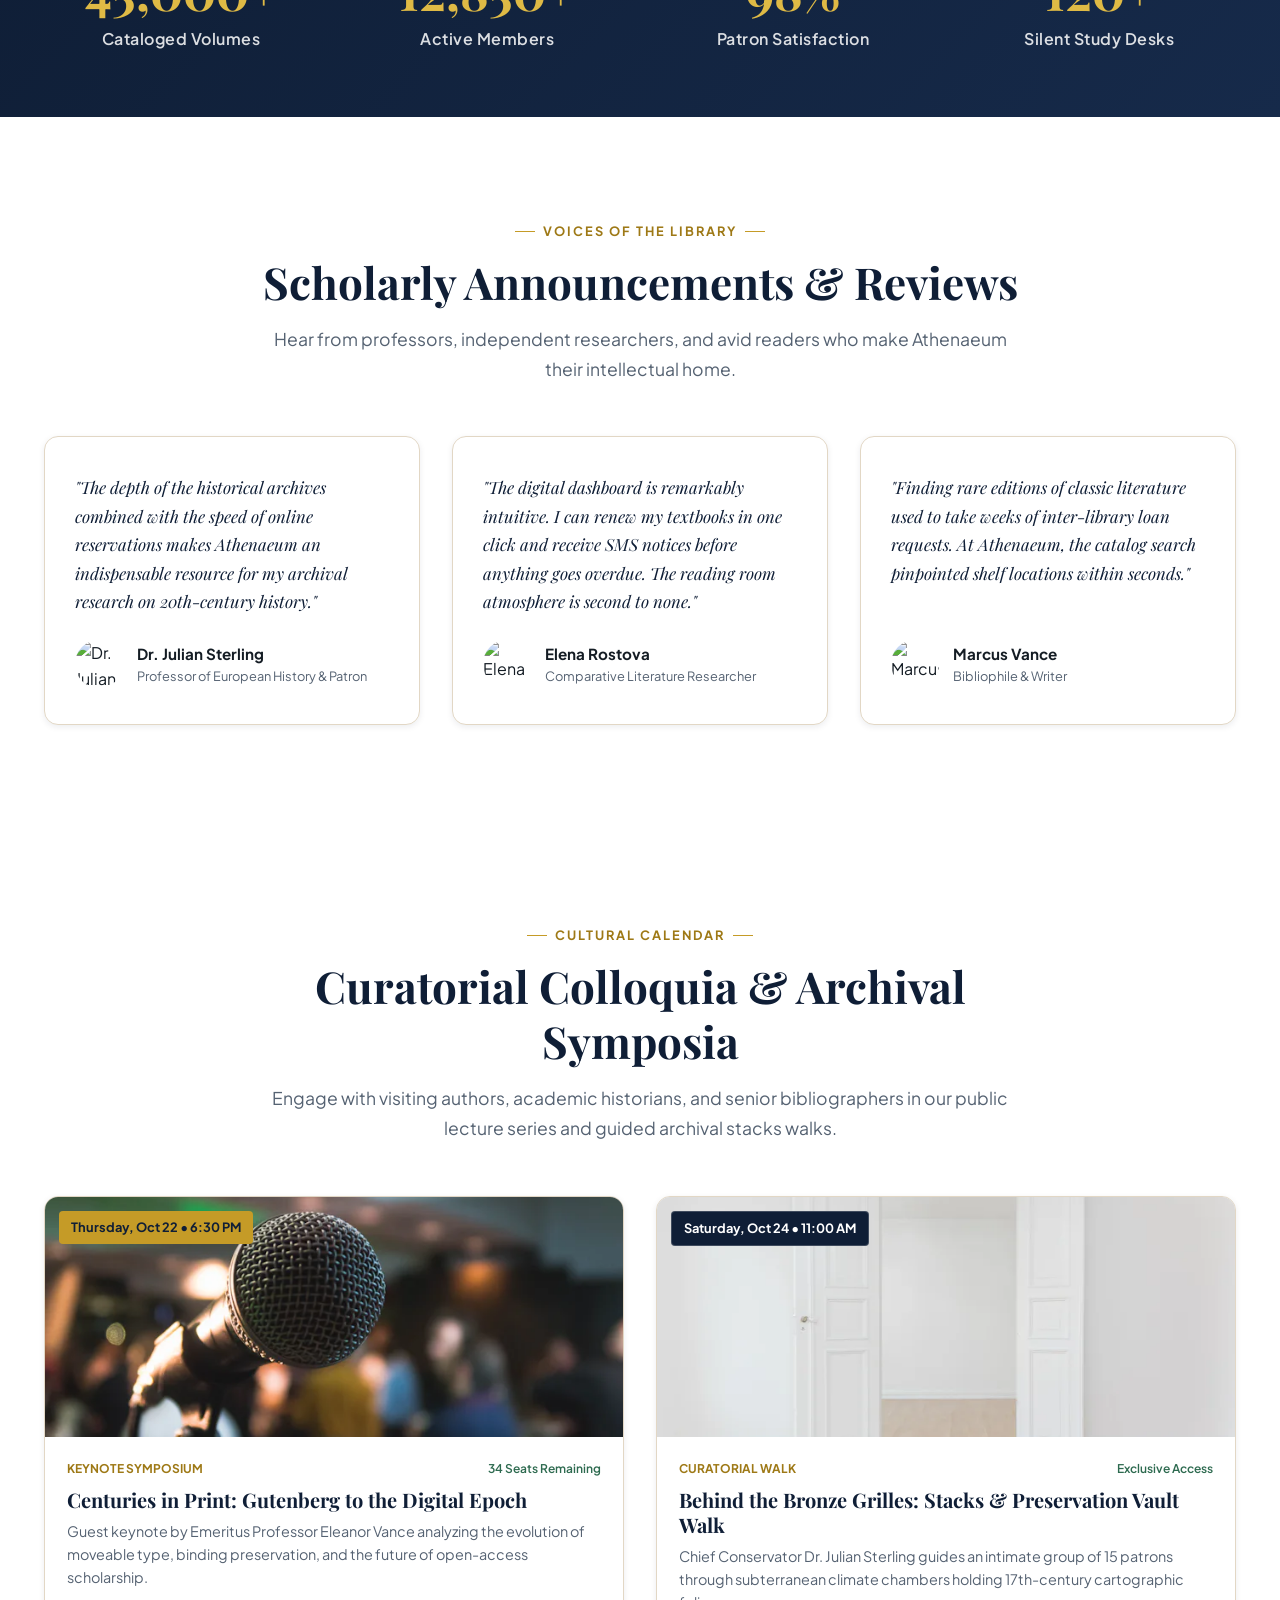
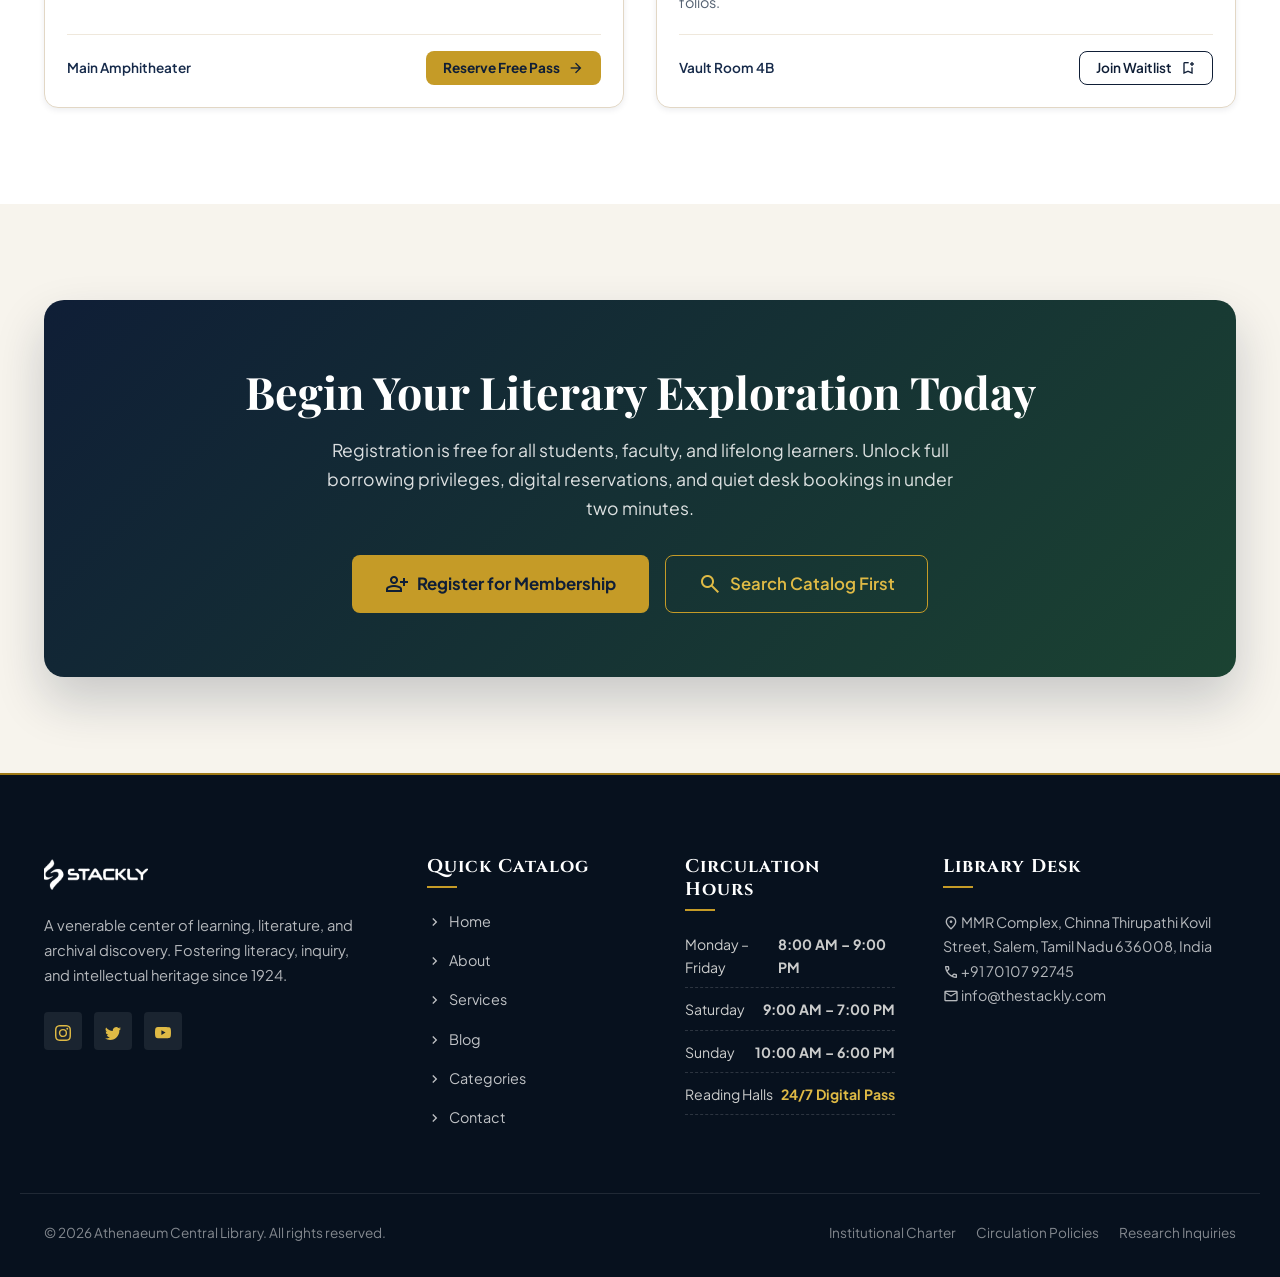
==== commit 7ee76b1c: "added logo" ====
--- a/index.html
+++ b/index.html
@@ -17,7 +17,7 @@
   <header class="site-header" id="siteHeader">
     <div class="container header-inner">
       <a href="index.html" class="logo-brand" aria-label="Athenaeum Central Library Home">
-        <img src="assets/images/logo.svg" alt="Athenaeum Central Library Emblem" class="logo-svg">
+        <img src="./assets/images/stackly-logo-0f1e36.webp" alt="Athenaeum Central Library Emblem" class="logo-svg">
       </a>
 
       <!-- Desktop Navigation -->
@@ -719,7 +719,7 @@
     <div class="container footer-grid">
       <!-- Col 1: Brand & Identity -->
       <div class="footer-brand">
-        <img src="assets/images/logo.svg" alt="Athenaeum Central Library" style="height: 40px; filter: brightness(0) invert(1);">
+        <img src="./assets/images/stackly-logo-0f1e36.webp" alt="Athenaeum Central Library" style="height: 40px; filter: brightness(0) invert(1);">
         <p>
           A venerable center of learning, literature, and archival discovery. Fostering literacy, inquiry, and intellectual heritage since 1924.
         </p>
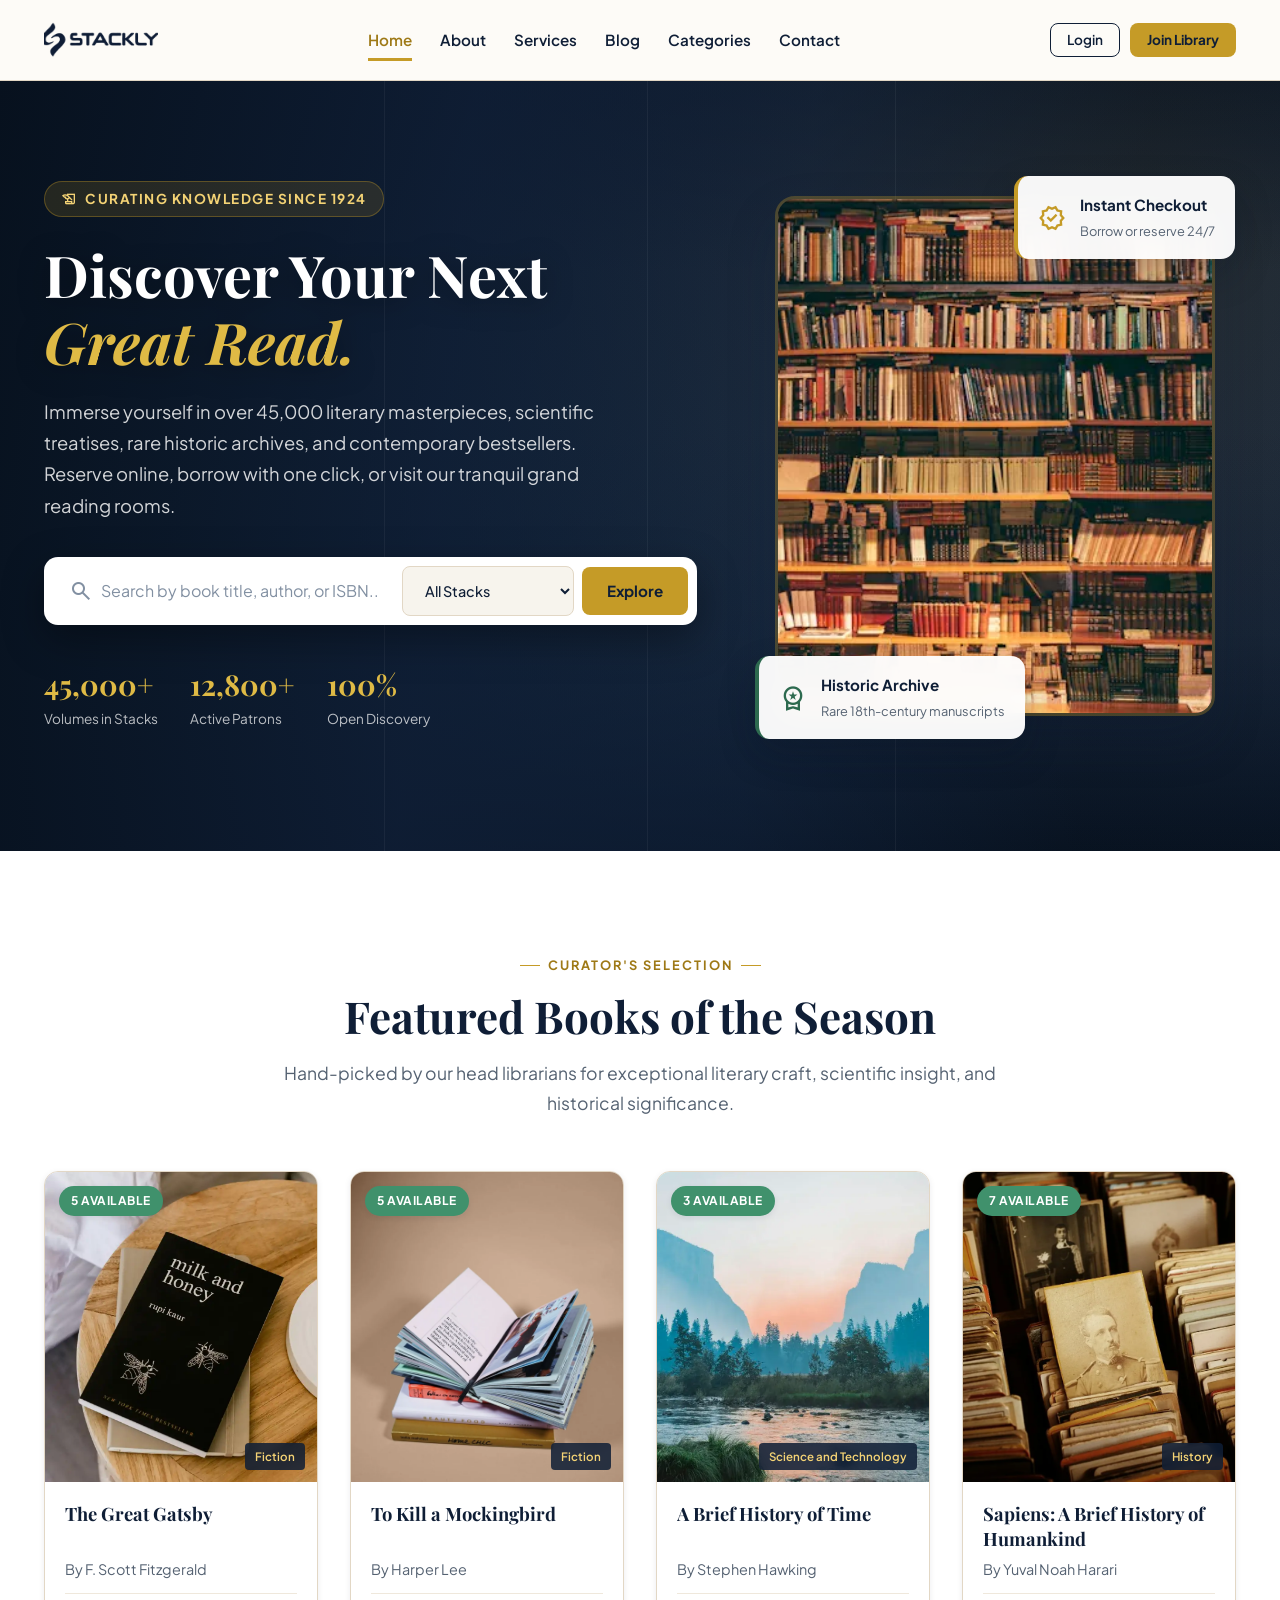
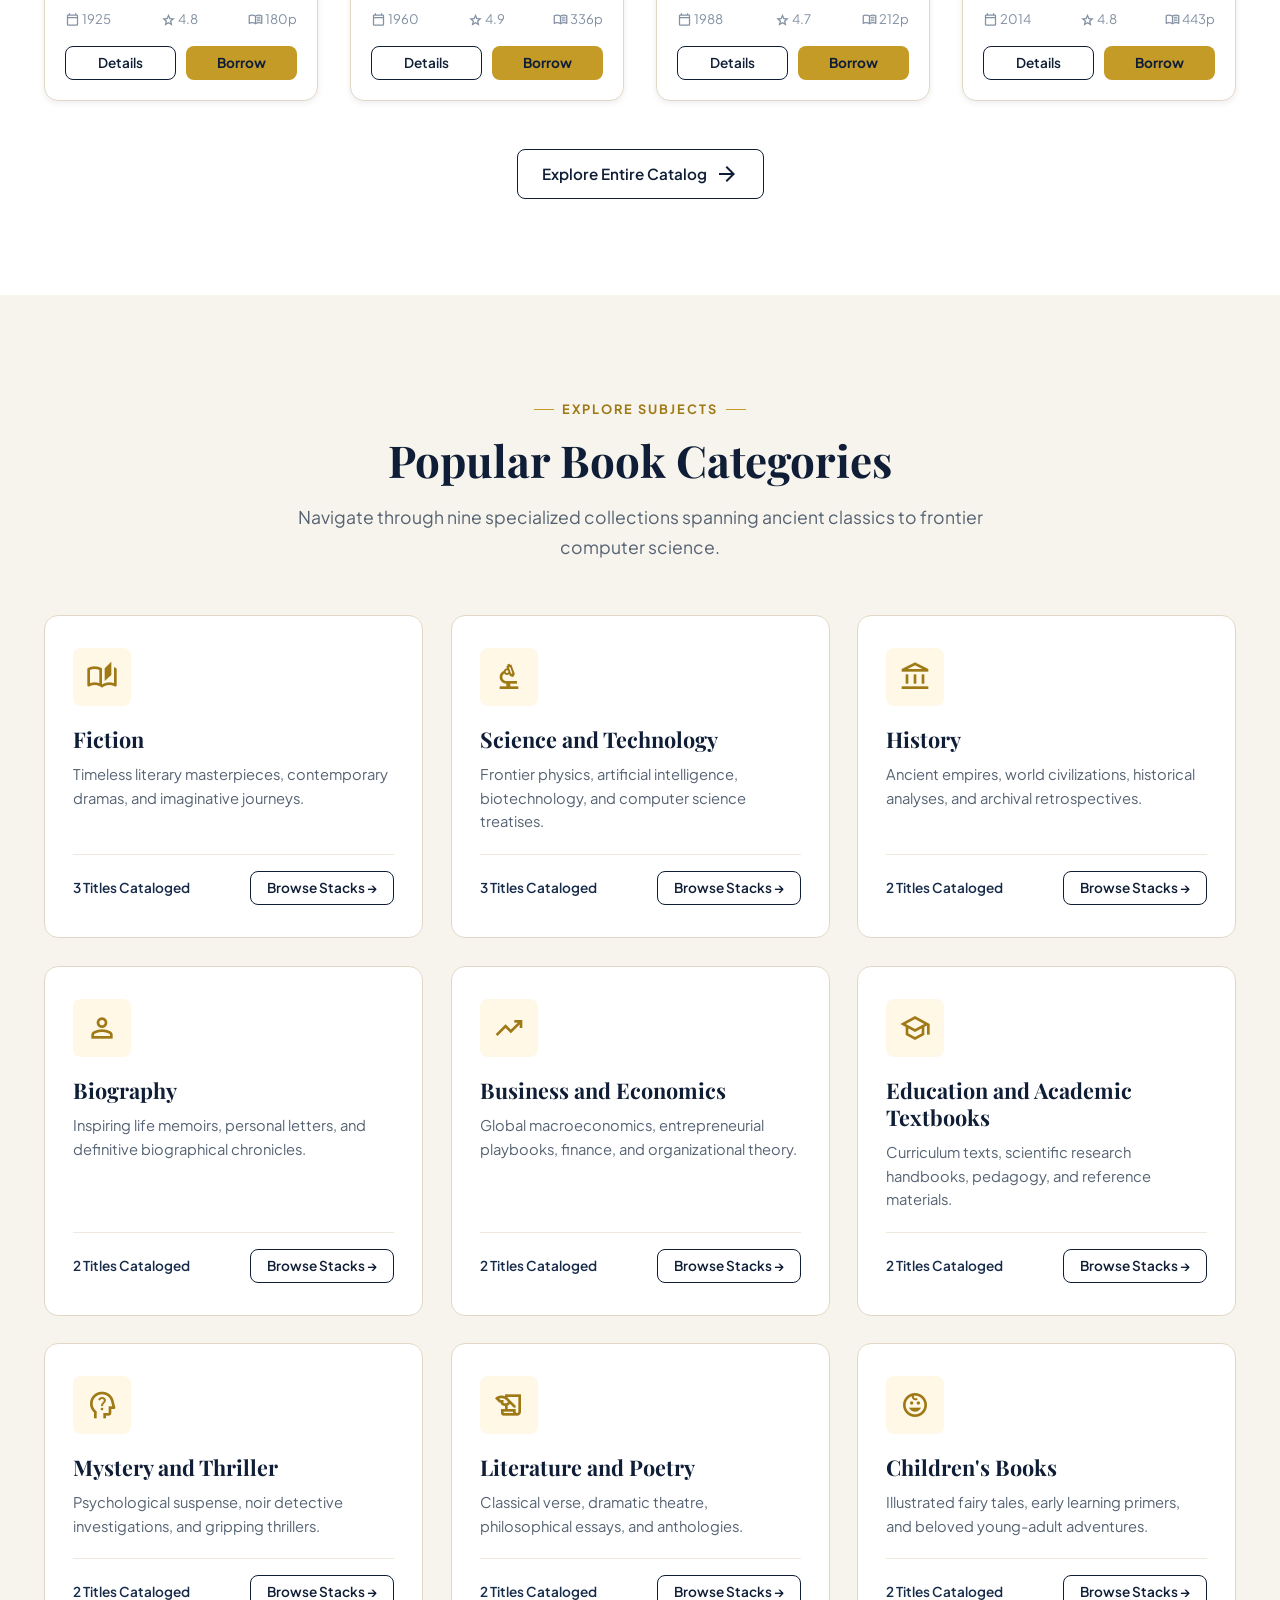
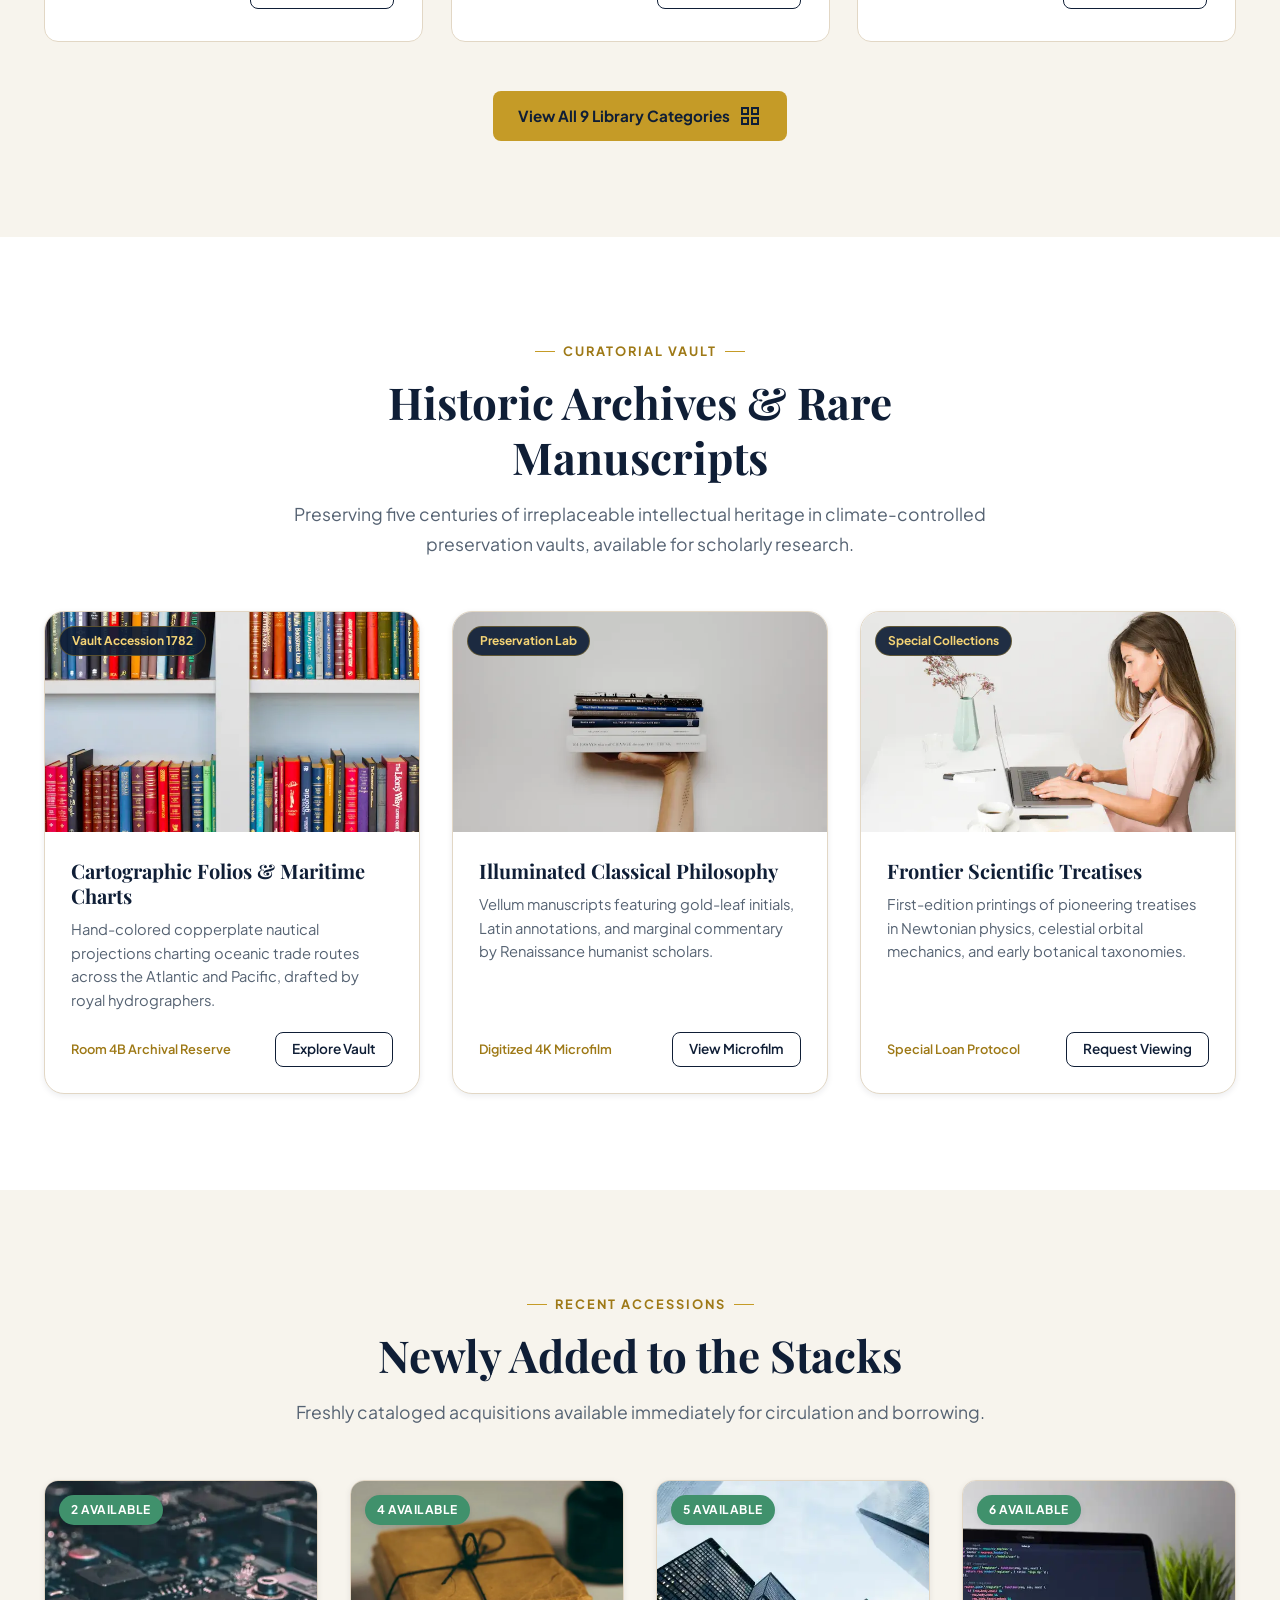
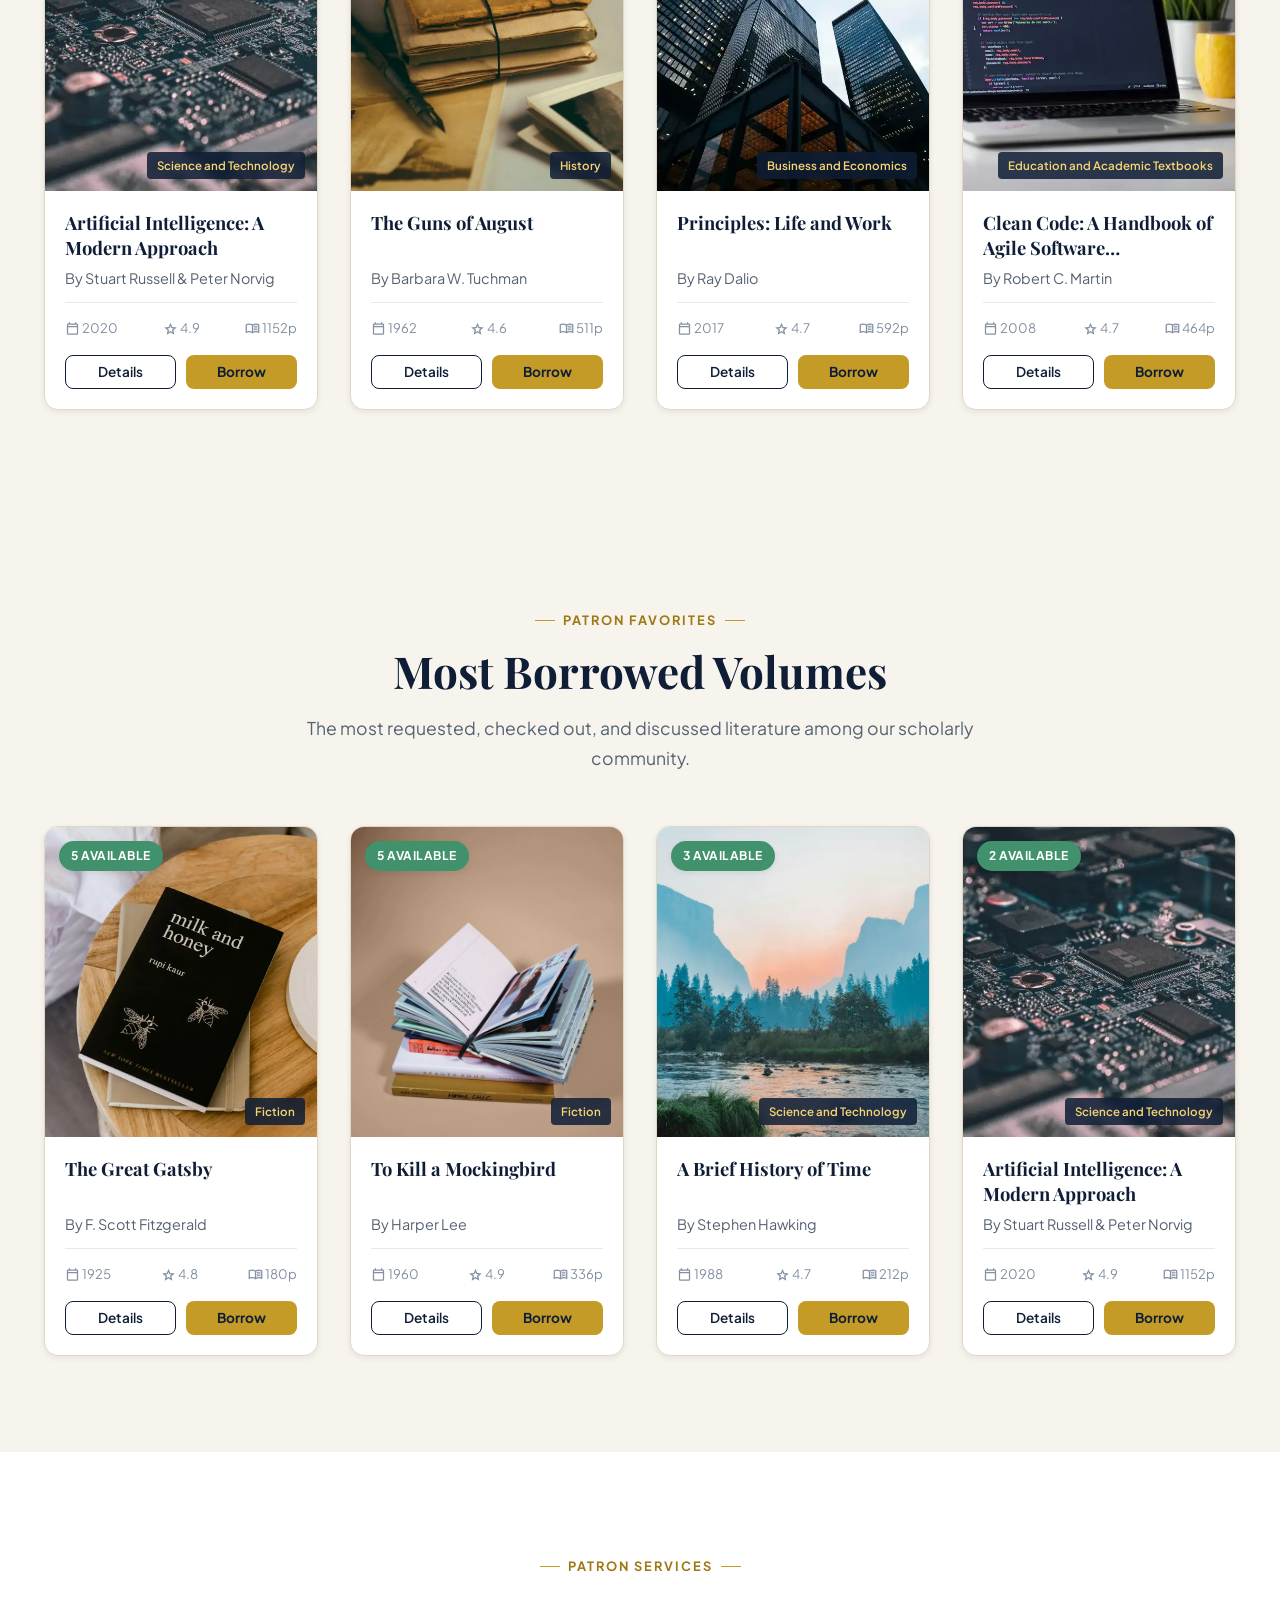
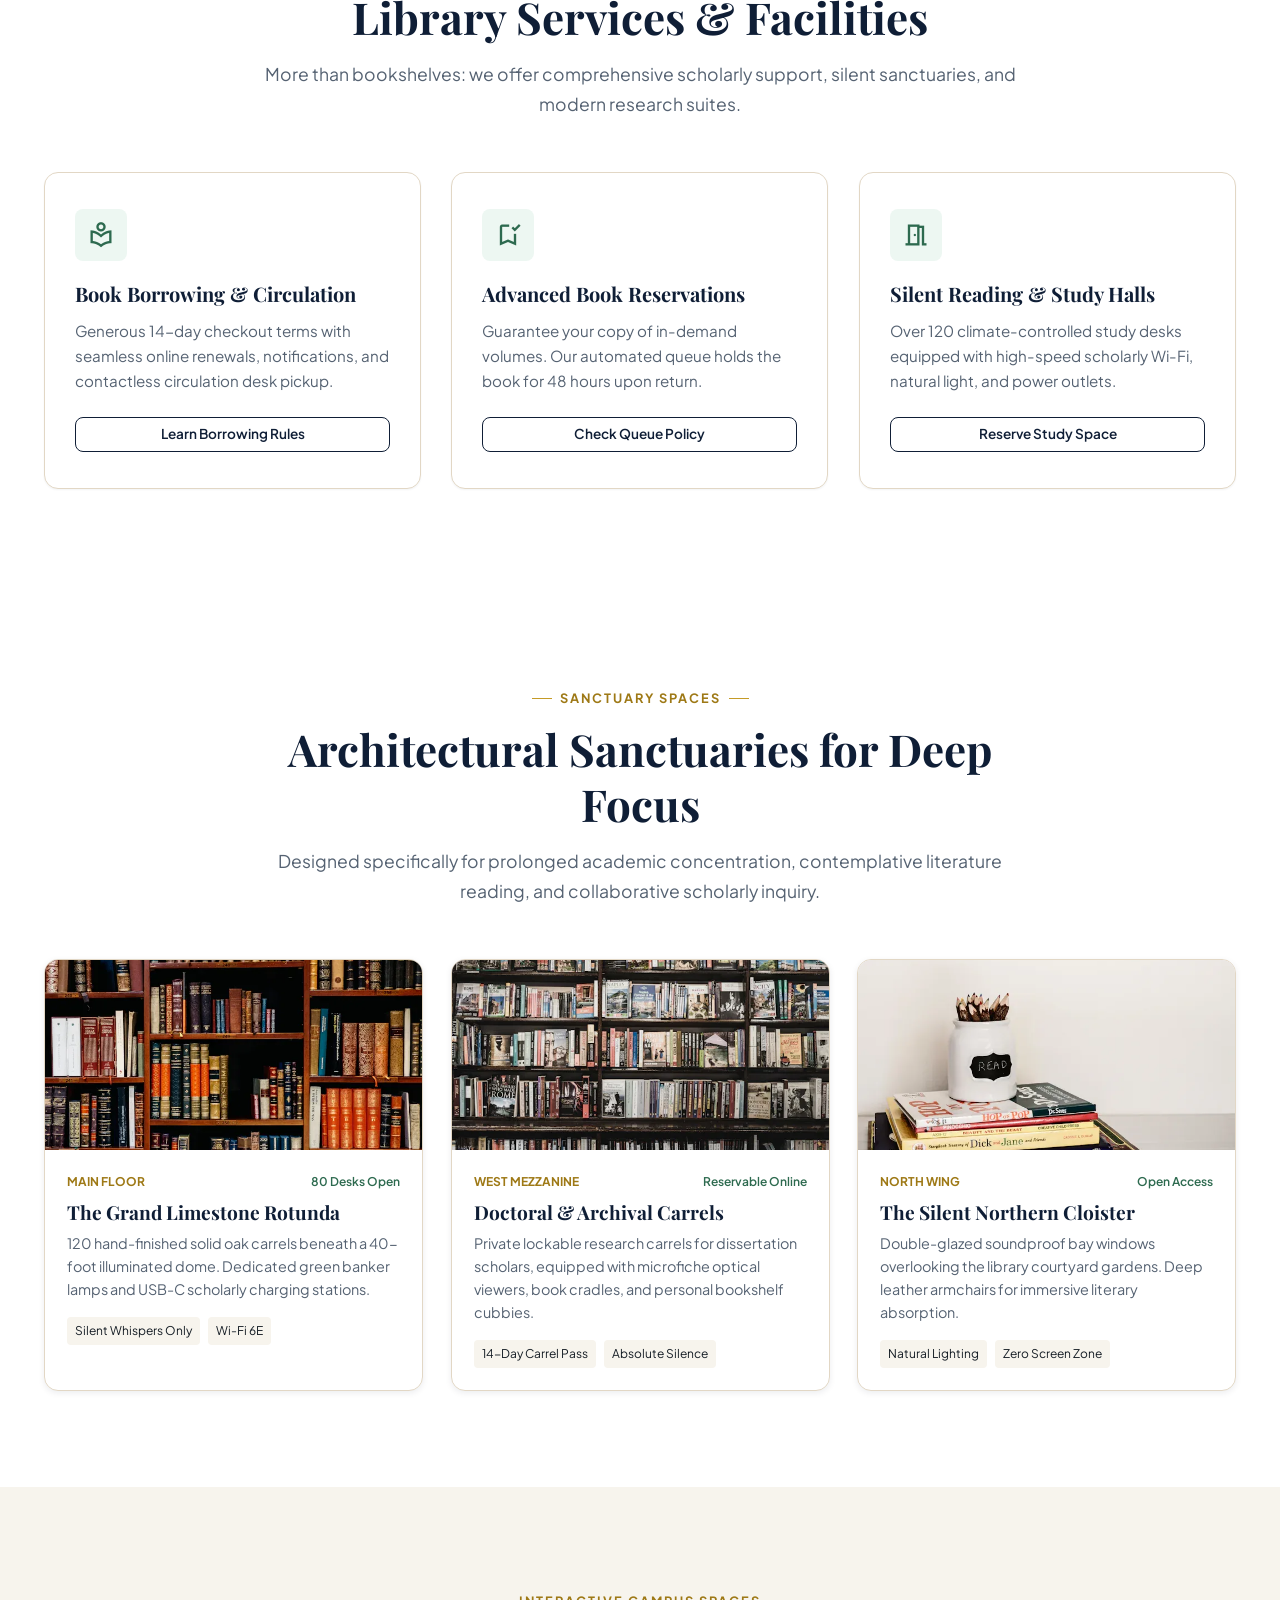
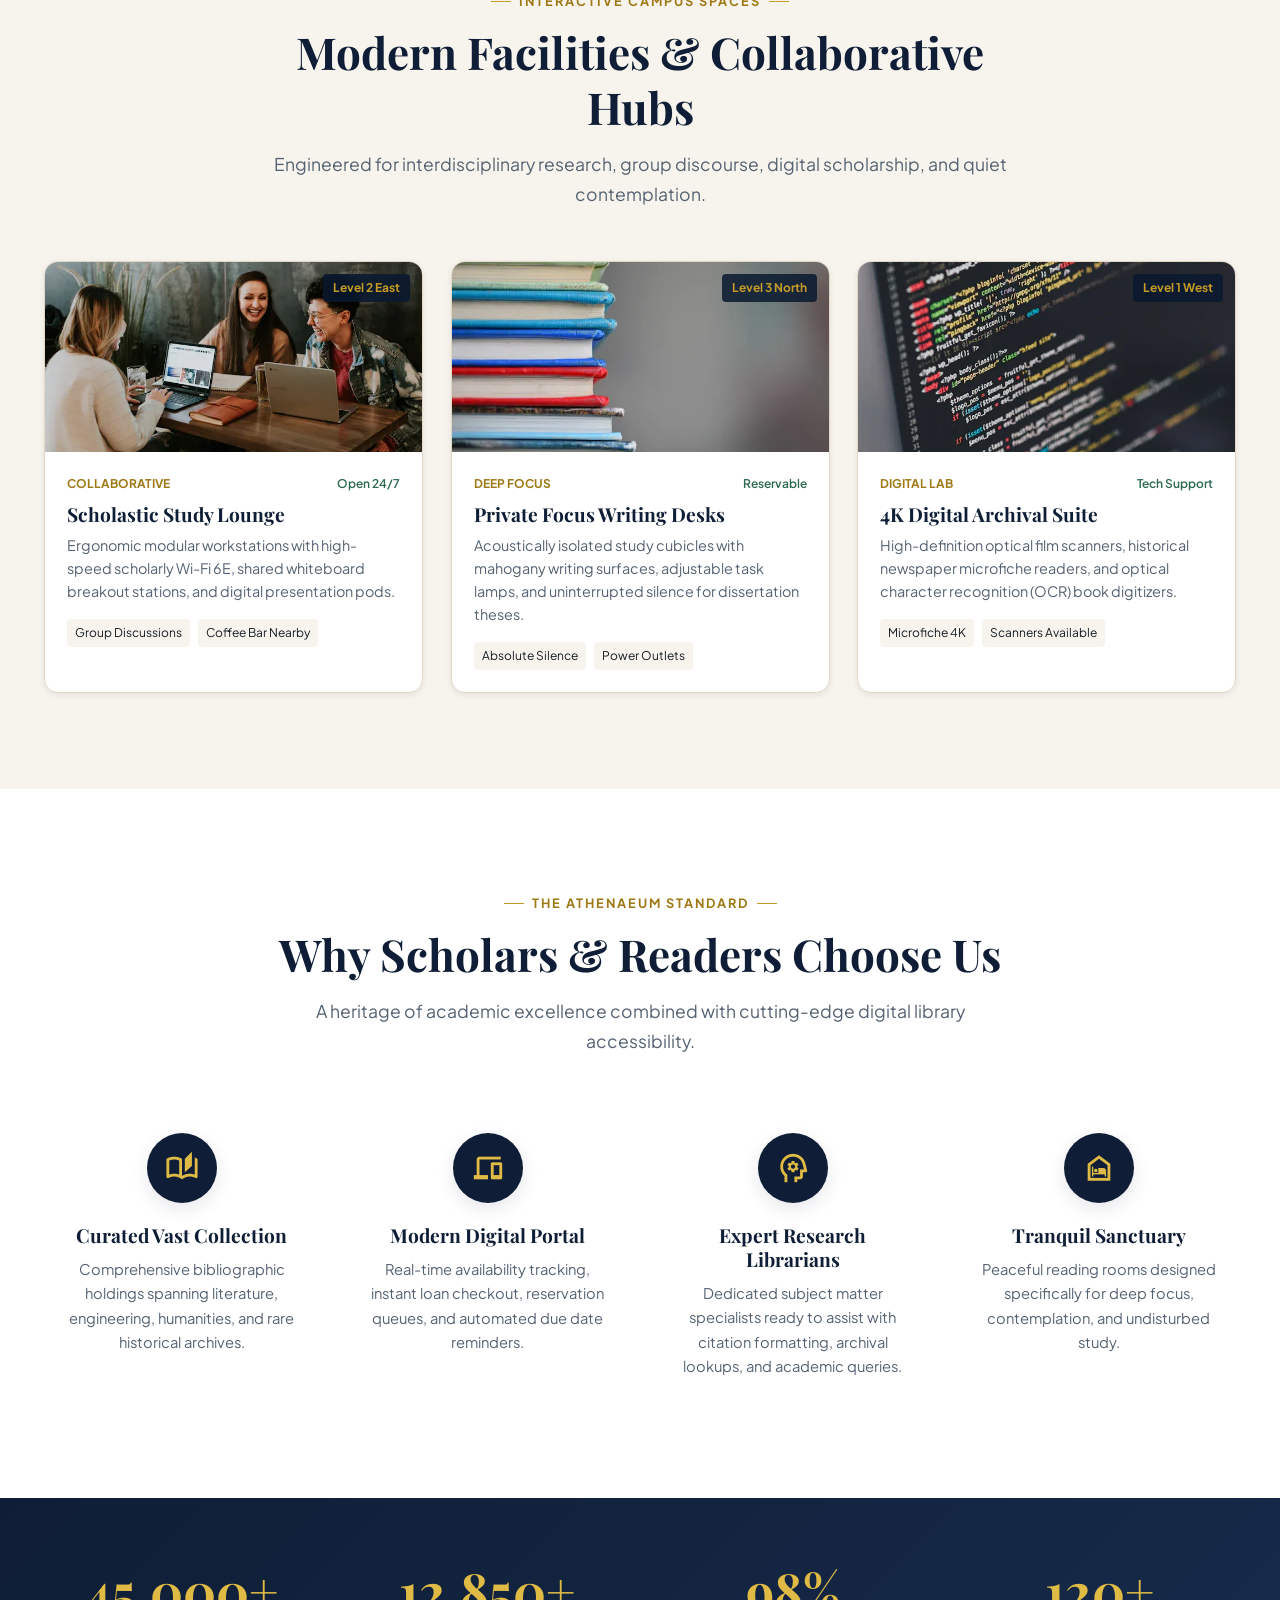
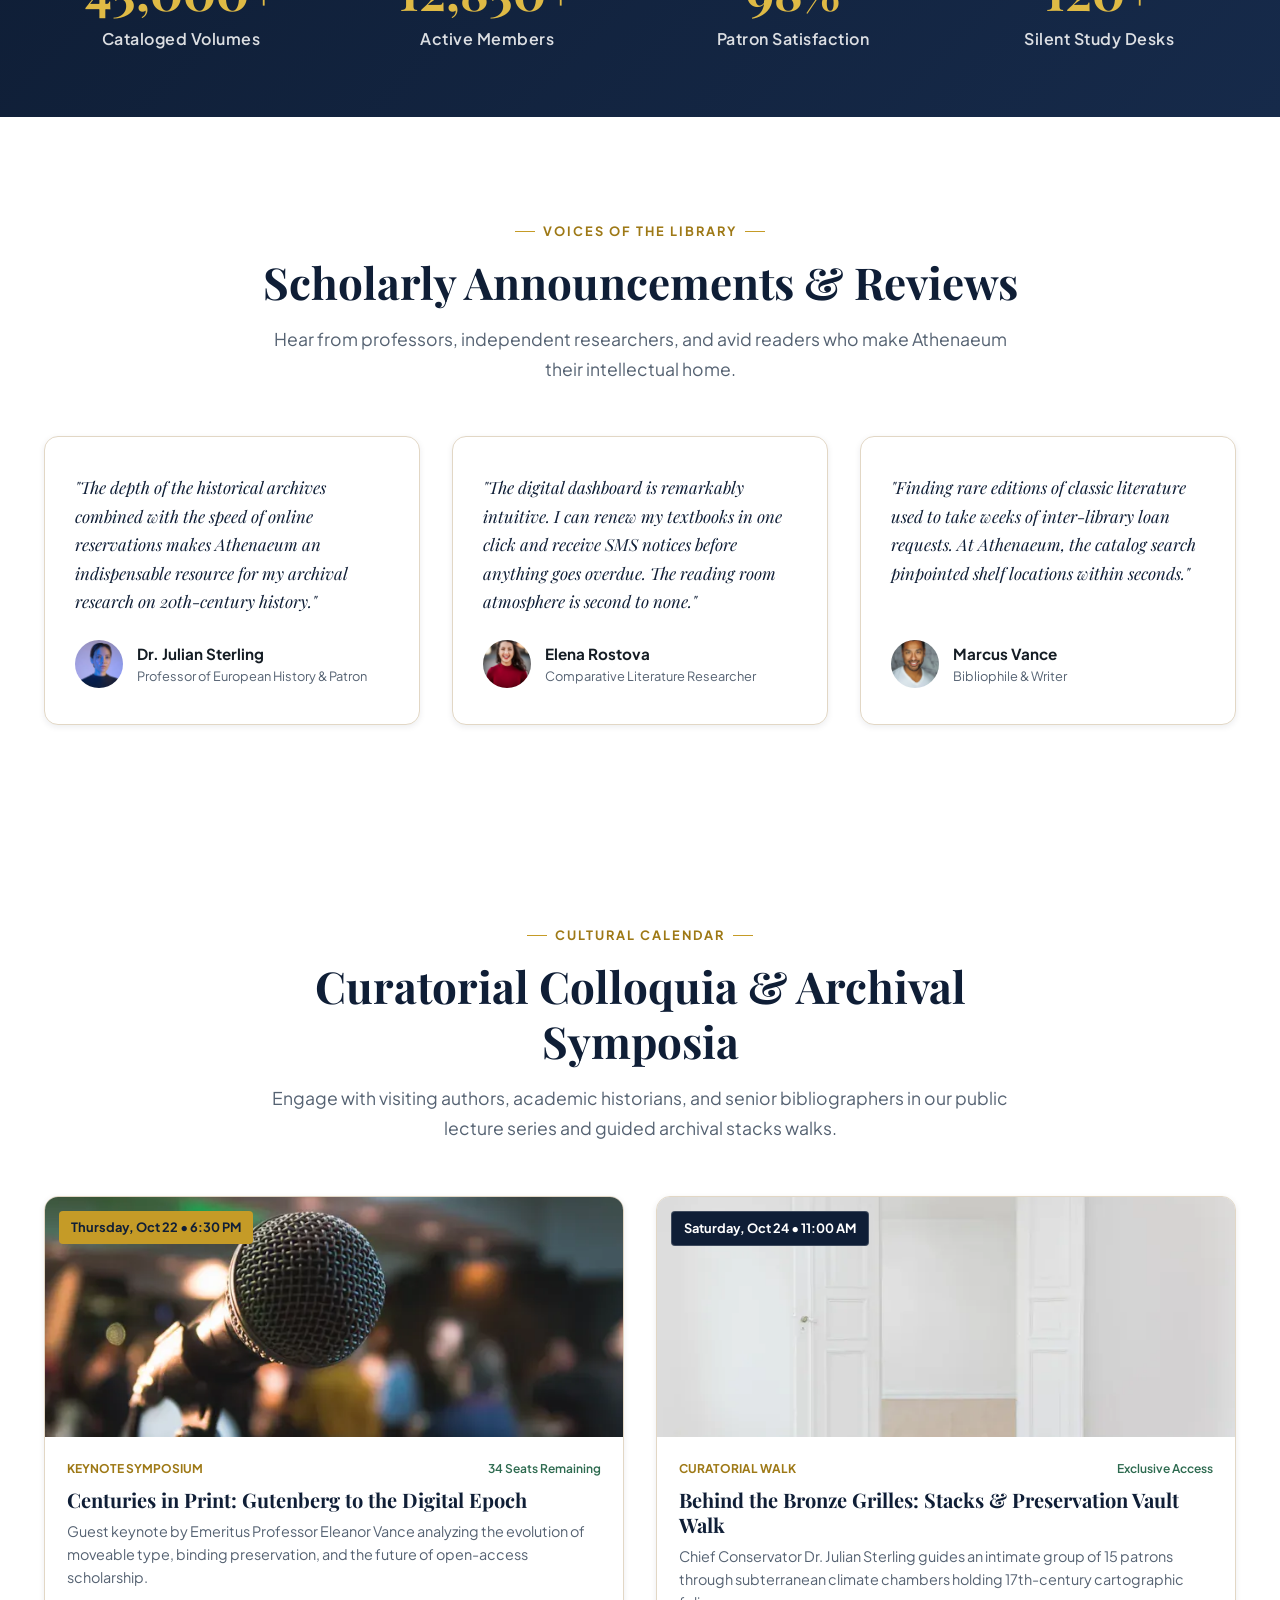
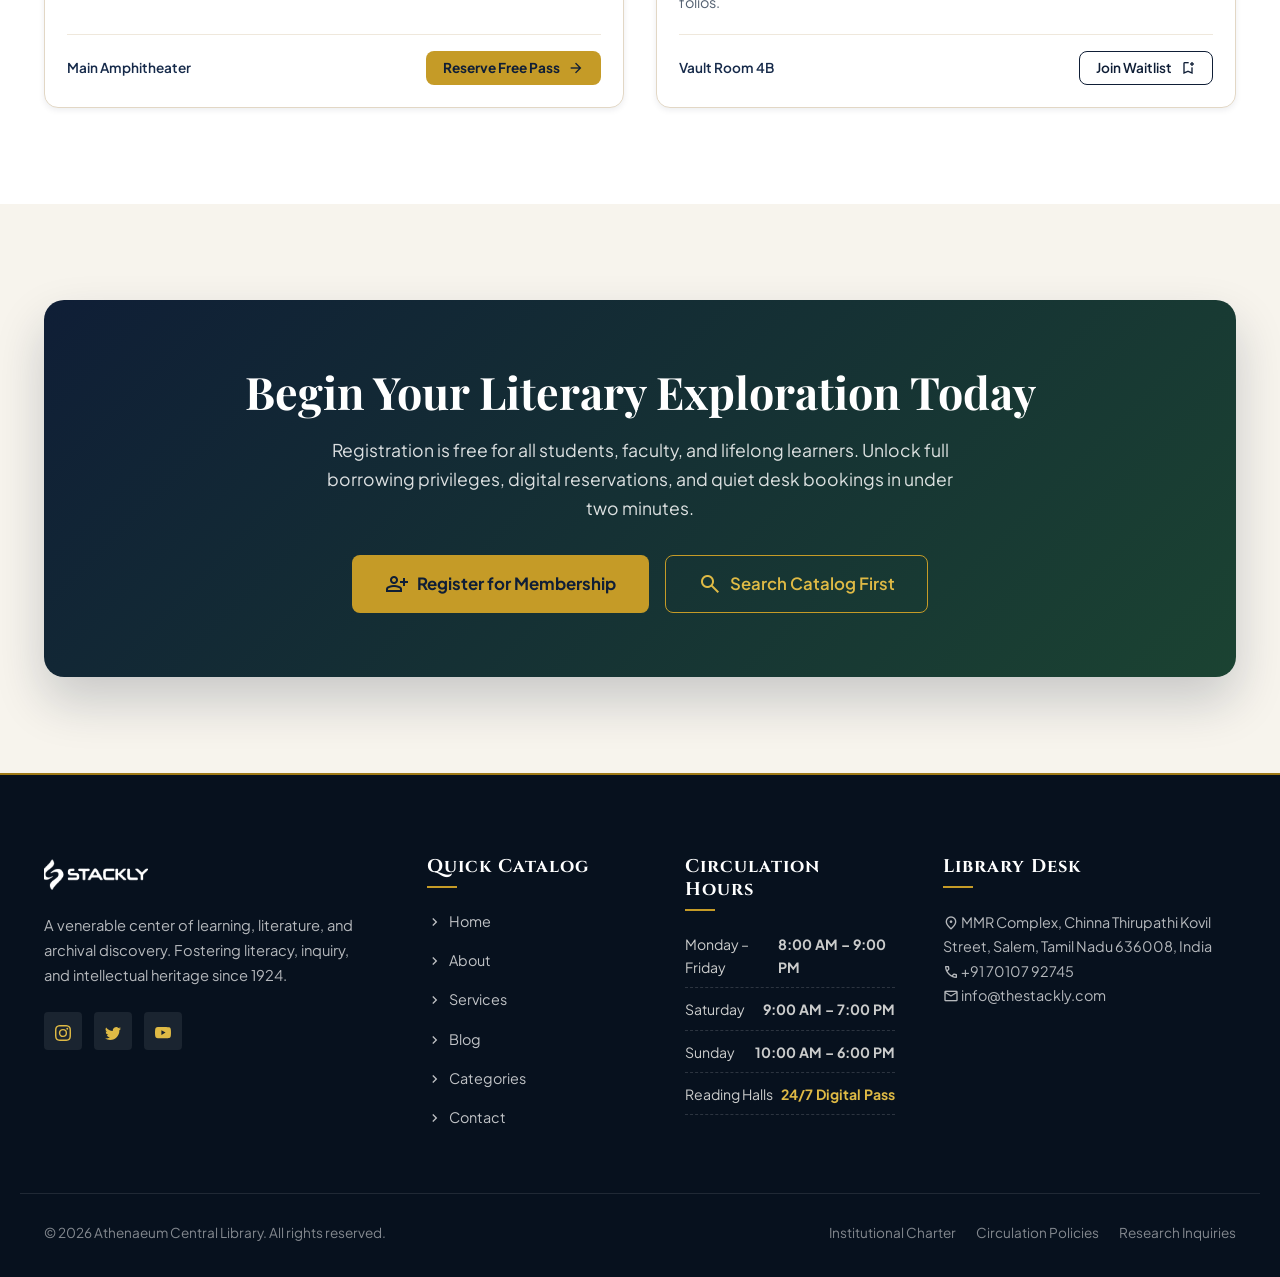
==== commit 73aeb43a: "changes of images" ====
--- a/index.html
+++ b/index.html
@@ -5,7 +5,7 @@
   <meta name="viewport" content="width=device-width, initial-scale=1.0">
   <title>Athenaeum Central Library — Discover Your Next Great Read</title>
   <meta name="description" content="Welcome to Athenaeum Central Library. Discover rare manuscripts, contemporary literature, academic treatises, and quiet sanctuary reading spaces.">
-  <link rel="icon" type="image/svg+xml" href="assets/images/logo.svg">
+  <!-- <link rel="icon" type="image/webp" href="assets/images/logo.webp"> -->
   <link rel="stylesheet" href="assets/css/style.css">
 </head>
 <body>
@@ -48,7 +48,7 @@
   <div class="mobile-nav-backdrop" id="mobileNavBackdrop"></div>
   <aside class="mobile-nav-drawer" id="mobileNavDrawer" aria-hidden="true">
     <div class="mobile-drawer-header">
-      <img src="assets/images/logo.svg" alt="Athenaeum Library" style="height: 32px; filter: brightness(0) invert(1);">
+      <img src="assets/images/stackly-logo-0f1e36.webp" alt="Athenaeum Library" style="height: 32px; filter: brightness(0) invert(1);">
       <button type="button" id="mobileDrawerClose" style="color: #fff;" aria-label="Close mobile menu">
         <span class="material-symbols-outlined">close</span>
       </button>
@@ -590,7 +590,7 @@
               "The depth of the historical archives combined with the speed of online reservations makes Athenaeum an indispensable resource for my archival research on 20th-century history."
             </p>
             <div class="testimonial-author">
-              <img src="https://images.unsplash.com/photo-1534528741775-53994a69daeb?w=100&fit=crop&crop=faces" alt="Dr. Julian Sterling" class="testimonial-avatar">
+              <img src="assets/images/avatar-dr-sterling.webp" alt="Dr. Julian Sterling" class="testimonial-avatar">
               <div>
                 <div class="testimonial-name">Dr. Julian Sterling</div>
                 <div class="testimonial-role">Professor of European History & Patron</div>
@@ -603,7 +603,7 @@
               "The digital dashboard is remarkably intuitive. I can renew my textbooks in one click and receive SMS notices before anything goes overdue. The reading room atmosphere is second to none."
             </p>
             <div class="testimonial-author">
-              <img src="https://images.unsplash.com/photo-1494790108377-be9c29b29330?w=100&fit=crop&crop=faces" alt="Elena Rostova" class="testimonial-avatar">
+              <img src="assets/images/avatar-elena-rostova.webp" alt="Elena Rostova" class="testimonial-avatar">
               <div>
                 <div class="testimonial-name">Elena Rostova</div>
                 <div class="testimonial-role">Comparative Literature Researcher</div>
@@ -616,7 +616,7 @@
               "Finding rare editions of classic literature used to take weeks of inter-library loan requests. At Athenaeum, the catalog search pinpointed shelf locations within seconds."
             </p>
             <div class="testimonial-author">
-              <img src="https://images.unsplash.com/photo-1507003211169-0a1dd7228f2d?w=100&fit=crop&crop=faces" alt="Marcus Vance" class="testimonial-avatar">
+              <img src="assets/images/avatar-marcus-vance.webp" alt="Marcus Vance" class="testimonial-avatar">
               <div>
                 <div class="testimonial-name">Marcus Vance</div>
                 <div class="testimonial-role">Bibliophile & Writer</div>
--- a/assets/css/style.css
+++ b/assets/css/style.css
@@ -1751,27 +1751,27 @@
 }
 
 .page-hero-books {
-  background-image: url('https://images.unsplash.com/photo-1524995997946-a1c2e315a42f?w=1200&auto=format&fit=crop&fm=webp&q=65');
+  background-image: url('assets/images/bg-books.webp');
 }
 
 .page-hero-categories {
-  background-image: url('https://images.unsplash.com/photo-1481627834876-b7833e8f5570?w=1200&auto=format&fit=crop&fm=webp&q=65');
+  background-image: url('assets/images/bg-categories.webp');
 }
 
 .page-hero-services {
-  background-image: url('https://images.unsplash.com/photo-1505664194779-8beaceb93744?w=1200&auto=format&fit=crop&fm=webp&q=65');
+  background-image: url('assets/images/bg-hero.webp');
 }
 
 .page-hero-about {
-  background-image: url('https://images.unsplash.com/photo-1521587760476-6c12a4b040da?w=1200&auto=format&fit=crop&fm=webp&q=65');
+  background-image: url('assets/images/bg-services.webp');
 }
 
 .page-hero-contact {
-  background-image: url('https://images.unsplash.com/photo-1457369804613-52c61a468e7d?w=1200&auto=format&fit=crop&fm=webp&q=65');
+  background-image: url('assets/images/bg-contact.webp');
 }
 
 .page-hero-details {
-  background-image: url('https://images.unsplash.com/photo-1544947950-fa07a98d237f?w=1200&auto=format&fit=crop&fm=webp&q=65');
+  background-image: url('assets/images/book-cover-fallback.webp');
 }
 
 /* Archives & Special Collection Cards */
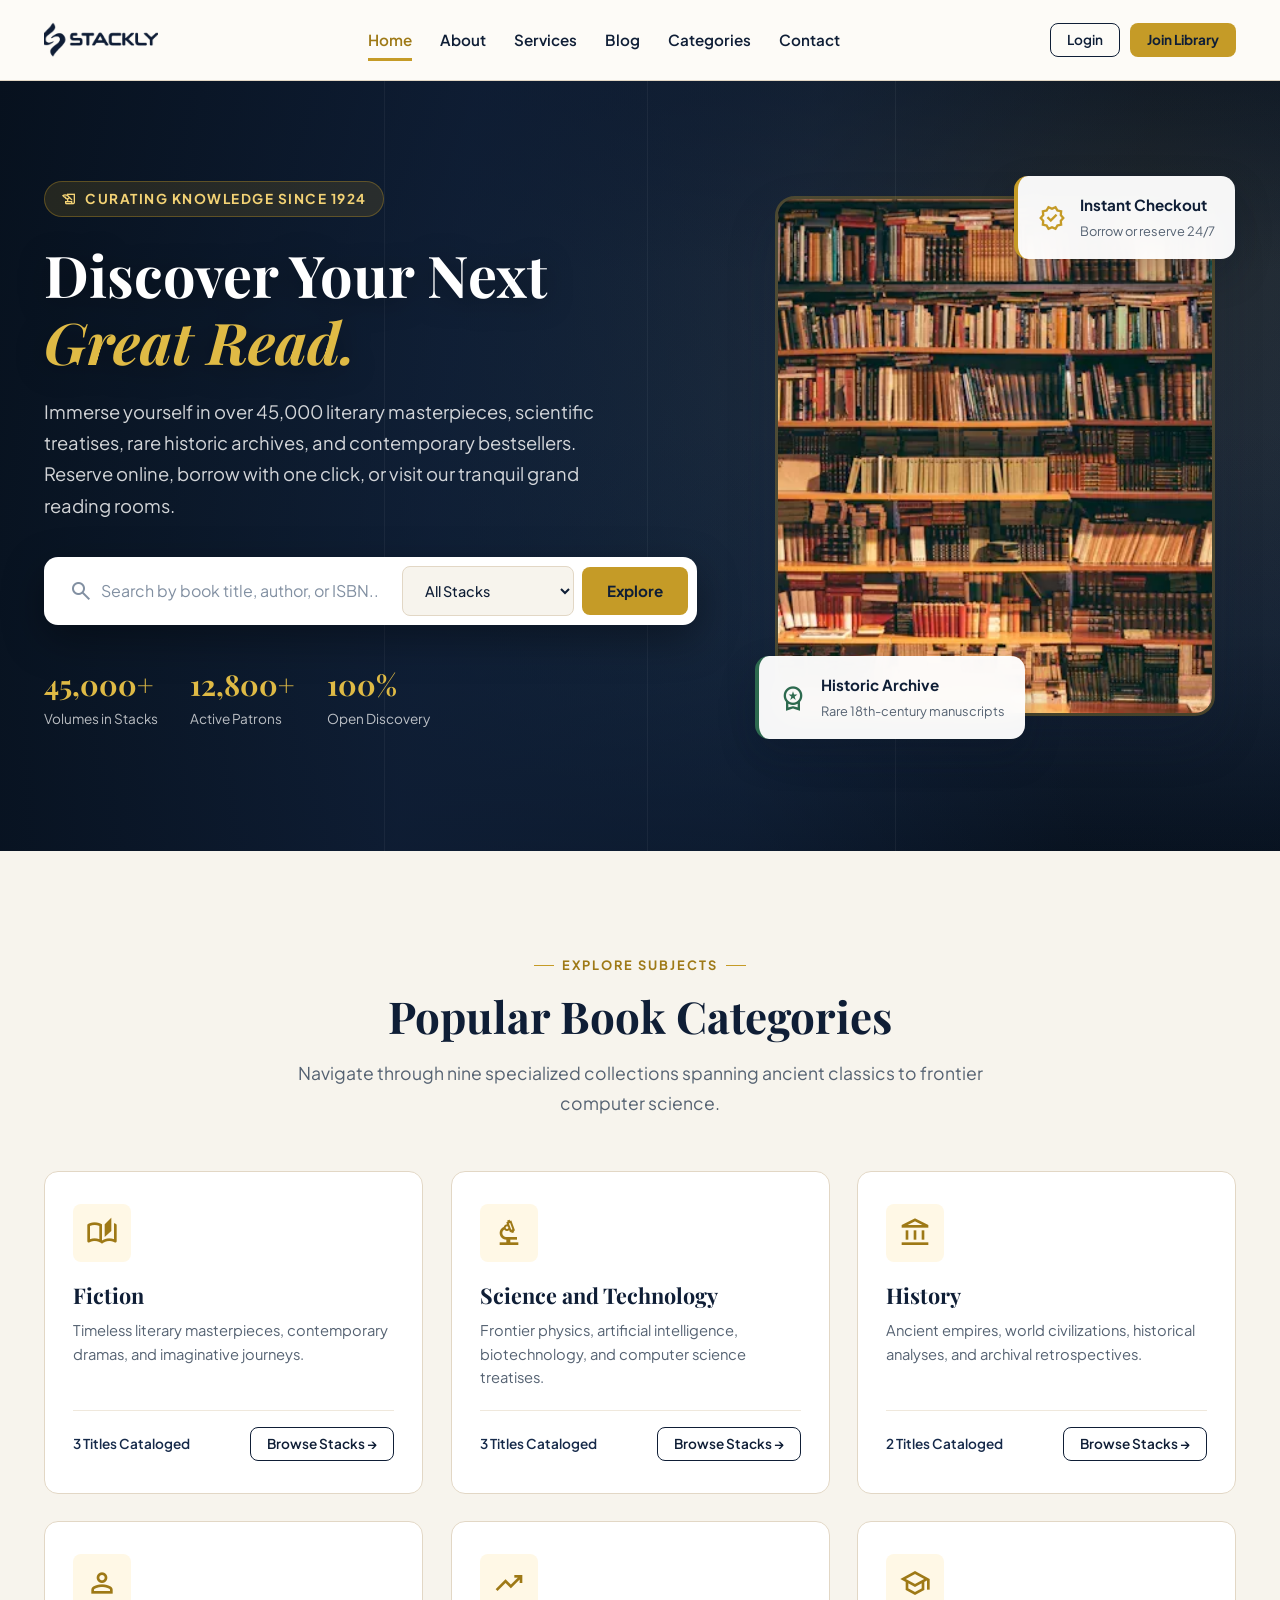
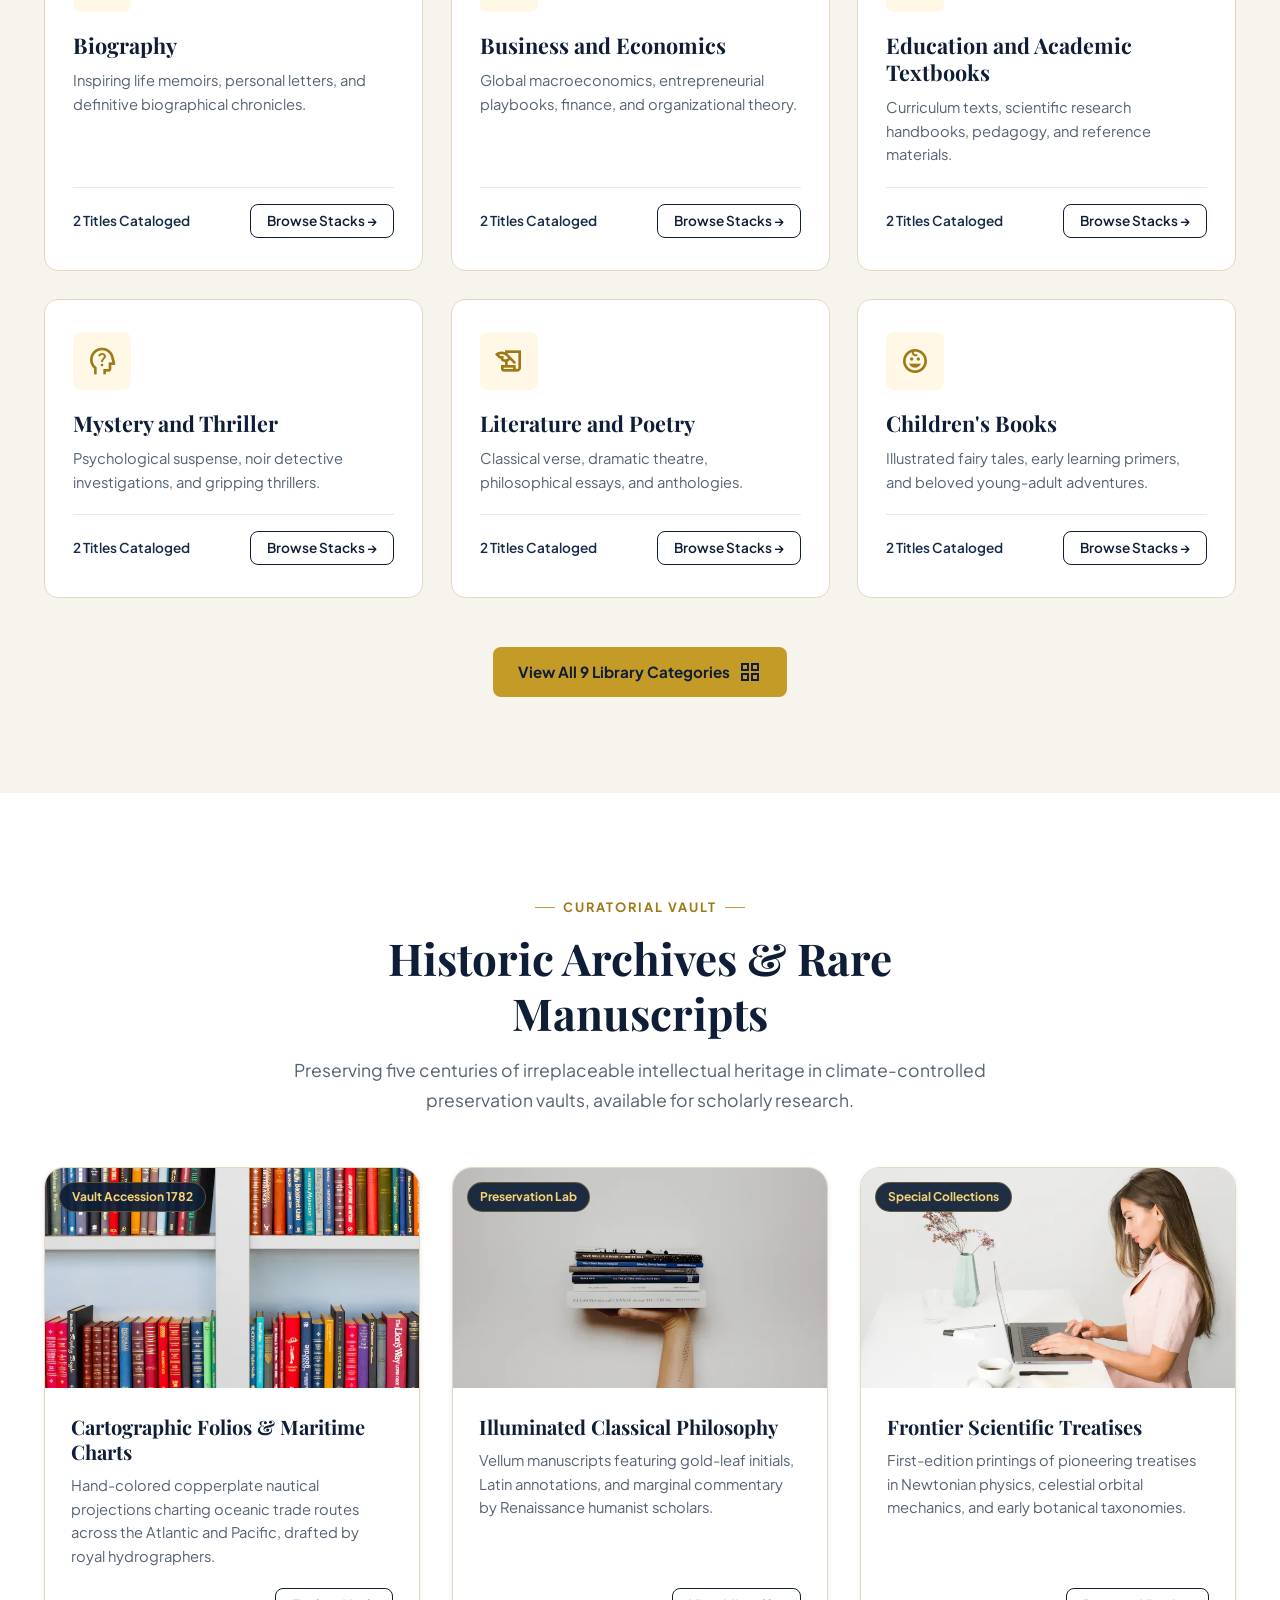
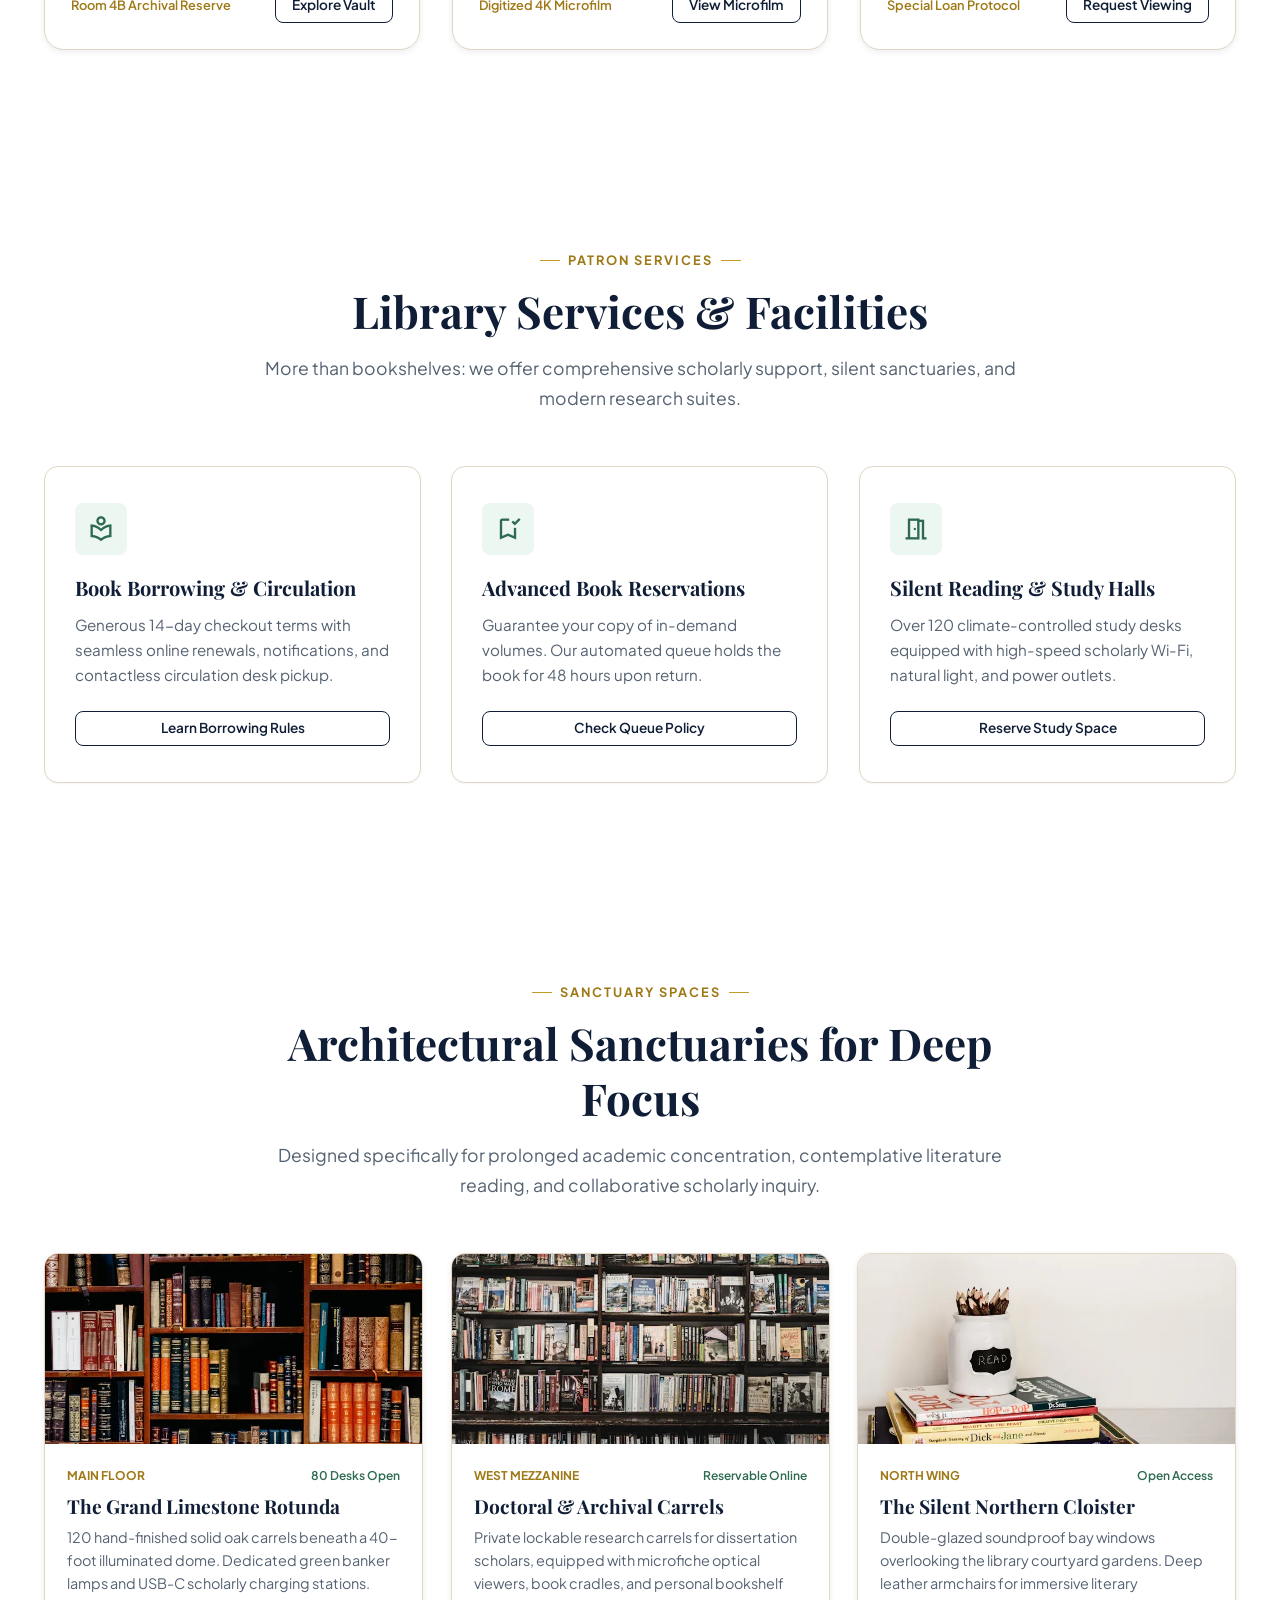
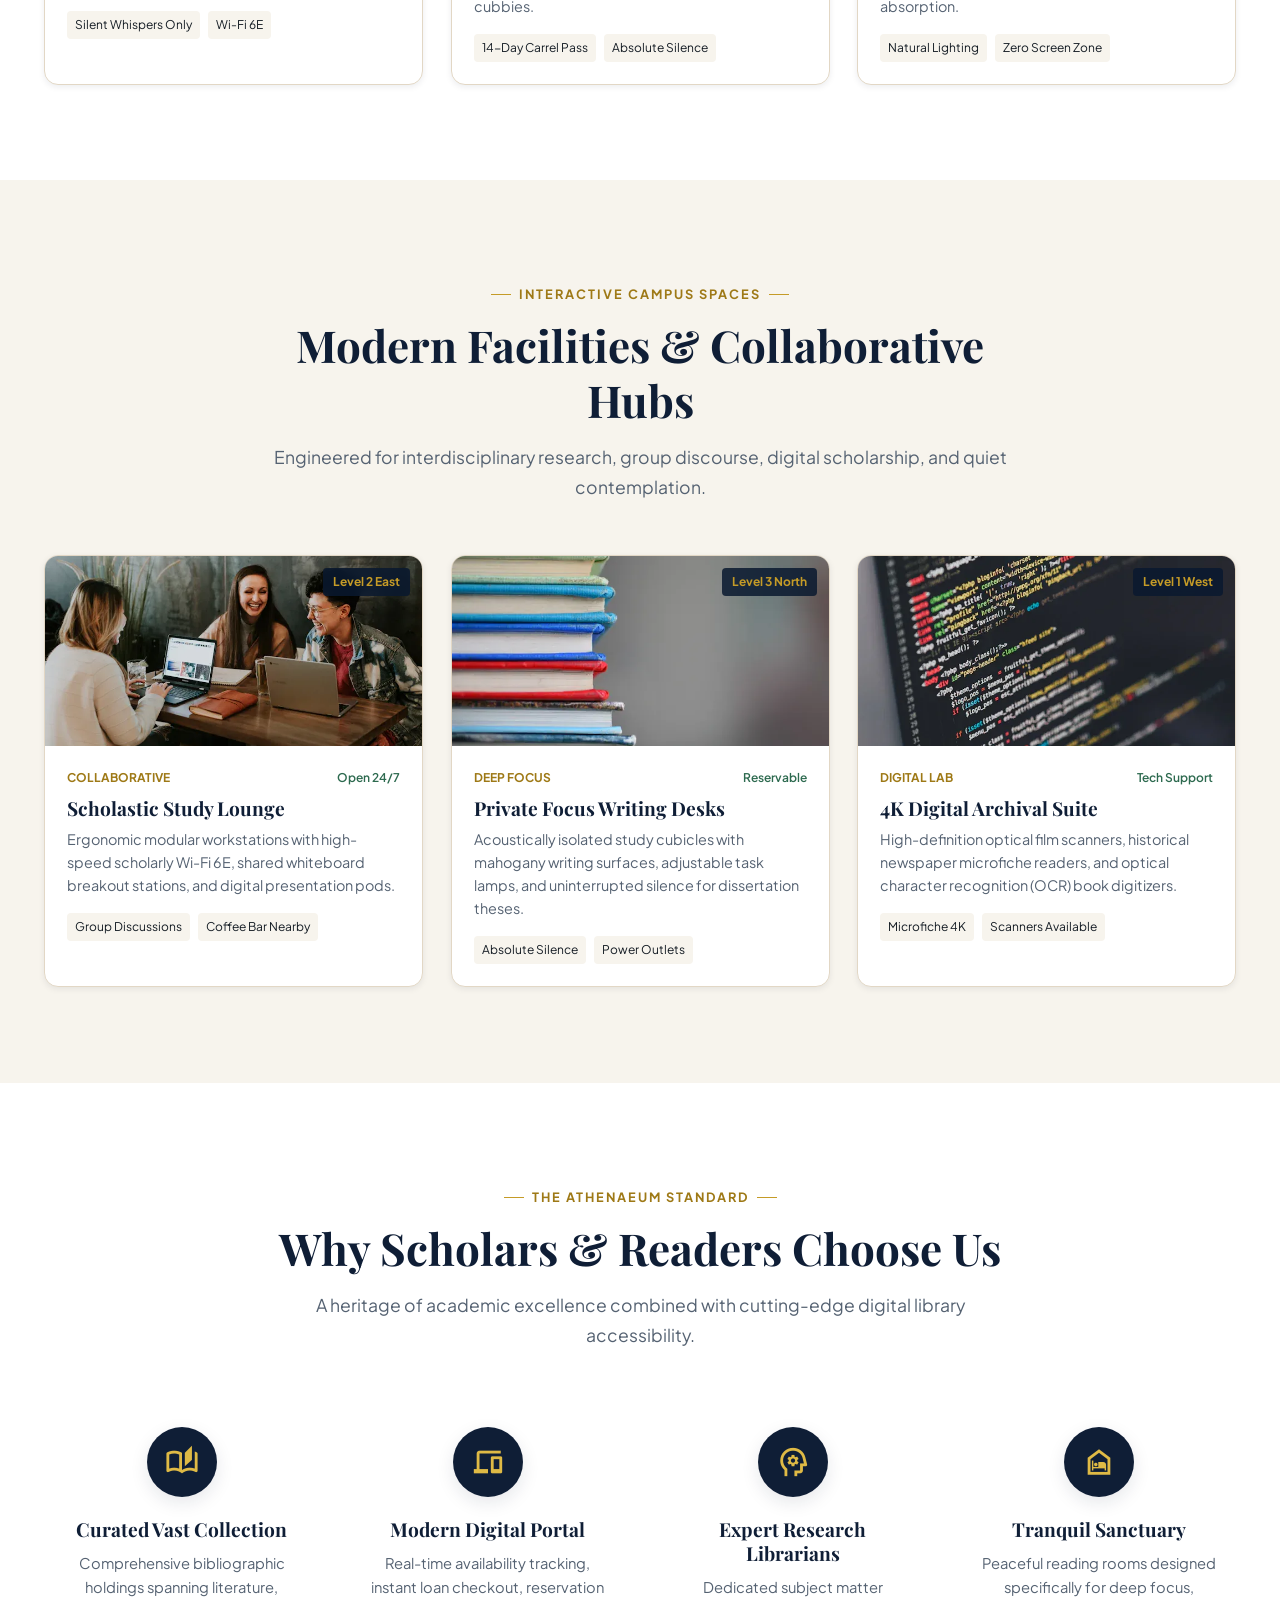
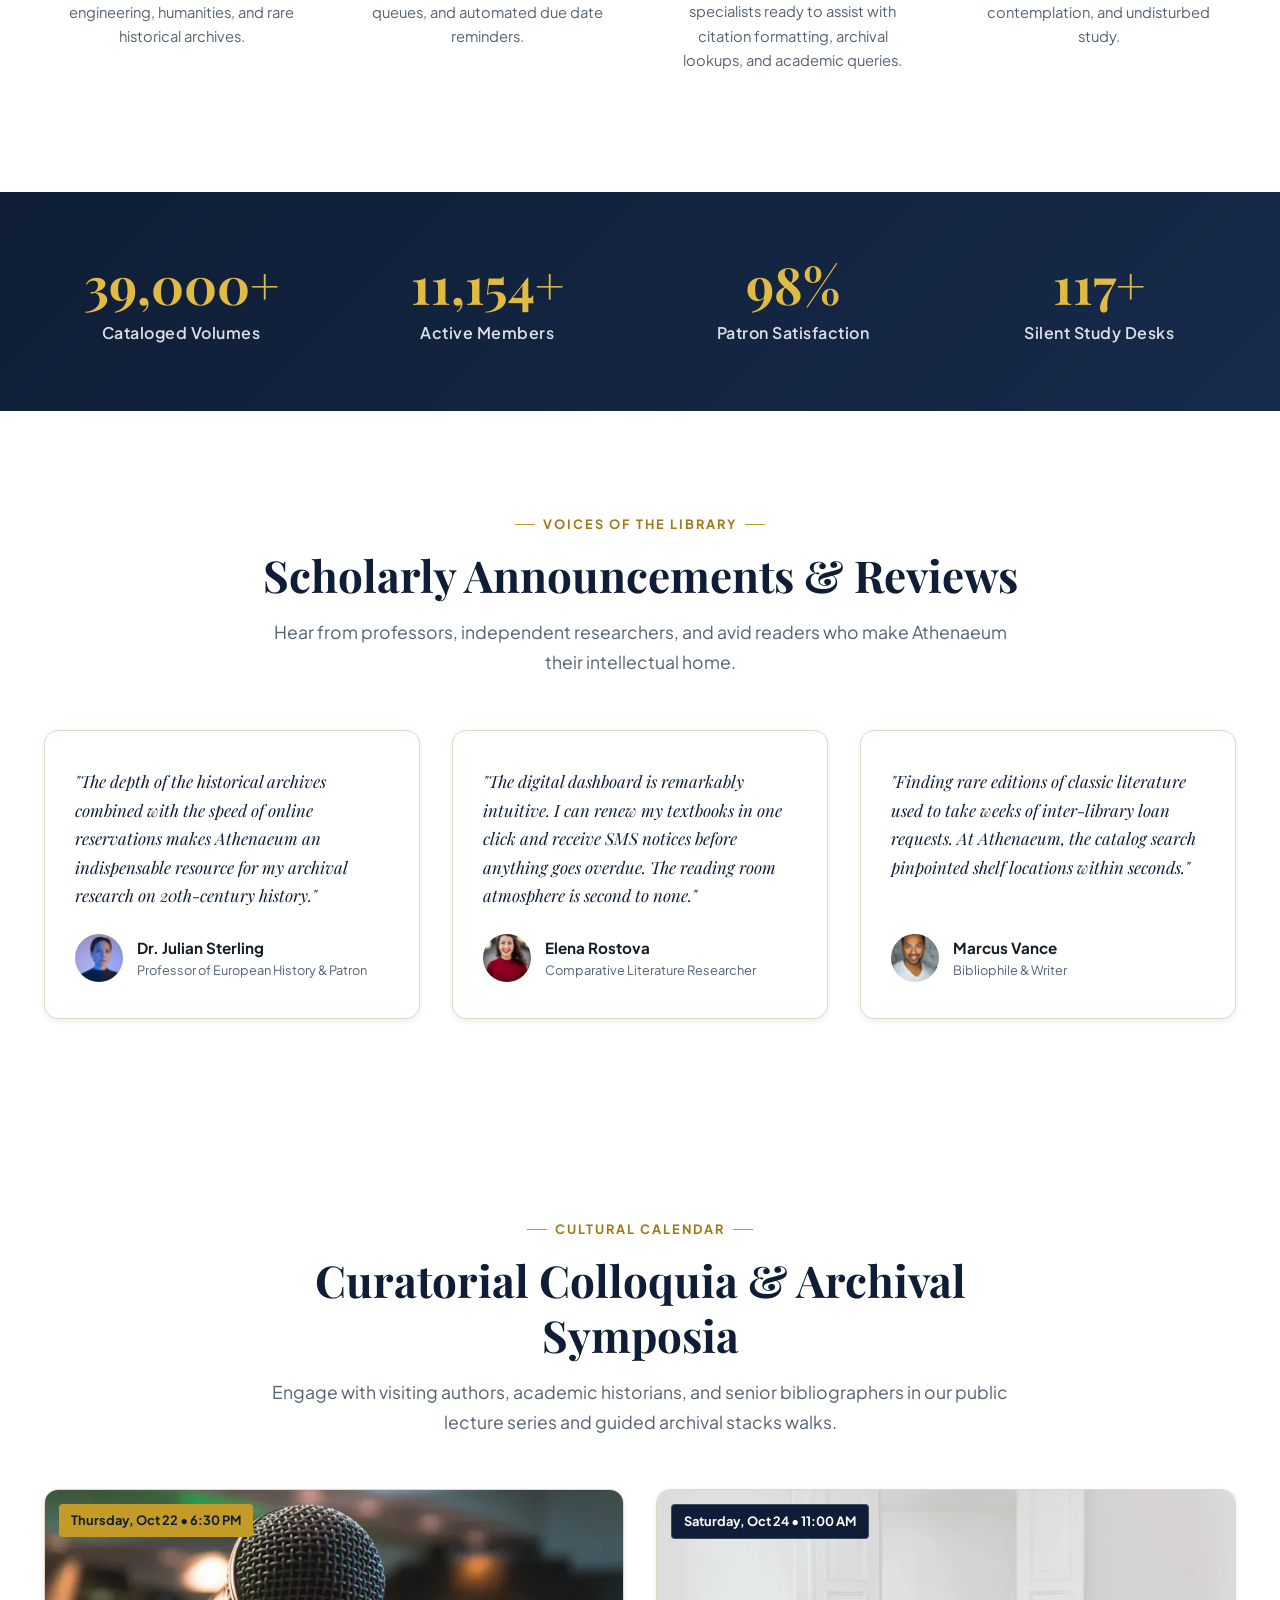
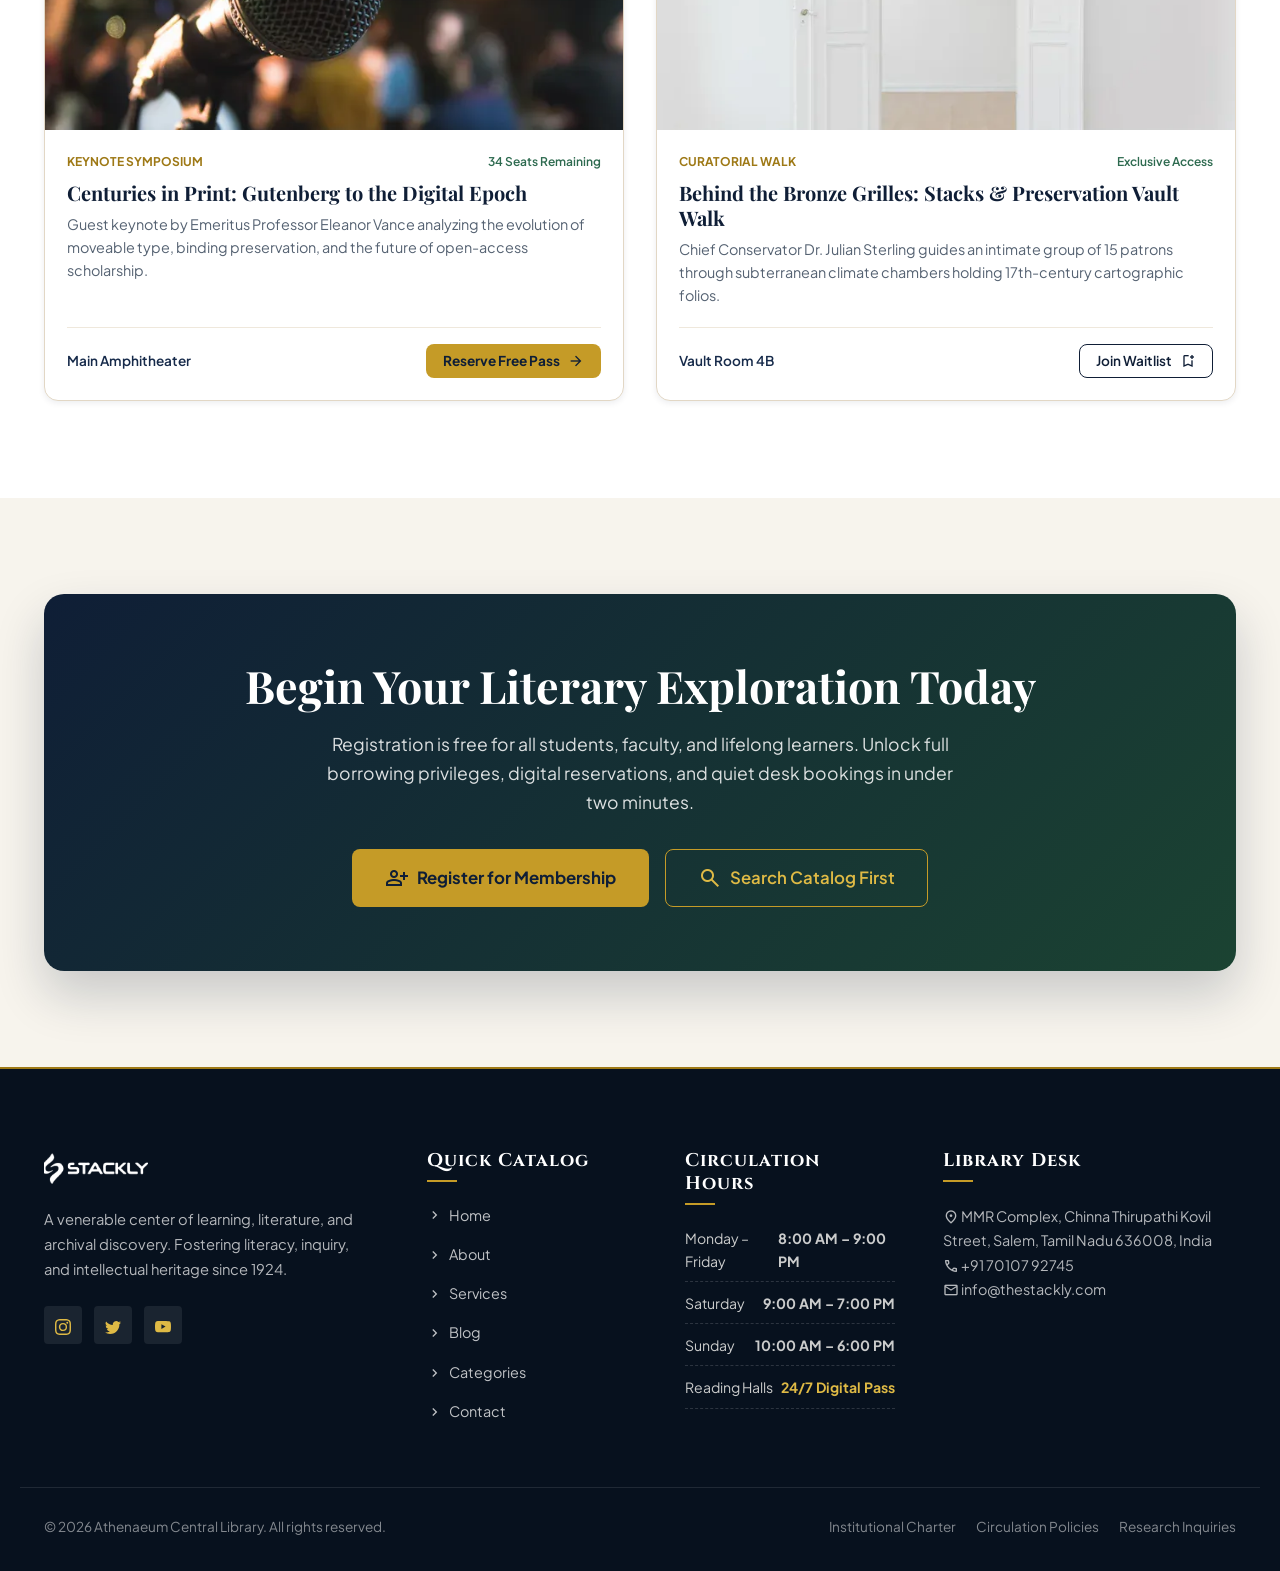
==== commit 5d01c60c: "updated bugs" ====
--- a/index.html
+++ b/index.html
@@ -167,26 +167,7 @@
     </section>
 
     <!-- 3. FEATURED BOOKS SECTION -->
-    <section class="section-py section-bg-white" id="featured-books">
-      <div class="container">
-        <div class="section-header">
-          <div class="section-tag">Curator's Selection</div>
-          <h2 class="section-title">Featured Books of the Season</h2>
-          <p class="section-subtitle">Hand-picked by our head librarians for exceptional literary craft, scientific insight, and historical significance.</p>
-        </div>
-
-        <div class="books-grid" id="featuredBooksGrid">
-          <!-- Dynamically populated or fallback -->
-        </div>
-
-        <div style="text-align: center; margin-top: 48px;">
-          <a href="404.html" class="btn btn-outline">
-            <span>Explore Entire Catalog</span>
-            <span class="material-symbols-outlined">arrow_forward</span>
-          </a>
-        </div>
-      </div>
-    </section>
+    
 
     <!-- 4. POPULAR BOOK CATEGORIES SECTION -->
     <section class="section-py section-bg-parchment" id="categories-section">
@@ -275,34 +256,7 @@
     </section>
 
     <!-- 5. NEWLY ADDED BOOKS SECTION -->
-    <section class="section-py section-bg-parchment" id="newly-added">
-      <div class="container">
-        <div class="section-header">
-          <div class="section-tag">Recent Accessions</div>
-          <h2 class="section-title">Newly Added to the Stacks</h2>
-          <p class="section-subtitle">Freshly cataloged acquisitions available immediately for circulation and borrowing.</p>
-        </div>
-
-        <div class="books-grid" id="newlyAddedBooksGrid">
-          <!-- Populated by script -->
-        </div>
-      </div>
-    </section>
-
-    <!-- 6. MOST BORROWED BOOKS SECTION -->
-    <section class="section-py section-bg-parchment" id="most-borrowed">
-      <div class="container">
-        <div class="section-header">
-          <div class="section-tag">Patron Favorites</div>
-          <h2 class="section-title">Most Borrowed Volumes</h2>
-          <p class="section-subtitle">The most requested, checked out, and discussed literature among our scholarly community.</p>
-        </div>
-
-        <div class="books-grid" id="mostBorrowedBooksGrid">
-          <!-- Populated by script -->
-        </div>
-      </div>
-    </section>
+    
 
     <!-- 7. LIBRARY SERVICES AND FACILITIES -->
     <section class="section-py section-bg-white" id="services-preview">
@@ -719,7 +673,9 @@
     <div class="container footer-grid">
       <!-- Col 1: Brand & Identity -->
       <div class="footer-brand">
-        <img src="./assets/images/stackly-logo-0f1e36.webp" alt="Athenaeum Central Library" style="height: 40px; filter: brightness(0) invert(1);">
+        <a href="index.html">
+          <img src="./assets/images/stackly-logo-0f1e36.webp" alt="Athenaeum Central Library" style="height: 40px; filter: brightness(0) invert(1);">
+        </a>
         <p>
           A venerable center of learning, literature, and archival discovery. Fostering literacy, inquiry, and intellectual heritage since 1924.
         </p>
--- a/assets/css/style.css
+++ b/assets/css/style.css
@@ -1750,29 +1750,29 @@
   z-index: 2;
 }
 
-.page-hero-books {
+/* .page-hero-books {
   background-image: url('assets/images/bg-books.webp');
-}
-
-.page-hero-categories {
+} */
+
+/* .page-hero-categories {
   background-image: url('assets/images/bg-categories.webp');
-}
-
-.page-hero-services {
+} */
+
+/* .page-hero-services {
   background-image: url('assets/images/bg-hero.webp');
-}
-
-.page-hero-about {
+} */
+
+/* .page-hero-about {
   background-image: url('assets/images/bg-services.webp');
-}
-
-.page-hero-contact {
+} */
+
+/* .page-hero-contact {
   background-image: url('assets/images/bg-contact.webp');
-}
-
-.page-hero-details {
+} */
+
+/* .page-hero-details {
   background-image: url('assets/images/book-cover-fallback.webp');
-}
+} */
 
 /* Archives & Special Collection Cards */
 .archives-grid {
